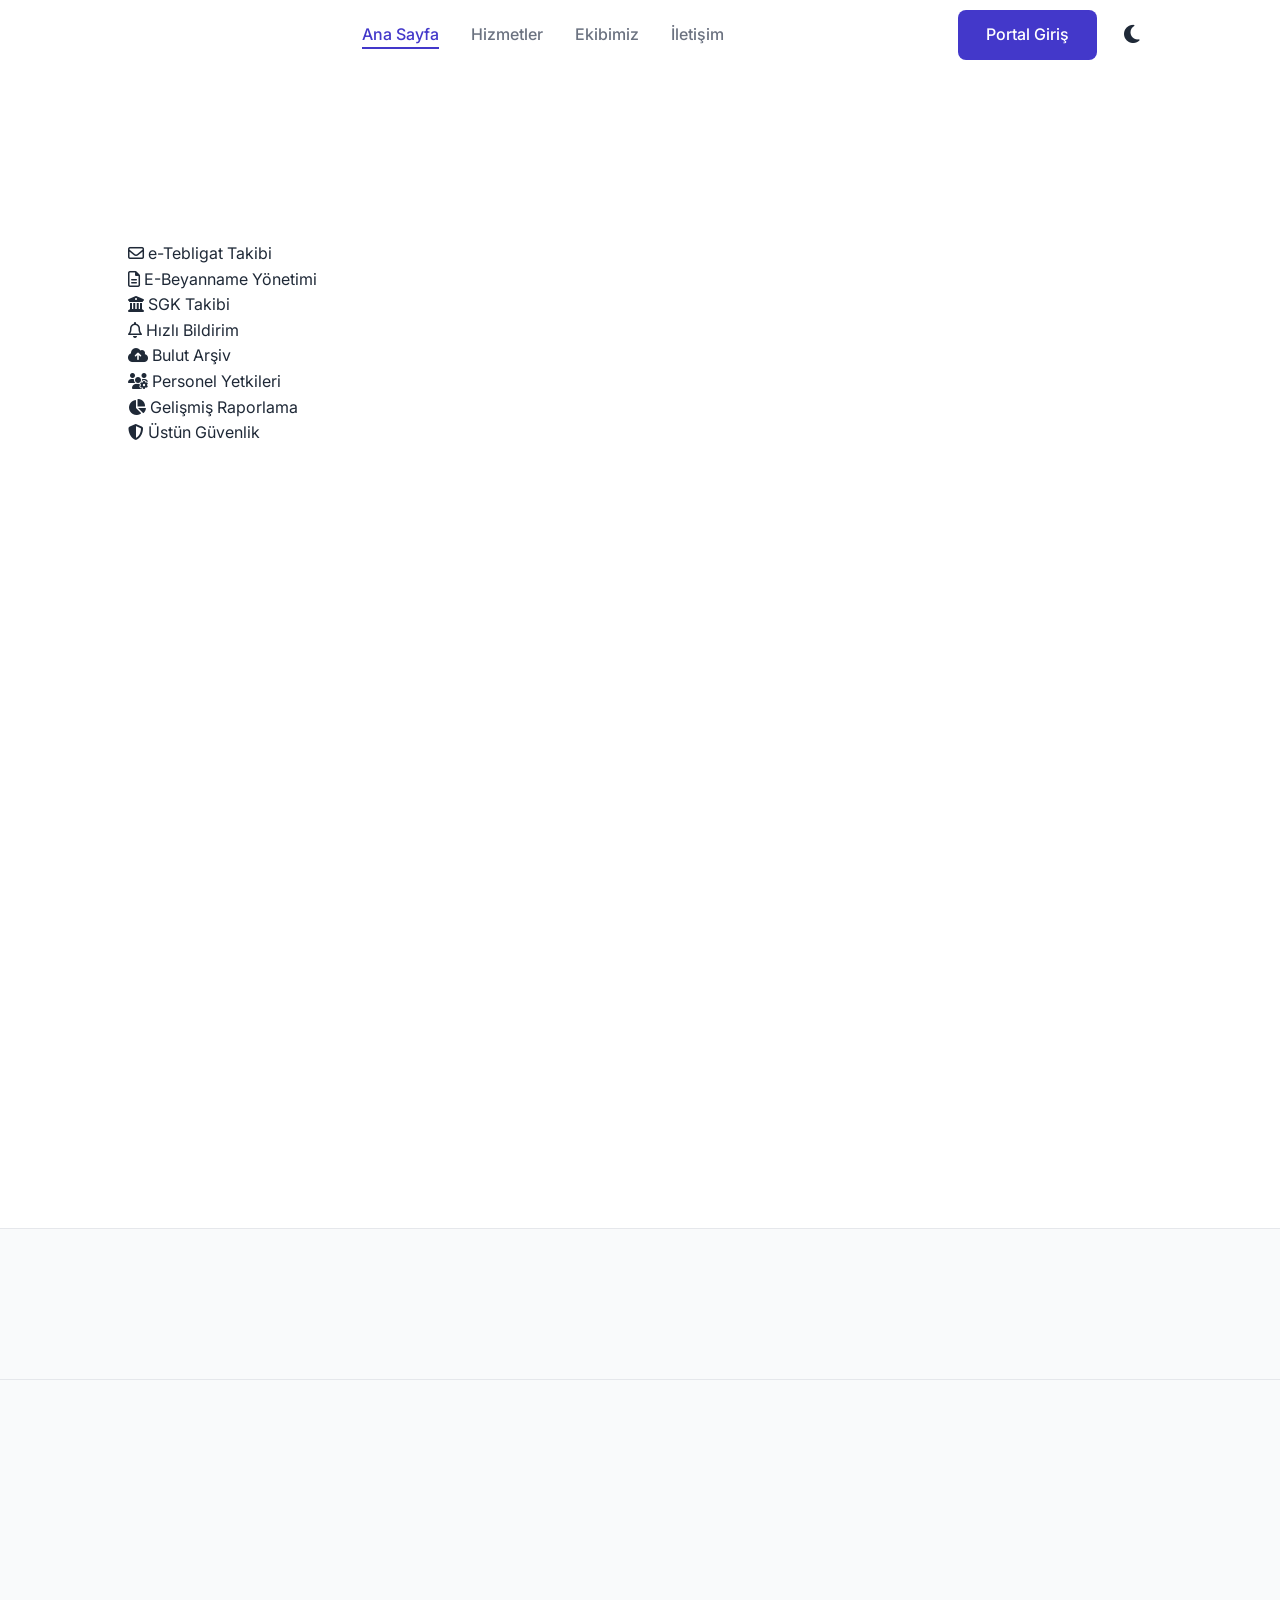
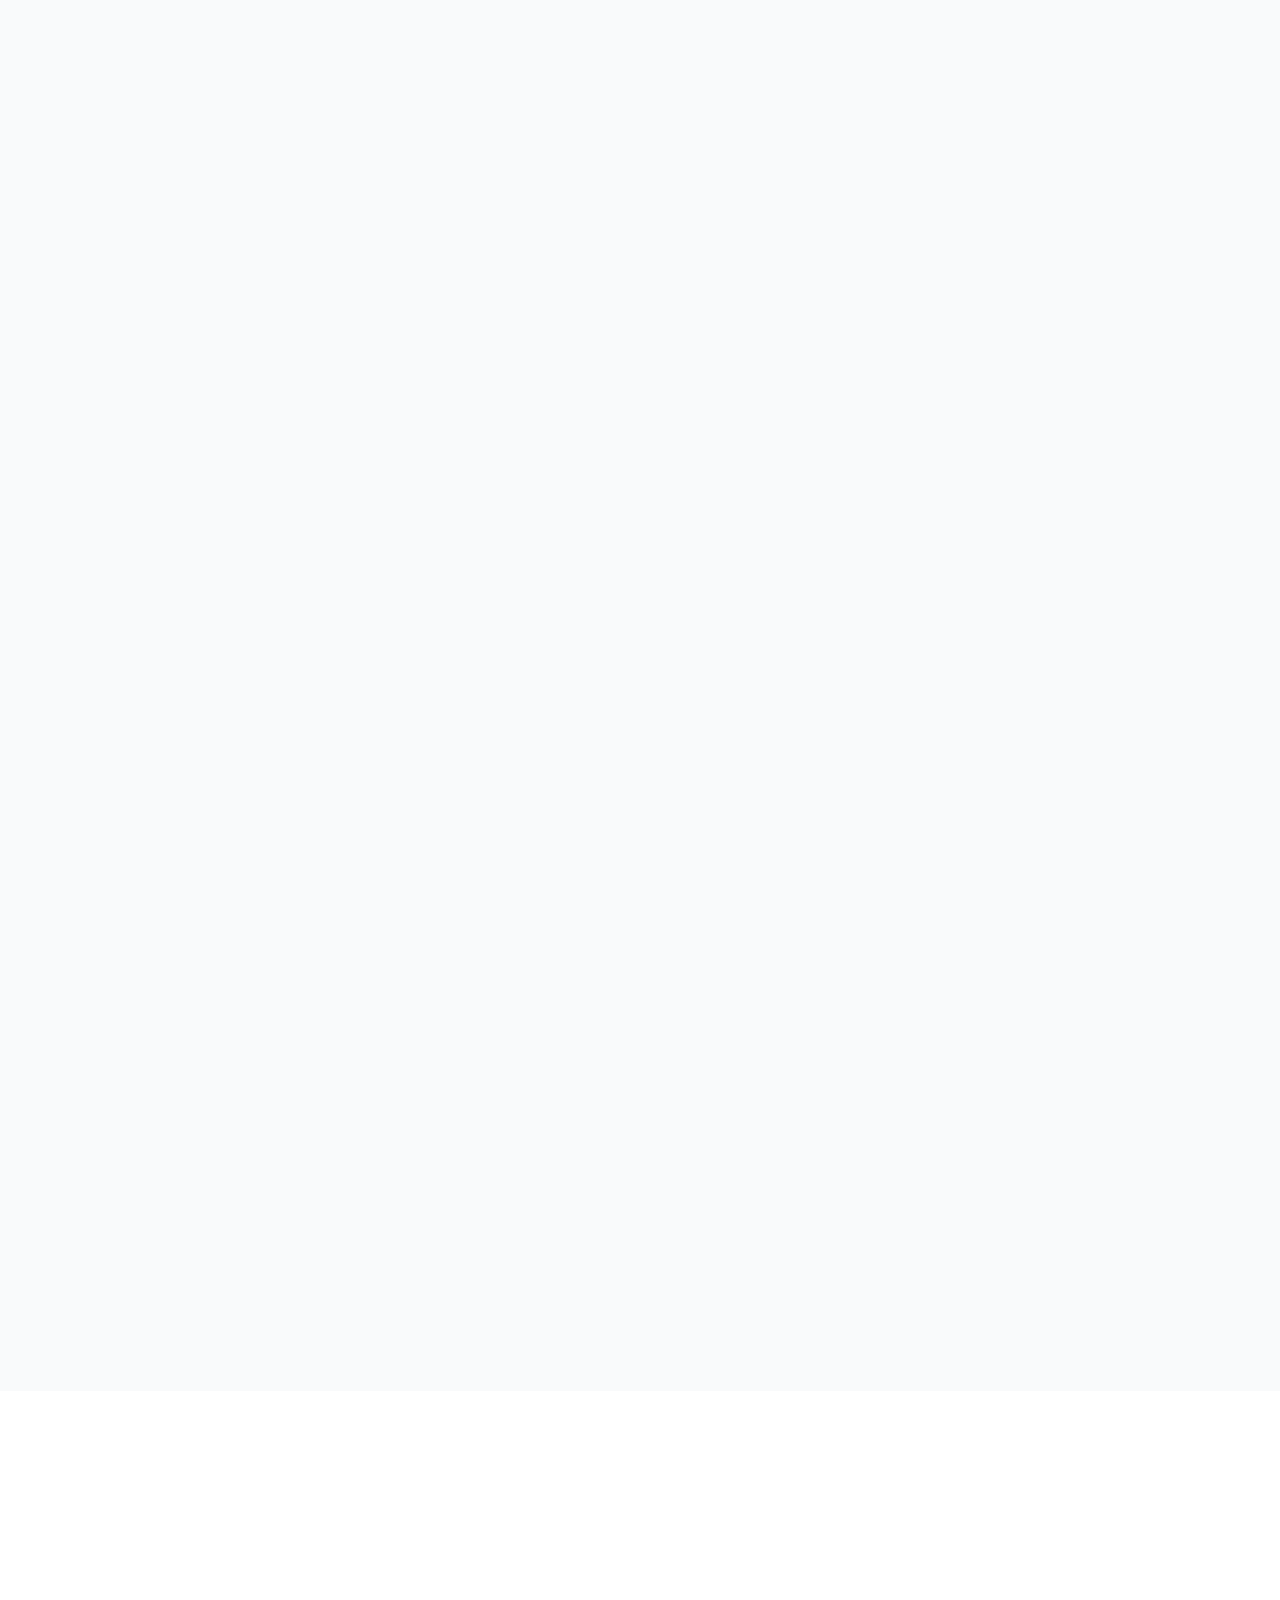
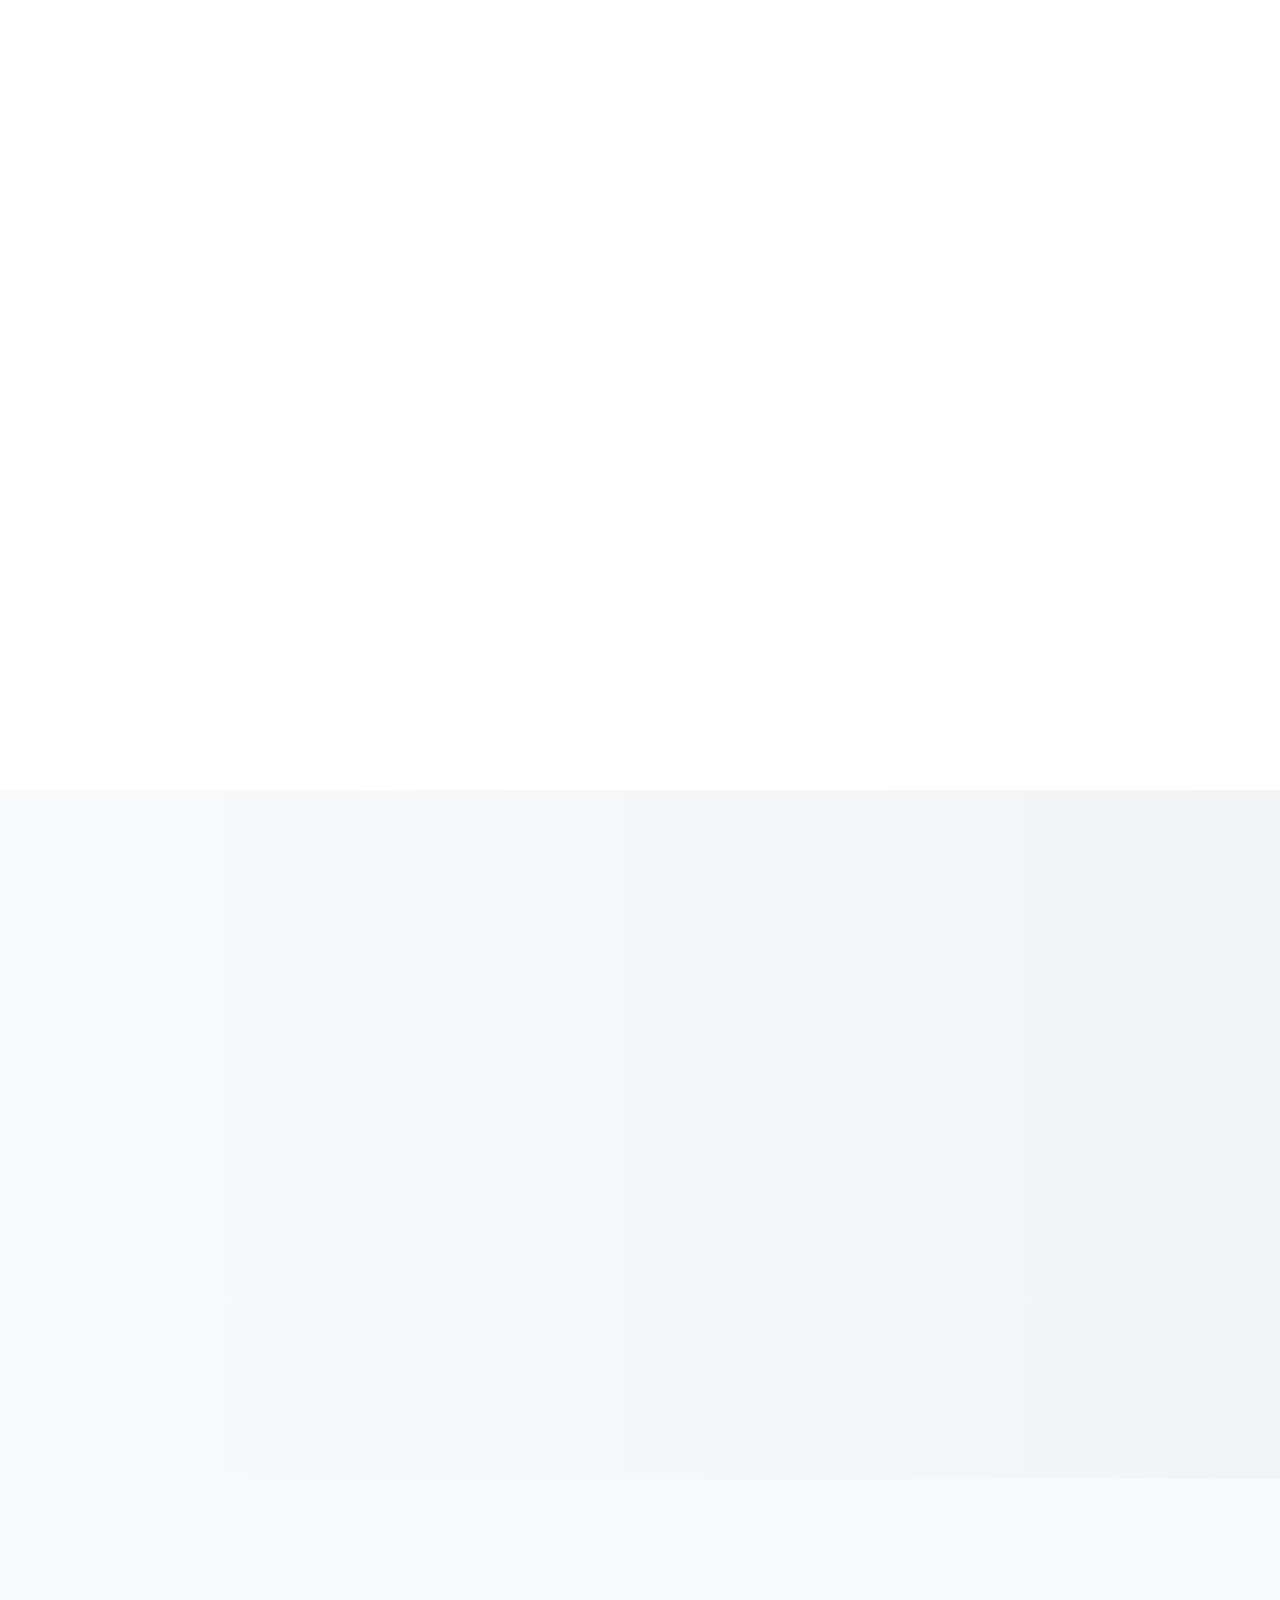
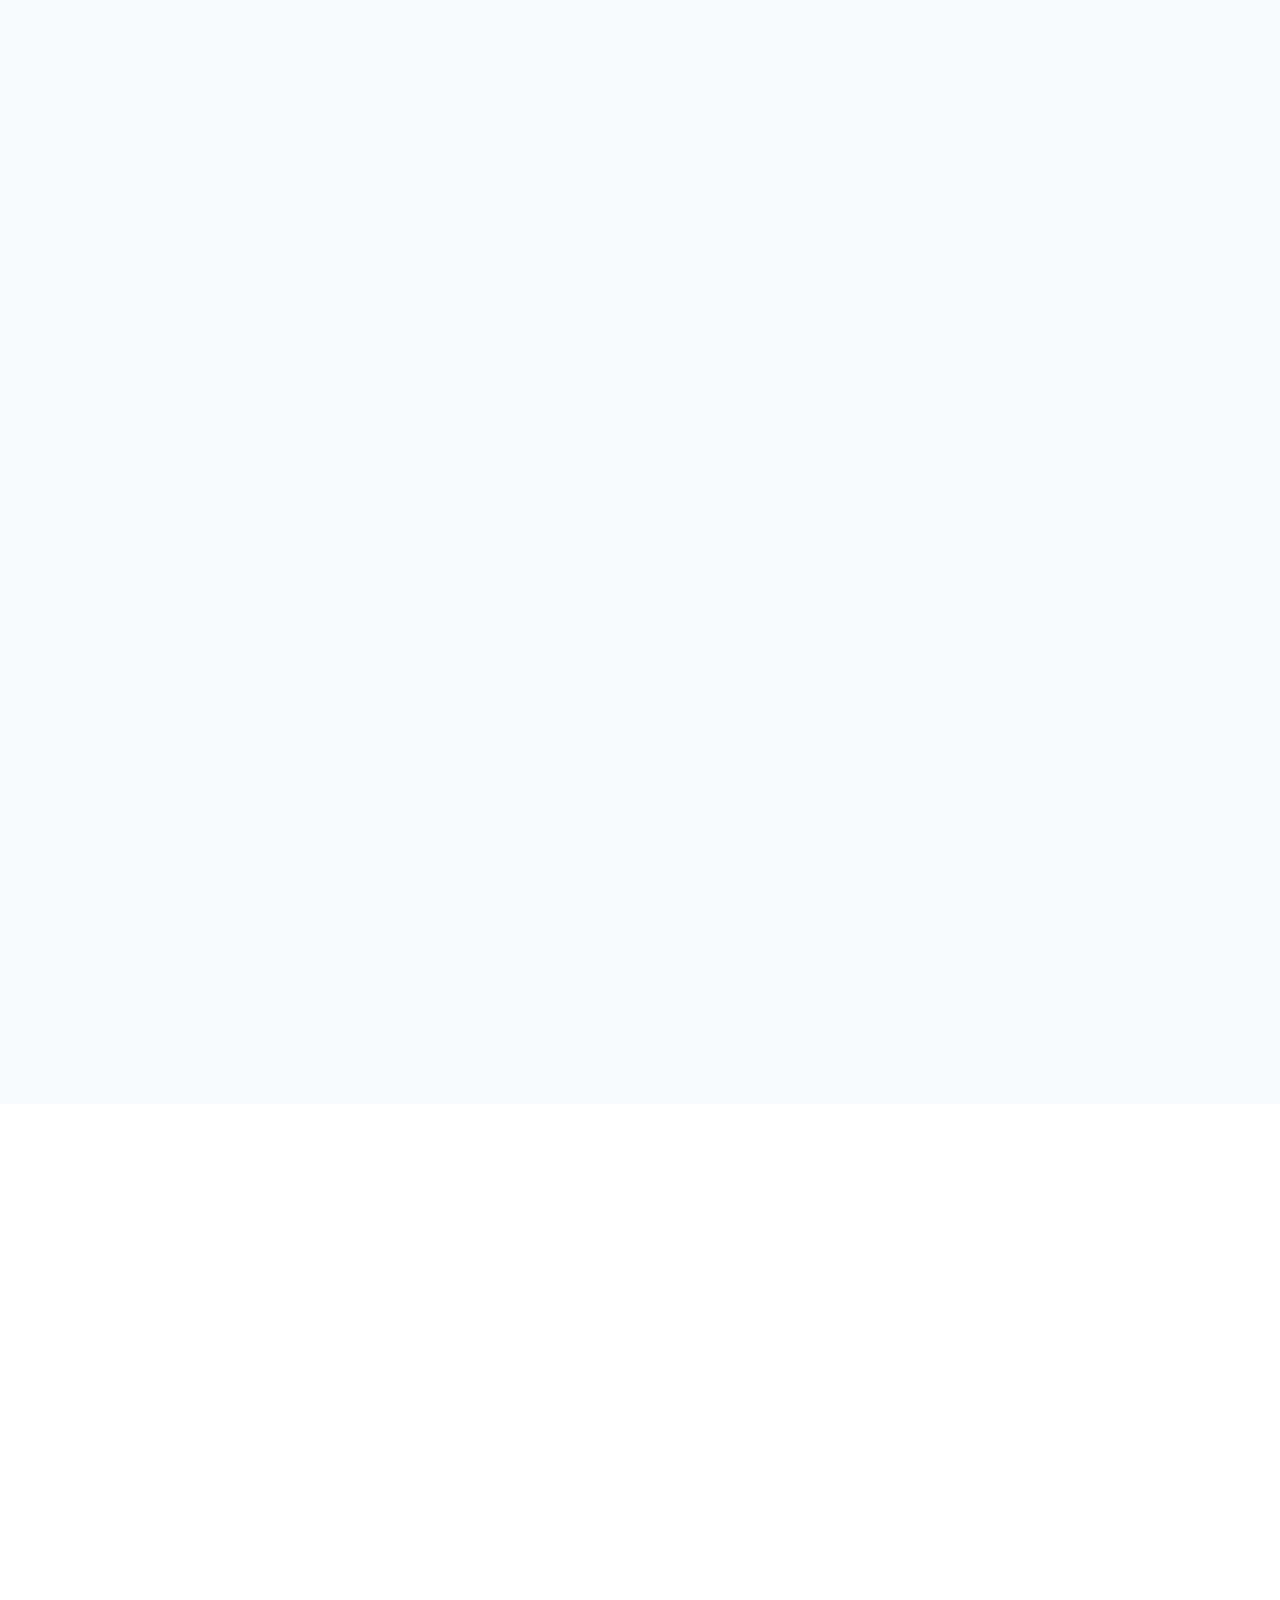
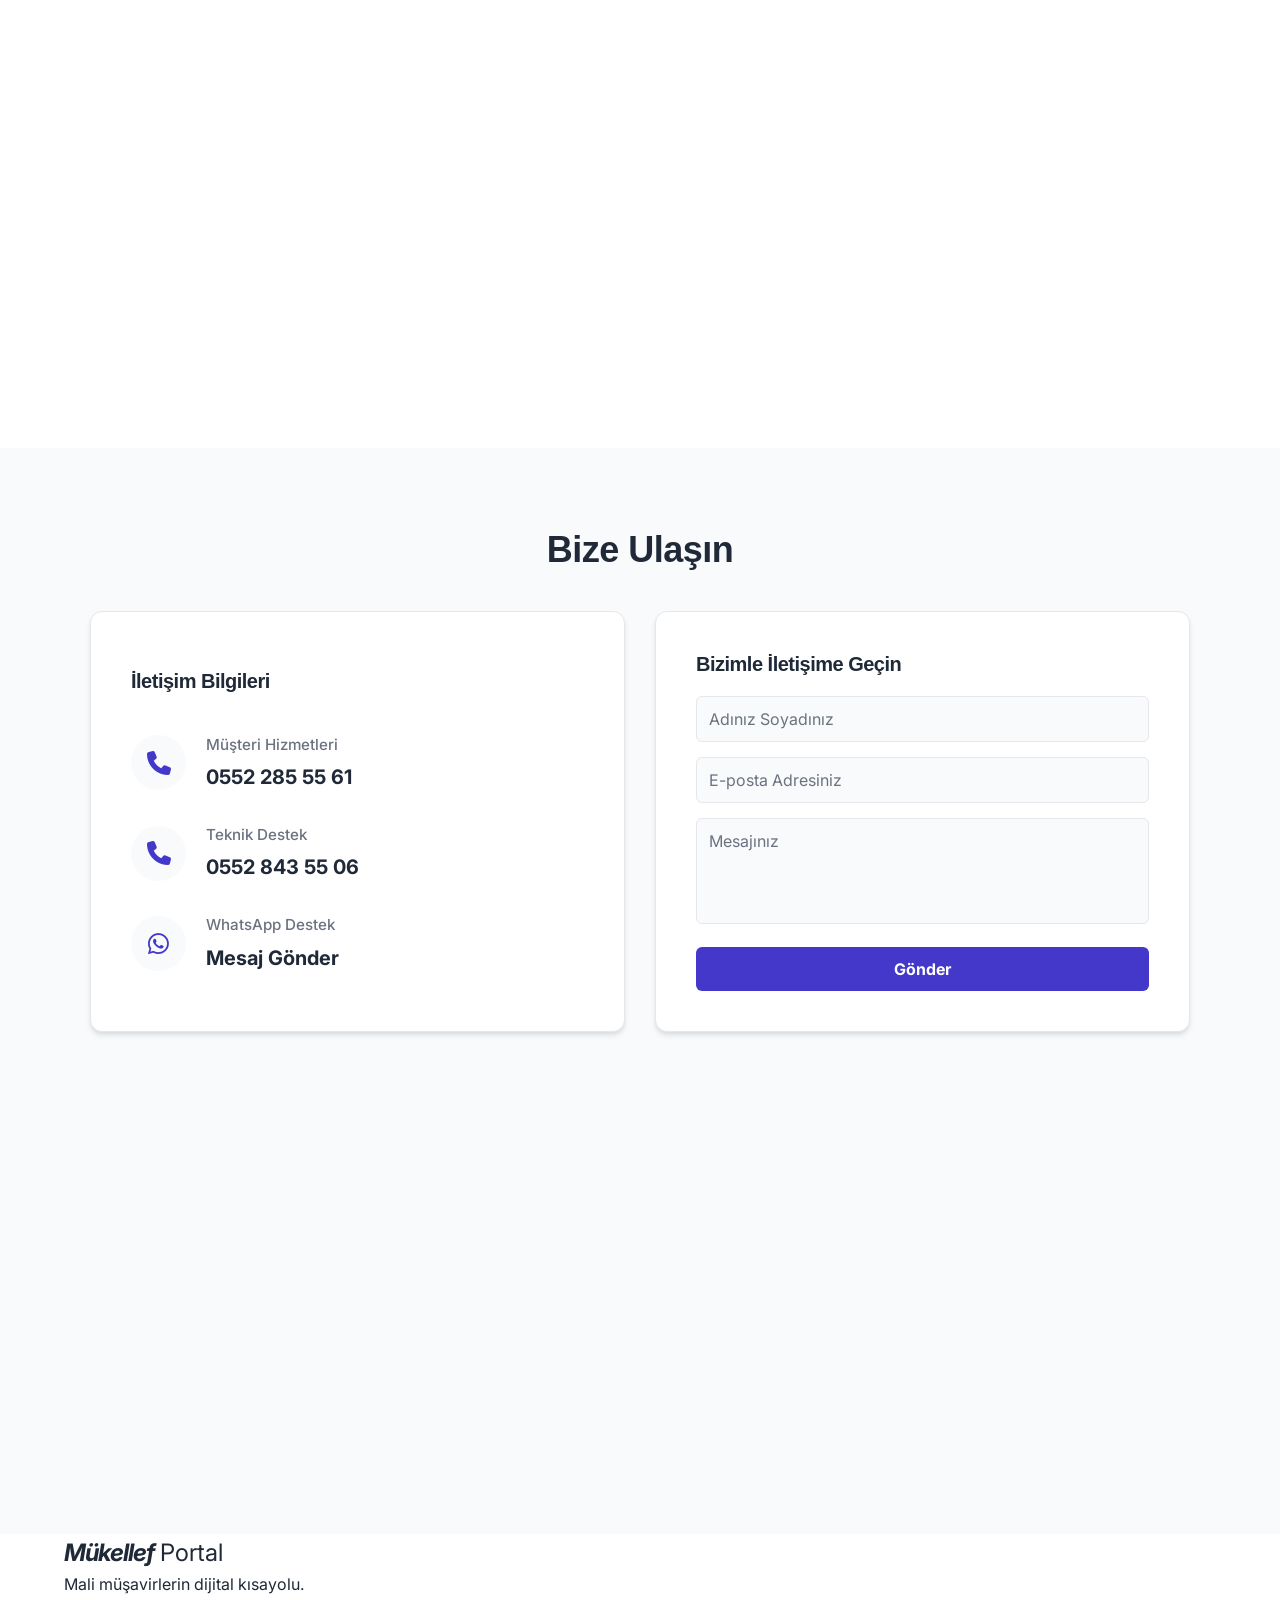
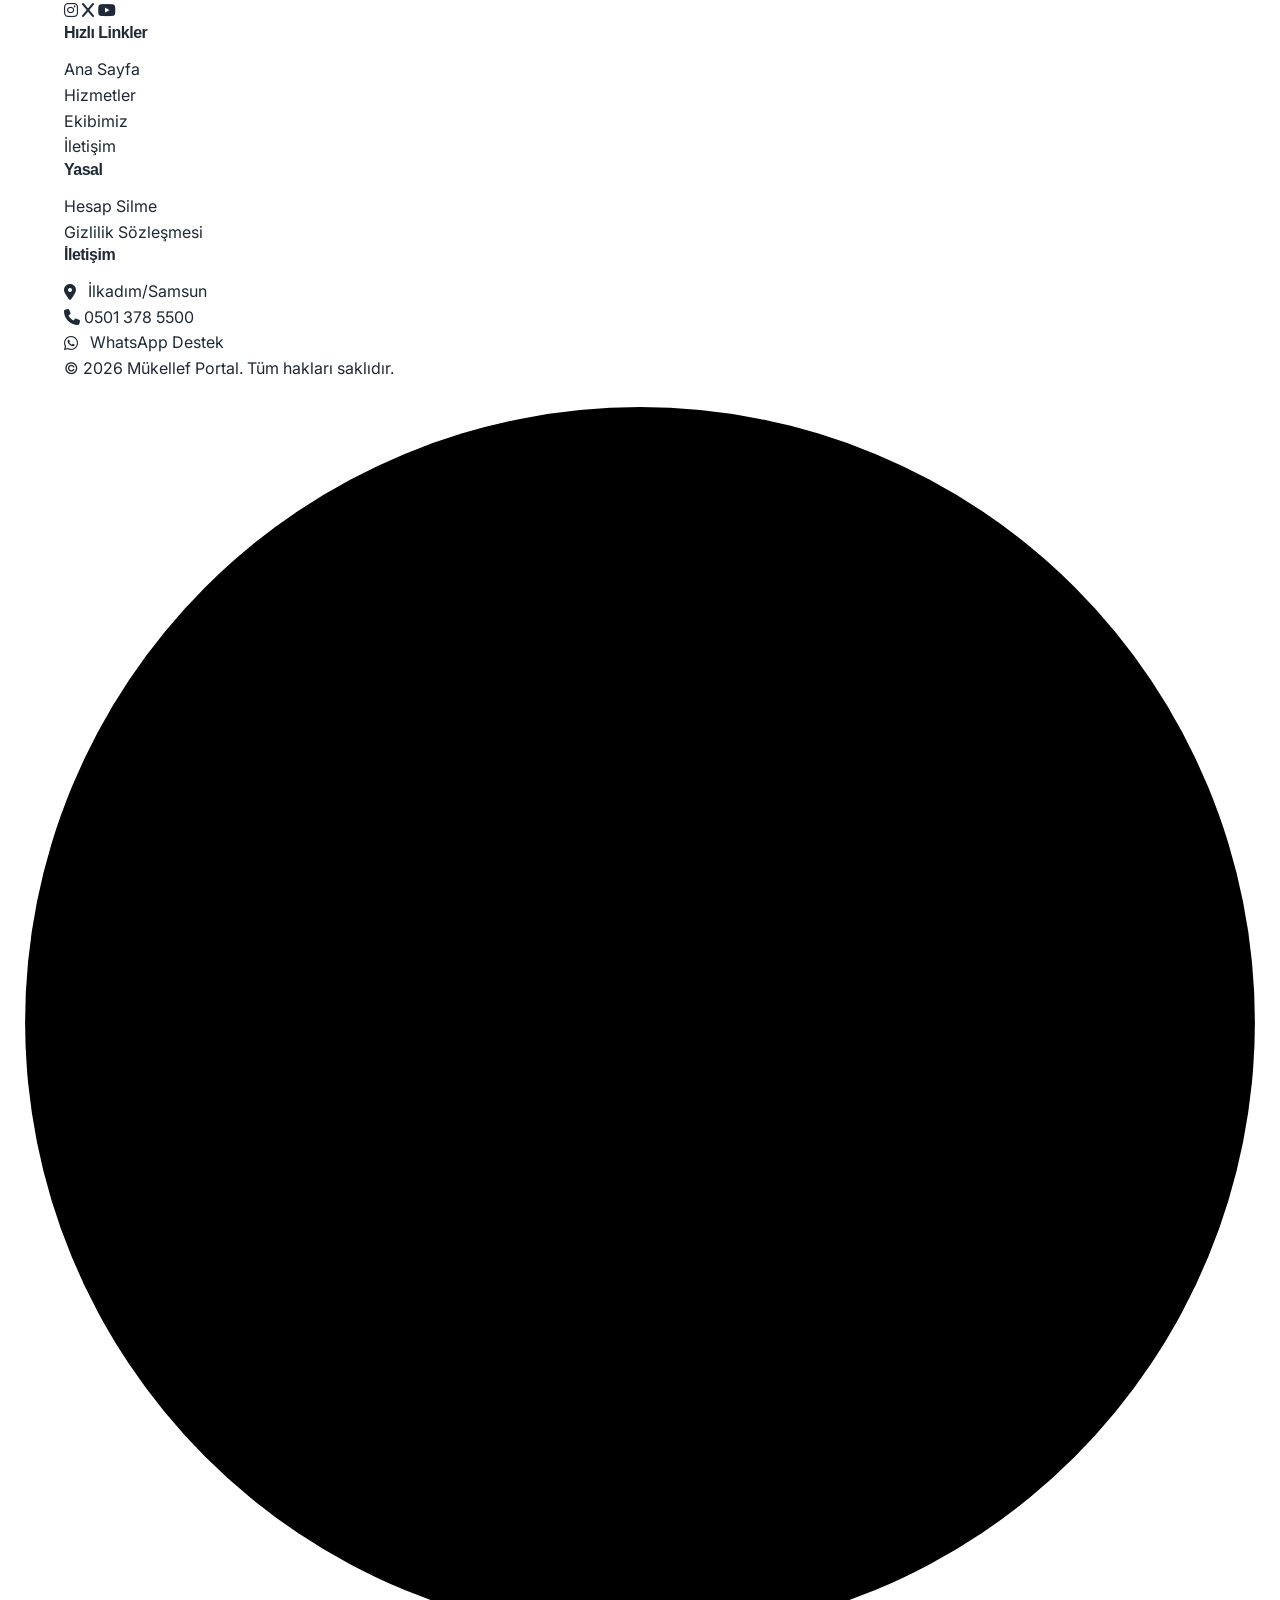
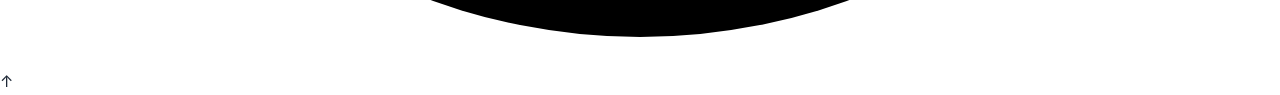
==== public/index.html @ 20e7d299 "main.css base.css olarak ayrıldı önemli kodlar base.css kısmına eklendi" ====
<!DOCTYPE html>
<html lang="tr">

<head>
    <meta charset="UTF-8">
    <meta name="viewport" content="width=device-width, initial-scale=1.0">
    <title>Mükellef Portal</title>
    <!-- Google Fonts -->
    <link href="https://fonts.googleapis.com/css2?family=Inter:wght@400;500;600;700&display=swap" rel="stylesheet">
    <!-- FontAwesome -->
    <link rel="stylesheet" href="https://cdnjs.cloudflare.com/ajax/libs/font-awesome/6.4.0/css/all.min.css">
    <!-- Google Fonts (300 İnce kalınlığı eklendi) -->
<link href="https://fonts.googleapis.com/css2?family=Inter:wght@300;400;500;600;700&display=swap" rel="stylesheet">
    <!-- CSS -->
     <link rel="stylesheet" href="css/base.css">
     <link rel="stylesheet" href="css/hero.css">
    <link rel="stylesheet" href="css/main.css">
    <link rel="stylesheet" href="css/short-cut.css">
    <link rel="stylesheet" href="css/footer.css">
    <link rel="stylesheet" href="css/yorumlar.css">
    <link rel="stylesheet" href="css/okumasatiri.css">
    <link rel="stylesheet" href="css/buyukEkran.css">


</head>

<body>
    <!-- Header -->
    <header class="header" id="header">
        <div class="container-fluid nav-container">
            <div class="logo">
                <a href="#ana-sayfa-alani" id="navbarLogo"><img src="images/logolar/mukellef-portal-logo.png"
                        alt=""></a>
            </div>
            <nav class="navbar" id="navbar">
                <ul>
                    <li><a href="#ana-sayfa-alani" class="nav-link active">Ana Sayfa</a></li>
                    <li><a href="#hizmetler-alani" class="nav-link">Hizmetler</a></li>
                    <li> <a href="#ekibimiz-alani" class="nav-link">Ekibimiz</a></li>
                    <li><a href="#iletisim-alani" class="nav-link">İletişim</a></li>

                </ul>
            </nav>
            <div class="header-right">
                <a href="https://app.mukellefportal.com/auth/login" class="btn btn-primary login-btn">Portal Giriş</a>

                <!-- Karanlık Tema Geçiş Butonu -->
                <button class="theme-toggle-btn" id="themeToggle" aria-label="Temayı Değiştir">
                    <i class="fa-solid fa-moon"></i>
                </button>

                <button class="mobile-menu-btn" id="mobileMenuBtn">
                    <i class="fa-solid fa-bars"></i>
                </button>
            </div>
        </div>
    </header>

    <!-- Hero Section -->
    <section class="hero" id="ana-sayfa-alani">
        <div class="container-fluid hero-container">
            <div class="hero-content animate-on-scroll">
                <h1>Mali Müşavirlerin Dijital Ofisi<br><span>Tüm Süreçleriniz Tek Ekranda</span></h1>
                <p>Muhasebe ve mali müşavirlik süreçlerini dijital dünyaya taşıyan yenilikçi yazılım platformu ile iş
                    yükünüzü hafifletin, zaman kazanın.</p>
                <div class="hero-buttons">
                    <a href="https://app.mukellefportal.com/auth/login" class="btn btn-primary">Hemen Başlayın</a>
                    <a href="#hizmetler-alani" class="btn btn-outline">Hizmetleri İncele</a>
                </div>
            </div>
            <div class="hero-visual">
                <!-- Mevcut 4 Kart -->
                <div class="floating-card card-1 float-anim">
                    <i class="fa-regular fa-envelope"></i> e-Tebligat Takibi
                </div>
                <div class="floating-card card-2 float-anim delay-1">
                    <i class="fa-regular fa-file-lines"></i> E-Beyanname Yönetimi
                </div>
                <div class="floating-card card-3 float-anim delay-2">
                    <i class="fa-solid fa-building-columns"></i> SGK Takibi
                </div>
                <div class="floating-card card-4 float-anim delay-3">
                    <i class="fa-regular fa-bell"></i> Hızlı Bildirim
                </div>

                <!-- 2K EKRANLAR İÇİN EKLENEN YENİ KARTLAR (Gizli Başlar) -->
                <div class="floating-card card-5 float-anim delay-2 extra-card-2k">
                    <i class="fa-solid fa-cloud-arrow-up"></i> Bulut Arşiv
                </div>
                <div class="floating-card card-6 float-anim delay-1 extra-card-2k">
                    <i class="fa-solid fa-users-gear"></i> Personel Yetkileri
                </div>

                <!-- 4K EKRANLAR İÇİN EKLENEN YENİ KARTLAR (Gizli Başlar) -->
                <div class="floating-card card-7 float-anim delay-3 extra-card-4k">
                    <i class="fa-solid fa-chart-pie"></i> Gelişmiş Raporlama
                </div>
                <div class="floating-card card-8 float-anim extra-card-4k">
                    <i class="fa-solid fa-shield-halved"></i> Üstün Güvenlik
                </div>
            </div>
        </div>
    </section>
    <!-- Hizmetler Özel Karşılama (Hero) Alanı -->
    <section class="services-intro bg-white" id="hizmetler-alani">
        <div class="container-fluid intro-container">
            <!-- Sol Taraf: Metin ve Butonlar -->
            <div class="intro-content animate-on-scroll">
                <span class="badge-soft">🚀 ŞEFFAF VE AVANTAJLI FİYATLANDIRMA</span>

                <h2 class="intro-title">Tüm dijital süreçleriniz, <br>mükellef başına yılda <span
                        class="text-accent">sadece 100 TL.</span></h2>

                <p class="intro-desc">
                    Sürpriz faturalara son! Mükellef Portal ile tüm işlemlerinizi tek bir ekrandan yönetirken, işletme
                    maliyetlerinizi minimuma indirin. Üstelik bizimle çalışanlara özel eşsiz fırsatlarla:
                </p>

                <ul class="intro-benefits" style="list-style: none; padding: 0; margin-bottom: 30px;">
                    <li
                        style="margin-bottom: 10px; display: flex; align-items: center; gap: 10px; font-weight: 500; color: var(--text-dark);">
                        <i class="fa-solid fa-circle-check" style="color: #10b981; font-size: 1.2rem;"></i>
                        e-Defter mükellefiyseniz kullanım <strong
                            style="color: var(--accent-color); margin-left: 5px;">BEDAVA</strong>
                    </li>
                    <li
                        style="margin-bottom: 10px; display: flex; align-items: center; gap: 10px; font-weight: 500; color: var(--text-dark);">
                        <i class="fa-solid fa-circle-check" style="color: #10b981; font-size: 1.2rem;"></i>
                        e-Fatura mükellefiyseniz kullanım <strong
                            style="color: var(--accent-color); margin-left: 5px;">BEDAVA</strong>
                    </li>
                </ul>

                <div class="intro-buttons">
                    <a href="https://app.mukellefportal.com/auth/login" class="btn btn-primary">Hemen Kayıt Olun <i
                            class="fa-solid fa-arrow-right"></i></a>
                    <a href="#iletisim-alani" class="btn btn-outline">Detaylı Bilgi Alın</a>
                </div>
            </div>

            <!-- Sağ Taraf: Uygulama/Panel Görseli -->
            <div class="intro-visual animate-on-scroll delay-1">
                <div class="mockup-box float-anim">
                    <img src="images/mukellef_portal-1.jpeg" alt="Mükellef Portal Arayüzü" class="panel-img">
                </div>
            </div>
        </div>
    </section>

    <!-- İstatistik / Güven Çubuğu -->
    <div class="stats-bar border-y bg-light">
        <div class="container-fluid stats-container animate-on-scroll">
            <div class="stat-item">
                <span class="stat-number">56+</span>
                <span class="stat-text">Aktif Modül</span>
            </div>
            <div class="stat-item">
                <span class="stat-number">Sınırsız</span>
                <span class="stat-text">Mükellef Ekleme</span>
            </div>
            <div class="stat-item">
                <span class="stat-number">%100</span>
                <span class="stat-text">Bulut Mimari</span>
            </div>
            <div class="stat-item">
                <span class="stat-number">7/24</span>
                <span class="stat-text">Teknik Destek</span>
            </div>
        </div>
    </div>

    <!-- Sunduğumuz Hizmetler (Alt Kartlar) -->
    <section class="services-grid-section bg-light">
        <div class="container-fluid">
            <div class="section-title animate-on-scroll">
                <h2>Bütünleşik Dijital Ofisiniz</h2>
                <p>Ekranlar arasında kaybolmaya son! Tüm süreçlerinizi ve alt modüllerinizi tek ekrandan hatasız
                    yönetin.</p>
            </div>

            <div class="services-grid">
                <div class="service-card animate-on-scroll">
                    <div class="icon-box"><i class="fa-solid fa-building"></i></div>
                    <h3>Firmalarım</h3>
                    <ul class="feature-list">
                        <li><i class="fa-solid fa-check"></i> Tüm mükelleflerin listesi ve durumları</li>
                        <li><i class="fa-solid fa-check"></i> Şirket, Şahıs ve Basit Usul ayrımı</li>
                        <li><i class="fa-solid fa-check"></i> Aktif/Pasif mükellef kontrolü</li>
                        <li><i class="fa-solid fa-check"></i> Lisans ve kota takibi</li>
                    </ul>
                </div>

                <div class="service-card animate-on-scroll delay-1">
                    <div class="icon-box"><i class="fa-solid fa-file-invoice"></i></div>
                    <h3>e-Beyanname</h3>
                    <ul class="feature-list">
                        <li><i class="fa-solid fa-check"></i> e-Beyanname Görüntüleme</li>
                        <li><i class="fa-solid fa-check"></i> e-Beyanname Kontrol Listesi</li>
                        <li><i class="fa-solid fa-check"></i> Kişi ve tür bazlı toplu beyan takibi</li>
                    </ul>
                </div>

                <div class="service-card animate-on-scroll delay-2">
                    <div class="icon-box"><i class="fa-solid fa-envelope-open-text"></i></div>
                    <h3>e-Tebligat</h3>
                    <ul class="feature-list">
                        <li><i class="fa-solid fa-check"></i> Anlık gelen tebligat bildirimleri</li>
                        <li><i class="fa-solid fa-check"></i> Günlük, haftalık ve aylık özetler</li>
                        <li><i class="fa-solid fa-check"></i> Yıllık toplam tebligat arşivi</li>
                    </ul>
                </div>

                <div class="service-card animate-on-scroll">
                    <div class="icon-box"><i class="fa-solid fa-building-columns"></i></div>
                    <h3>SGK İşlemleri</h3>
                    <ul class="feature-list">
                        <li><i class="fa-solid fa-check"></i> SGK Kontrol Listesi</li>
                        <li><i class="fa-solid fa-check"></i> SGK E-Rapor (Onaylı/Onaysız)</li>
                        <li><i class="fa-solid fa-check"></i> E-Bildirge (Belge/Çalışan)</li>
                        <li><i class="fa-solid fa-check"></i> İşe Giriş Çıkış Bildirgeleri</li>
                        <li><i class="fa-solid fa-check"></i> İş Kazası Tutanakları</li>
                    </ul>
                </div>

                <div class="service-card animate-on-scroll delay-1">
                    <div class="icon-box"><i class="fa-solid fa-user-tie"></i></div>
                    <h3>Personel Yönetimi</h3>
                    <ul class="feature-list">
                        <li><i class="fa-solid fa-check"></i> Personel Takibi</li>
                        <li><i class="fa-solid fa-check"></i> Personel Mesai Çizelgesi</li>
                        <li><i class="fa-solid fa-check"></i> Personel Etkinlikleri ve Yetkilendirme</li>
                    </ul>
                </div>

                <div class="service-card animate-on-scroll delay-2">
                    <div class="icon-box"><i class="fa-solid fa-credit-card"></i></div>
                    <h3>Ödeme İşlemleri</h3>
                    <ul class="feature-list">
                        <li><i class="fa-solid fa-check"></i> Aylık Ödeme Listesi</li>
                        <li><i class="fa-solid fa-check"></i> Cari Kasa Takibi</li>
                        <li><i class="fa-solid fa-check"></i> Güncel Vergi & SGK Borçları</li>
                        <li><i class="fa-solid fa-check"></i> Online Ödeme ve Ücret Yönetimi</li>
                        <li><i class="fa-solid fa-check"></i> Finansal İstatistikler</li>
                    </ul>
                </div>

                <div class="service-card animate-on-scroll delay-1">
                    <div class="icon-box"><i class="fa-solid fa-chart-pie"></i></div>
                    <h3>Raporlar & Kullanıcılar</h3>
                    <ul class="feature-list">
                        <li><i class="fa-solid fa-check"></i> POS + TODEB Raporları</li>
                        <li><i class="fa-solid fa-check"></i> Genel Sistem Raporları</li>
                        <li><i class="fa-solid fa-check"></i> Ofis Kullanıcıları Tanımlama</li>
                        <li><i class="fa-solid fa-check"></i> Kullanıcı Yetki Seviyeleri</li>
                    </ul>
                </div>

                <div class="service-card animate-on-scroll delay-2">
                    <div class="icon-box"><i class="fa-solid fa-headset"></i></div>
                    <h3>Destek & Yardımcı Araçlar</h3>
                    <ul class="feature-list">
                        <li><i class="fa-solid fa-check"></i> SMS, WhatsApp ve Mail yoluyla hızlı yardım</li>
                        <li><i class="fa-solid fa-check"></i> Uzmana Sor (Destek Talepleri)</li>
                        <li><i class="fa-solid fa-check"></i> Sıkça Sorulan Sorular Kütüphanesi</li>
                        <li><i class="fa-solid fa-check"></i> Dilekçeler Modülü</li>
                    </ul>
                </div>

                <div class="service-card animate-on-scroll">
                    <div class="icon-box"><i class="fa-solid fa-book"></i></div>
                    <h3>e-Defter Merkezi</h3>
                    <ul class="feature-list">
                        <li><i class="fa-solid fa-check"></i> Otomatik e-Defter Berat gönderimi</li>
                        <li><i class="fa-solid fa-check"></i> Dijital ortamda güvenli arşivleme</li>
                    </ul>
                    <div
                        style="margin-top: 15px; padding: 10px; background-color: rgba(67, 56, 202, 0.05); border-left: 3px solid var(--accent-color, #4338ca); border-radius: 4px; font-size: 0.9rem;">
                        <strong>🎉 Kampanya:</strong> Bizimle çalışan e-Fatura ve e-Defter mükellefleri için bu modül
                        tamamen <strong>ücretsizdir!</strong>
                    </div>
                </div>

            </div>
        </div>
    </section>

    <!--YORUMLAR KISMI -->

    <section class="testimonials-section bg-white" id="kullanici-yorumlari">
        <div class="container-fluid">
            <div class="testimonials-header animate-on-scroll">
                <h2>Müşterilerimiz Neler Söylüyor?</h2>
                <p>Mükellef Portal ile iş yükünü hafifleten yüzlerce uzmandan bazılarının yorumları.</p>
            </div>

            <div class="testimonial-slider-wrap animate-on-scroll delay-1">
                <!-- Geri Butonu -->
                <button class="slider-btn prev-btn" id="t-prev" aria-label="Önceki Yorum"><i
                        class="fa-solid fa-chevron-left"></i></button>

                <div class="testimonial-track-container">
                    <div class="testimonial-track" id="testimonialTrack">

                        <!-- Yorum 1 -->
                        <div class="testimonial-card">
                            <div>
                                <div class="testimonial-stars">
                                    <i class="fa-solid fa-star"></i><i class="fa-solid fa-star"></i><i
                                        class="fa-solid fa-star"></i><i class="fa-solid fa-star"></i><i
                                        class="fa-solid fa-star"></i>
                                </div>
                                <p class="testimonial-comment">"Mükellef Portal sayesinde e-Tebligat takibi çok
                                    kolaylaştı. Farklı ekranlarda boğulmaktan kurtulduk. Kesinlikle her ofiste olması
                                    gereken bir yazılım."</p>
                            </div>
                            <div class="testimonial-author">
                                <h4>Ahmet Y.</h4>
                                <span>Mali Müşavir</span>
                            </div>
                        </div>

                        <!-- Yorum 2 -->
                        <div class="testimonial-card">
                            <div>
                                <div class="testimonial-stars">
                                    <i class="fa-solid fa-star"></i><i class="fa-solid fa-star"></i><i
                                        class="fa-solid fa-star"></i><i class="fa-solid fa-star"></i><i
                                        class="fa-solid fa-star-half-stroke"></i>
                                </div>
                                <p class="testimonial-comment">"SGK işlemlerini tek ekrandan yönetmek ofisteki iş
                                    yükümüzü ciddi anlamda azalttı. Raporlama sistemi oldukça başarılı ve sade."</p>
                            </div>
                            <div class="testimonial-author">
                                <h4>Ayşe K.</h4>
                                <span>SMMM</span>
                            </div>
                        </div>

                        <!-- Yorum 3 -->
                        <div class="testimonial-card">
                            <div>
                                <div class="testimonial-stars">
                                    <i class="fa-solid fa-star"></i><i class="fa-solid fa-star"></i><i
                                        class="fa-solid fa-star"></i><i class="fa-solid fa-star"></i><i
                                        class="fa-solid fa-star"></i>
                                </div>
                                <p class="testimonial-comment">"Eskiden mükellefler arası geçiş yaparken sürekli vakit
                                    kaybediyorduk. Şimdi tüm firmalarım elimin altında. Destek ekibine teşekkürler."</p>
                            </div>
                            <div class="testimonial-author">
                                <h4>Mehmet T.</h4>
                                <span>Muhasebe Müdürü</span>
                            </div>
                        </div>

                        <!-- Yorum 4 -->
                        <div class="testimonial-card">
                            <div>
                                <div class="testimonial-stars">
                                    <i class="fa-solid fa-star"></i><i class="fa-solid fa-star"></i><i
                                        class="fa-solid fa-star"></i><i class="fa-solid fa-star"></i><i
                                        class="fa-solid fa-star"></i>
                                </div>
                                <p class="testimonial-comment">"Fiyat performans olarak piyasadaki en iyi çözüm.
                                    Özellikle e-Defter mükelleflerine sağladıkları avantajlar bizi çok memnun etti."</p>
                            </div>
                            <div class="testimonial-author">
                                <h4>Fatma S.</h4>
                                <span>Serbest Muhasebeci</span>
                            </div>
                        </div>

                        <!-- Yorum 5 -->
                        <div class="testimonial-card">
                            <div>
                                <div class="testimonial-stars">
                                    <i class="fa-solid fa-star"></i><i class="fa-solid fa-star"></i><i
                                        class="fa-solid fa-star"></i><i class="fa-solid fa-star"></i><i
                                        class="fa-regular fa-star"></i>
                                </div>
                                <p class="testimonial-comment">"Destek ekibi çok ilgili, WhatsApp üzerinden anında yanıt
                                    bulabiliyoruz. Arayüzün karanlık tema desteği olması gece çalışmalarında gözümüzü
                                    yormuyor."</p>
                            </div>
                            <div class="testimonial-author">
                                <h4>Kemal E.</h4>
                                <span>SMMM</span>
                            </div>
                        </div>

                        <!-- Yorum 6 -->
                        <div class="testimonial-card">
                            <div>
                                <div class="testimonial-stars">
                                    <i class="fa-solid fa-star"></i><i class="fa-solid fa-star"></i><i
                                        class="fa-solid fa-star"></i><i class="fa-solid fa-star"></i><i
                                        class="fa-solid fa-star"></i>
                                </div>
                                <p class="testimonial-comment">"Beyanname kontrol listeleri sayesinde beyan atlama ve
                                    hata yapma riskimiz tamamen sıfıra indi. Toplu indirme özelliği harika çalışıyor."
                                </p>
                            </div>
                            <div class="testimonial-author">
                                <h4>Zeynep B.</h4>
                                <span>Muhasebe Uzmanı</span>
                            </div>
                        </div>

                        <!-- Yorum 7 -->
                        <div class="testimonial-card">
                            <div>
                                <div class="testimonial-stars">
                                    <i class="fa-solid fa-star"></i><i class="fa-solid fa-star"></i><i
                                        class="fa-solid fa-star"></i><i class="fa-solid fa-star"></i><i
                                        class="fa-solid fa-star"></i>
                                </div>
                                <p class="testimonial-comment">"Kullanıcı yetkilendirmesi sayesinde ofisteki personelin
                                    sadece kendi sorumlu olduğu mükellefleri görmesini sağladık. Veri güvenliğimiz
                                    arttı."</p>
                            </div>
                            <div class="testimonial-author">
                                <h4>Hasan D.</h4>
                                <span>Mali Müşavir</span>
                            </div>
                        </div>

                        <!-- Yorum 8 -->
                        <div class="testimonial-card">
                            <div>
                                <div class="testimonial-stars">
                                    <i class="fa-solid fa-star"></i><i class="fa-solid fa-star"></i><i
                                        class="fa-solid fa-star"></i><i class="fa-solid fa-star"></i><i
                                        class="fa-solid fa-star-half-stroke"></i>
                                </div>
                                <p class="testimonial-comment">"İlk kurulumdan itibaren sistem o kadar akıcı çalışıyor
                                    ki, adaptasyon sürecimiz hiç olmadı diyebilirim. Jetkolay entegrasyonu muazzam."</p>
                            </div>
                            <div class="testimonial-author">
                                <h4>Burcu Ç.</h4>
                                <span>SMMM</span>
                            </div>
                        </div>

                        <!-- Yorum 9 -->
                        <div class="testimonial-card">
                            <div>
                                <div class="testimonial-stars">
                                    <i class="fa-solid fa-star"></i><i class="fa-solid fa-star"></i><i
                                        class="fa-solid fa-star"></i><i class="fa-solid fa-star"></i><i
                                        class="fa-solid fa-star"></i>
                                </div>
                                <p class="testimonial-comment">"Personel yönetimi ve cari kasa takip modülü
                                    beklentilerimin çok üstünde. Artık ofisin tüm işlerini tek yerden yönetebiliyorum."
                                </p>
                            </div>
                            <div class="testimonial-author">
                                <h4>Mustafa A.</h4>
                                <span>Mali Müşavir</span>
                            </div>
                        </div>

                        <!-- Yorum 10 -->
                        <div class="testimonial-card">
                            <div>
                                <div class="testimonial-stars">
                                    <i class="fa-solid fa-star"></i><i class="fa-solid fa-star"></i><i
                                        class="fa-solid fa-star"></i><i class="fa-solid fa-star"></i><i
                                        class="fa-solid fa-star"></i>
                                </div>
                                <p class="testimonial-comment">"Bulut mimarisi gerçekten hayat kurtarıyor. Hafta sonu
                                    ofise gitmeden acil bir beyannameyi evden saniyeler içinde kontrol edebildim."</p>
                            </div>
                            <div class="testimonial-author">
                                <h4>Elif N.</h4>
                                <span>SMMM</span>
                            </div>
                        </div>

                        <!-- Yorum 11 -->
                        <div class="testimonial-card">
                            <div>
                                <div class="testimonial-stars">
                                    <i class="fa-solid fa-star"></i><i class="fa-solid fa-star"></i><i
                                        class="fa-solid fa-star"></i><i class="fa-solid fa-star"></i><i
                                        class="fa-regular fa-star"></i>
                                </div>
                                <p class="testimonial-comment">"Sıkça sorulan sorular arşivi ve dilekçeler modülü
                                    sürekli başvurduğumuz bir rehber oldu. Yazılım çok kullanışlı, ancak birkaç modül
                                    daha eklenebilir."</p>
                            </div>
                            <div class="testimonial-author">
                                <h4>Caner V.</h4>
                                <span>Muhasebe Müdürü</span>
                            </div>
                        </div>

                        <!-- Yorum 12 -->
                        <div class="testimonial-card">
                            <div>
                                <div class="testimonial-stars">
                                    <i class="fa-solid fa-star"></i><i class="fa-solid fa-star"></i><i
                                        class="fa-solid fa-star"></i><i class="fa-solid fa-star"></i><i
                                        class="fa-solid fa-star"></i>
                                </div>
                                <p class="testimonial-comment">"İlk günden beri kullanıyoruz, kısa sürede ofisimizin
                                    vazgeçilmezi oldu. Mali müşavirlik mesleğini modernize eden ekibe teşekkürler."</p>
                            </div>
                            <div class="testimonial-author">
                                <h4>Serkan M.</h4>
                                <span>Mali Müşavir</span>
                            </div>
                        </div>

                    </div>
                </div>

                <!-- İleri Butonu -->
                <button class="slider-btn next-btn" id="t-next" aria-label="Sonraki Yorum"><i
                        class="fa-solid fa-chevron-right"></i></button>
            </div>
        </div>
    </section>



    <!-- Info Section -->
    <section class="info-section">
        <div class="container-fluid info-container">
            <div class="info-content animate-on-scroll">
                <h2>Mükellefleriniz arasındaki <br><span>evrak karmaşasına son</span></h2>
                <p class="subtitle">Mükellef Portal, serbest muhasebeci mali uzmanların (SMMM) iş yükünü hafifletmek
                    ve resmi işlemleri hızlandırmak için tasarlandı.</p>

                <ul class="features-list">
                    <li>
                        <div class="feature-icon"><i class="fa-solid fa-headset"></i></div>
                        <div>
                            <h4>7/24 Çağrı Desteği</h4>
                            <p>Kesintisiz teknik destek ile her zaman yanınızdayız.</p>
                        </div>
                    </li>
                    <li>
                        <div class="feature-icon"><i class="fa-solid fa-bolt"></i></div>
                        <div>
                            <h4>Hızlı Çözüm</h4>
                            <p>İşlemlerinizi tek tıkla saniyeler içinde tamamlayın.</p>
                        </div>
                    </li>
                    <li>
                        <div class="feature-icon"><i class="fa-solid fa-shield-halved"></i></div>
                        <div>
                            <h4>Tecrübeli Çalışma Kadrosu</h4>
                            <p>Sektör dinamiklerine hakim uzman ekip.</p>
                        </div>
                    </li>
                </ul>
            </div>
            <div class="info-visual animate-on-scroll delay-1">
                <div class="experience-card float-anim">
                    <i class="fa-solid fa-award"></i>
                    <h3>80+</h3>
                    <p>YILLIK TOPLAM SEKTÖR TECRÜBESİ</p>
                    <span class="quote-italic">"Güvenilir altyapı, kesintisiz hizmet."</span>
                </div>
            </div>
        </div>
    </section>


    <section class="team-section bg-light" id="ekibimiz-alani">
        <div class="container-fluid">
            <div class="section-title animate-on-scroll">
                <h2>Ekibimiz</h2>
                <p>Başarımızın arkasındaki uzman ve dinamik kadromuzla tanışın.</p>
            </div>
            <div class="team-grid">
                <!-- Kişi 1 -->
                <div class="team-card animate-on-scroll">
                    <div class="team-img-box">
                        <img src="images/team/abdulkadir-erdogan.jpg" alt="ABDULKADİR ERDOĞAN"
                            onerror="this.style.display='none'; this.nextElementSibling.style.display='flex';">
                        <i class="fa-regular fa-user placeholder-icon" style="display: none;"></i>
                    </div>
                    <div class="team-info">
                        <div class="member-details">
                            <h4>AbdulKadir Erdoğan</h4>
                            <p>Kurucu & CEO</p>
                        </div>
                        <div class="member-social">
                            <a href="https://www.linkedin.com/in/abdulkadir-erdo%C4%9Fan-a652311ab/" target="_blank"
                                rel="noopener noreferrer" class="linkedin-btn"><i class="fa-brands fa-linkedin"></i>
                                LinkedIn</a>
                        </div>
                    </div>
                </div>

                <div class="team-card animate-on-scroll delay-1">
                    <div class="team-img-box">
                        <img src="images/team/yasin-sahin.jpeg" alt="YASİN ŞAHİN"
                            onerror="this.style.display='none'; this.nextElementSibling.style.display='flex';">
                    </div>
                    <div class="team-info">
                        <div class="member-details">
                            <h4>Yasin Şahin</h4>
                            <p>Yazılım Geliştirici</p>
                        </div>
                        <div class="member-social">
                            <a href="https://www.linkedin.com/in/yasinsahin55/" target="_blank"
                                rel="noopener noreferrer" class="linkedin-btn"><i class="fa-brands fa-linkedin"></i>
                                LinkedIn</a>
                        </div>
                    </div>
                </div>

                <div class="team-card animate-on-scroll delay-2">
                    <div class="team-img-box">

                        <img src="images/team/umit-sonar.jpeg" alt="UMİT SONAR"
                            onerror="this.style.display='none'; this.nextElementSibling.style.display='flex';">
                        <i class="fa-regular fa-user placeholder-icon" style="display: none;"></i>
                    </div>
                    <div class="team-info">
                        <div class="member-details">
                            <h4>Ümit Sonar</h4>
                            <p>Yazılım Geliştirici</p>
                        </div>
                        <div class="member-social">
                            <a href="https://www.linkedin.com/in/%C3%BCmitsonar/" target="_blank"
                                rel="noopener noreferrer" class="linkedin-btn"><i class="fa-brands fa-linkedin"></i>
                                LinkedIn</a>
                        </div>
                    </div>
                </div>
                <div class="team-card animate-on-scroll delay-3">
                    <div class="team-img-box">
                        <img src="images/team/bedirhan-parlak.jpeg" alt="BEDİRHAN PARLAK"
                            onerror="this.style.display='none'; this.nextElementSibling.style.display='flex';">
                        <i class="fa-regular fa-user placeholder-icon" style="display: none;"></i>
                    </div>
                    <div class="team-info">
                        <div class="member-details">
                            <h4>Zihni Bedirhan Parlak</h4>
                            <p>Yazılım Geliştirici</p>
                        </div>
                        <div class="member-social">
                            <a href="https://www.linkedin.com/in/bedirhan-parlak-8a42033bb/" target="_blank"
                                rel="noopener noreferrer" class="linkedin-btn"><i class="fa-brands fa-linkedin"></i>
                                LinkedIn</a>
                        </div>
                    </div>
                </div>

                <!-- Kişi 5 (Alt Satır Sağ) -->
                <div class="team-card animate-on-scroll delay-1">
                    <div class="team-img-box">
                        <i class="fa-regular fa-user placeholder-icon"></i>
                    </div>
                    <div class="team-info">
                        <div class="member-details">
                            <h4>İbrahim Güneş</h4>
                            <p>Mobil Geliştirici</p>
                        </div>
                        <div class="member-social">
                            <a href="https://www.linkedin.com/in/ibrahim-g%C3%BCne%C5%9F/" target="_blank"
                                rel="noopener noreferrer" class="linkedin-btn"><i class="fa-brands fa-linkedin"></i>
                                LinkedIn</a>
                        </div>
                    </div>
                </div>
            </div>
        </div>
    </section>

    <section class="partners-section">
        <div class="container-fluid">
            <!-- 1. KISIM: MEVCUT ÇÖZÜM ORTAKLARI -->
            <div class="section-title animate-on-scroll">
                <h2>Güçlü Çözüm Ortaklarımız</h2>
                <p>Altyapımızda kullandığımız ve entegre çalıştığımız öncü markalar.</p>
            </div>

            <div class="partners-grid animate-on-scroll delay-1">
                <!-- Kart 1: Jetkolay -->
                <div class="partner-card">
                    <a href="https://www.jetkolay.com" target="_blank" title="Jetkolay'a Git"
                        style="display: flex; justify-content: center; align-items: center; width: 100%; height: 100%;">
                        <img src="images/logolar/jet-kolay-logo.png" alt="Jetkolay"
                            style="max-width: 90%; max-height: 80px; object-fit: contain; transform: scale(1.2);">
                    </a>
                </div>

                <!-- Kart 2: Mysoft -->
                <div class="partner-card">
                    <a href="https://www.mysoft.com.tr" target="_blank" title="Mysoft'a Git"
                        style="display: flex; justify-content: center; align-items: center; width: 100%; height: 100%;">
                        <img src="images/logolar/mysoft-logo.png" alt="mysoft"
                            style="max-width: 90%; max-height: 80px; object-fit: contain;">
                    </a>
                </div>

                <!-- Kart 3: Arksotek -->
                <div class="partner-card">
                    <a href="https://aksotek.com.tr/" target="_blank" title="Arksotek'e Git"
                        style="display: flex; justify-content: center; align-items: center; width: 100%; height: 100%;">
                        <img src="images/logolar/aksoket-logo.png" alt="arksotek"
                            style="max-width: 90%; max-height: 80px; object-fit: contain;">
                    </a>
                </div>

                <!-- Kart 4: ArkSigner -->
                <div class="partner-card">
                    <a href="https://www.arksigner.com" target="_blank" title="ArkSigner'a Git"
                        style="display: flex; justify-content: center; align-items: center; width: 100%; height: 100%;">
                        <img src="images/logolar/arksigner.png" alt="arksigner"
                            style="max-width: 90%; max-height: 80px; object-fit: contain;">
                    </a>
                </div>
            </div>

            <!-- 2. KISIM: ARAYA EKLENEN YAZI VE DEVLET ENTEGRASYONLARI -->
            <div class="section-title animate-on-scroll" style="margin-top: 80px; margin-bottom: 40px;">
                <h3 style="font-size: 1.8rem; color: var(--text-dark); margin-bottom: 10px;">Resmi Kurum Entegrasyonları
                </h3>
                <p style="color: var(--text-gray); font-size: 1.05rem; max-width: 700px; margin: 0 auto;">
                    İş süreçlerinizi hızlandırmak ve hata payını sıfıra indirmek için e-Devlet ve ilgili bakanlıkların
                    altyapılarıyla %100 uyumlu ve entegre çalışıyoruz.
                </p>
            </div>

            <!-- grid-template-columns ile 7 logonun daha estetik dizilmesi sağlandı -->
            <div class="partners-grid animate-on-scroll delay-2"
                style="grid-template-columns: repeat(auto-fit, minmax(130px, 1fr));">

                <!-- Devlet Logosu 1 (Tıklanamaz, sadece hover renk efekti çalışır) -->
                <div class="partner-card" style="cursor: default;">
                    <!-- Görsel linkini (src) kendi logo adınıza göre güncelleyin -->
                    <img src="images/logolar/Devlet_logolari/dvdLogo.png" alt="Dijital vergi dairesi"
                        style="max-width: 90%; max-height: 70px; object-fit: contain;">
                </div>

                <!-- Devlet Logosu 2 -->
                <div class="partner-card" style="cursor: default;">
                    <img src="images/logolar/Devlet_logolari/ivdlogo.png" alt="interaktif vergi dairesis"
                        style="max-width: 90%; max-height: 70px; object-fit: contain;">
                </div>

                <!-- Devlet Logosu 3 -->
                <div class="partner-card" style="cursor: default;">
                    <img src="images/logolar/Devlet_logolari/ebeyanlogo.png" alt="e-beyan"
                        style="max-width: 90%; max-height: 70px; object-fit: contain;">
                </div>

                <!-- Devlet Logosu 4 -->
                <div class="partner-card" style="cursor: default;">
                    <img src="images/logolar/Devlet_logolari/edefterlogo.png" alt="e-defter"
                        style="max-width: 90%; max-height: 70px; object-fit: contain;">
                </div>

                <!-- Devlet Logosu 5 -->
                <div class="partner-card" style="cursor: default;">
                    <img src="images/logolar/Devlet_logolari/Edevlet.png" alt="e-devlet"
                        style="max-width: 90%; max-height: 70px; object-fit: contain;">
                </div>

                <!-- Devlet Logosu 6 -->
                <div class="partner-card" style="cursor: default;">
                    <img src="images/logolar/Devlet_logolari/gib_logo.png" alt="vergi dairesi"
                        style="max-width: 90%; max-height: 70px; object-fit: contain;">
                </div>

                <!-- Devlet Logosu 7 -->
                <div class="partner-card" style="cursor: default;">
                    <img src="images/logolar/Devlet_logolari/tobblogo.png" alt="türkiye odalar ve borsalar birliği"
                        style="max-width: 90%; max-height: 70px; object-fit: contain;">
                </div>

            </div>
        </div>
    </section>


    <section id="iletisim-alani" class="contact-section">
        <div class="contact-wrap">

            <h1 class="contact-title">Bize Ulaşın</h1>

            <!-- ÜST KISIM: Sol (İletişim) ve Sağ (Form) Kutuları -->
            <div class="contact-cards">
                
                <!-- SOL KUTU: İletişim Bilgileri -->
                <div class="contact-phone-card">
                    <h3>İletişim Bilgileri</h3>
                    
                    <div class="contact-item">
                        <a href="tel:+905522855561" class="contact-icon">
                            <i class="fa-solid fa-phone"></i>
                        </a>
                        <div class="contact-text">
                            <span class="contact-label">Müşteri Hizmetleri</span>
                            <a href="tel:+905522855561">0552 285 55 61</a>
                        </div>
                    </div>

                    <div class="contact-item">
                        <a href="tel:+905528435506" class="contact-icon">
                            <i class="fa-solid fa-phone"></i>
                        </a>
                        <div class="contact-text">
                            <span class="contact-label">Teknik Destek</span>
                            <a href="tel:+905528435506">0552 843 55 06</a>
                        </div>
                    </div>

                    <div class="contact-item">
                        <a href="https://wa.me/905522855561?text=Merhaba,%20Mükellef%20Portal%20hakkında%20bilgi%20almak%20istiyorum." target="_blank" class="contact-icon whatsapp-icon">
                            <i class="fa-brands fa-whatsapp"></i>
                        </a>
                        <div class="contact-text">
                            <span class="contact-label">WhatsApp Destek</span>
                            <a href="https://wa.me/905522855561?text=Merhaba,%20Mükellef%20Portal%20hakkında%20bilgi%20almak%20istiyorum." target="_blank">Mesaj Gönder</a>
                        </div>
                    </div>
                </div>

                <!-- SAĞ KUTU: İletişim Formu (PHP İsimleri ve ID'ler KORUNDU) -->
                <div class="contact-form-card">
                    <h3>Bizimle İletişime Geçin</h3>
                    <form id="mukellef-iletisim-formu">
                        <input type="text" name="customer_name" placeholder="Adınız Soyadınız" required>
                        <input type="email" name="customer_email" placeholder="E-posta Adresiniz" required>
                        <textarea name="customer_message" placeholder="Mesajınız" rows="4" required></textarea>
                        <button type="submit" id="form-submit-btn" class="contact-submit-btn">Gönder</button>
                    </form>
                </div>

            </div> <!-- Buraları yan yana tutan div kapandı -->

            <!-- ALT KISIM: Uzunca Boydan Boya Harita -->
            <div class="contact-map-container animate-on-scroll delay-1">
                <iframe 
                    src="https://maps.google.com/maps?q=41.297399,36.332208&t=&z=16&ie=UTF8&iwloc=&output=embed" 
                    width="100%" 
                    height="350" 
                    style="border:0;" 
                    allowfullscreen="" 
                    loading="lazy" 
                    referrerpolicy="no-referrer-when-downgrade">
                </iframe>
            </div>
            
        </div>
    </section>

    <!-- Footer -->
    <footer class="footer">
        <div class="container footer-grid">
            <div class="footer-col brand-col">
                <div class="logo">
                    <strong>Mükellef</strong> Portal
                </div>
                <p>Mali müşavirlerin dijital kısayolu.</p>

                <!-- Sosyal Medya İkonlarından WhatsApp Çıkarıldı -->
                <div class="social-links">
                    <a href="https://www.instagram.com/mukellefportal/?hl=tr" target="_blank" aria-label="Instagram"><i
                            class="fa-brands fa-instagram"></i></a>
                    <a href="https://x.com/jetkolaybilisim" target="_blank" aria-label="Twitter"><i
                            class="fab fa-x"></i></a>
                    <a href="https://www.youtube.com/@JETKOLAYB%C4%B0L%C4%B0%C5%9E%C4%B0M" target="_blank"
                        aria-label="YouTube"><i class="fa-brands fa-youtube"></i></a>
                </div>
            </div>
            <div class="footer-col">
                <h4>Hızlı Linkler</h4>
                <ul>
                    <li><a href="#ana-sayfa-alani">Ana Sayfa</a></li>
                    <li><a href="#hizmetler-alani">Hizmetler</a></li>
                    <li><a href="#ekibimiz-alani">Ekibimiz</a></li>
                    <li><a href="#iletisim-alani">İletişim</a></li>
                </ul>
            </div>
            <div class="footer-col">
                <h4>Yasal</h4>
                <ul>
                    <li><a href="https://mukellefportal.com/hesap-silme">Hesap Silme</a></li>
                    <li><a href="https://mukellefportal.com/gizlilik-sozlesmesi">Gizlilik Sözleşmesi</a></li>
                </ul>
            </div>
            <div class="footer-col">
                <h4>İletişim</h4>
                <ul class="contact-info">
                    <li>
                        <a href="https://www.google.com/maps?ll=41.297399,36.332208&z=17&t=m&hl=tr&gl=TR&mapclient=embed&cid=4014054536983940385"
                            target="_blank" rel="noopener noreferrer"
                            style="display: flex; align-items: center; gap: 12px;">
                            <i class="fa-solid fa-location-dot"></i> İlkadım/Samsun
                        </a>
                    </li>
                    <li><i class="fa-solid fa-phone"></i> 0501 378 5500</li>
                    <!-- WhatsApp Buraya Eklendi -->
                    <li>
                        <a href="https://wa.me/905522855561" target="_blank"
                            style="display: flex; align-items: center; gap: 12px;">
                            <i class="fa-brands fa-whatsapp"></i> WhatsApp Destek
                        </a>
                    </li>
                </ul>
            </div>
        </div>
        <div class="container footer-bottom">
            <p>© 2026 Mükellef Portal. Tüm hakları saklıdır.</p>
        </div>
    </footer>

    <!-- HTML Yapısı (Daire ve Ok) -->
    <div id="progress-scroll-btn">
        <svg class="progress-circle" width="100%" height="100%" viewBox="-1 -1 102 102">
            <path d="M50,1 a49,49 0 0,1 0,98 a49,49 0 0,1 0,-98" />
        </svg>
        <span class="arrow-icon">↑</span>
    </div>
    <script src="js/script.js"></script>
</body>

</html>
---- public/css/base.css ----
html {
        scroll-behavior: smooth;
    }

 
 /* --- Light Theme (Varsayılan) --- */
    :root {
        --primary-color: #312e81;
        --primary-light: #3730a3;
        --accent-color: #4338ca;
        --text-dark: #1f2937;
        --text-gray: #6b7280;
        --bg-white: #ffffff;
        --bg-light: #f9fafb;
        --bg-section: #f3f4f6;
        --border-color: #e5e7eb;
        --shadow-sm: 0 1px 2px 0 rgba(0, 0, 0, 0.05);
        --shadow-md: 0 4px 6px -1px rgba(0, 0, 0, 0.1), 0 2px 4px -1px rgba(0, 0, 0, 0.06);
        --shadow-lg: 0 10px 15px -3px rgba(0, 0, 0, 0.1), 0 4px 6px -2px rgba(0, 0, 0, 0.05);
        --radius-md: 8px;
        --radius-lg: 16px;
        --transition: all 0.3s ease;

        --gradient-hero: linear-gradient(135deg, rgba(249, 250, 251, 1) 0%, rgba(243, 244, 246, 1) 100%);
        --gradient-info: linear-gradient(90deg, rgba(249, 250, 251, 1) 0%, rgba(243, 244, 246, 1) 100%);
    }


     /* --- Dark Theme --- */
    [data-theme="dark"] {
        --primary-color: #6366f1;
        --primary-light: #818cf8;
        --accent-color: #6366f1;
        --text-dark: #f9fafb;
        --text-gray: #9ca3af;
        --bg-white: #111827;
        --bg-light: #1f2937;
        --bg-section: #374151;
        --border-color: #374151;
        --shadow-sm: 0 1px 2px 0 rgba(0, 0, 0, 0.5);
        --shadow-md: 0 4px 6px -1px rgba(0, 0, 0, 0.6);
        --shadow-lg: 0 10px 15px -3px rgba(0, 0, 0, 0.7);

        --gradient-hero: linear-gradient(135deg, #111827 0%, #1f2937 100%);
        --gradient-info: linear-gradient(90deg, #111827 0%, #1f2937 100%);
    }

     /* =========================================
    2. RESET & BASE
    ========================================= */
    * {
        margin: 0;
        padding: 0;
        box-sizing: border-box;
    }

       html {
        scroll-behavior: smooth;
    }

    body {
        font-family: 'Inter', sans-serif;
        color: var(--text-dark);
        line-height: 1.6;
        background-color: var(--bg-white);
        overflow-x: hidden;
        transition: background-color 0.4s ease, color 0.4s ease;
    }

    a {
        text-decoration: none;
        color: inherit;
    }

    ul {
        list-style: none;
    }

    img {
        max-width: 100%;
        height: auto;
    }
---- public/css/main.css ----
.logo img {
        width: 150px;
        height: auto;
        max-height: 70px;
    }

    html {
        scroll-behavior: smooth;
    }

    body {
        font-family: 'Inter', sans-serif;
        color: var(--text-dark);
        line-height: 1.6;
        background-color: var(--bg-white);
        overflow-x: hidden;
        transition: background-color 0.4s ease, color 0.4s ease;
    }

    a {
        text-decoration: none;
        color: inherit;
    }

    ul {
        list-style: none;
    }

    img {
        max-width: 100%;
        height: auto;
    }

    .container {
        width: 100%;
        max-width: 1200px;
        margin: 0 auto;
        padding: 0 24px;
    }

    .container-fluid {
        width: 100%;
        padding: 0 10%;
    }

    .bg-light {
        background-color: var(--bg-light);
    }

    .bg-white {
        background-color: var(--bg-white);
    }

    .border-y {
        border-top: 1px solid var(--border-color);
        border-bottom: 1px solid var(--border-color);
    }


    /* =========================================
    3. TİPOGRAFİ
    ========================================= */
    /* Sadece başlıklar için yeni font (Örnek: Poppins) */
    h1, h2, h3, h4, 
    .intro-title, 
    .contact-title {
        font-family: 'Poppins', sans-serif; /* Montserrat seçilirse burası değişir */
        font-weight: 700;
        line-height: 1.2;
        margin-bottom: 15px;
        letter-spacing: -0.5px; /* Başlıklara modern bir sıkılık katar */
    }


    /* =========================================
    HERO BAŞLIK - TEMA DUYARLI RENK AYARI
    ========================================= */
    .hero-content h1 {
        font-size: 3.8rem;
        font-weight: 300;       
        /* Artık sabit renk yerine sitenizin tema değişkenini kullanıyoruz */
        color: var(--text-dark); 
        line-height: 1.1;
        letter-spacing: -1px;
        margin-bottom: 25px;
        background: none !important;
        padding: 0 !important;
    }

    .hero-content h1 span {
        font-weight: 800;
        /* Alt kısım vurgulu ve kalın (bunu mor veya vurgu renginizde tutabilirsiniz) */
        color: var(--accent-color); 
        display: block;
        margin-top: 5px;
        background: none !important;
        padding: 0 !important;
    }

    h2 {
        font-size: 2.2rem;
        color: var(--text-dark);
    }

    .section-title {
        text-align: center;
        margin-bottom: 60px;
    }

    .section-title p {
        color: var(--text-gray);
        font-size: 1.1rem;
    }

    .text-accent {
        color: var(--accent-color);
    }

    header .nav-links a {
        font-family: 'Inter', sans-serif; /* Gövde fontu ile aynı kalmalı */
        font-weight: 500; /* Biraz daha belirgin (Medium) */
        letter-spacing: 0.3px;
        text-transform: uppercase; /* Veya sadece ilk harf büyük kalsın, bu daha modern durur */
        font-size: 0.9rem;
    }

    /* =========================================
    4. BUTONLAR
    ========================================= */
    .btn {
        display: inline-flex;
        align-items: center;
        justify-content: center;
        padding: 12px 28px;
        border-radius: var(--radius-md);
        font-weight: 500;
        transition: var(--transition);
        cursor: pointer;
        gap: 8px;
        border: none;
        font-size: 1rem;
        text-align: center;
        white-space: nowrap;
    }

    .btn-primary {
        background-color: var(--accent-color);
        color: white;
    }

    .btn-primary:hover {
        background-color: var(--primary-light);
        transform: translateY(-2px);
        box-shadow: var(--shadow-md);
    }

    .btn-outline {
        background-color: transparent;
        border: 1px solid var(--border-color);
        color: var(--text-dark);
    }

    .btn-outline:hover {
        border-color: var(--text-gray);
        background-color: var(--bg-light);
        transform: translateY(-2px);
    }

    .btn-white {
        background-color: var(--bg-white);
        color: var(--text-dark);
        border: 1px solid var(--border-color);
    }

    .btn-white:hover {
        box-shadow: var(--shadow-md);
        transform: translateY(-2px);
    }

    .theme-toggle-btn {
        background: transparent;
        border: none;
        color: var(--text-dark);
        font-size: 1.3rem;
        cursor: pointer;
        width: 40px;
        height: 40px;
        border-radius: 50%;
        display: flex;
        align-items: center;
        justify-content: center;
        transition: var(--transition);
    }

    .theme-toggle-btn:hover {
        background-color: var(--bg-light);
        color: var(--accent-color);
    }

    /* =========================================
    5. HEADER & NAVIGATION
    ========================================= */
    .header {
        padding: 10px 0;
        position: fixed;
        width: 100%;
        top: 0;
        z-index: 1000;
        background: var(--bg-white);
        border-bottom: 1px solid transparent;
        transition: var(--transition);
    }

    @supports (backdrop-filter: blur(10px)) {
        .header {
            background: transparent;
        }

        .header.scrolled {
            padding: 5px 0;
            background: rgba(255, 255, 255, 0.9);
            backdrop-filter: blur(10px);
        }
    }

    [data-theme="dark"] .header.scrolled {
        background: rgba(17, 24, 39, 0.9);
    }

    [data-theme="light"] .header.scrolled {
        background: rgba(255, 255, 255, 0.9);
    }

    .header.scrolled {
        padding: 15px 0;
        border-bottom: 1px solid var(--border-color);
        box-shadow: var(--shadow-sm);
    }

    .nav-container {
        display: flex;
        justify-content: space-between;
        align-items: center;
    }

    .logo {
        font-size: 1.5rem;
        font-weight: 400;
        z-index: 1001;
        color: var(--text-dark);
    }

    .logo strong {
        font-weight: 700;
        font-style: italic;
        letter-spacing: -1px;
    }


    /*----NAVBAR KISMI---*/
    .navbar ul {
        display: flex;
        gap: 32px;
        align-items: center;
    }

    .navbar a {
        color: var(--text-gray);
        font-weight: 500;
        position: relative;
        padding-bottom: 5px;
        transition: color 0.3s ease;
    }

    .navbar a::after {
        content: '';
        position: absolute;
        left: 0;
        bottom: 0;
        width: 0%;
        height: 2px;
        background-color: var(--accent-color);
        transition: width 0.3s ease-in-out;
    }

    .navbar a:hover,
    .navbar a.active {
        color: var(--accent-color);
    }

    .navbar a:hover::after,
    .navbar a.active::after {
        width: 100%;
    }

    .header-right {
        display: flex;
        align-items: center;
        gap: 15px;
    }

    .mobile-menu-btn {
        display: none;
        background: none;
        border: none;
        font-size: 1.5rem;
        color: var(--text-dark);
        cursor: pointer;
        z-index: 1001;
    }

    /* =========================================
    6. ANASAYFA BÖLÜMLERİ
    ========================================= */



    /* --- Hizmetler Karşılama (Intro) --- */
    .services-intro {
        padding: 120px 0 80px;
    }

    .intro-container {
        display: flex;
        align-items: center;
        justify-content: space-between;
        gap: 50px;
    }

    .intro-content {
        flex: 1;
        max-width: 600px;
    }

    .badge-soft {
        display: inline-block;
        padding: 8px 16px;
        background-color: rgba(67, 56, 202, 0.1);
        color: var(--accent-color);
        border-radius: 20px;
        font-size: 0.85rem;
        font-weight: 700;
        letter-spacing: 0.5px;
        margin-bottom: 25px;
    }

    [data-theme="dark"] .badge-soft {
        background-color: rgba(99, 102, 241, 0.15);
    }

    .intro-title {
        font-size: 2.8rem;
        line-height: 1.2;
        margin-bottom: 25px;
        color: var(--text-dark);
    }

    .intro-desc {
        font-size: 1.15rem;
        color: var(--text-gray);
        line-height: 1.7;
        margin-bottom: 35px;
    }

    .intro-buttons {
        display: flex;
        gap: 15px;
        margin-bottom: 30px;
    }

    .social-proof {
        display: flex;
        align-items: center;
        gap: 15px;
    }

    .social-proof .stars {
        color: #facc15;
        font-size: 1rem;
    }

    .social-proof span {
        font-size: 0.9rem;
        color: var(--text-gray);
        font-style: italic;
    }

    .intro-visual {
        flex: 1;
        display: flex;
        justify-content: flex-end;
    }

    .mockup-box {
        border-radius: var(--radius-lg);
        box-shadow: var(--shadow-lg);
        border: 4px solid var(--border-color);
        overflow: hidden;
        background-color: var(--bg-light);
    }

    .panel-img {
        display: block;
        width: 100%;
        max-width: 350px;
        height: auto;
    }

    /* --- İstatistik Çubuğu --- */
    .stats-bar {
        padding: 40px 0;
    }

    .stats-container {
        display: flex;
        justify-content: space-around;
        align-items: center;
        flex-wrap: wrap;
        gap: 20px;
    }

    .stat-item {
        text-align: center;
        display: flex;
        flex-direction: column;
        gap: 5px;
    }

    .stat-number {
        font-size: 2.5rem;
        font-weight: 700;
        color: var(--text-dark);
        line-height: 1;
    }

    .stat-text {
        font-size: 1rem;
        color: var(--text-gray);
        font-weight: 500;
    }

    /* --- Hizmet Kartları Ağı (Services Grid) --- */
    .services-grid-section {
        padding: 80px 0 100px;
    }

    .services-grid {
        display: grid;
        grid-template-columns: repeat(auto-fit, minmax(280px, 1fr));
        /* 320px yerine 280px yapıldı */
        justify-content: center;
        gap: 30px;
    }

    .service-card {
        max-width: 400px;
        width: 100%; /* Kutu genişliğini maksimum alana yayar */
        margin: 0 auto; /* Sağdan ve soldan boşlukları eşitleyerek ortalar */
        background: var(--bg-white);
        padding: 40px;
        border-radius: var(--radius-lg);
        box-shadow: var(--shadow-sm);
        border: 1px solid var(--border-color);
        transition: var(--transition);
        display: flex;
        flex-direction: column;
    }

    .service-card:hover {
        transform: translateY(-8px);
        box-shadow: var(--shadow-lg);
        border-color: var(--accent-color);
    }

    .service-card .icon-box {
        width: 55px;
        height: 55px;
        background-color: var(--bg-light);
        color: var(--accent-color);
        display: flex;
        align-items: center;
        justify-content: center;
        border-radius: var(--radius-md);
        font-size: 1.5rem;
        margin-bottom: 24px;
    }

    .service-card h3 {
        font-size: 1.3rem;
        margin-bottom: 15px;
        color: var(--text-dark);
    }

    .service-card p {
        color: var(--text-gray);
        margin-bottom: 24px;
        font-size: 1rem;
        flex-grow: 1;
    }

    /* Kart içi liste tasarımları için ufak dokunuşlar */
    .service-card ul.feature-list {
        list-style: none;
        padding-left: 0;
        margin-top: 15px;
        text-align: left;
    }

    .service-card ul.feature-list li {
        margin-bottom: 10px;
        font-size: 0.95rem;
        color: var(--text-gray);
        display: flex;
        align-items: flex-start;
        line-height: 1.4;
    }

    .service-card ul.feature-list li i {
        color: var(--accent-color, #4338ca);
        /* Sitenin ana rengini alır */
        margin-top: 4px;
        margin-right: 10px;
        font-size: 0.85rem;
    }

    .link-btn {
        color: var(--accent-color);
        font-weight: 500;
        font-size: 0.95rem;
        display: inline-flex;
        align-items: center;
        gap: 8px;
        margin-top: auto;
    }

    .link-btn:hover {
        gap: 12px;
    }

    /* --- Testimonials --- */
    .testimonials {
        padding: 100px 0;
        background-color: var(--bg-white);
    }

    .slider-wrapper {
        position: relative;
        display: flex;
        align-items: center;
        gap: 20px;
    }

    .slider-container {
        overflow: hidden;
        width: 100%;
        padding: 20px 0;
    }

    .slider-track {
        display: flex;
        gap: 30px;
        transition: transform 0.5s cubic-bezier(0.25, 1, 0.5, 1);
    }

    .testimonial-card {
        min-width: calc(25% - 22.5px);
        background: var(--bg-white);
        border: 1px solid var(--border-color);
        padding: 35px;
        border-radius: var(--radius-md);
        box-shadow: var(--shadow-sm);
    }

    .stars {
        color: #facc15;
        margin-bottom: 15px;
        font-size: 1rem;
    }

    .quote {
        font-style: italic;
        color: var(--text-gray);
        margin-bottom: 25px;
        font-size: 1rem;
        line-height: 1.7;
    }

    .author strong {
        display: block;
        font-size: 1rem;
        color: var(--text-dark);
    }

    .author span {
        color: var(--text-gray);
        font-size: 0.85rem;
    }

    .slider-btn {
        background: var(--bg-white);
        border: 1px solid var(--border-color);
        width: 45px;
        height: 45px;
        border-radius: 50%;
        cursor: pointer;
        display: flex;
        align-items: center;
        justify-content: center;
        color: var(--text-gray);
        transition: var(--transition);
        flex-shrink: 0;
        box-shadow: var(--shadow-sm);
    }

    .slider-btn:hover {
        background: var(--accent-color);
        color: white;
        border-color: var(--accent-color);
    }

    .slider-dots {
        display: flex;
        justify-content: center;
        flex-wrap: wrap;
        gap: 10px;
        margin-top: 40px;
    }

    .dot {
        width: 10px;
        height: 10px;
        border-radius: 50%;
        background-color: var(--border-color);
        cursor: pointer;
        transition: var(--transition);
    }

    .dot.active {
        background-color: var(--accent-color);
        width: 24px;
        border-radius: 5px;
    }

    /* --- Info Section --- */
    .info-section {
        padding: 100px 0;
        background: var(--gradient-info);
        transition: background 0.4s ease;
    }

    .info-container {
        display: flex;
        align-items: center;
        gap: 60px;
    }

    .info-content {
        flex: 1;
    }

    .info-content h2 {
        font-size: 2.5rem;
        color: var(--text-dark);
    }

    .info-content h2 span {
        color: var(--accent-color);
    }

    .info-content .subtitle {
        color: var(--text-gray);
        margin-bottom: 40px;
        font-size: 1.15rem;
    }

    .features-list li {
        display: flex;
        gap: 20px;
        margin-bottom: 30px;
    }

    .feature-icon {
        width: 45px;
        height: 45px;
        border-radius: 50%;
        background-color: var(--accent-color);
        color: white;
        display: flex;
        align-items: center;
        justify-content: center;
        flex-shrink: 0;
        font-size: 1.1rem;
    }

    .features-list h4 {
        margin-bottom: 8px;
        font-size: 1.1rem;
        color: var(--text-dark);
    }

    .features-list p {
        color: var(--text-gray);
        font-size: 0.95rem;
    }

    .info-visual {
        flex: 1;
        display: flex;
        justify-content: center;
    }

    .experience-card {
        background: var(--bg-white);
        padding: 60px 50px;
        border-radius: var(--radius-lg);
        text-align: center;
        box-shadow: var(--shadow-lg);
        width: 100%;
        max-width: 400px;
        border-top: 5px solid var(--accent-color);
        border: 1px solid var(--border-color);
    }

    .experience-card i {
        font-size: 3rem;
        color: var(--accent-color);
        margin-bottom: 20px;
    }

    .experience-card h3 {
        font-size: 3.5rem;
        margin-bottom: 5px;
        color: var(--text-dark);
    }

    .experience-card p {
        font-size: 1rem;
        color: var(--text-gray);
        letter-spacing: 1px;
        margin-bottom: 30px;
    }

    .quote-italic {
        font-style: italic;
        color: var(--text-gray);
        font-size: 0.95rem;
    }

    /* --- CTA Section --- */
    .cta {
        padding: 100px 0;
        background-color: var(--bg-light);
        border-top: 1px solid var(--border-color);
        border-bottom: 1px solid var(--border-color);
    }

    .cta-icon {
        font-size: 2.5rem;
        color: var(--accent-color);
        margin-bottom: 20px;
    }

    .cta-subtitle {
        color: var(--accent-color);
        font-weight: 700;
        font-size: 0.9rem;
        letter-spacing: 1.5px;
        margin-bottom: 15px;
        text-transform: uppercase;
    }

    .cta h2 {
        margin-bottom: 40px;
        font-size: 2.2rem;
        color: var(--text-dark);
    }

    .cta-buttons {
        display: flex;
        justify-content: center;
        gap: 20px;
        flex-wrap: wrap;
    }

    /* =========================================
    7. HAKKIMIZDA & EKİP SAYFASI
    ========================================= */

    /* --- Page Intro (Ön Konuşma) --- */
    .page-intro {
        padding: 180px 0 100px;
        background: var(--gradient-hero);
        transition: background 0.4s ease;
        border-bottom: 1px solid var(--border-color);
    }

    .page-intro .text-center {
        text-align: center;
    }

    .page-intro h1 {
        font-size: 3rem;
        margin-bottom: 25px;
    }

    .intro-text {
        max-width: 800px;
        margin: 0 auto;
        font-size: 1.15rem;
        color: var(--text-gray);
        line-height: 1.8;
    }


    /* --- Team Section (Ekibimiz) --- */
    .team-section {
        padding: 100px 0;
    }

    .team-grid {
        display: flex;
        flex-wrap: wrap;
        justify-content: center;
        /* 5. kartın alta geçip ortalanmasını sağlar */
        gap: 30px;
    }

    .team-card {
        /* 3'lü sığması için hesaplama (30px boşlukları tolere eder) */
        width: calc(33.333% - 20px);
        max-width: 380px;
        background: var(--bg-white);
        border: 1px solid var(--border-color);
        border-radius: var(--radius-lg);
        overflow: hidden;
        box-shadow: var(--shadow-sm);
        transition: var(--transition);
        text-align: center;
    }

    .team-card:hover {
        box-shadow: var(--shadow-lg);
        border-color: var(--accent-color);
    }

    .team-img-box {
        width: 100%;
        aspect-ratio: 1/1;
        /* height: 280px;*/
        background-color: var(--bg-light);
        display: flex;
        align-items: center;
        justify-content: center;
        overflow: hidden;
    }

    .team-img-box img {
        width: 100%;
        height: 100%;
        object-fit: cover;
        object-position: top center;
        transition: transform 0.5s ease;
    }

    .team-card:hover .team-img-box img {
        transform: scale(1.05);
    }

    .placeholder-icon {
        font-size: 4rem;
        color: var(--text-gray);
        opacity: 0.3;
    }

    /* Ekip Kartları Animasyonlu İçerik */
    .team-info {
        padding: 25px 20px;
        position: relative;
    }

    .member-details {
        transition: transform 0.4s ease;
    }

    .team-card:hover .member-details {
        transform: translateY(-12px);
    }

    .member-details h4 {
        font-size: 1.25rem;
        color: var(--text-dark);
        margin-bottom: 5px;
    }

    .member-details p {
        color: var(--accent-color);
        font-size: 0.95rem;
        font-weight: 500;
    }

    .member-social {
        position: absolute;
        bottom: 8px;
        left: 0;
        width: 100%;
        opacity: 0;
        visibility: hidden;
        transform: translateY(15px);
        transition: all 0.4s ease;
        text-align: center;
    }

    .team-card:hover .member-social {
        opacity: 1;
        visibility: visible;
        transform: translateY(0);
    }

    .linkedin-btn {
        display: inline-flex;
        align-items: center;
        gap: 6px;
        color: #0a66c2;
        font-weight: 600;
        font-size: 0.95rem;
        transition: var(--transition);
    }

    .linkedin-btn i {
        font-size: 1.1rem;
    }

    .linkedin-btn:hover {
        color: var(--primary-color);
        text-decoration: underline;
    }

    [data-theme="dark"] .linkedin-btn {
        color: #38bdf8;
    }

    [data-theme="dark"] .linkedin-btn:hover {
        color: var(--primary-light);
    }

    /* --- Partners Section (Çözüm Ortakları) --- */
    .partners-section {
        padding: 100px 0;
        background-color: var(--bg-white);
    }

    .partners-grid {
        display: grid;
        grid-template-columns: repeat(auto-fit, minmax(150px, 1fr));
        gap: 20px;
        align-items: center;
    }

    .partner-card {
        height: 100px;
        background-color: var(--bg-light);
        border: 1px solid var(--border-color);
        border-radius: var(--radius-md);
        display: flex;
        align-items: center;
        justify-content: center;
        transition: var(--transition);
        color: var(--text-gray);
        font-weight: 600;
        overflow: hidden;
        padding: 15px;
    }

    .partner-card:hover {
        background-color: var(--bg-white);
        box-shadow: var(--shadow-md);
        border-color: var(--accent-color);
    }

    .partner-card img {
        max-width: 100%;
        max-height: 100%;
        object-fit: contain;
        filter: grayscale(100%);
        opacity: 0.7;
        transition: var(--transition);
    }

    .partner-card:hover img {
        filter: grayscale(0%);
        opacity: 1;
    }


    /* =========================================
    7.5 İLETİŞİM / BİZE ULAŞIN (TEMA UYUMLU)
    ========================================= */
    .contact-section {
        padding: 80px 20px;
        background-color: var(--bg-light);
        margin-top: 60px;
        transition: background-color 0.4s ease;
    }

    .contact-wrap {
        max-width: 1100px;
        margin: 0 auto;
        text-align: center;
    }

    .contact-title {
        color: var(--text-dark);
        font-size: 36px;
        margin-bottom: 40px;
        font-weight: 700;
    }

    .contact-cards {
        display: flex;
        flex-wrap: wrap;
        gap: 30px;
        justify-content: center;
        text-align: left;
    }

    /* --- İletişim Bilgileri Kartı (Sol Kısım) --- */
    .contact-phone-card {
        flex: 1;
        min-width: 280px;
        background-color: var(--bg-white); /* Sağdaki form ile aynı arkaplan */
        padding: 40px;
        border-radius: 12px;
        box-shadow: var(--shadow-md); /* Form ile aynı gölge */
        border: 1px solid var(--border-color); /* Temaya uygun çerçeve */
        transition: background-color 0.4s ease;
        display: flex;
        flex-direction: column;
        justify-content: center;
        gap: 30px;
    }

    .contact-phone-card h3 {
        color: var(--text-dark);
        font-size: 20px;
        margin-bottom: 10px;
        text-align: left;
    }

    /* İkon ve Metin Taşıyıcıları */
    .contact-item {
        display: flex;
        align-items: center;
        gap: 20px;
    }

    .contact-icon {
        width: 55px;
        height: 55px;
        background-color: var(--bg-light); /* Temanın açık gri tonu */
        border-radius: 50%;
        display: flex;
        align-items: center;
        justify-content: center;
        font-size: 1.5rem;
        color: var(--accent-color); /* Sitenizin mor vurgu rengi */
        transition: var(--transition);
        flex-shrink: 0;
    }

    /* Kutu üzerine gelince (Hover) ikon animasyonu */
    .contact-item:hover .contact-icon {
        background-color: var(--accent-color);
        color: white;
        transform: scale(1.1);
    }

    /* WhatsApp ikonunun varsayılan yeşil olmasını isterseniz aşağıdaki yorum satırlarını kaldırın:
    .whatsapp-icon { color: #25D366; }
    .contact-item:hover .whatsapp-icon { background-color: #25D366; color: white; } 
    */

    .contact-text {
        display: flex;
        flex-direction: column;
        text-align: left;
    }

    .contact-text .contact-label {
        color: var(--text-gray);
        font-size: 0.95rem;
        margin-bottom: 4px;
        font-weight: 500;
    }

    .contact-text a {
        color: var(--text-dark);
        text-decoration: none;
        font-size: 1.25rem;
        font-weight: 700;
        transition: color 0.3s ease;
    }

    .contact-text a:hover {
        color: var(--accent-color);
    }

    /* Form kartı */
    .contact-form-card {
        flex: 1;
        min-width: 280px;
        background-color: var(--bg-white);
        padding: 40px;
        border-radius: 12px;
        box-shadow: var(--shadow-md);
        border: 1px solid var(--border-color);
        transition: background-color 0.4s ease;
    }

    .contact-form-card h3 {
        color: var(--text-dark);
        margin-bottom: 20px;
        font-size: 20px;
    }

    .contact-form-card input,
    .contact-form-card textarea {
        width: 100%;
        padding: 12px;
        margin-bottom: 15px;
        border: 1px solid var(--border-color);
        border-radius: 6px;
        box-sizing: border-box;
        background-color: var(--bg-light);
        color: var(--text-dark);
        font-family: inherit;
        font-size: 1rem;
        transition: border-color 0.3s ease, background-color 0.4s ease;
    }

    .contact-form-card textarea {
        resize: none;
    }

    .contact-form-card input::placeholder,
    .contact-form-card textarea::placeholder {
        color: var(--text-gray);
        opacity: 1;
    }

    .contact-form-card input:focus,
    .contact-form-card textarea:focus {
        outline: none;
        border-color: var(--accent-color);
    }

    .contact-submit-btn {
        width: 100%;
        padding: 12px;
        background-color: var(--accent-color);
        color: #ffffff;
        border: none;
        border-radius: 6px;
        font-weight: 700;
        font-size: 1rem;
        font-family: inherit;
        cursor: pointer;
        transition: var(--transition);
    }

    .contact-submit-btn:hover {
        background-color: var(--primary-light);
    }

    /* =========================================
    8. ANİMASYONLAR (KEYFRAMES & CLASSES)
    ========================================= */
    .animate-on-scroll {
        opacity: 0;
        transform: translateY(40px);
        transition: opacity 0.8s ease-out, transform 0.8s ease-out;
    }

    .animate-on-scroll.is-visible {
        opacity: 1;
        transform: translateY(0);
    }

    .delay-1 {
        transition-delay: 0.2s;
    }

    .delay-2 {
        transition-delay: 0.4s;
    }

    .delay-3 {
        transition-delay: 0.6s;
    }

    @keyframes float {
        0% {
            transform: translateY(0px);
        }

        50% {
            transform: translateY(-15px);
        }

        100% {
            transform: translateY(0px);
        }
    }

    .float-anim {
        animation: float 4s ease-in-out infinite;
    }

    .float-anim.delay-1 {
        animation-delay: 1s;
    }

    .float-anim.delay-2 {
        animation-delay: 2s;
    }

    .float-anim.delay-3 {
        animation-delay: 3s;
    }


    /* =========================================
    9. RESPONSIVE TASARIM (MEDYA SORGULARI)
    ========================================= */

    /* Tablet ve Küçük Masaüstü (992px altı) */
    @media (max-width: 992px) {

        /* Eski grid-template-columns kodunu silip bunu ekleyin */
        .team-card {
            width: calc(50% - 15px);
            /* Yan yana 2 kart */
            max-width: none;
        }
    }

    /* Mobil Cihazlar (768px altı) */
    @media (max-width: 768px) {

        body.menu-open .header {
        background-color: var(--bg-white) !important;
        backdrop-filter: none !important;
    }

        /* --- 1. KAYBOLAN 3 ÇİZGİ MENÜSÜNÜ GERİ GETİRME --- */
        .mobile-menu-btn {
            display: block;
            /* Butonu görünür yapar */
        }

        .login-btn {
            display: none;
            /* Masaüstündeki Portal Giriş butonunu mobilde gizler */
        }

        /* --- 2. MOBİL AÇILIR MENÜ (SIDEBAR) AYARLARI --- */
        .navbar {
            position: fixed;
            top: 70px;
            /* Menünün sağdan gelmesi için left iptal edilip right kullanıldı */
            left: auto;
            right: -100%;
            width: 100%;
            height: calc(100vh - 70px);
            background: var(--bg-white);
            flex-direction: column;
            align-items: center;
            padding-top: 40px;
            transition: 0.4s ease-in-out;
            box-shadow: var(--shadow-md);
            overflow-y: auto;
        }

        .navbar.active {
            /* Açıldığında sağa hizalanır */
            right: 0;
        }

        .navbar ul {
            flex-direction: column;
            text-align: center;
            gap: 15px;
            width: 100%;
        }

        .navbar ul li {
            width: 100%;
            display: flex;
            flex-direction: column;
            align-items: center;
        }

        .navbar a {
            display: inline-block;
            padding: 15px;
            font-size: 1.2rem;
            width: auto;
        }

        /* --- 3. ANA SAYFA VE İÇERİKLERİN SIKIŞMASINI ÖNLEME --- */
        .hero-container,
        .intro-container,
        .info-container {
            flex-direction: column;
            text-align: center;
        }

        .hero-visual {
            width: 100%;
            height: auto;
            display: flex;
            flex-wrap: wrap;
            gap: 15px;
            padding: 20px 0;
        }

        /* --- 4. ÖNCEKİ DÜZELTMELER --- */
        .container-fluid {
            padding: 0 5%;
        }

        .team-card {
            width: 100%;
            max-width: none;
        }
    }


    /* =========================================
    KESİN MOBİL DÜZELTME KODLARI (768px Altı)
    ========================================= */
    @media (max-width: 768px) {

        /* 1. Header Sıkışmasını Önleme (3 Çizgiyi Geri Getirme) */
        .login-btn {
            display: none !important;
            /* Portal Giriş butonunu KESİN GİZLER */
        }

        .mobile-menu-btn {
            display: block !important;
            /* 3 çizgi menüsünü KESİN GÖSTERİR */
        }

        .header-right {
            gap: 10px !important;
        }

        .logo img {
            max-width: 100px !important;
            /* Logoyu dar ekrana sığdırır */
        }

        /* 2. Uzun Kelimelerin Ekranı Patlatmasını Engelleme */
        h1,
        h2,
        h3,
        h4,
        p {
            word-break: break-word !important;
            overflow-wrap: break-word !important;
        }

        h1 {
            font-size: 1.9rem !important;
            /* Yazı boyutunu mobilde dengeler */
            line-height: 1.3 !important;
        }

        /* 3. Uçuşan Kartların Ekran Dışına Çıkmasını Engelleme */
        .floating-card {
            position: relative !important;
            /* Kartları serbest bırakır */
            top: auto !important;
            right: auto !important;
            bottom: auto !important;
            left: auto !important;
            width: 100% !important;
            /* Tam genişlik yapar */
            margin-bottom: 15px !important;
            white-space: normal !important;
            justify-content: flex-start !important;
        }

        .hero-visual {
            display: flex !important;
            flex-direction: column !important;
            height: auto !important;
            padding-top: 30px !important;
        }

        .hero-visual::before {
            display: none !important;
            /* Arkaplandaki yuvarlağı mobilde iptal eder */
        }

        /* 4. Sayfanın Sağa-Sola Sallanmasını (Horizontal Scroll) Kesin Kapatma */
        html,
        body {
            overflow-x: hidden !important;
            width: 100% !important;
            max-width: 100vw !important;
        }

        /* 5. Konteyner Boşlukları */
        .container-fluid {
            padding: 0 5% !important;
            /* Sağdan soldan %10 yerine %5 boşluk bırakır */
        }
    }

    /* =========================================
    10. EK RESPONSIVE DÜZELTMELER
    ========================================= */

    /* Tablet (992px altı): Footer 2 sütuna düşer */
    @media (max-width: 992px) {
        .footer-grid {
            grid-template-columns: 1fr 1fr;
        }

        .intro-title {
            font-size: 2.2rem;
        }
    }

    /* Mobil (768px altı) */
    @media (max-width: 768px) {

        /* Butonlar dar ekranda sarmalanabilsin, taşma yapmasın */
        .intro-buttons,
        .hero-buttons {
            flex-wrap: wrap;
            justify-content: center;
        }

        .btn {
            white-space: normal;
        }

        /* Ortalanan bölümlerde liste içerikleri düzgün hizalansın */
        .intro-benefits li,
        .features-list li {
            justify-content: center;
            text-align: left;
        }

        .intro-title {
            font-size: 1.9rem;
        }

        .intro-visual {
            justify-content: center;
        }

        h2 {
            font-size: 1.8rem;
        }

        .section-title {
            margin-bottom: 40px;
        }

        .services-intro {
            padding: 110px 0 60px;
        }

        .info-section,
        .team-section,
        .partners-section {
            padding: 60px 0;
        }


        .navbar {
            position: fixed;
            top: 70px;
            
            /* ÖNEMLİ: left değerini tamamen devreden çıkarın */
            left: unset !important; 
            right: -100%;
            
            width: 100%;
            height: calc(100vh - 70px);
            background: var(--bg-white);
            flex-direction: column;
            align-items: center;
            padding-top: 40px;
            transition: 0.4s ease-in-out;
            box-shadow: var(--shadow-md);
            overflow-y: auto;
        }

        .navbar.active {
            /* right: 0 değerini de güçlendirin */
            right: 0 !important;
        }
    }

    /* Küçük telefonlar (480px altı: 320px, 375px, 390px, 414px) */
    @media (max-width: 480px) {
        .contact-section {
            padding: 60px 16px;
            margin-top: 40px;
        }

        .contact-title {
            font-size: 28px;
        }

        .contact-phone-card,
        .contact-form-card {
            padding: 28px 20px;
            min-width: 0;
            width: 100%;
            flex-basis: 100%;
        }

        .contact-phone-card a {
            font-size: 20px;
        }

        .stat-number {
            font-size: 2rem;
        }

        .stats-container {
            justify-content: center;
            gap: 25px 40px;
        }

        .footer-grid {
            grid-template-columns: 1fr;
            gap: 32px;
        }

        .experience-card {
            padding: 40px 24px;
        }

        .service-card {
            padding: 30px 22px;
        }

        .testimonial-card {
            padding: 25px 20px;
        }

        #progress-scroll-btn {
            bottom: 20px;
            right: 15px;
        }
    }

    /* =========================================
    HARİTA ALANI (İletişim Bölümü)
    ========================================= */
    .contact-map-container {
        width: 100%;
        margin-top: 40px; /* Form ve telefon kutuları ile arasına boşluk bırakır */
        background-color: var(--bg-white); /* Tema arkaplanı */
        padding: 15px; /* Haritanın etrafında şık bir çerçeve boşluğu bırakır */
        border-radius: 12px;
        box-shadow: var(--shadow-md);
        border: 1px solid var(--border-color);
        transition: background-color 0.4s ease, border-color 0.4s ease;
    }

    .contact-map-container iframe {
        display: block;
        width: 100%;
        border-radius: 8px; /* Haritanın keskin köşelerini yumuşatır */
        background-color: var(--bg-light); /* Harita yüklenmeden önce görünen renk */
    }

    /* Mobil Görünüm İçin Harita Yüksekliğini Optimize Etme */
    @media (max-width: 768px) {
        .contact-map-container {
            padding: 10px;
            margin-top: 30px;
        }
        
        .contact-map-container iframe {
            height: 300px; /* Mobilde ekranda çok yer kaplamaması için boyu biraz kısaltılır */
        }
    }


    .service-card {
        border: 1px solid transparent;
        transition: transform 0.3s ease, border-color 0.3s ease;
    }

    .service-card:hover {
        border-color: var(--accent-color); /* Kenar çizgisi mor olur */
        transform: scale(1.03); /* Kart çok hafif büyür */
    }

    .contact-submit-btn, .hero-content .btn-primary {
        transition: all 0.3s ease;
        transform: translateY(0);
    }

    .contact-submit-btn:hover, .hero-content .btn-primary:hover {
        transform: translateY(-5px); /* Buton yukarı kalkar */
        box-shadow: 0 10px 20px rgba(67, 56, 202, 0.3); /* Yumuşak bir gölge ekler */
    }
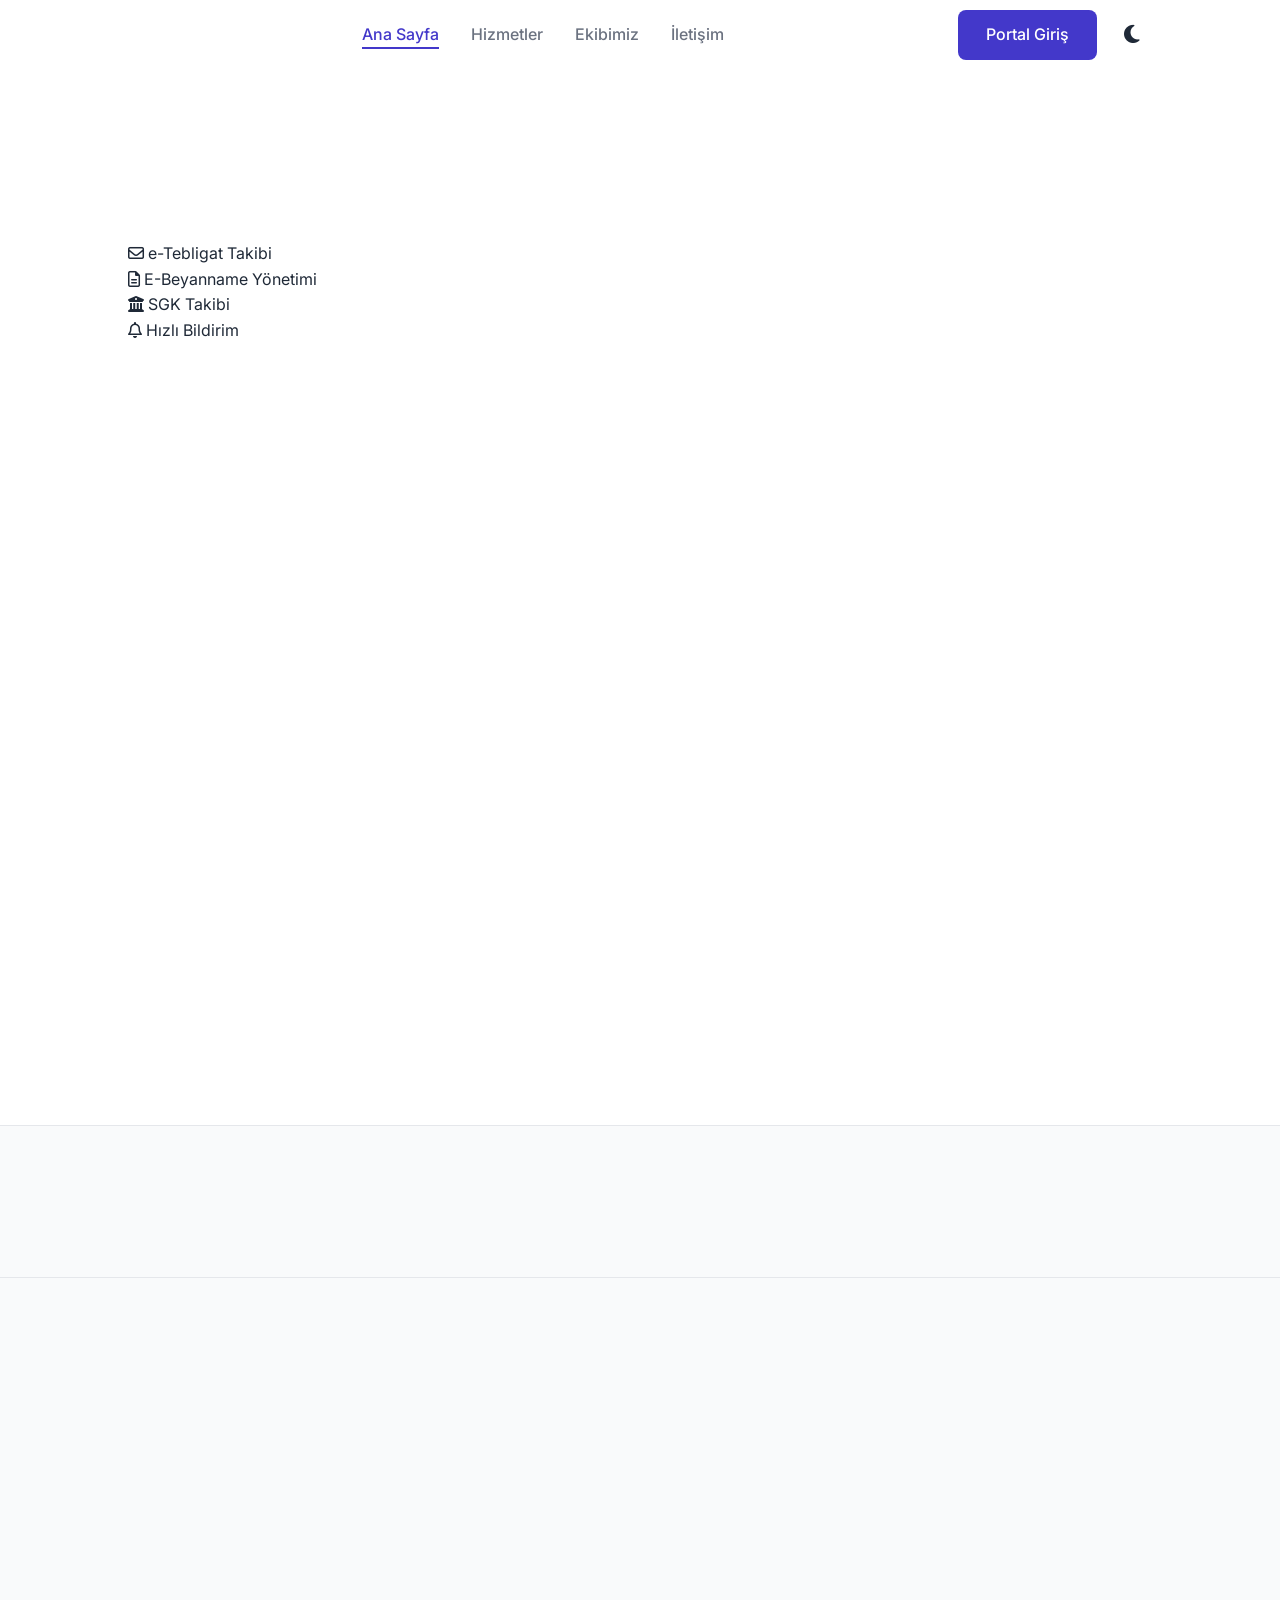
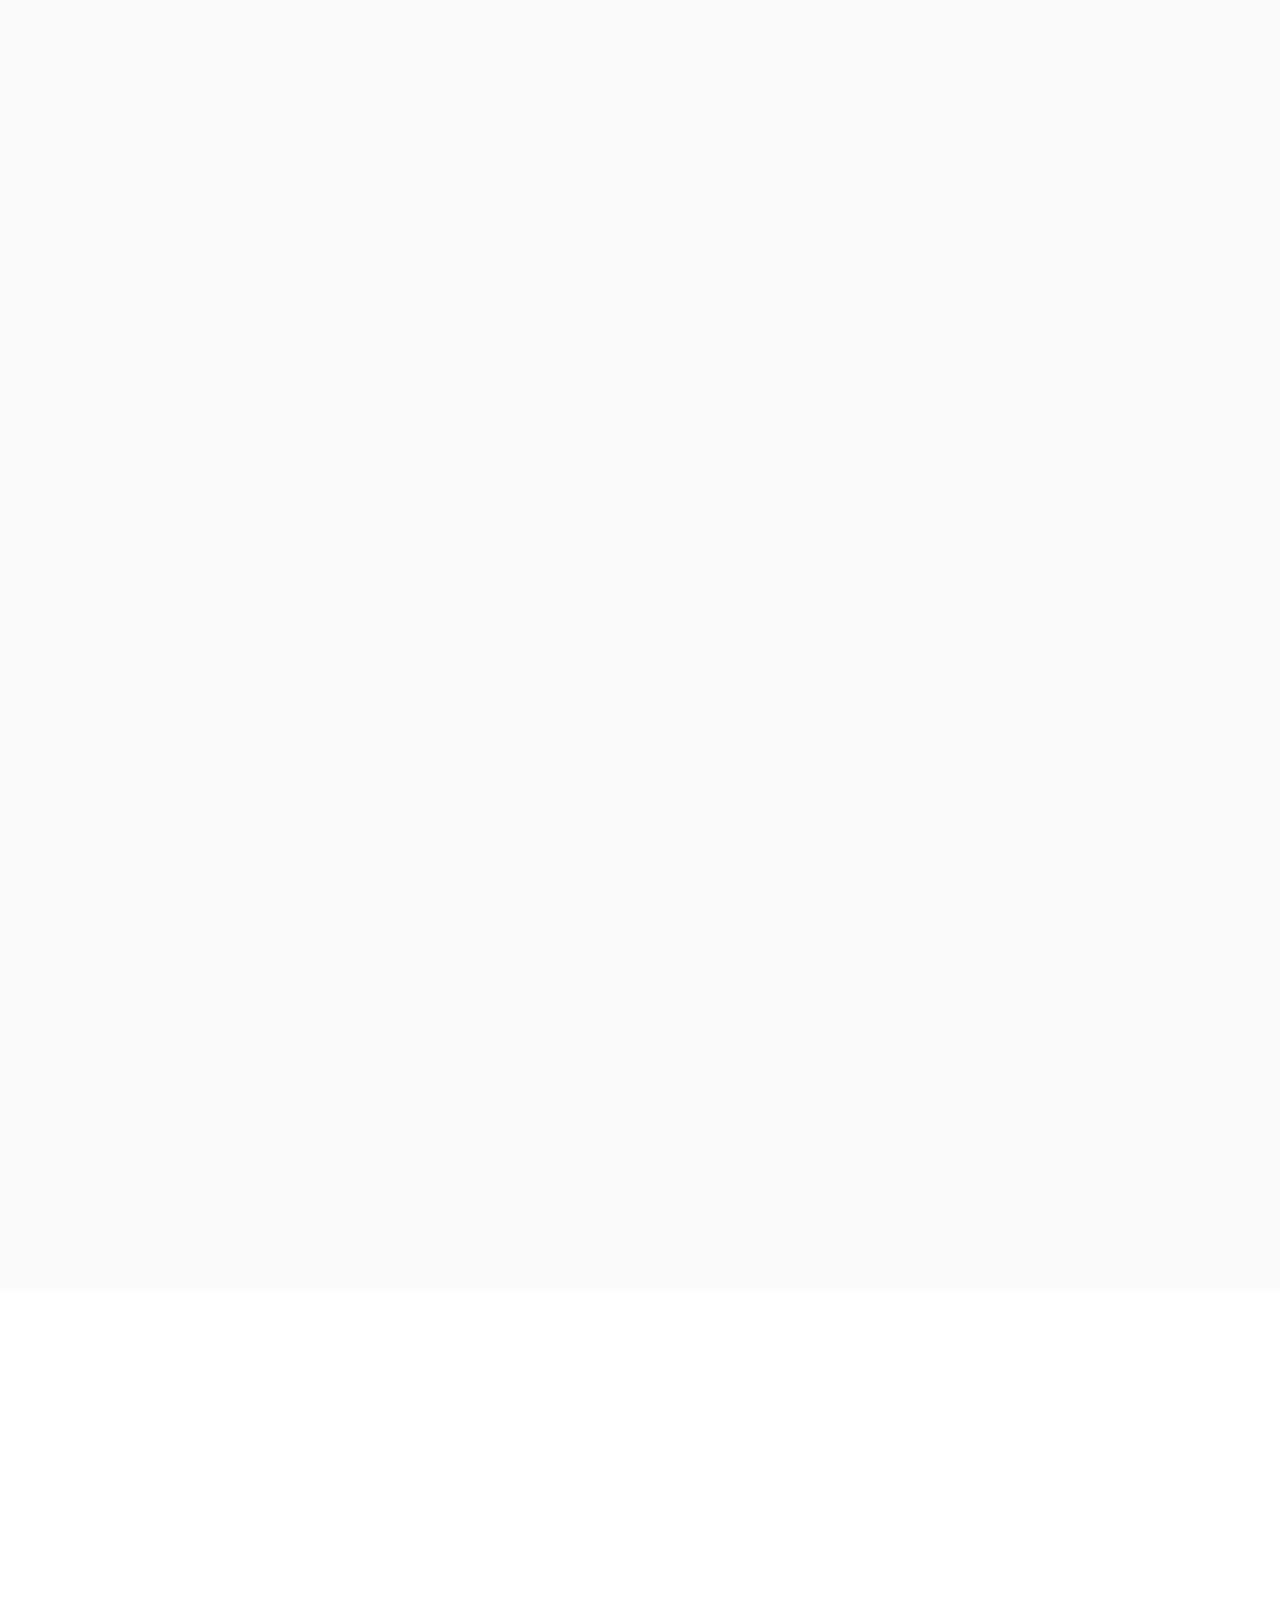
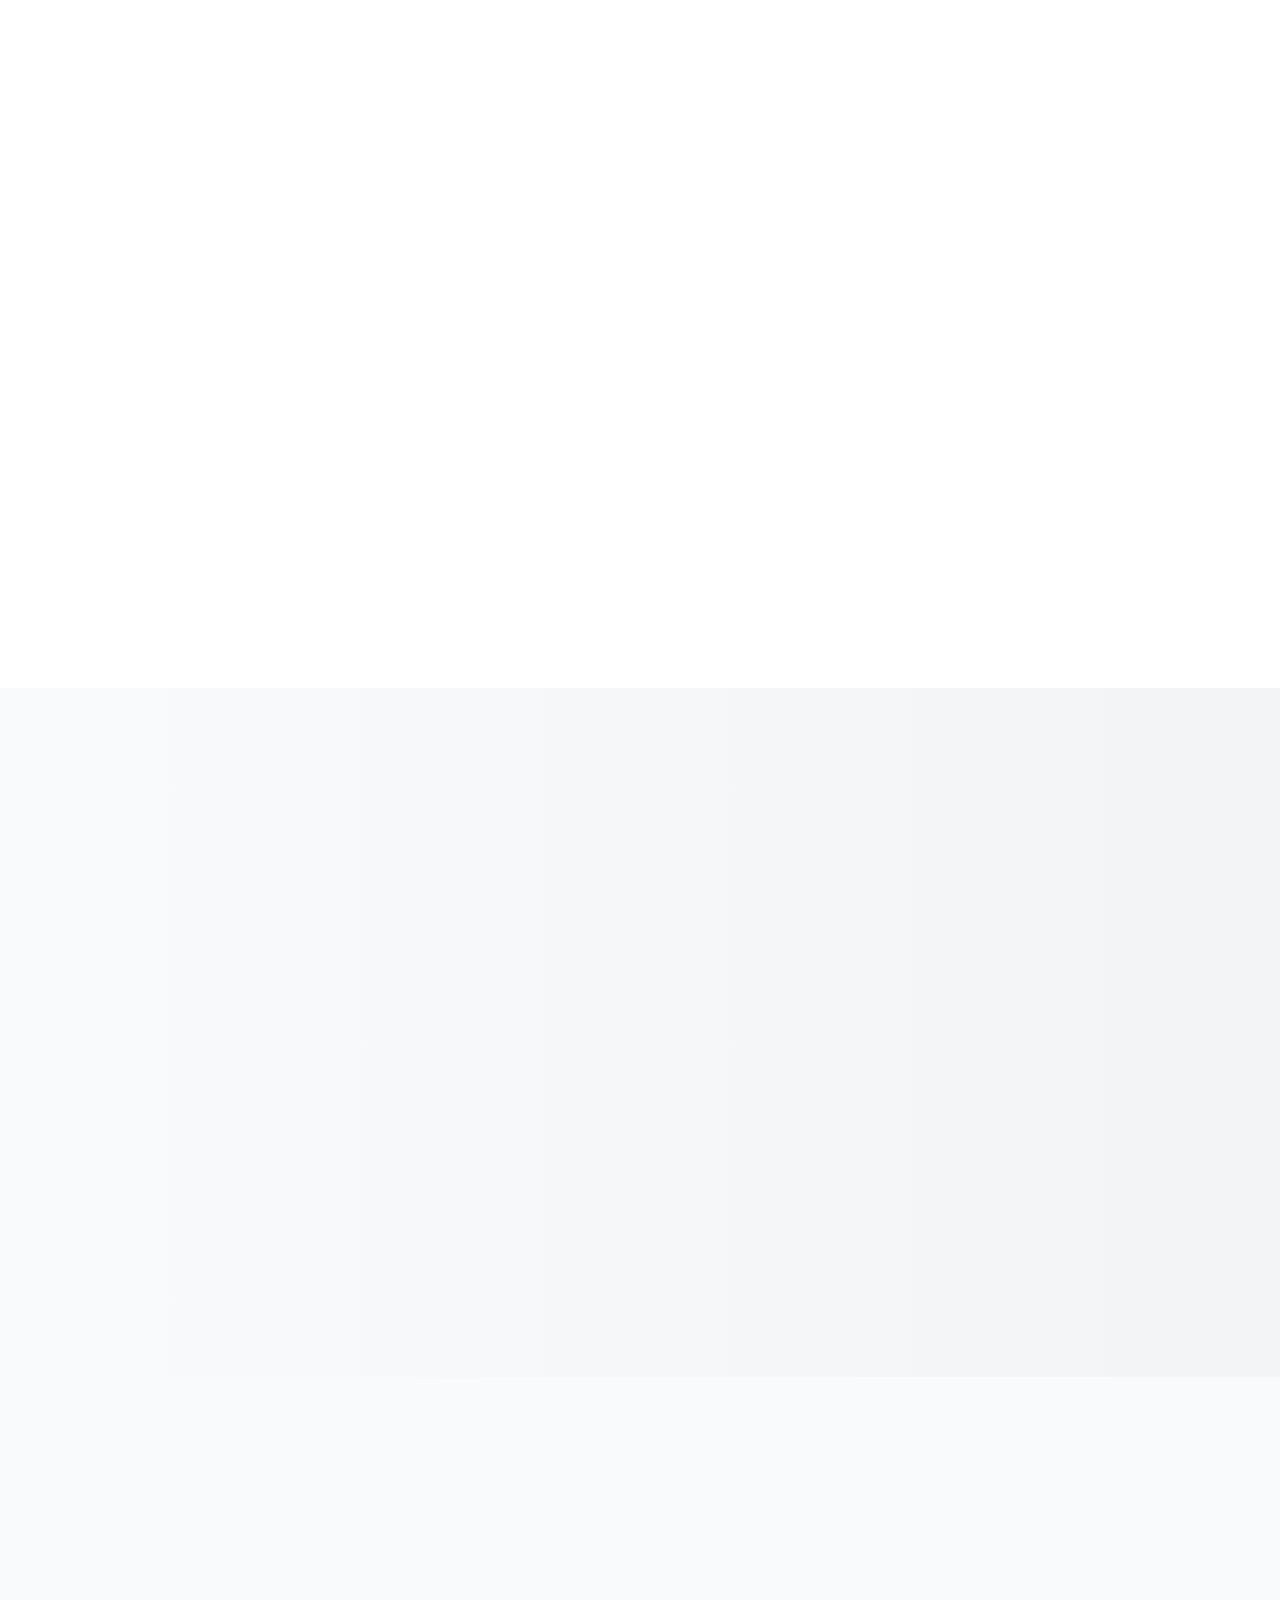
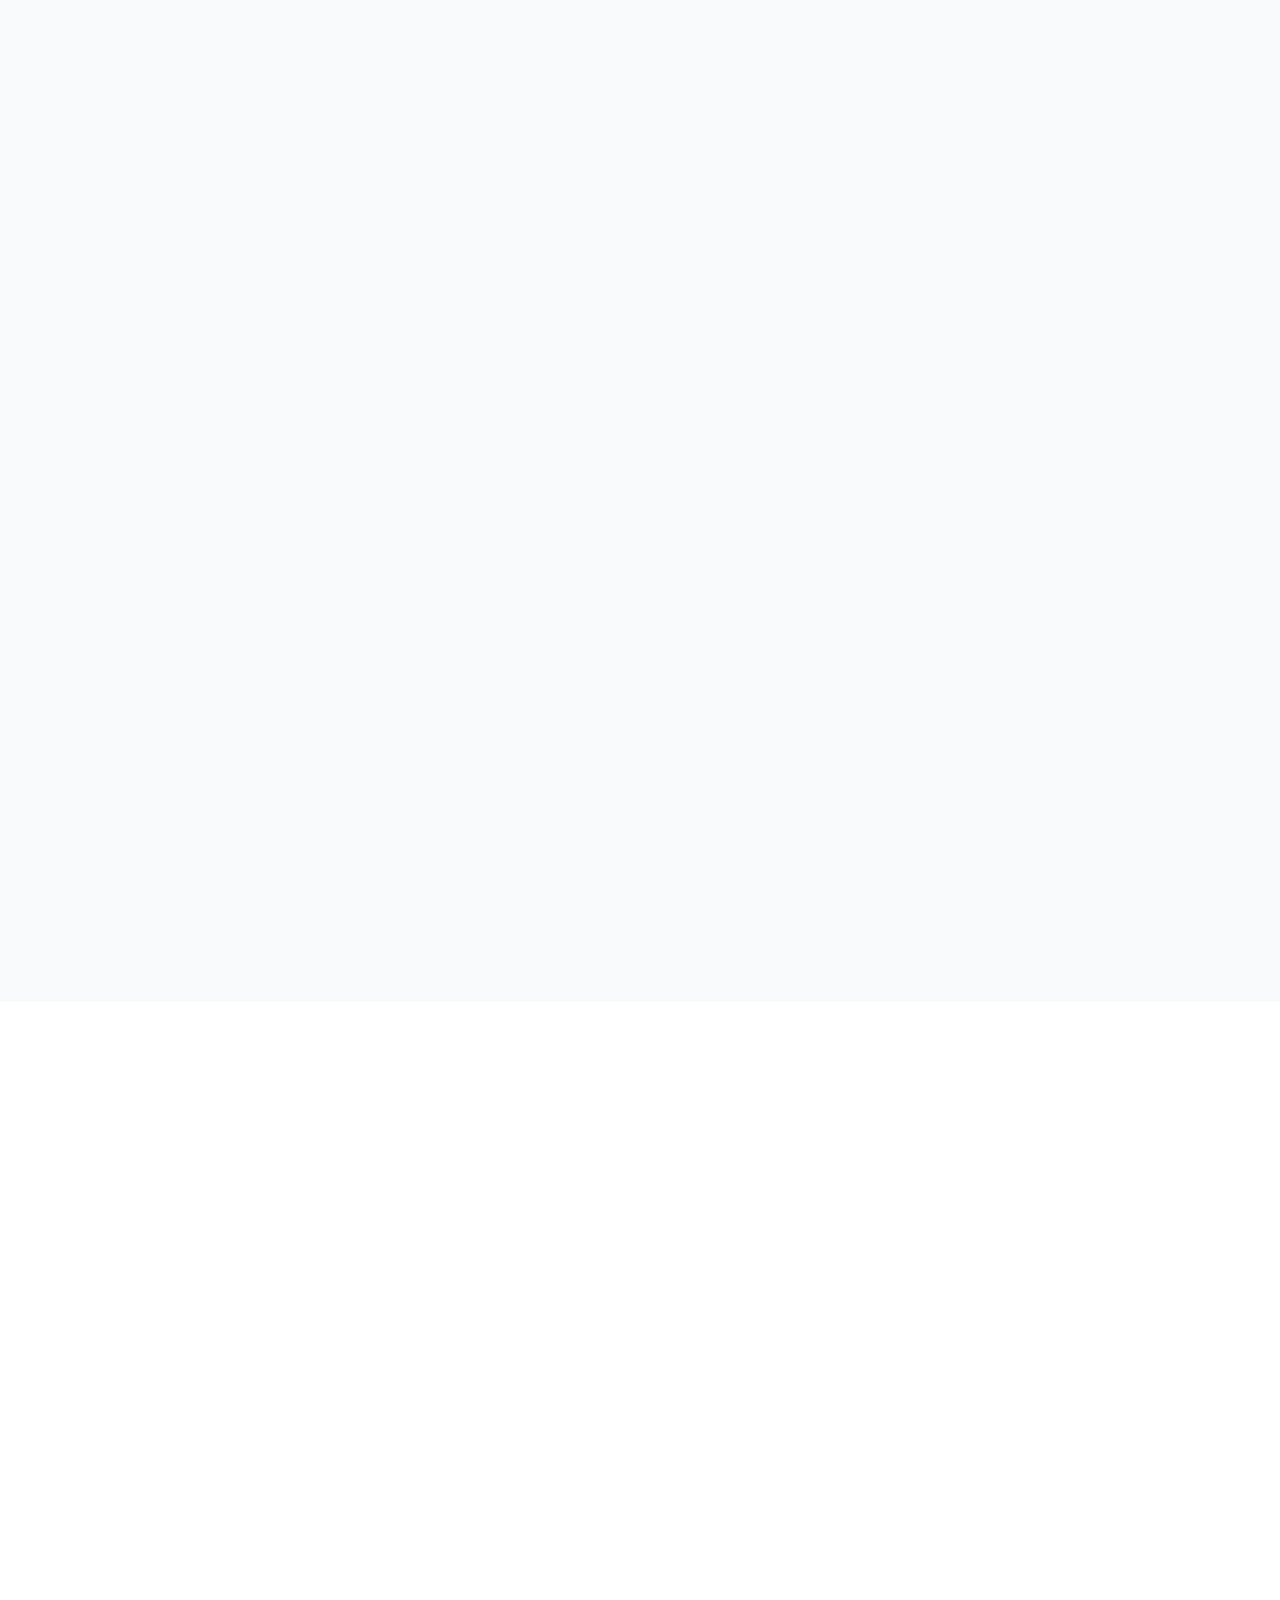
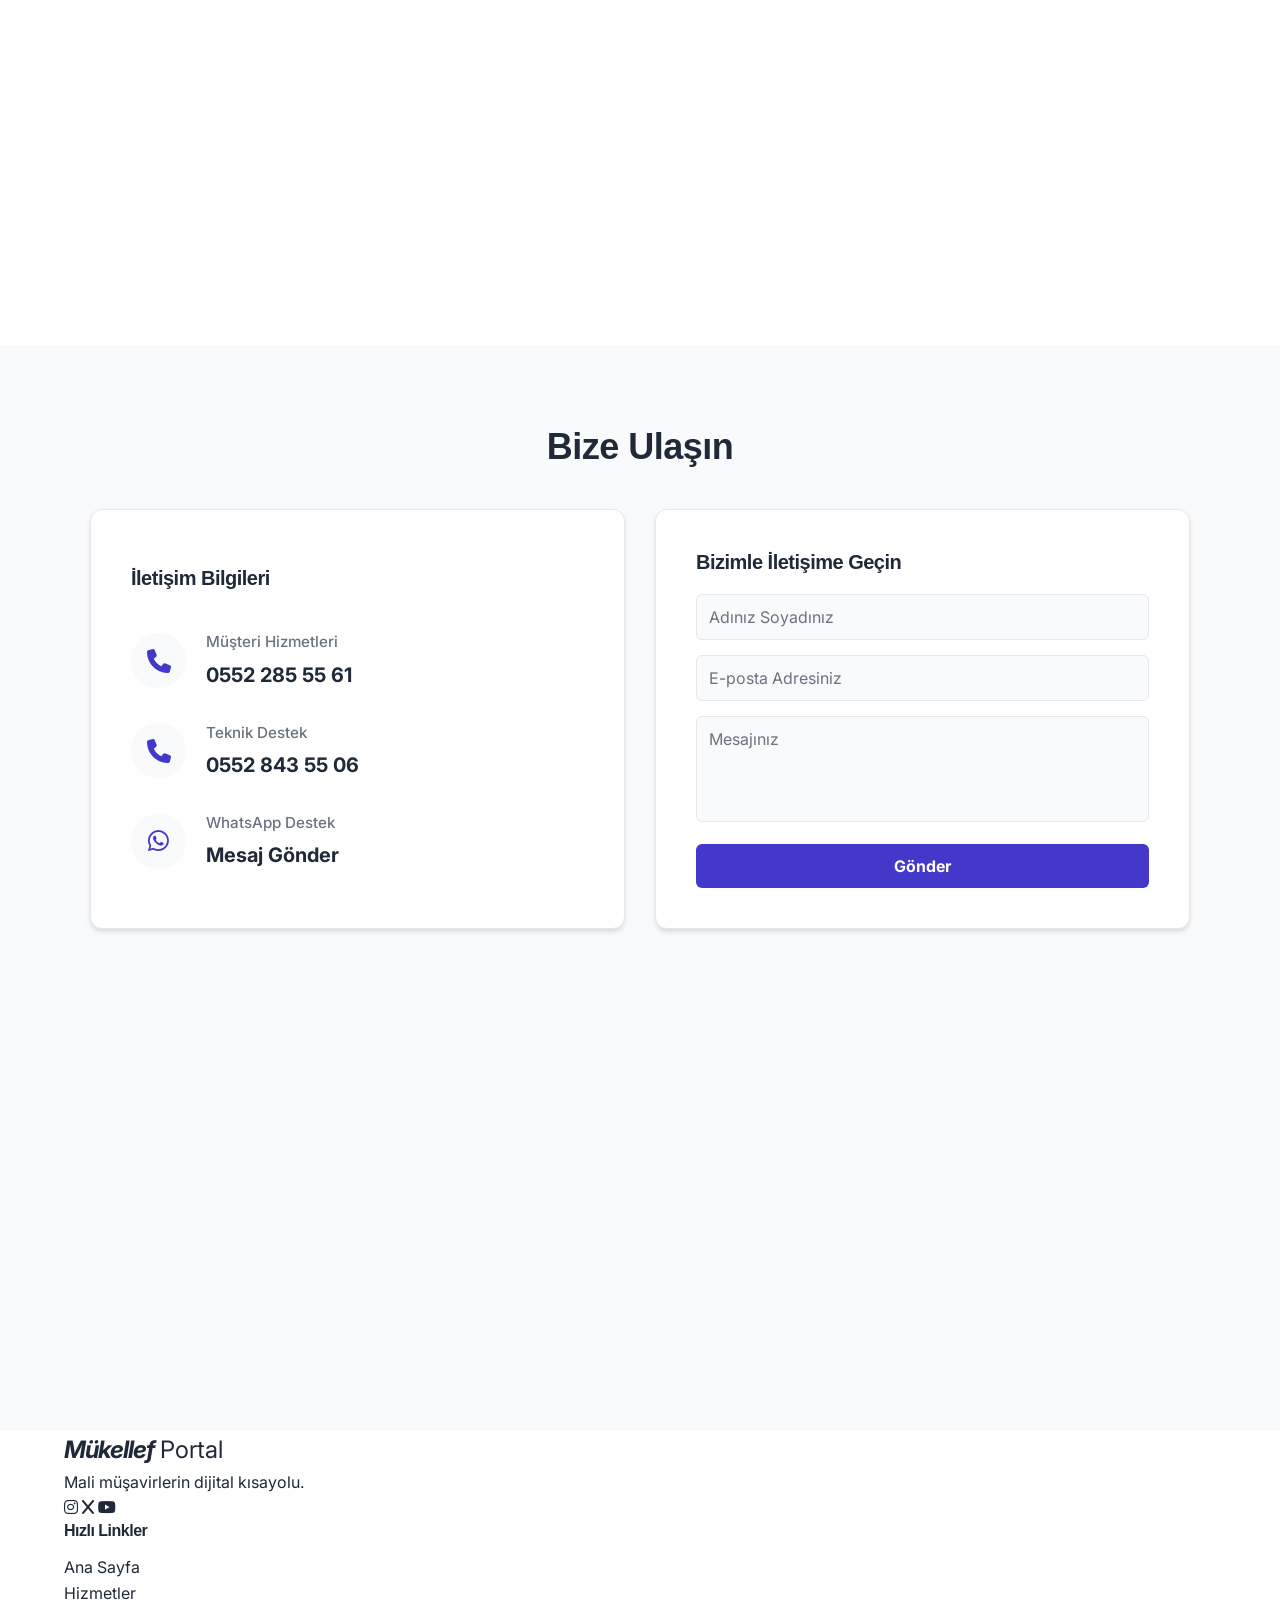
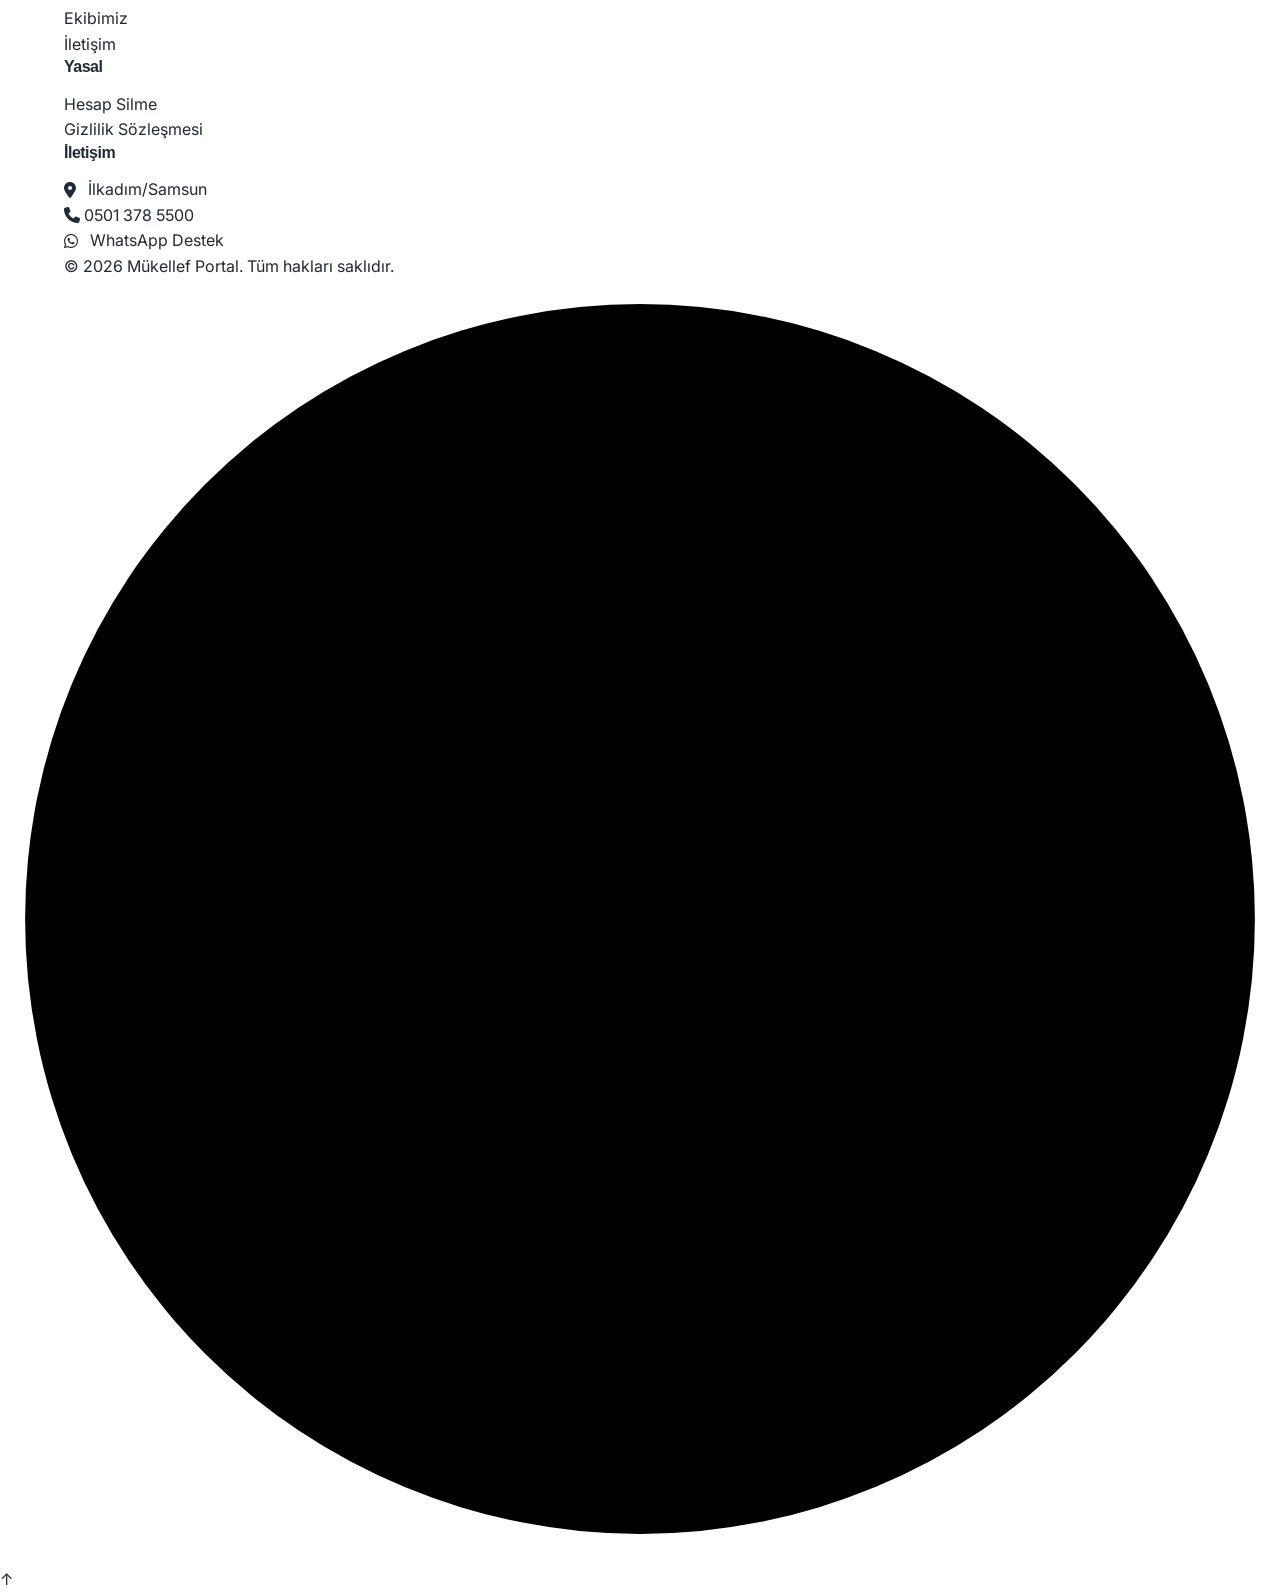
==== commit 4717ebcc: "css kısımları düzeltildi" ====
--- a/public/index.html
+++ b/public/index.html
@@ -19,7 +19,7 @@
     <link rel="stylesheet" href="css/footer.css">
     <link rel="stylesheet" href="css/yorumlar.css">
     <link rel="stylesheet" href="css/okumasatiri.css">
-    <link rel="stylesheet" href="css/buyukEkran.css">
+    <link rel="stylesheet" href="css/responsive.css">
 
 
 </head>
@@ -81,22 +81,6 @@
                 </div>
                 <div class="floating-card card-4 float-anim delay-3">
                     <i class="fa-regular fa-bell"></i> Hızlı Bildirim
-                </div>
-
-                <!-- 2K EKRANLAR İÇİN EKLENEN YENİ KARTLAR (Gizli Başlar) -->
-                <div class="floating-card card-5 float-anim delay-2 extra-card-2k">
-                    <i class="fa-solid fa-cloud-arrow-up"></i> Bulut Arşiv
-                </div>
-                <div class="floating-card card-6 float-anim delay-1 extra-card-2k">
-                    <i class="fa-solid fa-users-gear"></i> Personel Yetkileri
-                </div>
-
-                <!-- 4K EKRANLAR İÇİN EKLENEN YENİ KARTLAR (Gizli Başlar) -->
-                <div class="floating-card card-7 float-anim delay-3 extra-card-4k">
-                    <i class="fa-solid fa-chart-pie"></i> Gelişmiş Raporlama
-                </div>
-                <div class="floating-card card-8 float-anim extra-card-4k">
-                    <i class="fa-solid fa-shield-halved"></i> Üstün Güvenlik
                 </div>
             </div>
         </div>
--- a/public/css/main.css
+++ b/public/css/main.css
@@ -1,1618 +1,1195 @@
-
-    .logo img {
-        width: 150px;
-        height: auto;
-        max-height: 70px;
+/* =========================================
+   1. GENEL AYARLAR (BASE & RESET)
+   ========================================= */
+html {
+    scroll-behavior: smooth;
+}
+
+body {
+    font-family: 'Inter', sans-serif;
+    color: var(--text-dark);
+    line-height: 1.6;
+    background-color: var(--bg-white);
+    overflow-x: hidden;
+    transition: background-color 0.4s ease, color 0.4s ease;
+}
+
+a {
+    text-decoration: none;
+    color: inherit;
+}
+
+ul {
+    list-style: none;
+    padding: 0;
+    margin: 0;
+}
+
+img {
+    max-width: 100%;
+    height: auto;
+}
+
+/* --- Konteyner ve Düzen --- */
+.container {
+    width: 100%;
+    max-width: 1200px;
+    margin: 0 auto;
+    padding: 0 24px;
+}
+
+.container-fluid {
+    width: 100%;
+    padding: 0 10%;
+}
+
+.bg-light {
+    background-color: var(--bg-light);
+}
+
+.bg-white {
+    background-color: var(--bg-white);
+}
+
+.border-y {
+    border-top: 1px solid var(--border-color);
+    border-bottom: 1px solid var(--border-color);
+}
+
+/* =========================================
+   2. TİPOGRAFİ
+   ========================================= */
+h1, h2, h3, h4, 
+.intro-title, 
+.contact-title {
+    font-family: 'Poppins', sans-serif;
+    font-weight: 700;
+    line-height: 1.2;
+    margin-bottom: 15px;
+    letter-spacing: -0.5px;
+}
+
+h2 {
+    font-size: 2.2rem;
+    color: var(--text-dark);
+}
+
+.section-title {
+    text-align: center;
+    margin-bottom: 60px;
+}
+
+.section-title p {
+    color: var(--text-gray);
+    font-size: 1.1rem;
+}
+
+.text-accent {
+    color: var(--accent-color);
+}
+
+/* --- Hero Başlık --- */
+.hero-content h1 {
+    font-size: 3.8rem;
+    font-weight: 300;       
+    color: var(--text-dark); 
+    line-height: 1.1;
+    letter-spacing: -1px;
+    margin-bottom: 25px;
+    background: none !important;
+    padding: 0 !important;
+}
+
+.hero-content h1 span {
+    font-weight: 800;
+    color: var(--accent-color); 
+    display: block;
+    margin-top: 5px;
+    background: none !important;
+    padding: 0 !important;
+}
+
+/* =========================================
+   3. BUTONLAR
+   ========================================= */
+.btn {
+    display: inline-flex;
+    align-items: center;
+    justify-content: center;
+    padding: 12px 28px;
+    border-radius: var(--radius-md);
+    font-weight: 500;
+    transition: var(--transition);
+    cursor: pointer;
+    gap: 8px;
+    border: none;
+    font-size: 1rem;
+    text-align: center;
+    white-space: nowrap;
+}
+
+.btn-primary {
+    background-color: var(--accent-color);
+    color: white;
+    transition: all 0.3s ease;
+}
+
+.btn-primary:hover, 
+.hero-content .btn-primary:hover,
+.contact-submit-btn:hover {
+    background-color: var(--primary-light);
+    transform: translateY(-5px);
+    box-shadow: 0 10px 20px rgba(67, 56, 202, 0.3);
+}
+
+.btn-outline {
+    background-color: transparent;
+    border: 1px solid var(--border-color);
+    color: var(--text-dark);
+}
+
+.btn-outline:hover {
+    border-color: var(--text-gray);
+    background-color: var(--bg-light);
+    transform: translateY(-2px);
+}
+
+.btn-white {
+    background-color: var(--bg-white);
+    color: var(--text-dark);
+    border: 1px solid var(--border-color);
+}
+
+.btn-white:hover {
+    box-shadow: var(--shadow-md);
+    transform: translateY(-2px);
+}
+
+.link-btn {
+    color: var(--accent-color);
+    font-weight: 500;
+    font-size: 0.95rem;
+    display: inline-flex;
+    align-items: center;
+    gap: 8px;
+    margin-top: auto;
+}
+
+.link-btn:hover {
+    gap: 12px;
+}
+
+.theme-toggle-btn {
+    background: transparent;
+    border: none;
+    color: var(--text-dark);
+    font-size: 1.3rem;
+    cursor: pointer;
+    width: 40px;
+    height: 40px;
+    border-radius: 50%;
+    display: flex;
+    align-items: center;
+    justify-content: center;
+    transition: var(--transition);
+}
+
+.theme-toggle-btn:hover {
+    background-color: var(--bg-light);
+    color: var(--accent-color);
+}
+
+/* =========================================
+   4. HEADER & NAVİGASYON
+   ========================================= */
+.header {
+    padding: 10px 0;
+    position: fixed;
+    width: 100%;
+    top: 0;
+    z-index: 1000;
+    background: var(--bg-white);
+    border-bottom: 1px solid transparent;
+    transition: var(--transition);
+}
+
+@supports (backdrop-filter: blur(10px)) {
+    .header {
+        background: transparent;
     }
-
-    html {
-        scroll-behavior: smooth;
+    .header.scrolled {
+        padding: 5px 0;
+        background: rgba(255, 255, 255, 0.9);
+        backdrop-filter: blur(10px);
     }
-
-    body {
-        font-family: 'Inter', sans-serif;
-        color: var(--text-dark);
-        line-height: 1.6;
-        background-color: var(--bg-white);
-        overflow-x: hidden;
-        transition: background-color 0.4s ease, color 0.4s ease;
-    }
-
-    a {
-        text-decoration: none;
-        color: inherit;
-    }
-
-    ul {
-        list-style: none;
-    }
-
-    img {
-        max-width: 100%;
-        height: auto;
-    }
-
-    .container {
-        width: 100%;
-        max-width: 1200px;
-        margin: 0 auto;
-        padding: 0 24px;
-    }
-
-    .container-fluid {
-        width: 100%;
-        padding: 0 10%;
-    }
-
-    .bg-light {
-        background-color: var(--bg-light);
-    }
-
-    .bg-white {
-        background-color: var(--bg-white);
-    }
-
-    .border-y {
-        border-top: 1px solid var(--border-color);
-        border-bottom: 1px solid var(--border-color);
-    }
-
-
-    /* =========================================
-    3. TİPOGRAFİ
-    ========================================= */
-    /* Sadece başlıklar için yeni font (Örnek: Poppins) */
-    h1, h2, h3, h4, 
-    .intro-title, 
-    .contact-title {
-        font-family: 'Poppins', sans-serif; /* Montserrat seçilirse burası değişir */
-        font-weight: 700;
-        line-height: 1.2;
-        margin-bottom: 15px;
-        letter-spacing: -0.5px; /* Başlıklara modern bir sıkılık katar */
-    }
-
-
-    /* =========================================
-    HERO BAŞLIK - TEMA DUYARLI RENK AYARI
-    ========================================= */
-    .hero-content h1 {
-        font-size: 3.8rem;
-        font-weight: 300;       
-        /* Artık sabit renk yerine sitenizin tema değişkenini kullanıyoruz */
-        color: var(--text-dark); 
-        line-height: 1.1;
-        letter-spacing: -1px;
-        margin-bottom: 25px;
-        background: none !important;
-        padding: 0 !important;
-    }
-
-    .hero-content h1 span {
-        font-weight: 800;
-        /* Alt kısım vurgulu ve kalın (bunu mor veya vurgu renginizde tutabilirsiniz) */
-        color: var(--accent-color); 
-        display: block;
-        margin-top: 5px;
-        background: none !important;
-        padding: 0 !important;
-    }
-
-    h2 {
-        font-size: 2.2rem;
-        color: var(--text-dark);
-    }
-
-    .section-title {
-        text-align: center;
-        margin-bottom: 60px;
-    }
-
-    .section-title p {
-        color: var(--text-gray);
-        font-size: 1.1rem;
-    }
-
-    .text-accent {
-        color: var(--accent-color);
-    }
-
-    header .nav-links a {
-        font-family: 'Inter', sans-serif; /* Gövde fontu ile aynı kalmalı */
-        font-weight: 500; /* Biraz daha belirgin (Medium) */
-        letter-spacing: 0.3px;
-        text-transform: uppercase; /* Veya sadece ilk harf büyük kalsın, bu daha modern durur */
-        font-size: 0.9rem;
-    }
-
-    /* =========================================
-    4. BUTONLAR
-    ========================================= */
-    .btn {
-        display: inline-flex;
-        align-items: center;
-        justify-content: center;
-        padding: 12px 28px;
-        border-radius: var(--radius-md);
-        font-weight: 500;
-        transition: var(--transition);
-        cursor: pointer;
-        gap: 8px;
-        border: none;
-        font-size: 1rem;
-        text-align: center;
-        white-space: nowrap;
-    }
-
-    .btn-primary {
-        background-color: var(--accent-color);
-        color: white;
-    }
-
-    .btn-primary:hover {
-        background-color: var(--primary-light);
-        transform: translateY(-2px);
-        box-shadow: var(--shadow-md);
-    }
-
-    .btn-outline {
-        background-color: transparent;
-        border: 1px solid var(--border-color);
-        color: var(--text-dark);
-    }
-
-    .btn-outline:hover {
-        border-color: var(--text-gray);
-        background-color: var(--bg-light);
-        transform: translateY(-2px);
-    }
-
-    .btn-white {
-        background-color: var(--bg-white);
-        color: var(--text-dark);
-        border: 1px solid var(--border-color);
-    }
-
-    .btn-white:hover {
-        box-shadow: var(--shadow-md);
-        transform: translateY(-2px);
-    }
-
-    .theme-toggle-btn {
-        background: transparent;
-        border: none;
-        color: var(--text-dark);
-        font-size: 1.3rem;
-        cursor: pointer;
-        width: 40px;
-        height: 40px;
-        border-radius: 50%;
-        display: flex;
-        align-items: center;
-        justify-content: center;
-        transition: var(--transition);
-    }
-
-    .theme-toggle-btn:hover {
-        background-color: var(--bg-light);
-        color: var(--accent-color);
-    }
-
-    /* =========================================
-    5. HEADER & NAVIGATION
-    ========================================= */
-    .header {
-        padding: 10px 0;
-        position: fixed;
-        width: 100%;
-        top: 0;
-        z-index: 1000;
-        background: var(--bg-white);
-        border-bottom: 1px solid transparent;
-        transition: var(--transition);
-    }
-
-    @supports (backdrop-filter: blur(10px)) {
-        .header {
-            background: transparent;
-        }
-
-        .header.scrolled {
-            padding: 5px 0;
-            background: rgba(255, 255, 255, 0.9);
-            backdrop-filter: blur(10px);
-        }
-    }
-
-    [data-theme="dark"] .header.scrolled {
-        background: rgba(17, 24, 39, 0.9);
-    }
-
-    [data-theme="light"] .header.scrolled {
-        background: rgba(255, 255, 255, 0.9);
-    }
-
-    .header.scrolled {
-        padding: 15px 0;
-        border-bottom: 1px solid var(--border-color);
-        box-shadow: var(--shadow-sm);
-    }
-
-    .nav-container {
-        display: flex;
-        justify-content: space-between;
-        align-items: center;
-    }
-
-    .logo {
-        font-size: 1.5rem;
-        font-weight: 400;
-        z-index: 1001;
-        color: var(--text-dark);
-    }
-
-    .logo strong {
-        font-weight: 700;
-        font-style: italic;
-        letter-spacing: -1px;
-    }
-
-
-    /*----NAVBAR KISMI---*/
-    .navbar ul {
-        display: flex;
-        gap: 32px;
-        align-items: center;
-    }
-
-    .navbar a {
-        color: var(--text-gray);
-        font-weight: 500;
-        position: relative;
-        padding-bottom: 5px;
-        transition: color 0.3s ease;
-    }
-
-    .navbar a::after {
-        content: '';
-        position: absolute;
-        left: 0;
-        bottom: 0;
-        width: 0%;
-        height: 2px;
-        background-color: var(--accent-color);
-        transition: width 0.3s ease-in-out;
-    }
-
-    .navbar a:hover,
-    .navbar a.active {
-        color: var(--accent-color);
-    }
-
-    .navbar a:hover::after,
-    .navbar a.active::after {
-        width: 100%;
-    }
-
-    .header-right {
-        display: flex;
-        align-items: center;
-        gap: 15px;
-    }
-
-    .mobile-menu-btn {
-        display: none;
-        background: none;
-        border: none;
-        font-size: 1.5rem;
-        color: var(--text-dark);
-        cursor: pointer;
-        z-index: 1001;
-    }
-
-    /* =========================================
-    6. ANASAYFA BÖLÜMLERİ
-    ========================================= */
-
-
-
-    /* --- Hizmetler Karşılama (Intro) --- */
-    .services-intro {
-        padding: 120px 0 80px;
-    }
-
-    .intro-container {
-        display: flex;
-        align-items: center;
-        justify-content: space-between;
-        gap: 50px;
-    }
-
-    .intro-content {
-        flex: 1;
-        max-width: 600px;
-    }
-
-    .badge-soft {
-        display: inline-block;
-        padding: 8px 16px;
-        background-color: rgba(67, 56, 202, 0.1);
-        color: var(--accent-color);
-        border-radius: 20px;
-        font-size: 0.85rem;
-        font-weight: 700;
-        letter-spacing: 0.5px;
-        margin-bottom: 25px;
-    }
-
-    [data-theme="dark"] .badge-soft {
-        background-color: rgba(99, 102, 241, 0.15);
-    }
-
-    .intro-title {
-        font-size: 2.8rem;
-        line-height: 1.2;
-        margin-bottom: 25px;
-        color: var(--text-dark);
-    }
-
-    .intro-desc {
-        font-size: 1.15rem;
-        color: var(--text-gray);
-        line-height: 1.7;
-        margin-bottom: 35px;
-    }
-
-    .intro-buttons {
-        display: flex;
-        gap: 15px;
-        margin-bottom: 30px;
-    }
-
-    .social-proof {
-        display: flex;
-        align-items: center;
-        gap: 15px;
-    }
-
-    .social-proof .stars {
-        color: #facc15;
-        font-size: 1rem;
-    }
-
-    .social-proof span {
-        font-size: 0.9rem;
-        color: var(--text-gray);
-        font-style: italic;
-    }
-
-    .intro-visual {
-        flex: 1;
-        display: flex;
-        justify-content: flex-end;
-    }
-
-    .mockup-box {
-        border-radius: var(--radius-lg);
-        box-shadow: var(--shadow-lg);
-        border: 4px solid var(--border-color);
-        overflow: hidden;
-        background-color: var(--bg-light);
-    }
-
-    .panel-img {
-        display: block;
-        width: 100%;
-        max-width: 350px;
-        height: auto;
-    }
-
-    /* --- İstatistik Çubuğu --- */
-    .stats-bar {
-        padding: 40px 0;
-    }
-
-    .stats-container {
-        display: flex;
-        justify-content: space-around;
-        align-items: center;
-        flex-wrap: wrap;
-        gap: 20px;
-    }
-
-    .stat-item {
-        text-align: center;
-        display: flex;
-        flex-direction: column;
-        gap: 5px;
-    }
-
-    .stat-number {
-        font-size: 2.5rem;
-        font-weight: 700;
-        color: var(--text-dark);
-        line-height: 1;
-    }
-
-    .stat-text {
-        font-size: 1rem;
-        color: var(--text-gray);
-        font-weight: 500;
-    }
-
-    /* --- Hizmet Kartları Ağı (Services Grid) --- */
-    .services-grid-section {
-        padding: 80px 0 100px;
-    }
-
-    .services-grid {
-        display: grid;
-        grid-template-columns: repeat(auto-fit, minmax(280px, 1fr));
-        /* 320px yerine 280px yapıldı */
-        justify-content: center;
-        gap: 30px;
-    }
-
-    .service-card {
-        max-width: 400px;
-        width: 100%; /* Kutu genişliğini maksimum alana yayar */
-        margin: 0 auto; /* Sağdan ve soldan boşlukları eşitleyerek ortalar */
-        background: var(--bg-white);
-        padding: 40px;
-        border-radius: var(--radius-lg);
-        box-shadow: var(--shadow-sm);
-        border: 1px solid var(--border-color);
-        transition: var(--transition);
-        display: flex;
-        flex-direction: column;
-    }
-
-    .service-card:hover {
-        transform: translateY(-8px);
-        box-shadow: var(--shadow-lg);
-        border-color: var(--accent-color);
-    }
-
-    .service-card .icon-box {
-        width: 55px;
-        height: 55px;
-        background-color: var(--bg-light);
-        color: var(--accent-color);
-        display: flex;
-        align-items: center;
-        justify-content: center;
-        border-radius: var(--radius-md);
-        font-size: 1.5rem;
-        margin-bottom: 24px;
-    }
-
-    .service-card h3 {
-        font-size: 1.3rem;
-        margin-bottom: 15px;
-        color: var(--text-dark);
-    }
-
-    .service-card p {
-        color: var(--text-gray);
-        margin-bottom: 24px;
-        font-size: 1rem;
-        flex-grow: 1;
-    }
-
-    /* Kart içi liste tasarımları için ufak dokunuşlar */
-    .service-card ul.feature-list {
-        list-style: none;
-        padding-left: 0;
-        margin-top: 15px;
-        text-align: left;
-    }
-
-    .service-card ul.feature-list li {
-        margin-bottom: 10px;
-        font-size: 0.95rem;
-        color: var(--text-gray);
-        display: flex;
-        align-items: flex-start;
-        line-height: 1.4;
-    }
-
-    .service-card ul.feature-list li i {
-        color: var(--accent-color, #4338ca);
-        /* Sitenin ana rengini alır */
-        margin-top: 4px;
-        margin-right: 10px;
-        font-size: 0.85rem;
-    }
-
-    .link-btn {
-        color: var(--accent-color);
-        font-weight: 500;
-        font-size: 0.95rem;
-        display: inline-flex;
-        align-items: center;
-        gap: 8px;
-        margin-top: auto;
-    }
-
-    .link-btn:hover {
-        gap: 12px;
-    }
-
-    /* --- Testimonials --- */
-    .testimonials {
-        padding: 100px 0;
-        background-color: var(--bg-white);
-    }
-
-    .slider-wrapper {
-        position: relative;
-        display: flex;
-        align-items: center;
-        gap: 20px;
-    }
-
-    .slider-container {
-        overflow: hidden;
-        width: 100%;
-        padding: 20px 0;
-    }
-
-    .slider-track {
-        display: flex;
-        gap: 30px;
-        transition: transform 0.5s cubic-bezier(0.25, 1, 0.5, 1);
-    }
-
-    .testimonial-card {
-        min-width: calc(25% - 22.5px);
-        background: var(--bg-white);
-        border: 1px solid var(--border-color);
-        padding: 35px;
-        border-radius: var(--radius-md);
-        box-shadow: var(--shadow-sm);
-    }
-
-    .stars {
-        color: #facc15;
-        margin-bottom: 15px;
-        font-size: 1rem;
-    }
-
-    .quote {
-        font-style: italic;
-        color: var(--text-gray);
-        margin-bottom: 25px;
-        font-size: 1rem;
-        line-height: 1.7;
-    }
-
-    .author strong {
-        display: block;
-        font-size: 1rem;
-        color: var(--text-dark);
-    }
-
-    .author span {
-        color: var(--text-gray);
-        font-size: 0.85rem;
-    }
-
-    .slider-btn {
-        background: var(--bg-white);
-        border: 1px solid var(--border-color);
-        width: 45px;
-        height: 45px;
-        border-radius: 50%;
-        cursor: pointer;
-        display: flex;
-        align-items: center;
-        justify-content: center;
-        color: var(--text-gray);
-        transition: var(--transition);
-        flex-shrink: 0;
-        box-shadow: var(--shadow-sm);
-    }
-
-    .slider-btn:hover {
-        background: var(--accent-color);
-        color: white;
-        border-color: var(--accent-color);
-    }
-
-    .slider-dots {
-        display: flex;
-        justify-content: center;
-        flex-wrap: wrap;
-        gap: 10px;
-        margin-top: 40px;
-    }
-
-    .dot {
-        width: 10px;
-        height: 10px;
-        border-radius: 50%;
-        background-color: var(--border-color);
-        cursor: pointer;
-        transition: var(--transition);
-    }
-
-    .dot.active {
-        background-color: var(--accent-color);
-        width: 24px;
-        border-radius: 5px;
-    }
-
-    /* --- Info Section --- */
-    .info-section {
-        padding: 100px 0;
-        background: var(--gradient-info);
-        transition: background 0.4s ease;
-    }
-
-    .info-container {
-        display: flex;
-        align-items: center;
-        gap: 60px;
-    }
-
-    .info-content {
-        flex: 1;
-    }
-
-    .info-content h2 {
-        font-size: 2.5rem;
-        color: var(--text-dark);
-    }
-
-    .info-content h2 span {
-        color: var(--accent-color);
-    }
-
-    .info-content .subtitle {
-        color: var(--text-gray);
-        margin-bottom: 40px;
-        font-size: 1.15rem;
-    }
-
-    .features-list li {
-        display: flex;
-        gap: 20px;
-        margin-bottom: 30px;
-    }
-
-    .feature-icon {
-        width: 45px;
-        height: 45px;
-        border-radius: 50%;
-        background-color: var(--accent-color);
-        color: white;
-        display: flex;
-        align-items: center;
-        justify-content: center;
-        flex-shrink: 0;
-        font-size: 1.1rem;
-    }
-
-    .features-list h4 {
-        margin-bottom: 8px;
-        font-size: 1.1rem;
-        color: var(--text-dark);
-    }
-
-    .features-list p {
-        color: var(--text-gray);
-        font-size: 0.95rem;
-    }
-
-    .info-visual {
-        flex: 1;
-        display: flex;
-        justify-content: center;
-    }
-
-    .experience-card {
-        background: var(--bg-white);
-        padding: 60px 50px;
-        border-radius: var(--radius-lg);
-        text-align: center;
-        box-shadow: var(--shadow-lg);
-        width: 100%;
-        max-width: 400px;
-        border-top: 5px solid var(--accent-color);
-        border: 1px solid var(--border-color);
-    }
-
-    .experience-card i {
-        font-size: 3rem;
-        color: var(--accent-color);
-        margin-bottom: 20px;
-    }
-
-    .experience-card h3 {
-        font-size: 3.5rem;
-        margin-bottom: 5px;
-        color: var(--text-dark);
-    }
-
-    .experience-card p {
-        font-size: 1rem;
-        color: var(--text-gray);
-        letter-spacing: 1px;
-        margin-bottom: 30px;
-    }
-
-    .quote-italic {
-        font-style: italic;
-        color: var(--text-gray);
-        font-size: 0.95rem;
-    }
-
-    /* --- CTA Section --- */
-    .cta {
-        padding: 100px 0;
-        background-color: var(--bg-light);
-        border-top: 1px solid var(--border-color);
-        border-bottom: 1px solid var(--border-color);
-    }
-
-    .cta-icon {
-        font-size: 2.5rem;
-        color: var(--accent-color);
-        margin-bottom: 20px;
-    }
-
-    .cta-subtitle {
-        color: var(--accent-color);
-        font-weight: 700;
-        font-size: 0.9rem;
-        letter-spacing: 1.5px;
-        margin-bottom: 15px;
-        text-transform: uppercase;
-    }
-
-    .cta h2 {
-        margin-bottom: 40px;
-        font-size: 2.2rem;
-        color: var(--text-dark);
-    }
-
-    .cta-buttons {
-        display: flex;
-        justify-content: center;
-        gap: 20px;
-        flex-wrap: wrap;
-    }
-
-    /* =========================================
-    7. HAKKIMIZDA & EKİP SAYFASI
-    ========================================= */
-
-    /* --- Page Intro (Ön Konuşma) --- */
-    .page-intro {
-        padding: 180px 0 100px;
-        background: var(--gradient-hero);
-        transition: background 0.4s ease;
-        border-bottom: 1px solid var(--border-color);
-    }
-
-    .page-intro .text-center {
-        text-align: center;
-    }
-
-    .page-intro h1 {
-        font-size: 3rem;
-        margin-bottom: 25px;
-    }
-
-    .intro-text {
-        max-width: 800px;
-        margin: 0 auto;
-        font-size: 1.15rem;
-        color: var(--text-gray);
-        line-height: 1.8;
-    }
-
-
-    /* --- Team Section (Ekibimiz) --- */
-    .team-section {
-        padding: 100px 0;
-    }
-
-    .team-grid {
-        display: flex;
-        flex-wrap: wrap;
-        justify-content: center;
-        /* 5. kartın alta geçip ortalanmasını sağlar */
-        gap: 30px;
-    }
-
-    .team-card {
-        /* 3'lü sığması için hesaplama (30px boşlukları tolere eder) */
-        width: calc(33.333% - 20px);
-        max-width: 380px;
-        background: var(--bg-white);
-        border: 1px solid var(--border-color);
-        border-radius: var(--radius-lg);
-        overflow: hidden;
-        box-shadow: var(--shadow-sm);
-        transition: var(--transition);
-        text-align: center;
-    }
-
-    .team-card:hover {
-        box-shadow: var(--shadow-lg);
-        border-color: var(--accent-color);
-    }
-
-    .team-img-box {
-        width: 100%;
-        aspect-ratio: 1/1;
-        /* height: 280px;*/
-        background-color: var(--bg-light);
-        display: flex;
-        align-items: center;
-        justify-content: center;
-        overflow: hidden;
-    }
-
-    .team-img-box img {
-        width: 100%;
-        height: 100%;
-        object-fit: cover;
-        object-position: top center;
-        transition: transform 0.5s ease;
-    }
-
-    .team-card:hover .team-img-box img {
-        transform: scale(1.05);
-    }
-
-    .placeholder-icon {
-        font-size: 4rem;
-        color: var(--text-gray);
-        opacity: 0.3;
-    }
-
-    /* Ekip Kartları Animasyonlu İçerik */
-    .team-info {
-        padding: 25px 20px;
-        position: relative;
-    }
-
-    .member-details {
-        transition: transform 0.4s ease;
-    }
-
-    .team-card:hover .member-details {
-        transform: translateY(-12px);
-    }
-
-    .member-details h4 {
-        font-size: 1.25rem;
-        color: var(--text-dark);
-        margin-bottom: 5px;
-    }
-
-    .member-details p {
-        color: var(--accent-color);
-        font-size: 0.95rem;
-        font-weight: 500;
-    }
-
-    .member-social {
-        position: absolute;
-        bottom: 8px;
-        left: 0;
-        width: 100%;
-        opacity: 0;
-        visibility: hidden;
-        transform: translateY(15px);
-        transition: all 0.4s ease;
-        text-align: center;
-    }
-
-    .team-card:hover .member-social {
-        opacity: 1;
-        visibility: visible;
-        transform: translateY(0);
-    }
-
-    .linkedin-btn {
-        display: inline-flex;
-        align-items: center;
-        gap: 6px;
-        color: #0a66c2;
-        font-weight: 600;
-        font-size: 0.95rem;
-        transition: var(--transition);
-    }
-
-    .linkedin-btn i {
-        font-size: 1.1rem;
-    }
-
-    .linkedin-btn:hover {
-        color: var(--primary-color);
-        text-decoration: underline;
-    }
-
-    [data-theme="dark"] .linkedin-btn {
-        color: #38bdf8;
-    }
-
-    [data-theme="dark"] .linkedin-btn:hover {
-        color: var(--primary-light);
-    }
-
-    /* --- Partners Section (Çözüm Ortakları) --- */
-    .partners-section {
-        padding: 100px 0;
-        background-color: var(--bg-white);
-    }
-
-    .partners-grid {
-        display: grid;
-        grid-template-columns: repeat(auto-fit, minmax(150px, 1fr));
-        gap: 20px;
-        align-items: center;
-    }
-
-    .partner-card {
-        height: 100px;
-        background-color: var(--bg-light);
-        border: 1px solid var(--border-color);
-        border-radius: var(--radius-md);
-        display: flex;
-        align-items: center;
-        justify-content: center;
-        transition: var(--transition);
-        color: var(--text-gray);
-        font-weight: 600;
-        overflow: hidden;
-        padding: 15px;
-    }
-
-    .partner-card:hover {
-        background-color: var(--bg-white);
-        box-shadow: var(--shadow-md);
-        border-color: var(--accent-color);
-    }
-
-    .partner-card img {
-        max-width: 100%;
-        max-height: 100%;
-        object-fit: contain;
-        filter: grayscale(100%);
-        opacity: 0.7;
-        transition: var(--transition);
-    }
-
-    .partner-card:hover img {
-        filter: grayscale(0%);
-        opacity: 1;
-    }
-
-
-    /* =========================================
-    7.5 İLETİŞİM / BİZE ULAŞIN (TEMA UYUMLU)
-    ========================================= */
-    .contact-section {
-        padding: 80px 20px;
-        background-color: var(--bg-light);
-        margin-top: 60px;
-        transition: background-color 0.4s ease;
-    }
-
-    .contact-wrap {
-        max-width: 1100px;
-        margin: 0 auto;
-        text-align: center;
-    }
-
-    .contact-title {
-        color: var(--text-dark);
-        font-size: 36px;
-        margin-bottom: 40px;
-        font-weight: 700;
-    }
-
-    .contact-cards {
-        display: flex;
-        flex-wrap: wrap;
-        gap: 30px;
-        justify-content: center;
-        text-align: left;
-    }
-
-    /* --- İletişim Bilgileri Kartı (Sol Kısım) --- */
-    .contact-phone-card {
-        flex: 1;
-        min-width: 280px;
-        background-color: var(--bg-white); /* Sağdaki form ile aynı arkaplan */
-        padding: 40px;
-        border-radius: 12px;
-        box-shadow: var(--shadow-md); /* Form ile aynı gölge */
-        border: 1px solid var(--border-color); /* Temaya uygun çerçeve */
-        transition: background-color 0.4s ease;
-        display: flex;
-        flex-direction: column;
-        justify-content: center;
-        gap: 30px;
-    }
-
-    .contact-phone-card h3 {
-        color: var(--text-dark);
-        font-size: 20px;
-        margin-bottom: 10px;
-        text-align: left;
-    }
-
-    /* İkon ve Metin Taşıyıcıları */
-    .contact-item {
-        display: flex;
-        align-items: center;
-        gap: 20px;
-    }
-
-    .contact-icon {
-        width: 55px;
-        height: 55px;
-        background-color: var(--bg-light); /* Temanın açık gri tonu */
-        border-radius: 50%;
-        display: flex;
-        align-items: center;
-        justify-content: center;
-        font-size: 1.5rem;
-        color: var(--accent-color); /* Sitenizin mor vurgu rengi */
-        transition: var(--transition);
-        flex-shrink: 0;
-    }
-
-    /* Kutu üzerine gelince (Hover) ikon animasyonu */
-    .contact-item:hover .contact-icon {
-        background-color: var(--accent-color);
-        color: white;
-        transform: scale(1.1);
-    }
-
-    /* WhatsApp ikonunun varsayılan yeşil olmasını isterseniz aşağıdaki yorum satırlarını kaldırın:
-    .whatsapp-icon { color: #25D366; }
-    .contact-item:hover .whatsapp-icon { background-color: #25D366; color: white; } 
-    */
-
-    .contact-text {
-        display: flex;
-        flex-direction: column;
-        text-align: left;
-    }
-
-    .contact-text .contact-label {
-        color: var(--text-gray);
-        font-size: 0.95rem;
-        margin-bottom: 4px;
-        font-weight: 500;
-    }
-
-    .contact-text a {
-        color: var(--text-dark);
-        text-decoration: none;
-        font-size: 1.25rem;
-        font-weight: 700;
-        transition: color 0.3s ease;
-    }
-
-    .contact-text a:hover {
-        color: var(--accent-color);
-    }
-
-    /* Form kartı */
-    .contact-form-card {
-        flex: 1;
-        min-width: 280px;
-        background-color: var(--bg-white);
-        padding: 40px;
-        border-radius: 12px;
-        box-shadow: var(--shadow-md);
-        border: 1px solid var(--border-color);
-        transition: background-color 0.4s ease;
-    }
-
-    .contact-form-card h3 {
-        color: var(--text-dark);
-        margin-bottom: 20px;
-        font-size: 20px;
-    }
-
-    .contact-form-card input,
-    .contact-form-card textarea {
-        width: 100%;
-        padding: 12px;
-        margin-bottom: 15px;
-        border: 1px solid var(--border-color);
-        border-radius: 6px;
-        box-sizing: border-box;
-        background-color: var(--bg-light);
-        color: var(--text-dark);
-        font-family: inherit;
-        font-size: 1rem;
-        transition: border-color 0.3s ease, background-color 0.4s ease;
-    }
-
-    .contact-form-card textarea {
-        resize: none;
-    }
-
-    .contact-form-card input::placeholder,
-    .contact-form-card textarea::placeholder {
-        color: var(--text-gray);
-        opacity: 1;
-    }
-
-    .contact-form-card input:focus,
-    .contact-form-card textarea:focus {
-        outline: none;
-        border-color: var(--accent-color);
-    }
-
-    .contact-submit-btn {
-        width: 100%;
-        padding: 12px;
-        background-color: var(--accent-color);
-        color: #ffffff;
-        border: none;
-        border-radius: 6px;
-        font-weight: 700;
-        font-size: 1rem;
-        font-family: inherit;
-        cursor: pointer;
-        transition: var(--transition);
-    }
-
-    .contact-submit-btn:hover {
-        background-color: var(--primary-light);
-    }
-
-    /* =========================================
-    8. ANİMASYONLAR (KEYFRAMES & CLASSES)
-    ========================================= */
-    .animate-on-scroll {
-        opacity: 0;
-        transform: translateY(40px);
-        transition: opacity 0.8s ease-out, transform 0.8s ease-out;
-    }
-
-    .animate-on-scroll.is-visible {
-        opacity: 1;
-        transform: translateY(0);
-    }
-
-    .delay-1 {
-        transition-delay: 0.2s;
-    }
-
-    .delay-2 {
-        transition-delay: 0.4s;
-    }
-
-    .delay-3 {
-        transition-delay: 0.6s;
-    }
-
-    @keyframes float {
-        0% {
-            transform: translateY(0px);
-        }
-
-        50% {
-            transform: translateY(-15px);
-        }
-
-        100% {
-            transform: translateY(0px);
-        }
-    }
-
-    .float-anim {
-        animation: float 4s ease-in-out infinite;
-    }
-
-    .float-anim.delay-1 {
-        animation-delay: 1s;
-    }
-
-    .float-anim.delay-2 {
-        animation-delay: 2s;
-    }
-
-    .float-anim.delay-3 {
-        animation-delay: 3s;
-    }
-
-
-    /* =========================================
-    9. RESPONSIVE TASARIM (MEDYA SORGULARI)
-    ========================================= */
-
-    /* Tablet ve Küçük Masaüstü (992px altı) */
-    @media (max-width: 992px) {
-
-        /* Eski grid-template-columns kodunu silip bunu ekleyin */
-        .team-card {
-            width: calc(50% - 15px);
-            /* Yan yana 2 kart */
-            max-width: none;
-        }
-    }
-
-    /* Mobil Cihazlar (768px altı) */
-    @media (max-width: 768px) {
-
-        body.menu-open .header {
-        background-color: var(--bg-white) !important;
-        backdrop-filter: none !important;
-    }
-
-        /* --- 1. KAYBOLAN 3 ÇİZGİ MENÜSÜNÜ GERİ GETİRME --- */
-        .mobile-menu-btn {
-            display: block;
-            /* Butonu görünür yapar */
-        }
-
-        .login-btn {
-            display: none;
-            /* Masaüstündeki Portal Giriş butonunu mobilde gizler */
-        }
-
-        /* --- 2. MOBİL AÇILIR MENÜ (SIDEBAR) AYARLARI --- */
-        .navbar {
-            position: fixed;
-            top: 70px;
-            /* Menünün sağdan gelmesi için left iptal edilip right kullanıldı */
-            left: auto;
-            right: -100%;
-            width: 100%;
-            height: calc(100vh - 70px);
-            background: var(--bg-white);
-            flex-direction: column;
-            align-items: center;
-            padding-top: 40px;
-            transition: 0.4s ease-in-out;
-            box-shadow: var(--shadow-md);
-            overflow-y: auto;
-        }
-
-        .navbar.active {
-            /* Açıldığında sağa hizalanır */
-            right: 0;
-        }
-
-        .navbar ul {
-            flex-direction: column;
-            text-align: center;
-            gap: 15px;
-            width: 100%;
-        }
-
-        .navbar ul li {
-            width: 100%;
-            display: flex;
-            flex-direction: column;
-            align-items: center;
-        }
-
-        .navbar a {
-            display: inline-block;
-            padding: 15px;
-            font-size: 1.2rem;
-            width: auto;
-        }
-
-        /* --- 3. ANA SAYFA VE İÇERİKLERİN SIKIŞMASINI ÖNLEME --- */
-        .hero-container,
-        .intro-container,
-        .info-container {
-            flex-direction: column;
-            text-align: center;
-        }
-
-        .hero-visual {
-            width: 100%;
-            height: auto;
-            display: flex;
-            flex-wrap: wrap;
-            gap: 15px;
-            padding: 20px 0;
-        }
-
-        /* --- 4. ÖNCEKİ DÜZELTMELER --- */
-        .container-fluid {
-            padding: 0 5%;
-        }
-
-        .team-card {
-            width: 100%;
-            max-width: none;
-        }
-    }
-
-
-    /* =========================================
-    KESİN MOBİL DÜZELTME KODLARI (768px Altı)
-    ========================================= */
-    @media (max-width: 768px) {
-
-        /* 1. Header Sıkışmasını Önleme (3 Çizgiyi Geri Getirme) */
-        .login-btn {
-            display: none !important;
-            /* Portal Giriş butonunu KESİN GİZLER */
-        }
-
-        .mobile-menu-btn {
-            display: block !important;
-            /* 3 çizgi menüsünü KESİN GÖSTERİR */
-        }
-
-        .header-right {
-            gap: 10px !important;
-        }
-
-        .logo img {
-            max-width: 100px !important;
-            /* Logoyu dar ekrana sığdırır */
-        }
-
-        /* 2. Uzun Kelimelerin Ekranı Patlatmasını Engelleme */
-        h1,
-        h2,
-        h3,
-        h4,
-        p {
-            word-break: break-word !important;
-            overflow-wrap: break-word !important;
-        }
-
-        h1 {
-            font-size: 1.9rem !important;
-            /* Yazı boyutunu mobilde dengeler */
-            line-height: 1.3 !important;
-        }
-
-        /* 3. Uçuşan Kartların Ekran Dışına Çıkmasını Engelleme */
-        .floating-card {
-            position: relative !important;
-            /* Kartları serbest bırakır */
-            top: auto !important;
-            right: auto !important;
-            bottom: auto !important;
-            left: auto !important;
-            width: 100% !important;
-            /* Tam genişlik yapar */
-            margin-bottom: 15px !important;
-            white-space: normal !important;
-            justify-content: flex-start !important;
-        }
-
-        .hero-visual {
-            display: flex !important;
-            flex-direction: column !important;
-            height: auto !important;
-            padding-top: 30px !important;
-        }
-
-        .hero-visual::before {
-            display: none !important;
-            /* Arkaplandaki yuvarlağı mobilde iptal eder */
-        }
-
-        /* 4. Sayfanın Sağa-Sola Sallanmasını (Horizontal Scroll) Kesin Kapatma */
-        html,
-        body {
-            overflow-x: hidden !important;
-            width: 100% !important;
-            max-width: 100vw !important;
-        }
-
-        /* 5. Konteyner Boşlukları */
-        .container-fluid {
-            padding: 0 5% !important;
-            /* Sağdan soldan %10 yerine %5 boşluk bırakır */
-        }
-    }
-
-    /* =========================================
-    10. EK RESPONSIVE DÜZELTMELER
-    ========================================= */
-
-    /* Tablet (992px altı): Footer 2 sütuna düşer */
-    @media (max-width: 992px) {
-        .footer-grid {
-            grid-template-columns: 1fr 1fr;
-        }
-
-        .intro-title {
-            font-size: 2.2rem;
-        }
-    }
-
-    /* Mobil (768px altı) */
-    @media (max-width: 768px) {
-
-        /* Butonlar dar ekranda sarmalanabilsin, taşma yapmasın */
-        .intro-buttons,
-        .hero-buttons {
-            flex-wrap: wrap;
-            justify-content: center;
-        }
-
-        .btn {
-            white-space: normal;
-        }
-
-        /* Ortalanan bölümlerde liste içerikleri düzgün hizalansın */
-        .intro-benefits li,
-        .features-list li {
-            justify-content: center;
-            text-align: left;
-        }
-
-        .intro-title {
-            font-size: 1.9rem;
-        }
-
-        .intro-visual {
-            justify-content: center;
-        }
-
-        h2 {
-            font-size: 1.8rem;
-        }
-
-        .section-title {
-            margin-bottom: 40px;
-        }
-
-        .services-intro {
-            padding: 110px 0 60px;
-        }
-
-        .info-section,
-        .team-section,
-        .partners-section {
-            padding: 60px 0;
-        }
-
-
-        .navbar {
-            position: fixed;
-            top: 70px;
-            
-            /* ÖNEMLİ: left değerini tamamen devreden çıkarın */
-            left: unset !important; 
-            right: -100%;
-            
-            width: 100%;
-            height: calc(100vh - 70px);
-            background: var(--bg-white);
-            flex-direction: column;
-            align-items: center;
-            padding-top: 40px;
-            transition: 0.4s ease-in-out;
-            box-shadow: var(--shadow-md);
-            overflow-y: auto;
-        }
-
-        .navbar.active {
-            /* right: 0 değerini de güçlendirin */
-            right: 0 !important;
-        }
-    }
-
-    /* Küçük telefonlar (480px altı: 320px, 375px, 390px, 414px) */
-    @media (max-width: 480px) {
-        .contact-section {
-            padding: 60px 16px;
-            margin-top: 40px;
-        }
-
-        .contact-title {
-            font-size: 28px;
-        }
-
-        .contact-phone-card,
-        .contact-form-card {
-            padding: 28px 20px;
-            min-width: 0;
-            width: 100%;
-            flex-basis: 100%;
-        }
-
-        .contact-phone-card a {
-            font-size: 20px;
-        }
-
-        .stat-number {
-            font-size: 2rem;
-        }
-
-        .stats-container {
-            justify-content: center;
-            gap: 25px 40px;
-        }
-
-        .footer-grid {
-            grid-template-columns: 1fr;
-            gap: 32px;
-        }
-
-        .experience-card {
-            padding: 40px 24px;
-        }
-
-        .service-card {
-            padding: 30px 22px;
-        }
-
-        .testimonial-card {
-            padding: 25px 20px;
-        }
-
-        #progress-scroll-btn {
-            bottom: 20px;
-            right: 15px;
-        }
-    }
-
-    /* =========================================
-    HARİTA ALANI (İletişim Bölümü)
-    ========================================= */
-    .contact-map-container {
-        width: 100%;
-        margin-top: 40px; /* Form ve telefon kutuları ile arasına boşluk bırakır */
-        background-color: var(--bg-white); /* Tema arkaplanı */
-        padding: 15px; /* Haritanın etrafında şık bir çerçeve boşluğu bırakır */
-        border-radius: 12px;
-        box-shadow: var(--shadow-md);
-        border: 1px solid var(--border-color);
-        transition: background-color 0.4s ease, border-color 0.4s ease;
-    }
-
-    .contact-map-container iframe {
-        display: block;
-        width: 100%;
-        border-radius: 8px; /* Haritanın keskin köşelerini yumuşatır */
-        background-color: var(--bg-light); /* Harita yüklenmeden önce görünen renk */
-    }
-
-    /* Mobil Görünüm İçin Harita Yüksekliğini Optimize Etme */
-    @media (max-width: 768px) {
-        .contact-map-container {
-            padding: 10px;
-            margin-top: 30px;
-        }
-        
-        .contact-map-container iframe {
-            height: 300px; /* Mobilde ekranda çok yer kaplamaması için boyu biraz kısaltılır */
-        }
-    }
-
-
-    .service-card {
-        border: 1px solid transparent;
-        transition: transform 0.3s ease, border-color 0.3s ease;
-    }
-
-    .service-card:hover {
-        border-color: var(--accent-color); /* Kenar çizgisi mor olur */
-        transform: scale(1.03); /* Kart çok hafif büyür */
-    }
-
-    .contact-submit-btn, .hero-content .btn-primary {
-        transition: all 0.3s ease;
-        transform: translateY(0);
-    }
-
-    .contact-submit-btn:hover, .hero-content .btn-primary:hover {
-        transform: translateY(-5px); /* Buton yukarı kalkar */
-        box-shadow: 0 10px 20px rgba(67, 56, 202, 0.3); /* Yumuşak bir gölge ekler */
-    }
-
+}
+
+[data-theme="dark"] .header.scrolled {
+    background: rgba(17, 24, 39, 0.9);
+}
+
+[data-theme="light"] .header.scrolled {
+    background: rgba(255, 255, 255, 0.9);
+}
+
+.header.scrolled {
+    padding: 15px 0;
+    border-bottom: 1px solid var(--border-color);
+    box-shadow: var(--shadow-sm);
+}
+
+.nav-container {
+    display: flex;
+    justify-content: space-between;
+    align-items: center;
+}
+
+.logo {
+    font-size: 1.5rem;
+    font-weight: 400;
+    z-index: 1001;
+    color: var(--text-dark);
+}
+
+.logo strong {
+    font-weight: 700;
+    font-style: italic;
+    letter-spacing: -1px;
+}
+
+.logo img {
+    width: 150px;
+    height: auto;
+    max-height: 70px;
+}
+
+.navbar ul {
+    display: flex;
+    gap: 32px;
+    align-items: center;
+}
+
+.navbar a {
+    color: var(--text-gray);
+    font-weight: 500;
+    position: relative;
+    padding-bottom: 5px;
+    transition: color 0.3s ease;
+}
+
+.navbar a::after {
+    content: '';
+    position: absolute;
+    left: 0;
+    bottom: 0;
+    width: 0%;
+    height: 2px;
+    background-color: var(--accent-color);
+    transition: width 0.3s ease-in-out;
+}
+
+.navbar a:hover,
+.navbar a.active {
+    color: var(--accent-color);
+}
+
+.navbar a:hover::after,
+.navbar a.active::after {
+    width: 100%;
+}
+
+header .nav-links a {
+    font-family: 'Inter', sans-serif;
+    font-weight: 500;
+    letter-spacing: 0.3px;
+    text-transform: uppercase;
+    font-size: 0.9rem;
+}
+
+.header-right {
+    display: flex;
+    align-items: center;
+    gap: 15px;
+}
+
+.mobile-menu-btn {
+    display: none;
+    background: none;
+    border: none;
+    font-size: 1.5rem;
+    color: var(--text-dark);
+    cursor: pointer;
+    z-index: 1001;
+}
+
+/* =========================================
+   5. BÖLÜMLER VE BİLEŞENLER
+   ========================================= */
+
+/* --- Hizmetler Karşılama (Intro) --- */
+.services-intro {
+    padding: 120px 0 80px;
+}
+
+.intro-container {
+    display: flex;
+    align-items: center;
+    justify-content: space-between;
+    gap: 50px;
+}
+
+.intro-content {
+    flex: 1;
+    max-width: 600px;
+}
+
+.badge-soft {
+    display: inline-block;
+    padding: 8px 16px;
+    background-color: rgba(67, 56, 202, 0.1);
+    color: var(--accent-color);
+    border-radius: 20px;
+    font-size: 0.85rem;
+    font-weight: 700;
+    letter-spacing: 0.5px;
+    margin-bottom: 25px;
+}
+
+[data-theme="dark"] .badge-soft {
+    background-color: rgba(99, 102, 241, 0.15);
+}
+
+.intro-title {
+    font-size: 2.8rem;
+    line-height: 1.2;
+    margin-bottom: 25px;
+    color: var(--text-dark);
+}
+
+.intro-desc {
+    font-size: 1.15rem;
+    color: var(--text-gray);
+    line-height: 1.7;
+    margin-bottom: 35px;
+}
+
+.intro-buttons {
+    display: flex;
+    gap: 15px;
+    margin-bottom: 30px;
+}
+
+.social-proof {
+    display: flex;
+    align-items: center;
+    gap: 15px;
+}
+
+.social-proof .stars {
+    color: #facc15;
+    font-size: 1rem;
+}
+
+.social-proof span {
+    font-size: 0.9rem;
+    color: var(--text-gray);
+    font-style: italic;
+}
+
+.intro-visual {
+    flex: 1;
+    display: flex;
+    justify-content: flex-end;
+}
+
+.mockup-box {
+    border-radius: var(--radius-lg);
+    box-shadow: var(--shadow-lg);
+    border: 4px solid var(--border-color);
+    overflow: hidden;
+    background-color: var(--bg-light);
+}
+
+.panel-img {
+    display: block;
+    width: 100%;
+    max-width: 350px;
+    height: auto;
+}
+
+/* --- İstatistik Çubuğu --- */
+.stats-bar {
+    padding: 40px 0;
+}
+
+.stats-container {
+    display: flex;
+    justify-content: space-around;
+    align-items: center;
+    flex-wrap: wrap;
+    gap: 20px;
+}
+
+.stat-item {
+    text-align: center;
+    display: flex;
+    flex-direction: column;
+    gap: 5px;
+}
+
+.stat-number {
+    font-size: 2.5rem;
+    font-weight: 700;
+    color: var(--text-dark);
+    line-height: 1;
+}
+
+.stat-text {
+    font-size: 1rem;
+    color: var(--text-gray);
+    font-weight: 500;
+}
+
+/* --- Hizmet Kartları (Services Grid) --- */
+.services-grid-section {
+    padding: 80px 0 100px;
+}
+
+.services-grid {
+    display: grid;
+    grid-template-columns: repeat(auto-fit, minmax(280px, 1fr));
+    justify-content: center;
+    gap: 30px;
+}
+
+.service-card {
+    max-width: 400px;
+    width: 100%;
+    margin: 0 auto;
+    background: var(--bg-white);
+    padding: 40px;
+    border-radius: var(--radius-lg);
+    box-shadow: var(--shadow-sm);
+    border: 1px solid var(--border-color);
+    transition: transform 0.3s ease, border-color 0.3s ease, box-shadow 0.3s ease;
+    display: flex;
+    flex-direction: column;
+}
+
+.service-card:hover {
+    transform: translateY(-8px) scale(1.03);
+    box-shadow: var(--shadow-lg);
+    border-color: var(--accent-color);
+}
+
+.service-card .icon-box {
+    width: 55px;
+    height: 55px;
+    background-color: var(--bg-light);
+    color: var(--accent-color);
+    display: flex;
+    align-items: center;
+    justify-content: center;
+    border-radius: var(--radius-md);
+    font-size: 1.5rem;
+    margin-bottom: 24px;
+}
+
+.service-card h3 {
+    font-size: 1.3rem;
+    margin-bottom: 15px;
+    color: var(--text-dark);
+}
+
+.service-card p {
+    color: var(--text-gray);
+    margin-bottom: 24px;
+    font-size: 1rem;
+    flex-grow: 1;
+}
+
+.service-card ul.feature-list {
+    margin-top: 15px;
+    text-align: left;
+}
+
+.service-card ul.feature-list li {
+    margin-bottom: 10px;
+    font-size: 0.95rem;
+    color: var(--text-gray);
+    display: flex;
+    align-items: flex-start;
+    line-height: 1.4;
+}
+
+.service-card ul.feature-list li i {
+    color: var(--accent-color);
+    margin-top: 4px;
+    margin-right: 10px;
+    font-size: 0.85rem;
+}
+
+/* --- Yorumlar (Testimonials) --- */
+.testimonials {
+    padding: 100px 0;
+    background-color: var(--bg-white);
+}
+
+.slider-wrapper {
+    position: relative;
+    display: flex;
+    align-items: center;
+    gap: 20px;
+}
+
+.slider-container {
+    overflow: hidden;
+    width: 100%;
+    padding: 20px 0;
+}
+
+.slider-track {
+    display: flex;
+    gap: 30px;
+    transition: transform 0.5s cubic-bezier(0.25, 1, 0.5, 1);
+}
+
+.testimonial-card {
+    min-width: calc(25% - 22.5px);
+    background: var(--bg-white);
+    border: 1px solid var(--border-color);
+    padding: 35px;
+    border-radius: var(--radius-md);
+    box-shadow: var(--shadow-sm);
+}
+
+.stars {
+    color: #facc15;
+    margin-bottom: 15px;
+    font-size: 1rem;
+}
+
+.quote {
+    font-style: italic;
+    color: var(--text-gray);
+    margin-bottom: 25px;
+    font-size: 1rem;
+    line-height: 1.7;
+}
+
+.author strong {
+    display: block;
+    font-size: 1rem;
+    color: var(--text-dark);
+}
+
+.author span {
+    color: var(--text-gray);
+    font-size: 0.85rem;
+}
+
+.slider-btn {
+    background: var(--bg-white);
+    border: 1px solid var(--border-color);
+    width: 45px;
+    height: 45px;
+    border-radius: 50%;
+    cursor: pointer;
+    display: flex;
+    align-items: center;
+    justify-content: center;
+    color: var(--text-gray);
+    transition: var(--transition);
+    flex-shrink: 0;
+    box-shadow: var(--shadow-sm);
+}
+
+.slider-btn:hover {
+    background: var(--accent-color);
+    color: white;
+    border-color: var(--accent-color);
+}
+
+.slider-dots {
+    display: flex;
+    justify-content: center;
+    flex-wrap: wrap;
+    gap: 10px;
+    margin-top: 40px;
+}
+
+.dot {
+    width: 10px;
+    height: 10px;
+    border-radius: 50%;
+    background-color: var(--border-color);
+    cursor: pointer;
+    transition: var(--transition);
+}
+
+.dot.active {
+    background-color: var(--accent-color);
+    width: 24px;
+    border-radius: 5px;
+}
+
+/* --- Bilgi Bölümü (Info Section) --- */
+.info-section {
+    padding: 100px 0;
+    background: var(--gradient-info);
+    transition: background 0.4s ease;
+}
+
+.info-container {
+    display: flex;
+    align-items: center;
+    gap: 60px;
+}
+
+.info-content {
+    flex: 1;
+}
+
+.info-content h2 {
+    font-size: 2.5rem;
+    color: var(--text-dark);
+}
+
+.info-content h2 span {
+    color: var(--accent-color);
+}
+
+.info-content .subtitle {
+    color: var(--text-gray);
+    margin-bottom: 40px;
+    font-size: 1.15rem;
+}
+
+.features-list li {
+    display: flex;
+    gap: 20px;
+    margin-bottom: 30px;
+}
+
+.feature-icon {
+    width: 45px;
+    height: 45px;
+    border-radius: 50%;
+    background-color: var(--accent-color);
+    color: white;
+    display: flex;
+    align-items: center;
+    justify-content: center;
+    flex-shrink: 0;
+    font-size: 1.1rem;
+}
+
+.features-list h4 {
+    margin-bottom: 8px;
+    font-size: 1.1rem;
+    color: var(--text-dark);
+}
+
+.features-list p {
+    color: var(--text-gray);
+    font-size: 0.95rem;
+}
+
+.info-visual {
+    flex: 1;
+    display: flex;
+    justify-content: center;
+}
+
+.experience-card {
+    background: var(--bg-white);
+    padding: 60px 50px;
+    border-radius: var(--radius-lg);
+    text-align: center;
+    box-shadow: var(--shadow-lg);
+    width: 100%;
+    max-width: 400px;
+    border-top: 5px solid var(--accent-color);
+    border: 1px solid var(--border-color);
+}
+
+.experience-card i {
+    font-size: 3rem;
+    color: var(--accent-color);
+    margin-bottom: 20px;
+}
+
+.experience-card h3 {
+    font-size: 3.5rem;
+    margin-bottom: 5px;
+    color: var(--text-dark);
+}
+
+.experience-card p {
+    font-size: 1rem;
+    color: var(--text-gray);
+    letter-spacing: 1px;
+    margin-bottom: 30px;
+}
+
+.quote-italic {
+    font-style: italic;
+    color: var(--text-gray);
+    font-size: 0.95rem;
+}
+
+/* --- CTA Bölümü --- */
+.cta {
+    padding: 100px 0;
+    background-color: var(--bg-light);
+    border-top: 1px solid var(--border-color);
+    border-bottom: 1px solid var(--border-color);
+}
+
+.cta-icon {
+    font-size: 2.5rem;
+    color: var(--accent-color);
+    margin-bottom: 20px;
+}
+
+.cta-subtitle {
+    color: var(--accent-color);
+    font-weight: 700;
+    font-size: 0.9rem;
+    letter-spacing: 1.5px;
+    margin-bottom: 15px;
+    text-transform: uppercase;
+}
+
+.cta h2 {
+    margin-bottom: 40px;
+    font-size: 2.2rem;
+    color: var(--text-dark);
+}
+
+.cta-buttons {
+    display: flex;
+    justify-content: center;
+    gap: 20px;
+    flex-wrap: wrap;
+}
+
+/* --- Sayfa Girişi (Page Intro) --- */
+.page-intro {
+    padding: 180px 0 100px;
+    background: var(--gradient-hero);
+    transition: background 0.4s ease;
+    border-bottom: 1px solid var(--border-color);
+}
+
+.page-intro .text-center {
+    text-align: center;
+}
+
+.page-intro h1 {
+    font-size: 3rem;
+    margin-bottom: 25px;
+}
+
+.intro-text {
+    max-width: 800px;
+    margin: 0 auto;
+    font-size: 1.15rem;
+    color: var(--text-gray);
+    line-height: 1.8;
+}
+
+/* --- Ekip (Team Section) --- */
+.team-section {
+    padding: 100px 0;
+}
+
+.team-grid {
+    display: flex;
+    flex-wrap: wrap;
+    justify-content: center;
+    gap: 30px;
+}
+
+.team-card {
+    width: calc(33.333% - 20px);
+    max-width: 380px;
+    background: var(--bg-white);
+    border: 1px solid var(--border-color);
+    border-radius: var(--radius-lg);
+    overflow: hidden;
+    box-shadow: var(--shadow-sm);
+    transition: var(--transition);
+    text-align: center;
+}
+
+.team-card:hover {
+    box-shadow: var(--shadow-lg);
+    border-color: var(--accent-color);
+}
+
+.team-img-box {
+    width: 100%;
+    aspect-ratio: 1/1;
+    background-color: var(--bg-light);
+    display: flex;
+    align-items: center;
+    justify-content: center;
+    overflow: hidden;
+}
+
+.team-img-box img {
+    width: 100%;
+    height: 100%;
+    object-fit: cover;
+    object-position: top center;
+    transition: transform 0.5s ease;
+}
+
+.team-card:hover .team-img-box img {
+    transform: scale(1.05);
+}
+
+.placeholder-icon {
+    font-size: 4rem;
+    color: var(--text-gray);
+    opacity: 0.3;
+}
+
+.team-info {
+    padding: 25px 20px;
+    position: relative;
+}
+
+.member-details {
+    transition: transform 0.4s ease;
+}
+
+.team-card:hover .member-details {
+    transform: translateY(-12px);
+}
+
+.member-details h4 {
+    font-size: 1.25rem;
+    color: var(--text-dark);
+    margin-bottom: 5px;
+}
+
+.member-details p {
+    color: var(--accent-color);
+    font-size: 0.95rem;
+    font-weight: 500;
+}
+
+.member-social {
+    position: absolute;
+    bottom: 8px;
+    left: 0;
+    width: 100%;
+    opacity: 0;
+    visibility: hidden;
+    transform: translateY(15px);
+    transition: all 0.4s ease;
+    text-align: center;
+}
+
+.team-card:hover .member-social {
+    opacity: 1;
+    visibility: visible;
+    transform: translateY(0);
+}
+
+.linkedin-btn {
+    display: inline-flex;
+    align-items: center;
+    gap: 6px;
+    color: #0a66c2;
+    font-weight: 600;
+    font-size: 0.95rem;
+    transition: var(--transition);
+}
+
+.linkedin-btn i {
+    font-size: 1.1rem;
+}
+
+.linkedin-btn:hover {
+    color: var(--primary-color);
+    text-decoration: underline;
+}
+
+[data-theme="dark"] .linkedin-btn {
+    color: #38bdf8;
+}
+
+[data-theme="dark"] .linkedin-btn:hover {
+    color: var(--primary-light);
+}
+
+/* --- Çözüm Ortakları (Partners) --- */
+.partners-section {
+    padding: 100px 0;
+    background-color: var(--bg-white);
+}
+
+.partners-grid {
+    display: grid;
+    grid-template-columns: repeat(auto-fit, minmax(150px, 1fr));
+    gap: 20px;
+    align-items: center;
+}
+
+.partner-card {
+    height: 100px;
+    background-color: var(--bg-light);
+    border: 1px solid var(--border-color);
+    border-radius: var(--radius-md);
+    display: flex;
+    align-items: center;
+    justify-content: center;
+    transition: var(--transition);
+    color: var(--text-gray);
+    font-weight: 600;
+    overflow: hidden;
+    padding: 15px;
+}
+
+.partner-card:hover {
+    background-color: var(--bg-white);
+    box-shadow: var(--shadow-md);
+    border-color: var(--accent-color);
+}
+
+.partner-card img {
+    max-width: 100%;
+    max-height: 100%;
+    object-fit: contain;
+    filter: grayscale(100%);
+    opacity: 0.7;
+    transition: var(--transition);
+}
+
+.partner-card:hover img {
+    filter: grayscale(0%);
+    opacity: 1;
+}
+
+/* =========================================
+   6. İLETİŞİM VE HARİTA
+   ========================================= */
+.contact-section {
+    padding: 80px 20px;
+    background-color: var(--bg-light);
+    margin-top: 60px;
+    transition: background-color 0.4s ease;
+}
+
+.contact-wrap {
+    max-width: 1100px;
+    margin: 0 auto;
+    text-align: center;
+}
+
+.contact-title {
+    color: var(--text-dark);
+    font-size: 36px;
+    margin-bottom: 40px;
+    font-weight: 700;
+}
+
+.contact-cards {
+    display: flex;
+    flex-wrap: wrap;
+    gap: 30px;
+    justify-content: center;
+    text-align: left;
+}
+
+/* --- İletişim Bilgileri (Sol Kısım) --- */
+.contact-phone-card {
+    flex: 1;
+    min-width: 280px;
+    background-color: var(--bg-white);
+    padding: 40px;
+    border-radius: 12px;
+    box-shadow: var(--shadow-md);
+    border: 1px solid var(--border-color);
+    transition: background-color 0.4s ease;
+    display: flex;
+    flex-direction: column;
+    justify-content: center;
+    gap: 30px;
+}
+
+.contact-phone-card h3 {
+    color: var(--text-dark);
+    font-size: 20px;
+    margin-bottom: 10px;
+    text-align: left;
+}
+
+.contact-item {
+    display: flex;
+    align-items: center;
+    gap: 20px;
+}
+
+.contact-icon {
+    width: 55px;
+    height: 55px;
+    background-color: var(--bg-light);
+    border-radius: 50%;
+    display: flex;
+    align-items: center;
+    justify-content: center;
+    font-size: 1.5rem;
+    color: var(--accent-color);
+    transition: var(--transition);
+    flex-shrink: 0;
+}
+
+.contact-item:hover .contact-icon {
+    background-color: var(--accent-color);
+    color: white;
+    transform: scale(1.1);
+}
+
+.contact-text {
+    display: flex;
+    flex-direction: column;
+    text-align: left;
+}
+
+.contact-text .contact-label {
+    color: var(--text-gray);
+    font-size: 0.95rem;
+    margin-bottom: 4px;
+    font-weight: 500;
+}
+
+.contact-text a {
+    color: var(--text-dark);
+    text-decoration: none;
+    font-size: 1.25rem;
+    font-weight: 700;
+    transition: color 0.3s ease;
+}
+
+.contact-text a:hover {
+    color: var(--accent-color);
+}
+
+/* --- İletişim Formu (Sağ Kısım) --- */
+.contact-form-card {
+    flex: 1;
+    min-width: 280px;
+    background-color: var(--bg-white);
+    padding: 40px;
+    border-radius: 12px;
+    box-shadow: var(--shadow-md);
+    border: 1px solid var(--border-color);
+    transition: background-color 0.4s ease;
+}
+
+.contact-form-card h3 {
+    color: var(--text-dark);
+    margin-bottom: 20px;
+    font-size: 20px;
+}
+
+.contact-form-card input,
+.contact-form-card textarea {
+    width: 100%;
+    padding: 12px;
+    margin-bottom: 15px;
+    border: 1px solid var(--border-color);
+    border-radius: 6px;
+    box-sizing: border-box;
+    background-color: var(--bg-light);
+    color: var(--text-dark);
+    font-family: inherit;
+    font-size: 1rem;
+    transition: border-color 0.3s ease, background-color 0.4s ease;
+}
+
+.contact-form-card textarea {
+    resize: none;
+}
+
+.contact-form-card input::placeholder,
+.contact-form-card textarea::placeholder {
+    color: var(--text-gray);
+    opacity: 1;
+}
+
+.contact-form-card input:focus,
+.contact-form-card textarea:focus {
+    outline: none;
+    border-color: var(--accent-color);
+}
+
+.contact-submit-btn {
+    width: 100%;
+    padding: 12px;
+    background-color: var(--accent-color);
+    color: #ffffff;
+    border: none;
+    border-radius: 6px;
+    font-weight: 700;
+    font-size: 1rem;
+    font-family: inherit;
+    cursor: pointer;
+}
+
+/* --- Harita Alanı --- */
+.contact-map-container {
+    width: 100%;
+    margin-top: 40px;
+    background-color: var(--bg-white);
+    padding: 15px;
+    border-radius: 12px;
+    box-shadow: var(--shadow-md);
+    border: 1px solid var(--border-color);
+    transition: background-color 0.4s ease, border-color 0.4s ease;
+}
+
+.contact-map-container iframe {
+    display: block;
+    width: 100%;
+    border-radius: 8px;
+    background-color: var(--bg-light);
+}
+
+/* =========================================
+   7. ANİMASYONLAR (KEYFRAMES & CLASSES)
+   ========================================= */
+.animate-on-scroll {
+    opacity: 0;
+    transform: translateY(40px);
+    transition: opacity 0.8s ease-out, transform 0.8s ease-out;
+}
+
+.animate-on-scroll.is-visible {
+    opacity: 1;
+    transform: translateY(0);
+}
+
+.delay-1 { transition-delay: 0.2s; }
+.delay-2 { transition-delay: 0.4s; }
+.delay-3 { transition-delay: 0.6s; }
+
+@keyframes float {
+    0% { transform: translateY(0px); }
+    50% { transform: translateY(-15px); }
+    100% { transform: translateY(0px); }
+}
+
+.float-anim {
+    animation: float 4s ease-in-out infinite;
+}
+
+.float-anim.delay-1 { animation-delay: 1s; }
+.float-anim.delay-2 { animation-delay: 2s; }
+.float-anim.delay-3 { animation-delay: 3s; }
+
+
--- a/public/css/responsive.css
+++ b/public/css/responsive.css
@@ -0,0 +1,298 @@
+/* =========================================
+   RESPONSIVE TASARIM (MEDYA SORGULARI)
+========================================= */
+
+/* =========================================
+   1. TABLET VE KÜÇÜK MASAÜSTÜ
+========================================= */
+
+/* --- 992px Altı --- */
+@media (max-width: 992px) {
+    .team-card {
+        width: calc(50% - 15px);
+        max-width: none;
+    }
+    
+    .footer-grid {
+        grid-template-columns: 1fr 1fr;
+    }
+
+    .intro-title {
+        font-size: 2.2rem;
+    }
+}
+
+
+/* =========================================
+   2. MOBİL CİHAZLAR
+========================================= */
+
+/* --- 768px Altı --- */
+@media (max-width: 768px) {
+    /* Genel Görünüm ve Taşma Engelleme */
+    html, body {
+        overflow-x: hidden !important;
+        width: 100% !important;
+        max-width: 100vw !important;
+    }
+
+    .container-fluid {
+        padding: 0 5% !important;
+    }
+    
+    h1, h2, h3, h4, p {
+        word-break: break-word !important;
+        overflow-wrap: break-word !important;
+    }
+
+    h1 {
+        font-size: 1.9rem !important;
+        line-height: 1.3 !important;
+    }
+    
+    h2 {
+        font-size: 1.8rem;
+    }
+
+    .section-title {
+        margin-bottom: 40px;
+    }
+
+    /* Header & Navigasyon */
+    body.menu-open .header {
+        background-color: var(--bg-white) !important;
+        backdrop-filter: none !important;
+    }
+
+    .login-btn {
+        display: none !important;
+    }
+
+    .mobile-menu-btn {
+        display: block !important;
+    }
+
+    .header-right {
+        gap: 10px !important;
+    }
+
+    .logo img {
+        max-width: 100px !important;
+    }
+
+    .navbar {
+        position: fixed;
+        top: 70px;
+        left: unset !important; 
+        right: -100%;
+        width: 100%;
+        height: calc(100vh - 70px);
+        background: var(--bg-white);
+        flex-direction: column;
+        align-items: center;
+        padding-top: 40px;
+        transition: 0.4s ease-in-out;
+        box-shadow: var(--shadow-md);
+        overflow-y: auto;
+    }
+
+    .navbar.active {
+        right: 0 !important;
+    }
+
+    .navbar ul {
+        flex-direction: column;
+        text-align: center;
+        gap: 15px;
+        width: 100%;
+    }
+
+    .navbar ul li {
+        width: 100%;
+        display: flex;
+        flex-direction: column;
+        align-items: center;
+    }
+
+    .navbar a {
+        display: inline-block;
+        padding: 15px;
+        font-size: 1.2rem;
+        width: auto;
+    }
+
+    /* Hizalama ve İçerik Düzeni */
+    .hero-container,
+    .intro-container,
+    .info-container {
+        flex-direction: column;
+        text-align: center;
+    }
+
+    .intro-buttons,
+    .hero-buttons {
+        flex-wrap: wrap;
+        justify-content: center;
+    }
+    
+    .btn {
+        white-space: normal;
+    }
+
+    .intro-benefits li,
+    .features-list li {
+        justify-content: center;
+        text-align: left;
+    }
+
+    .intro-title {
+        font-size: 1.9rem;
+    }
+
+    .intro-visual {
+        justify-content: center;
+    }
+
+    .services-intro {
+        padding: 110px 0 60px;
+    }
+
+    .info-section,
+    .team-section,
+    .partners-section {
+        padding: 60px 0;
+    }
+
+    /* Bileşenler */
+    .floating-card {
+        position: relative !important;
+        top: auto !important;
+        right: auto !important;
+        bottom: auto !important;
+        left: auto !important;
+        width: 100% !important;
+        margin-bottom: 15px !important;
+        white-space: normal !important;
+        justify-content: flex-start !important;
+    }
+
+    .hero-visual {
+        width: 100%;
+        height: auto !important;
+        display: flex !important;
+        flex-direction: column !important;
+        flex-wrap: wrap;
+        gap: 15px;
+        padding: 30px 0 20px 0 !important;
+    }
+
+    .hero-visual::before {
+        display: none !important;
+    }
+
+    .team-card {
+        width: 100%;
+        max-width: none;
+    }
+
+    /* Harita */
+    .contact-map-container {
+        padding: 10px;
+        margin-top: 30px;
+    }
+    
+    .contact-map-container iframe {
+        height: 300px; 
+    }
+}
+
+
+/* =========================================
+   3. KÜÇÜK TELEFONLAR
+========================================= */
+
+/* --- 480px Altı --- */
+@media (max-width: 480px) {
+    .contact-section {
+        padding: 60px 16px;
+        margin-top: 40px;
+    }
+
+    .contact-title {
+        font-size: 28px;
+    }
+
+    .contact-phone-card,
+    .contact-form-card {
+        padding: 28px 20px;
+        min-width: 0;
+        width: 100%;
+        flex-basis: 100%;
+    }
+
+    .contact-phone-card a {
+        font-size: 20px;
+    }
+
+    .stat-number {
+        font-size: 2rem;
+    }
+
+    .stats-container {
+        justify-content: center;
+        gap: 25px 40px;
+    }
+
+    .footer-grid {
+        grid-template-columns: 1fr;
+        gap: 32px;
+    }
+
+    .experience-card {
+        padding: 40px 24px;
+    }
+
+    .service-card {
+        padding: 30px 22px;
+    }
+
+    .testimonial-card {
+        padding: 25px 20px;
+    }
+
+    #progress-scroll-btn {
+        bottom: 20px;
+        right: 15px;
+    }
+}
+
+/* =========================================
+   BÜYÜK EKRANLAR İÇİN ZOOM SİSTEMİ
+   (Dosyanın EN ALTINDA kalmaya devam etmeli)
+========================================= */
+
+/* --- Gerçek 2K Monitörler (2560px ve üzeri) --- */
+@media (min-width: 2560px) {
+    body {
+        zoom: 1.333 !important;
+    }
+    
+    .hero {
+        min-height: auto !important;
+        padding-top: 180px !important;
+        padding-bottom: 150px !important;
+    }
+}
+
+/* --- Gerçek 4K Monitörler (3840px ve üzeri) --- */
+@media (min-width: 3840px) {
+    body {
+        zoom: 2 !important;
+    }
+    
+    .hero {
+        min-height: auto !important;
+        padding-top: 150px !important; 
+        padding-bottom: 120px !important;
+    }
+}
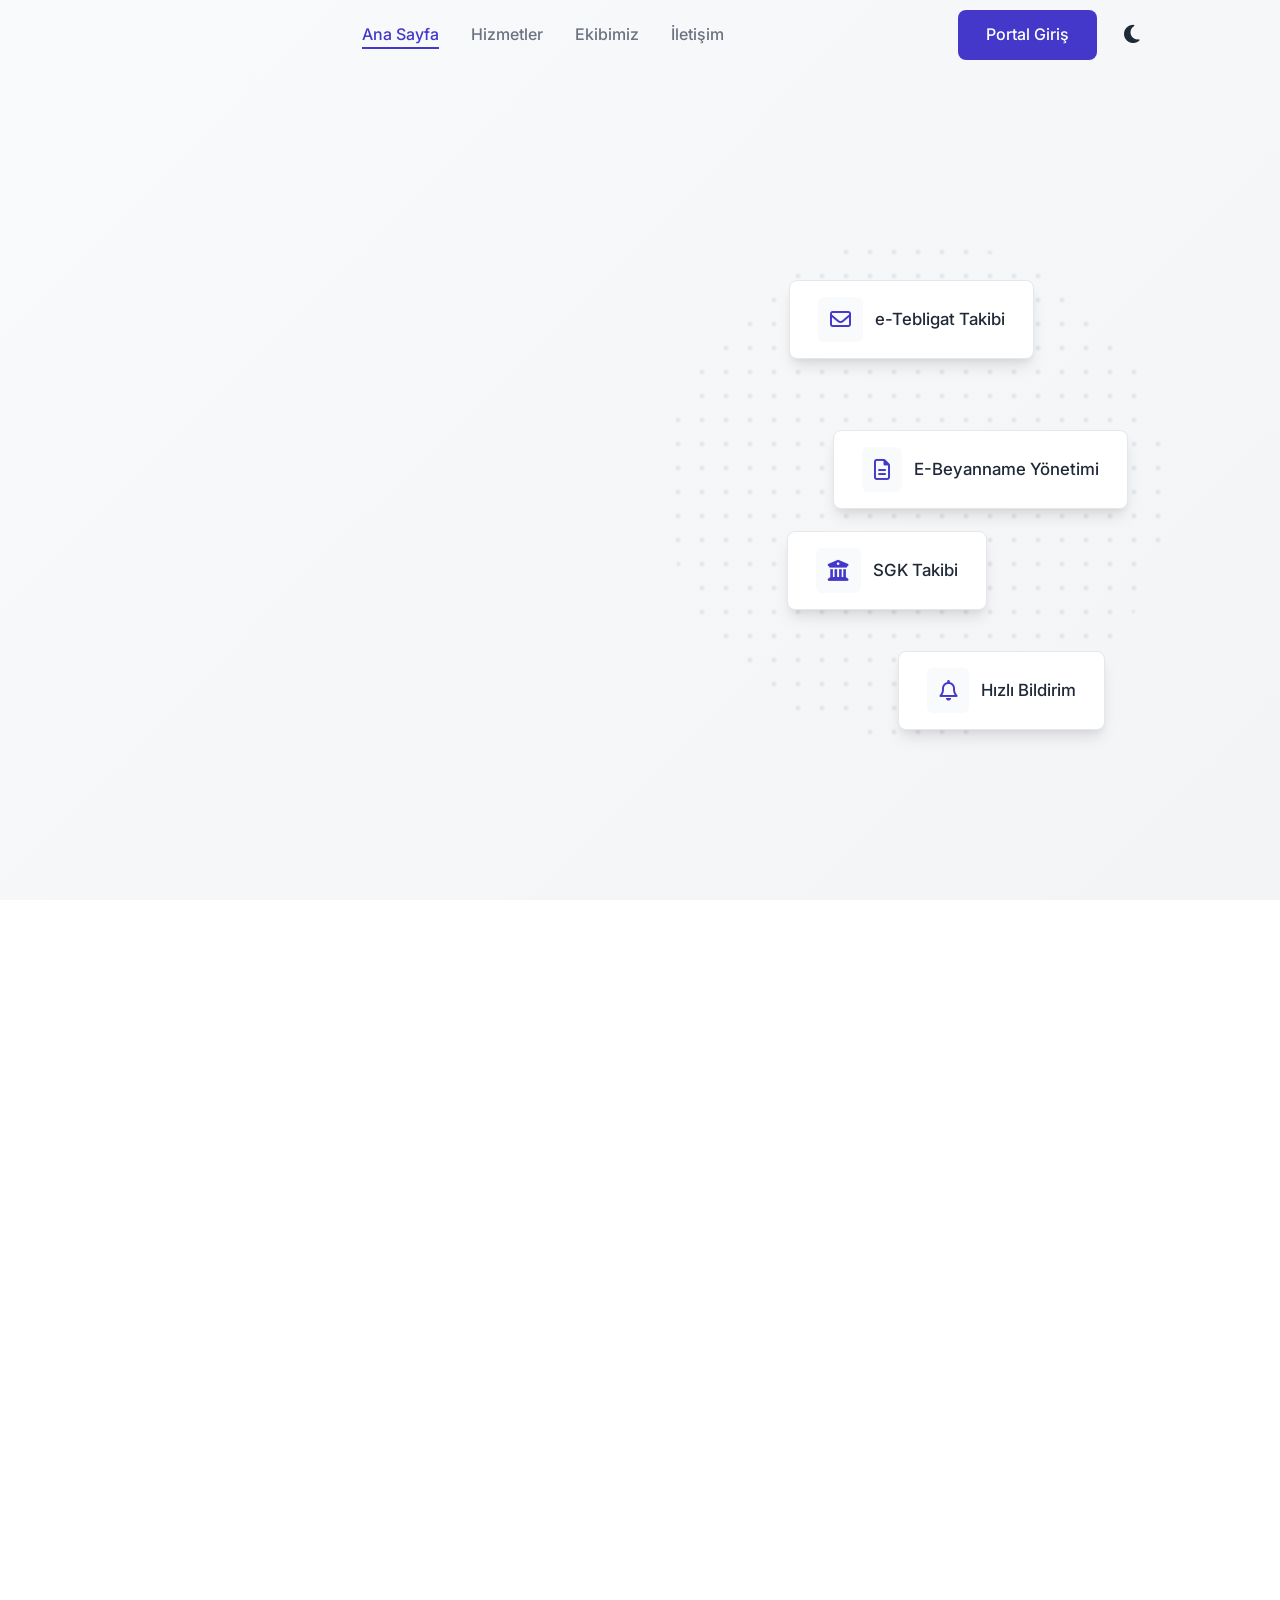
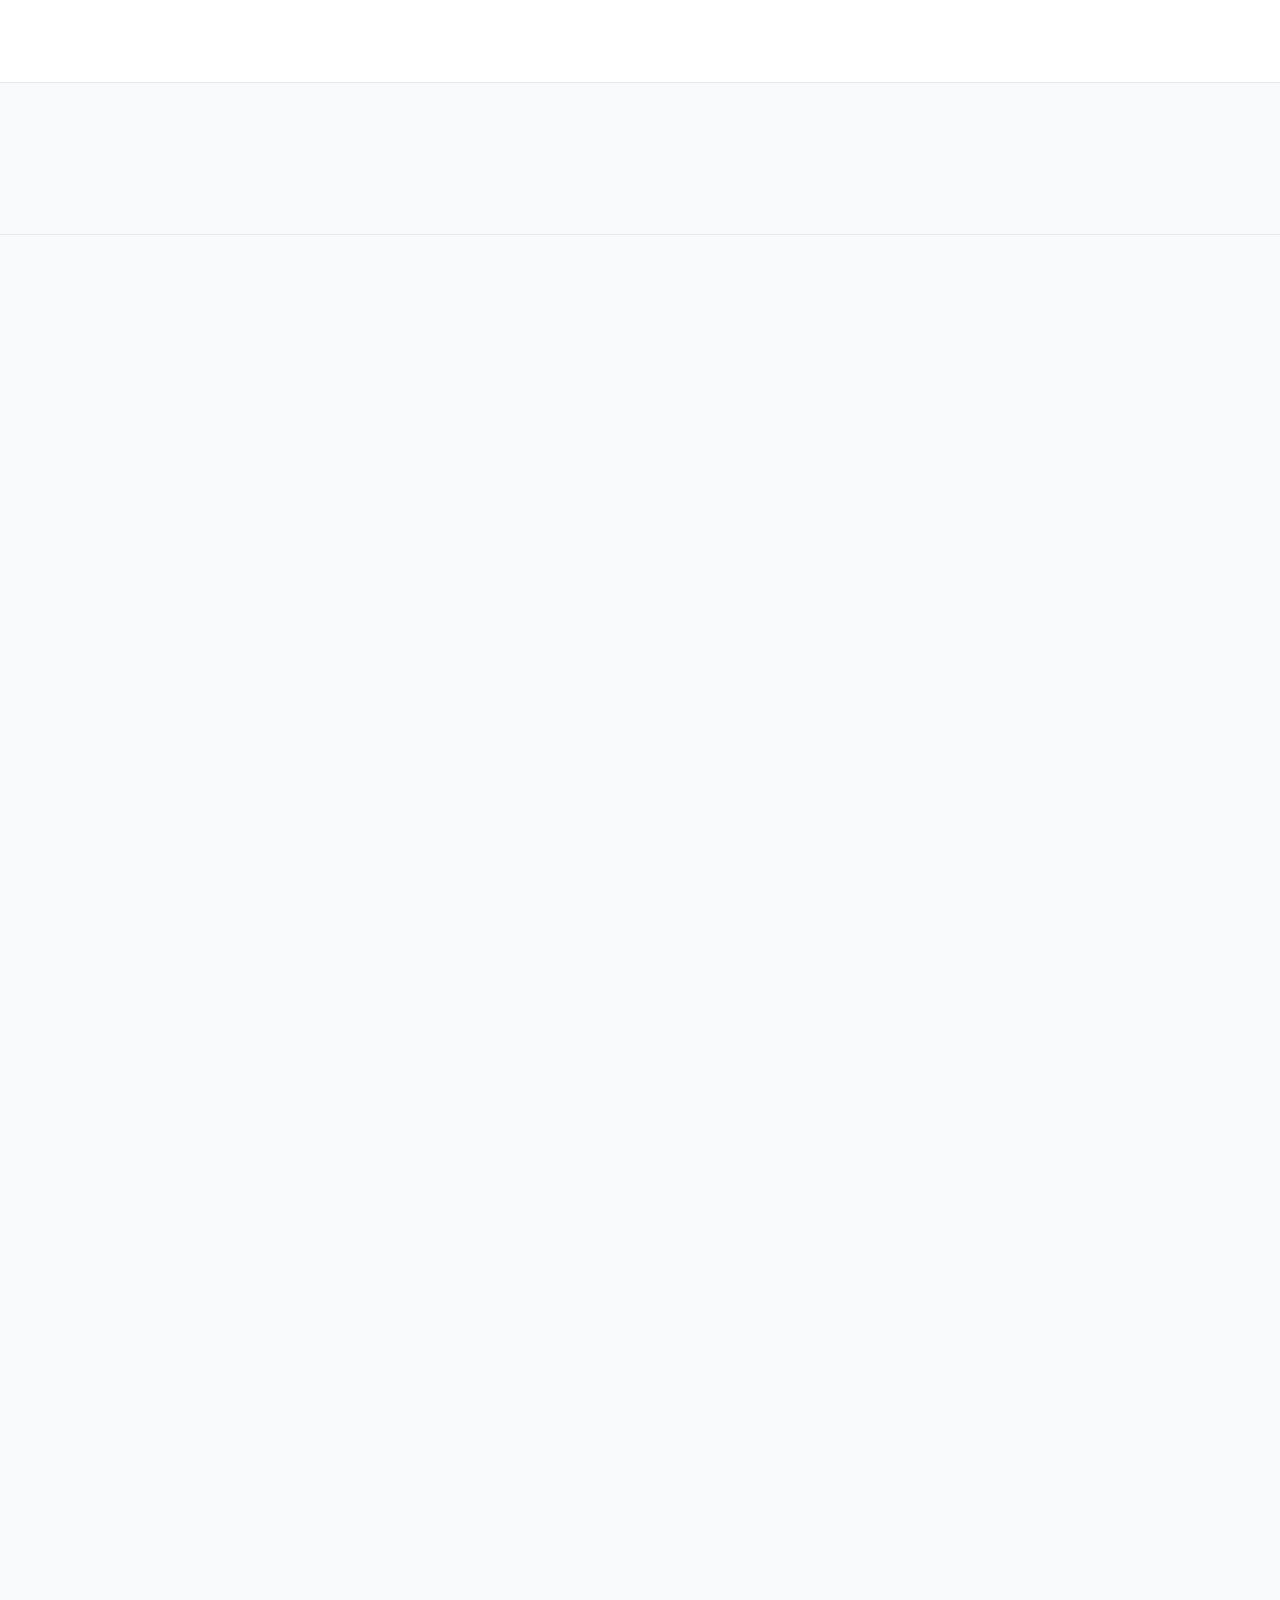
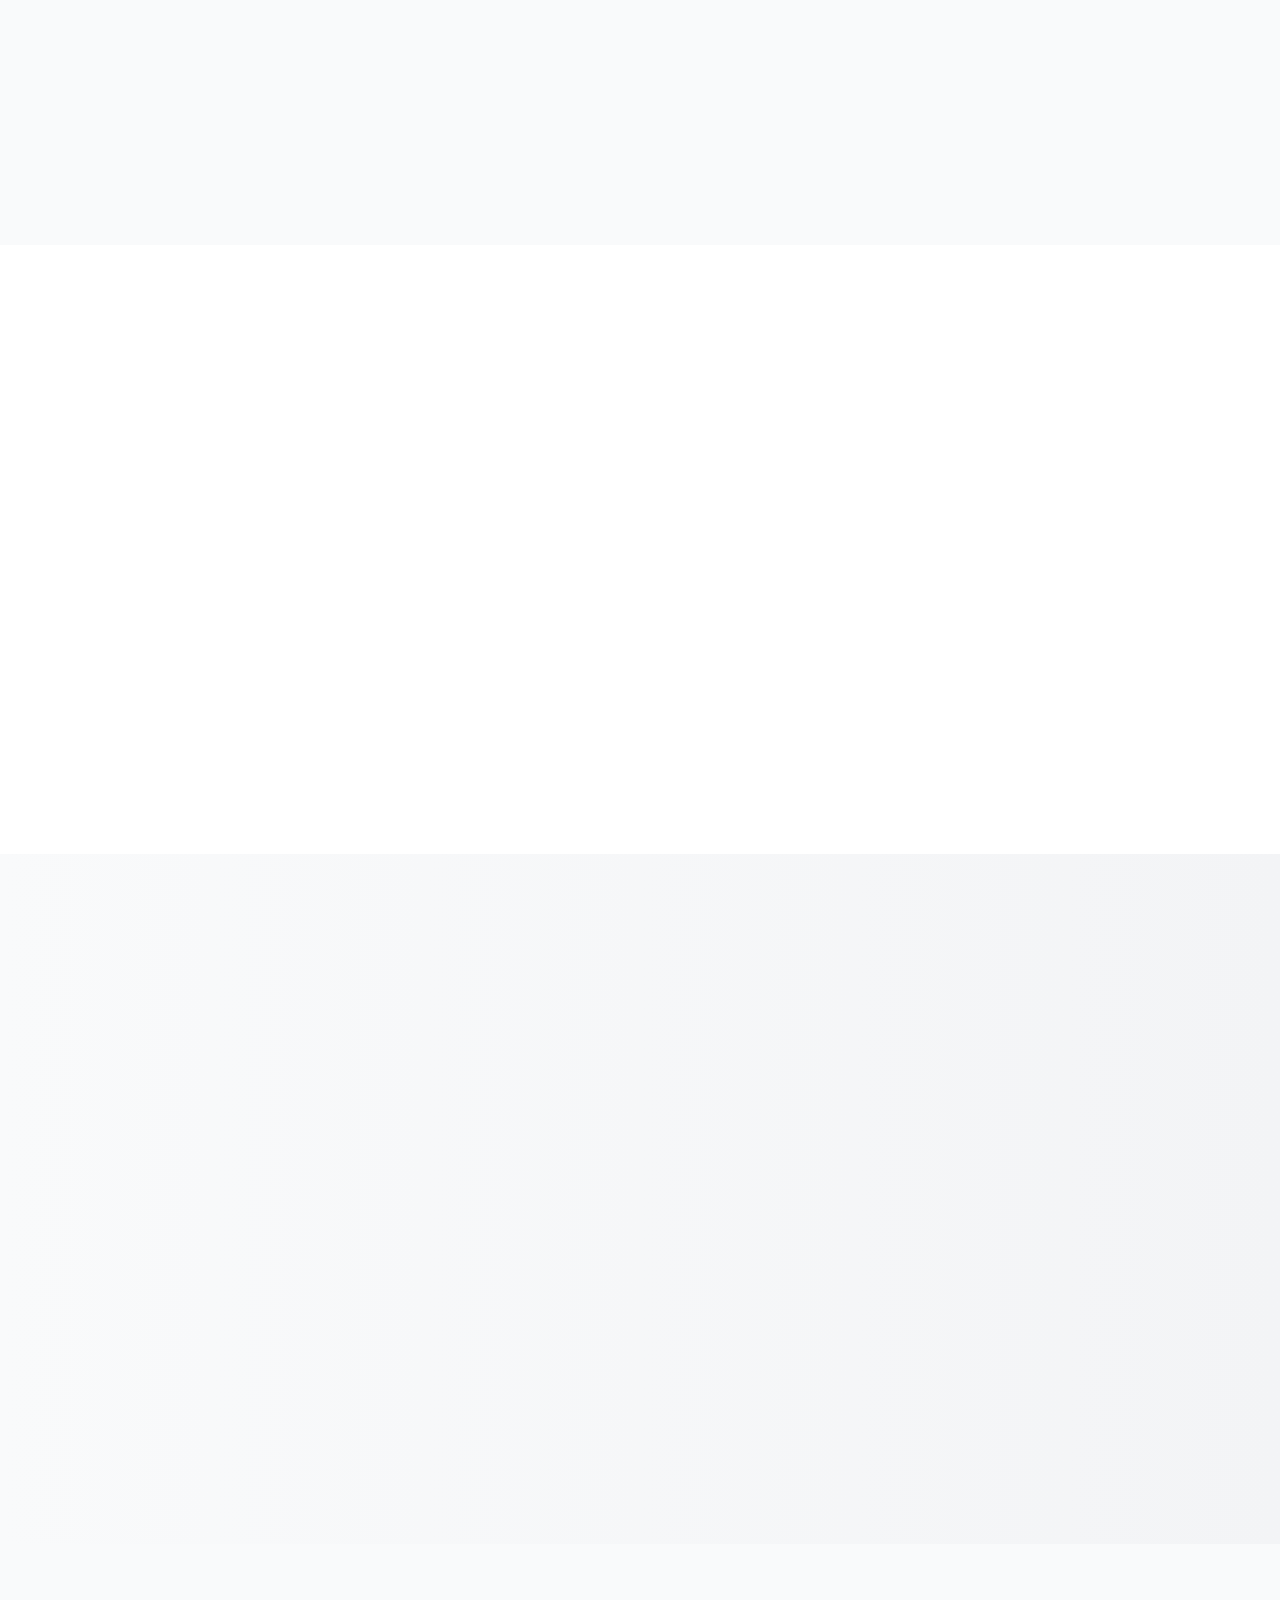
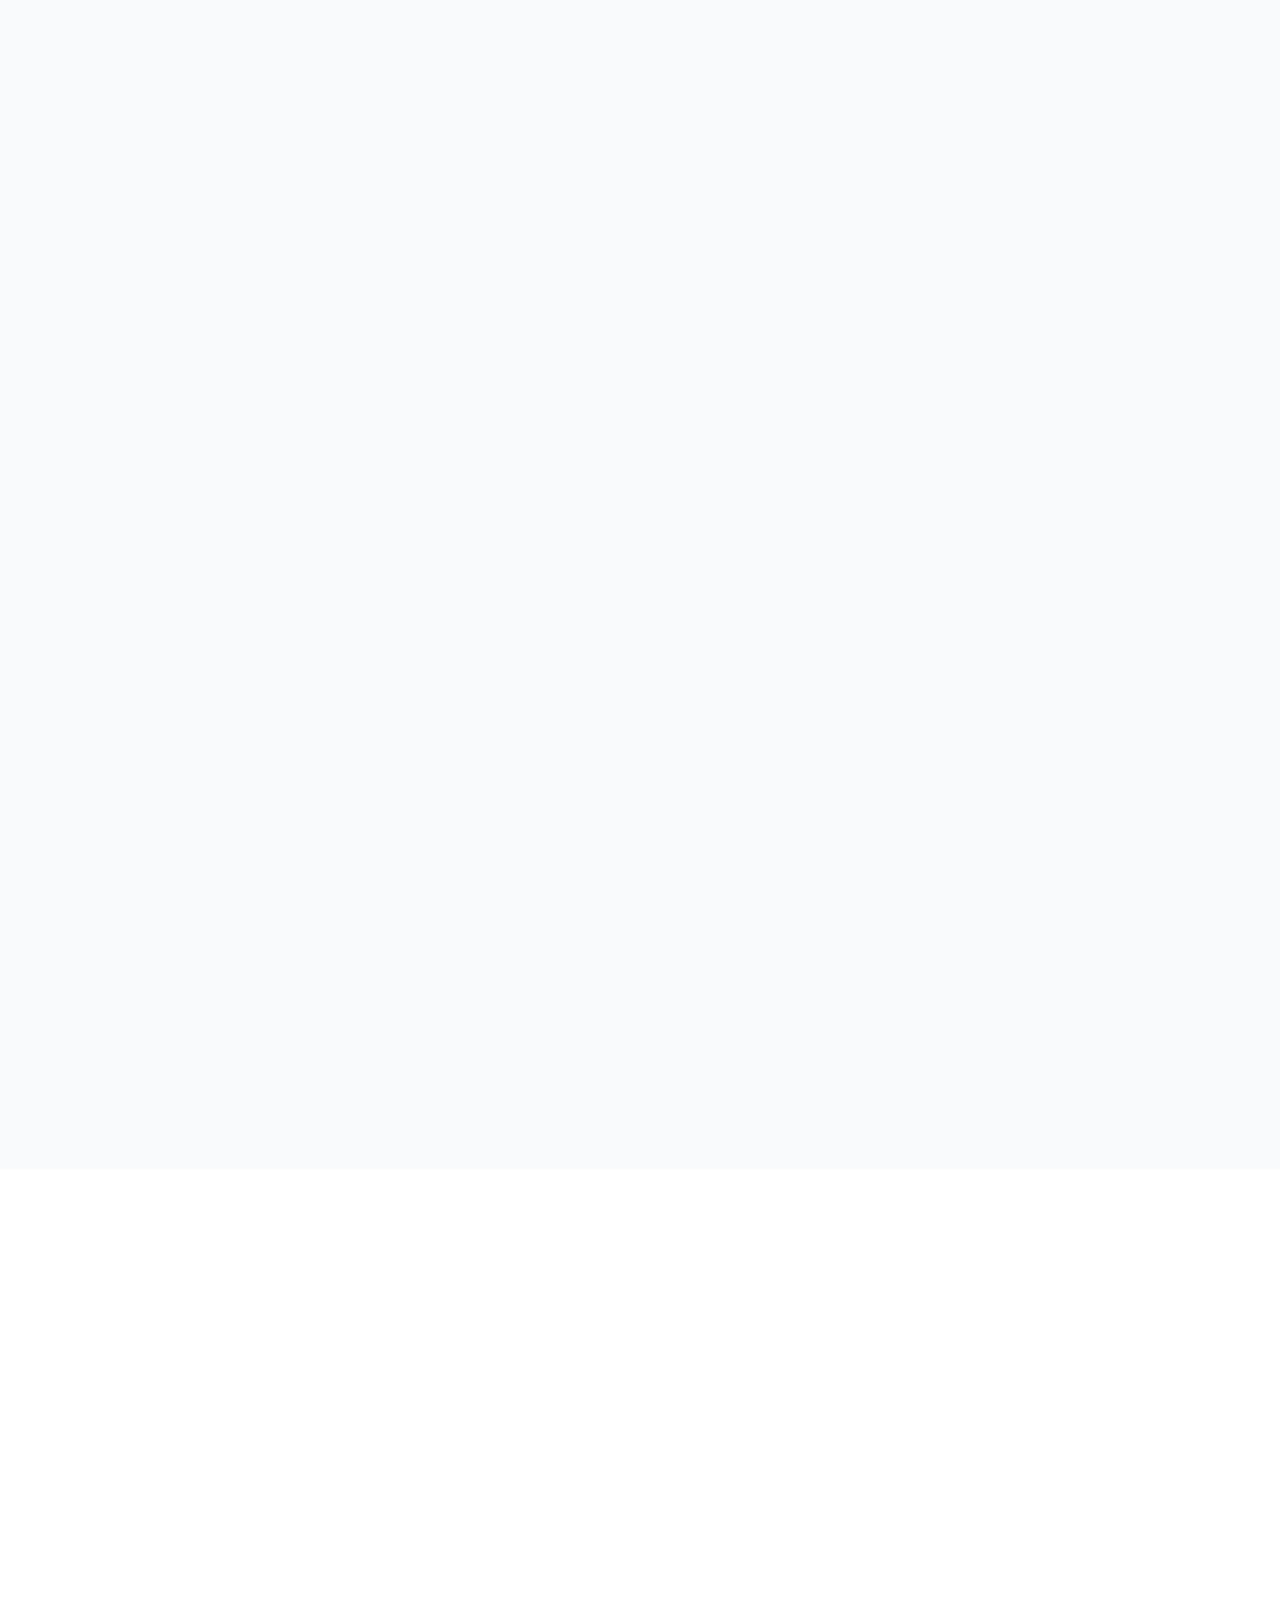
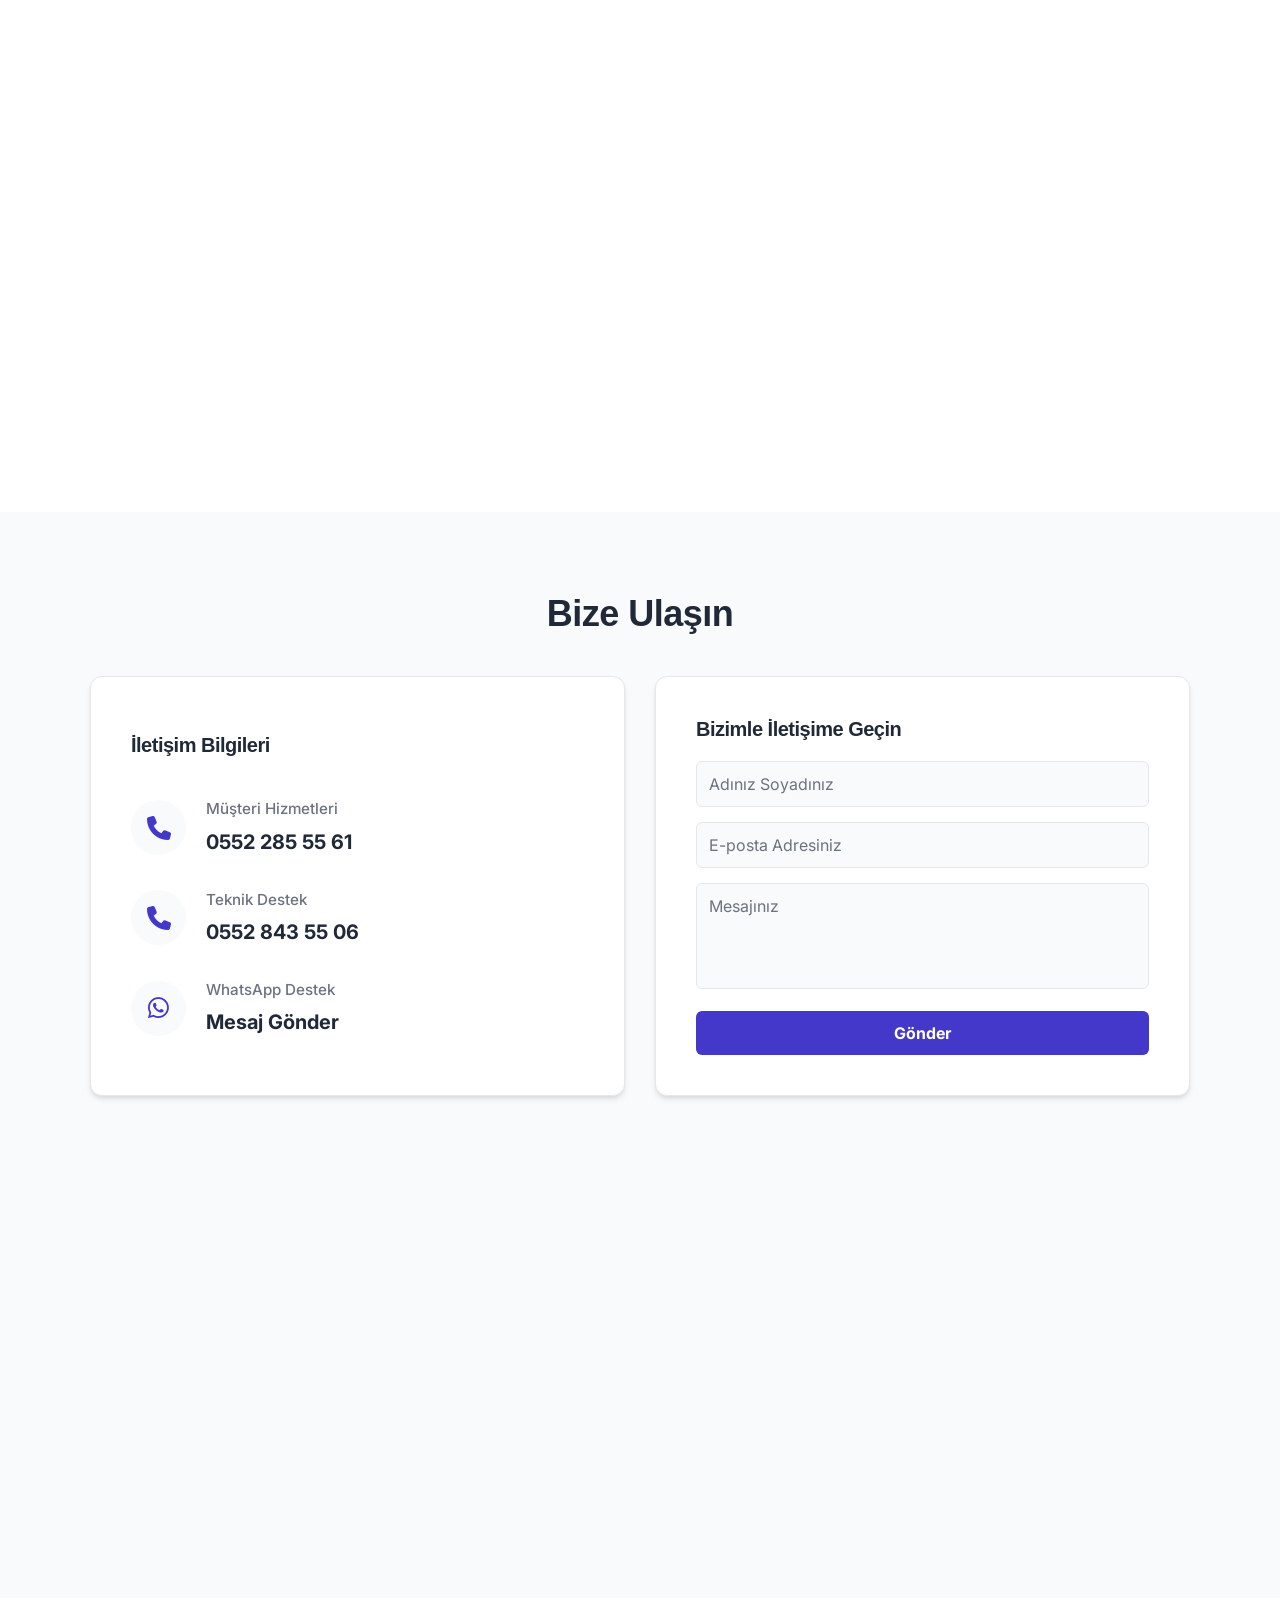
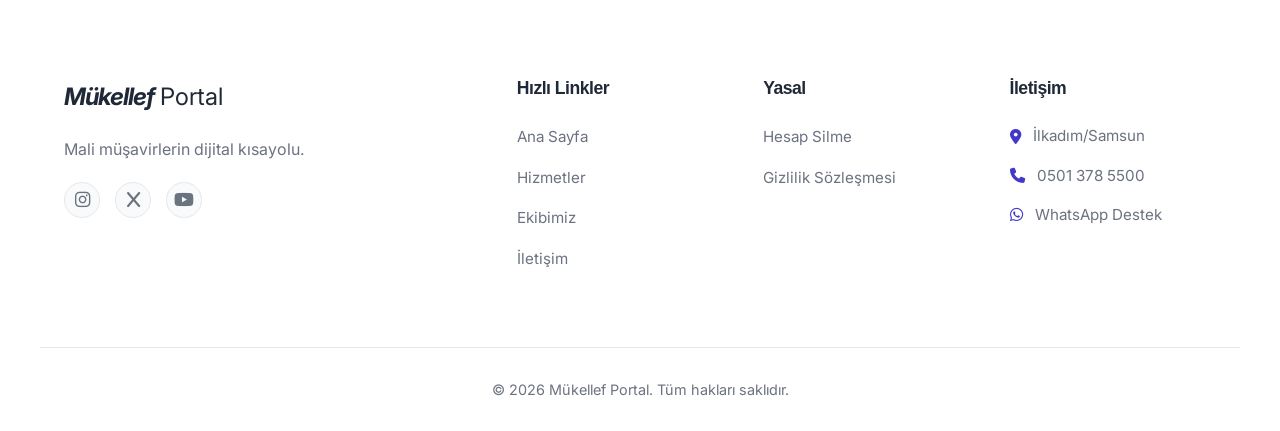
==== commit 7464c68c: "css dosyaları düzeltildi" ====
--- a/public/index.html
+++ b/public/index.html
@@ -12,16 +12,23 @@
     <!-- Google Fonts (300 İnce kalınlığı eklendi) -->
 <link href="https://fonts.googleapis.com/css2?family=Inter:wght@300;400;500;600;700&display=swap" rel="stylesheet">
     <!-- CSS -->
-     <link rel="stylesheet" href="css/base.css">
-     <link rel="stylesheet" href="css/hero.css">
-    <link rel="stylesheet" href="css/main.css">
-    <link rel="stylesheet" href="css/short-cut.css">
-    <link rel="stylesheet" href="css/footer.css">
-    <link rel="stylesheet" href="css/yorumlar.css">
-    <link rel="stylesheet" href="css/okumasatiri.css">
+   
+    <!-- Meta etiketleri, başlık, font ve ikon linkleriniz burada durmaya devam etsin -->
+    
+    <!-- 1. Temel Ayarlar ve Değişkenler -->
+    <link rel="stylesheet" href="css/base.css">
+
+    <!-- 2. Sabit Şablon Elemanları (Header, Footer, Scroll Butonu) -->
+    <link rel="stylesheet" href="css/layout.css">
+
+    <!-- 3. Sayfa İçi Büyük Bölümler (Hero, İçerik, Ekip, İletişim vb.) -->
+    <link rel="stylesheet" href="css/sections.css">
+
+    <!-- 4. Özel Bileşenler ve Animasyonlar (Yorumlar vb.) -->
+    <link rel="stylesheet" href="css/components.css">
+
+    <!-- 5. EN SON: Responsive (Büyük Ekran, Tablet ve Mobil Sorguları) -->
     <link rel="stylesheet" href="css/responsive.css">
-
-
 </head>
 
 <body>
--- a/public/css/base.css
+++ b/public/css/base.css
@@ -1,82 +1,220 @@
-  html {
-        scroll-behavior: smooth;
-    }
-
- 
- /* --- Light Theme (Varsayılan) --- */
-    :root {
-        --primary-color: #312e81;
-        --primary-light: #3730a3;
-        --accent-color: #4338ca;
-        --text-dark: #1f2937;
-        --text-gray: #6b7280;
-        --bg-white: #ffffff;
-        --bg-light: #f9fafb;
-        --bg-section: #f3f4f6;
-        --border-color: #e5e7eb;
-        --shadow-sm: 0 1px 2px 0 rgba(0, 0, 0, 0.05);
-        --shadow-md: 0 4px 6px -1px rgba(0, 0, 0, 0.1), 0 2px 4px -1px rgba(0, 0, 0, 0.06);
-        --shadow-lg: 0 10px 15px -3px rgba(0, 0, 0, 0.1), 0 4px 6px -2px rgba(0, 0, 0, 0.05);
-        --radius-md: 8px;
-        --radius-lg: 16px;
-        --transition: all 0.3s ease;
-
-        --gradient-hero: linear-gradient(135deg, rgba(249, 250, 251, 1) 0%, rgba(243, 244, 246, 1) 100%);
-        --gradient-info: linear-gradient(90deg, rgba(249, 250, 251, 1) 0%, rgba(243, 244, 246, 1) 100%);
-    }
-
-
-     /* --- Dark Theme --- */
-    [data-theme="dark"] {
-        --primary-color: #6366f1;
-        --primary-light: #818cf8;
-        --accent-color: #6366f1;
-        --text-dark: #f9fafb;
-        --text-gray: #9ca3af;
-        --bg-white: #111827;
-        --bg-light: #1f2937;
-        --bg-section: #374151;
-        --border-color: #374151;
-        --shadow-sm: 0 1px 2px 0 rgba(0, 0, 0, 0.5);
-        --shadow-md: 0 4px 6px -1px rgba(0, 0, 0, 0.6);
-        --shadow-lg: 0 10px 15px -3px rgba(0, 0, 0, 0.7);
-
-        --gradient-hero: linear-gradient(135deg, #111827 0%, #1f2937 100%);
-        --gradient-info: linear-gradient(90deg, #111827 0%, #1f2937 100%);
-    }
-
-     /* =========================================
-    2. RESET & BASE
-    ========================================= */
-    * {
-        margin: 0;
-        padding: 0;
-        box-sizing: border-box;
-    }
-
-       html {
-        scroll-behavior: smooth;
-    }
-
-    body {
-        font-family: 'Inter', sans-serif;
-        color: var(--text-dark);
-        line-height: 1.6;
-        background-color: var(--bg-white);
-        overflow-x: hidden;
-        transition: background-color 0.4s ease, color 0.4s ease;
-    }
-
-    a {
-        text-decoration: none;
-        color: inherit;
-    }
-
-    ul {
-        list-style: none;
-    }
-
-    img {
-        max-width: 100%;
-        height: auto;
-    }+/* --- Tema Değişkenleri (Light & Dark) --- */
+:root {
+    --primary-color: #312e81;
+    --primary-light: #3730a3;
+    --accent-color: #4338ca;
+    --text-dark: #1f2937;
+    --text-gray: #6b7280;
+    --bg-white: #ffffff;
+    --bg-light: #f9fafb;
+    --bg-section: #f3f4f6;
+    --border-color: #e5e7eb;
+    --shadow-sm: 0 1px 2px 0 rgba(0, 0, 0, 0.05);
+    --shadow-md: 0 4px 6px -1px rgba(0, 0, 0, 0.1), 0 2px 4px -1px rgba(0, 0, 0, 0.06);
+    --shadow-lg: 0 10px 15px -3px rgba(0, 0, 0, 0.1), 0 4px 6px -2px rgba(0, 0, 0, 0.05);
+    --radius-md: 8px;
+    --radius-lg: 16px;
+    --transition: all 0.3s ease;
+    --gradient-hero: linear-gradient(135deg, rgba(249, 250, 251, 1) 0%, rgba(243, 244, 246, 1) 100%);
+    --gradient-info: linear-gradient(90deg, rgba(249, 250, 251, 1) 0%, rgba(243, 244, 246, 1) 100%);
+}
+
+[data-theme="dark"] {
+    --primary-color: #6366f1;
+    --primary-light: #818cf8;
+    --accent-color: #6366f1;
+    --text-dark: #f9fafb;
+    --text-gray: #9ca3af;
+    --bg-white: #111827;
+    --bg-light: #1f2937;
+    --bg-section: #374151;
+    --border-color: #374151;
+    --shadow-sm: 0 1px 2px 0 rgba(0, 0, 0, 0.5);
+    --shadow-md: 0 4px 6px -1px rgba(0, 0, 0, 0.6);
+    --shadow-lg: 0 10px 15px -3px rgba(0, 0, 0, 0.7);
+    --gradient-hero: linear-gradient(135deg, #111827 0%, #1f2937 100%);
+    --gradient-info: linear-gradient(90deg, #111827 0%, #1f2937 100%);
+}
+
+/* --- Reset & Base --- */
+* {
+    margin: 0;
+    padding: 0;
+    box-sizing: border-box;
+}
+
+html {
+    scroll-behavior: smooth;
+}
+
+body {
+    font-family: 'Inter', sans-serif;
+    color: var(--text-dark);
+    line-height: 1.6;
+    background-color: var(--bg-white);
+    overflow-x: hidden;
+    transition: background-color 0.4s ease, color 0.4s ease;
+}
+
+a {
+    text-decoration: none;
+    color: inherit;
+}
+
+ul {
+    list-style: none;
+    padding: 0;
+    margin: 0;
+}
+
+img {
+    max-width: 100%;
+    height: auto;
+}
+
+/* --- Düzen Sınıfları --- */
+.container {
+    width: 100%;
+    max-width: 1200px;
+    margin: 0 auto;
+    padding: 0 24px;
+}
+
+.container-fluid {
+    width: 100%;
+    padding: 0 10%;
+}
+
+.bg-light {
+    background-color: var(--bg-light);
+}
+
+.bg-white {
+    background-color: var(--bg-white);
+}
+
+.border-y {
+    border-top: 1px solid var(--border-color);
+    border-bottom: 1px solid var(--border-color);
+}
+
+/* --- Tipografi --- */
+h1,
+h2,
+h3,
+h4,
+.intro-title,
+.contact-title {
+    font-family: 'Poppins', sans-serif;
+    font-weight: 700;
+    line-height: 1.2;
+    margin-bottom: 15px;
+    letter-spacing: -0.5px;
+}
+
+h2 {
+    font-size: 2.2rem;
+    color: var(--text-dark);
+}
+
+.section-title {
+    text-align: center;
+    margin-bottom: 60px;
+}
+
+.section-title p {
+    color: var(--text-gray);
+    font-size: 1.1rem;
+}
+
+.text-accent {
+    color: var(--accent-color);
+}
+
+/* --- Butonlar --- */
+.btn {
+    display: inline-flex;
+    align-items: center;
+    justify-content: center;
+    padding: 12px 28px;
+    border-radius: var(--radius-md);
+    font-weight: 500;
+    transition: var(--transition);
+    cursor: pointer;
+    gap: 8px;
+    border: none;
+    font-size: 1rem;
+    text-align: center;
+    white-space: nowrap;
+}
+
+.btn-primary {
+    background-color: var(--accent-color);
+    color: white;
+    transition: all 0.3s ease;
+}
+
+.btn-primary:hover,
+.hero-content .btn-primary:hover,
+.contact-submit-btn:hover {
+    background-color: var(--primary-light);
+    transform: translateY(-5px);
+    box-shadow: 0 10px 20px rgba(67, 56, 202, 0.3);
+}
+
+.btn-outline {
+    background-color: transparent;
+    border: 1px solid var(--border-color);
+    color: var(--text-dark);
+}
+
+.btn-outline:hover {
+    border-color: var(--text-gray);
+    background-color: var(--bg-light);
+    transform: translateY(-2px);
+}
+
+.btn-white {
+    background-color: var(--bg-white);
+    color: var(--text-dark);
+    border: 1px solid var(--border-color);
+}
+
+.btn-white:hover {
+    box-shadow: var(--shadow-md);
+    transform: translateY(-2px);
+}
+
+.link-btn {
+    color: var(--accent-color);
+    font-weight: 500;
+    font-size: 0.95rem;
+    display: inline-flex;
+    align-items: center;
+    gap: 8px;
+    margin-top: auto;
+}
+
+.link-btn:hover {
+    gap: 12px;
+}
+
+.theme-toggle-btn {
+    background: transparent;
+    border: none;
+    color: var(--text-dark);
+    font-size: 1.3rem;
+    cursor: pointer;
+    width: 40px;
+    height: 40px;
+    border-radius: 50%;
+    display: flex;
+    align-items: center;
+    justify-content: center;
+    transition: var(--transition);
+}
+
+.theme-toggle-btn:hover {
+    background-color: var(--bg-light);
+    color: var(--accent-color);
+}
--- a/public/css/layout.css
+++ b/public/css/layout.css
@@ -0,0 +1,279 @@
+/* --- HEADER & NAVIGATION --- */
+.header {
+    padding: 10px 0;
+    position: fixed;
+    width: 100%;
+    top: 0;
+    z-index: 1000;
+    background: var(--bg-white);
+    border-bottom: 1px solid transparent;
+    transition: var(--transition);
+}
+
+@supports (backdrop-filter: blur(10px)) {
+    .header {
+        background: transparent;
+    }
+
+    .header.scrolled {
+        padding: 5px 0;
+        background: rgba(255, 255, 255, 0.9);
+        backdrop-filter: blur(10px);
+    }
+}
+
+[data-theme="dark"] .header.scrolled {
+    background: rgba(17, 24, 39, 0.9);
+}
+
+[data-theme="light"] .header.scrolled {
+    background: rgba(255, 255, 255, 0.9);
+}
+
+.header.scrolled {
+    padding: 15px 0;
+    border-bottom: 1px solid var(--border-color);
+    box-shadow: var(--shadow-sm);
+}
+
+.nav-container {
+    display: flex;
+    justify-content: space-between;
+    align-items: center;
+}
+
+.logo {
+    font-size: 1.5rem;
+    font-weight: 400;
+    z-index: 1001;
+    color: var(--text-dark);
+}
+
+.logo strong {
+    font-weight: 700;
+    font-style: italic;
+    letter-spacing: -1px;
+}
+
+.logo img {
+    width: 150px;
+    height: auto;
+    max-height: 70px;
+}
+
+.navbar ul {
+    display: flex;
+    gap: 32px;
+    align-items: center;
+}
+
+.navbar a {
+    color: var(--text-gray);
+    font-weight: 500;
+    position: relative;
+    padding-bottom: 5px;
+    transition: color 0.3s ease;
+}
+
+.navbar a::after {
+    content: '';
+    position: absolute;
+    left: 0;
+    bottom: 0;
+    width: 0%;
+    height: 2px;
+    background-color: var(--accent-color);
+    transition: width 0.3s ease-in-out;
+}
+
+.navbar a:hover,
+.navbar a.active {
+    color: var(--accent-color);
+}
+
+.navbar a:hover::after,
+.navbar a.active::after {
+    width: 100%;
+}
+
+header .nav-links a {
+    font-family: 'Inter', sans-serif;
+    font-weight: 500;
+    letter-spacing: 0.3px;
+    text-transform: uppercase;
+    font-size: 0.9rem;
+}
+
+.header-right {
+    display: flex;
+    align-items: center;
+    gap: 15px;
+}
+
+.mobile-menu-btn {
+    display: none;
+    background: none;
+    border: none;
+    font-size: 1.5rem;
+    color: var(--text-dark);
+    cursor: pointer;
+    z-index: 1001;
+}
+
+body.menu-open {
+    position: fixed;
+    left: 0;
+    right: 0;
+    width: 100%;
+    overflow: hidden;
+}
+
+/* --- FOOTER --- */
+.footer {
+    padding: 80px 0 30px;
+    background-color: var(--bg-white);
+}
+
+.footer-grid {
+    display: grid;
+    grid-template-columns: 2fr 1fr 1fr 1fr;
+    gap: 40px;
+    margin-bottom: 60px;
+}
+
+.brand-col p {
+    color: var(--text-gray);
+    margin-top: 20px;
+    font-size: 1rem;
+}
+
+.footer-col h4 {
+    font-size: 1.1rem;
+    margin-bottom: 25px;
+    color: var(--text-dark);
+}
+
+.footer-col ul li {
+    margin-bottom: 15px;
+}
+
+.footer-col ul a {
+    color: var(--text-gray);
+    font-size: 0.95rem;
+    transition: var(--transition);
+}
+
+.footer-col ul a:hover {
+    color: var(--accent-color);
+    padding-left: 5px;
+}
+
+.contact-info li {
+    color: var(--text-gray);
+    font-size: 0.95rem;
+    display: flex;
+    align-items: center;
+    gap: 12px;
+}
+
+.contact-info i {
+    color: var(--accent-color);
+}
+
+.footer-bottom {
+    border-top: 1px solid var(--border-color);
+    padding-top: 30px;
+    text-align: center;
+}
+
+.footer-bottom p {
+    color: var(--text-gray);
+    font-size: 0.9rem;
+}
+
+.social-links {
+    display: flex;
+    gap: 15px;
+    margin-top: 20px;
+}
+
+.social-links a {
+    display: inline-flex;
+    align-items: center;
+    justify-content: center;
+    width: 36px;
+    height: 36px;
+    border-radius: 50%;
+    background-color: var(--bg-light);
+    color: var(--text-gray);
+    font-size: 1.1rem;
+    transition: var(--transition);
+    border: 1px solid var(--border-color);
+}
+
+.social-links a:hover {
+    background-color: var(--accent-color);
+    color: white;
+    border-color: var(--accent-color);
+    transform: translateY(-3px);
+}
+
+/* --- PROGRESS SCROLL BUTTON --- */
+#progress-scroll-btn {
+    position: fixed;
+    bottom: 30px;
+    right: 30px;
+    width: 50px;
+    height: 50px;
+    background-color: transparent;
+    border-radius: 50%;
+    box-shadow: none;
+    cursor: pointer;
+    opacity: 0;
+    visibility: hidden;
+    transition: all 0.3s ease;
+    z-index: 10000;
+    display: flex;
+    align-items: center;
+    justify-content: center;
+}
+
+#progress-scroll-btn.active {
+    opacity: 1;
+    visibility: visible;
+}
+
+.arrow-icon {
+    font-size: 20px;
+    color: rgba(51, 51, 51, 0.75);
+    transition: transform 0.3s ease, color 0.3s ease;
+}
+
+#progress-scroll-btn:hover .arrow-icon {
+    transform: translateY(-3px);
+    color: rgba(88, 66, 227, 1);
+}
+
+.progress-circle {
+    position: absolute;
+    top: 0;
+    left: 0;
+    width: 100%;
+    height: 100%;
+}
+
+.progress-circle path {
+    fill: none;
+    stroke: rgba(88, 66, 227, 0.7);
+    stroke-width: 4.5;
+    box-sizing: border-box;
+    transition: stroke-dashoffset 0.1s linear, stroke 0.3s ease;
+}
+
+#progress-scroll-btn:hover {
+    background-color: rgba(255, 255, 255, 0.1);
+}
+
+#progress-scroll-btn:hover .progress-circle path {
+    stroke: rgba(88, 66, 227, 1);
+}
--- a/public/css/sections.css
+++ b/public/css/sections.css
@@ -0,0 +1,845 @@
+/* --- HERO SECTION --- */
+.hero {
+    min-height: 100vh;
+    display: flex;
+    align-items: center;
+    padding-top: 80px;
+    background: var(--gradient-hero);
+    position: relative;
+    overflow: hidden;
+    transition: background 0.4s ease;
+}
+
+.hero-container {
+    display: flex;
+    align-items: center;
+    justify-content: space-between;
+    gap: 60px;
+}
+
+.hero-content {
+    flex: 1;
+    max-width: 800px;
+    padding-left: 2%;
+}
+
+.hero-content h1 {
+    font-size: 4rem;
+    font-weight: 800;
+    line-height: 1.1;
+    letter-spacing: -1.5px;
+    margin-bottom: 25px;
+    color: var(--text-dark);
+    background: none !important;
+    padding: 0 !important;
+}
+
+.hero-content h1 span {
+    color: var(--accent-color);
+    display: block;
+    margin-top: 8px;
+    font-weight: 800;
+    background: none !important;
+    padding: 0 !important;
+}
+
+.hero-content p {
+    color: var(--text-gray);
+    margin-bottom: 35px;
+    font-size: 1.15rem;
+}
+
+.hero-buttons {
+    display: flex;
+    gap: 15px;
+    flex-wrap: wrap;
+}
+
+.hero-visual {
+    flex: 1;
+    position: relative;
+    height: 600px;
+    display: flex;
+    justify-content: center;
+    align-items: center;
+}
+
+.hero-visual::before {
+    content: '';
+    position: absolute;
+    width: 500px;
+    height: 500px;
+    background-image: radial-gradient(var(--text-gray) 2px, transparent 2px);
+    background-size: 24px 24px;
+    opacity: 0.2;
+    border-radius: 50%;
+    filter: blur(1px);
+}
+
+.floating-card {
+    background: var(--bg-white);
+    padding: 16px 28px;
+    border-radius: var(--radius-md);
+    box-shadow: var(--shadow-lg);
+    display: flex;
+    align-items: center;
+    gap: 12px;
+    font-weight: 500;
+    font-size: 1.05rem;
+    position: absolute;
+    color: var(--text-dark);
+    white-space: nowrap;
+    z-index: 2;
+    border: 1px solid var(--border-color);
+}
+
+.floating-card i {
+    color: var(--accent-color);
+    font-size: 1.3rem;
+    background: var(--bg-light);
+    padding: 12px;
+    border-radius: 6px;
+}
+
+.card-1 {
+    top: 15%;
+    right: 25%;
+}
+
+.card-2 {
+    top: 40%;
+    right: 5%;
+}
+
+.card-3 {
+    bottom: 30%;
+    right: 35%;
+}
+
+.card-4 {
+    bottom: 10%;
+    right: 10%;
+}
+
+.extra-card-2k,
+.extra-card-4k {
+    display: none !important;
+}
+
+/* --- İÇERİK BÖLÜMLERİ --- */
+.services-intro {
+    padding: 120px 0 80px;
+}
+
+.intro-container {
+    display: flex;
+    align-items: center;
+    justify-content: space-between;
+    gap: 50px;
+}
+
+.intro-content {
+    flex: 1;
+    max-width: 600px;
+}
+
+.badge-soft {
+    display: inline-block;
+    padding: 8px 16px;
+    background-color: rgba(67, 56, 202, 0.1);
+    color: var(--accent-color);
+    border-radius: 20px;
+    font-size: 0.85rem;
+    font-weight: 700;
+    letter-spacing: 0.5px;
+    margin-bottom: 25px;
+}
+
+[data-theme="dark"] .badge-soft {
+    background-color: rgba(99, 102, 241, 0.15);
+}
+
+.intro-title {
+    font-size: 2.8rem;
+    line-height: 1.2;
+    margin-bottom: 25px;
+    color: var(--text-dark);
+}
+
+.intro-desc {
+    font-size: 1.15rem;
+    color: var(--text-gray);
+    line-height: 1.7;
+    margin-bottom: 35px;
+}
+
+.intro-buttons {
+    display: flex;
+    gap: 15px;
+    margin-bottom: 30px;
+}
+
+.social-proof {
+    display: flex;
+    align-items: center;
+    gap: 15px;
+}
+
+.social-proof .stars {
+    color: #facc15;
+    font-size: 1rem;
+}
+
+.social-proof span {
+    font-size: 0.9rem;
+    color: var(--text-gray);
+    font-style: italic;
+}
+
+.intro-visual {
+    flex: 1;
+    display: flex;
+    justify-content: flex-end;
+}
+
+.mockup-box {
+    border-radius: var(--radius-lg);
+    box-shadow: var(--shadow-lg);
+    border: 4px solid var(--border-color);
+    overflow: hidden;
+    background-color: var(--bg-light);
+}
+
+.panel-img {
+    display: block;
+    width: 100%;
+    max-width: 350px;
+    height: auto;
+}
+
+.stats-bar {
+    padding: 40px 0;
+}
+
+.stats-container {
+    display: flex;
+    justify-content: space-around;
+    align-items: center;
+    flex-wrap: wrap;
+    gap: 20px;
+}
+
+.stat-item {
+    text-align: center;
+    display: flex;
+    flex-direction: column;
+    gap: 5px;
+}
+
+.stat-number {
+    font-size: 2.5rem;
+    font-weight: 700;
+    color: var(--text-dark);
+    line-height: 1;
+}
+
+.stat-text {
+    font-size: 1rem;
+    color: var(--text-gray);
+    font-weight: 500;
+}
+
+.services-grid-section {
+    padding: 80px 0 100px;
+}
+
+.services-grid {
+    display: grid;
+    grid-template-columns: repeat(auto-fit, minmax(280px, 1fr));
+    justify-content: center;
+    gap: 30px;
+}
+
+.service-card {
+    max-width: 400px;
+    width: 100%;
+    margin: 0 auto;
+    background: var(--bg-white);
+    padding: 40px;
+    border-radius: var(--radius-lg);
+    box-shadow: var(--shadow-sm);
+    border: 1px solid var(--border-color);
+    transition: transform 0.3s ease, border-color 0.3s ease, box-shadow 0.3s ease;
+    display: flex;
+    flex-direction: column;
+}
+
+.service-card:hover {
+    transform: translateY(-8px) scale(1.03);
+    box-shadow: var(--shadow-lg);
+    border-color: var(--accent-color);
+}
+
+.service-card .icon-box {
+    width: 55px;
+    height: 55px;
+    background-color: var(--bg-light);
+    color: var(--accent-color);
+    display: flex;
+    align-items: center;
+    justify-content: center;
+    border-radius: var(--radius-md);
+    font-size: 1.5rem;
+    margin-bottom: 24px;
+}
+
+.service-card h3 {
+    font-size: 1.3rem;
+    margin-bottom: 15px;
+    color: var(--text-dark);
+}
+
+.service-card p {
+    color: var(--text-gray);
+    margin-bottom: 24px;
+    font-size: 1rem;
+    flex-grow: 1;
+}
+
+.service-card ul.feature-list {
+    margin-top: 15px;
+    text-align: left;
+}
+
+.service-card ul.feature-list li {
+    margin-bottom: 10px;
+    font-size: 0.95rem;
+    color: var(--text-gray);
+    display: flex;
+    align-items: flex-start;
+    line-height: 1.4;
+}
+
+.service-card ul.feature-list li i {
+    color: var(--accent-color);
+    margin-top: 4px;
+    margin-right: 10px;
+    font-size: 0.85rem;
+}
+
+.info-section {
+    padding: 100px 0;
+    background: var(--gradient-info);
+    transition: background 0.4s ease;
+}
+
+.info-container {
+    display: flex;
+    align-items: center;
+    gap: 60px;
+}
+
+.info-content {
+    flex: 1;
+}
+
+.info-content h2 {
+    font-size: 2.5rem;
+    color: var(--text-dark);
+}
+
+.info-content h2 span {
+    color: var(--accent-color);
+}
+
+.info-content .subtitle {
+    color: var(--text-gray);
+    margin-bottom: 40px;
+    font-size: 1.15rem;
+}
+
+.features-list li {
+    display: flex;
+    gap: 20px;
+    margin-bottom: 30px;
+}
+
+.feature-icon {
+    width: 45px;
+    height: 45px;
+    border-radius: 50%;
+    background-color: var(--accent-color);
+    color: white;
+    display: flex;
+    align-items: center;
+    justify-content: center;
+    flex-shrink: 0;
+    font-size: 1.1rem;
+}
+
+.features-list h4 {
+    margin-bottom: 8px;
+    font-size: 1.1rem;
+    color: var(--text-dark);
+}
+
+.features-list p {
+    color: var(--text-gray);
+    font-size: 0.95rem;
+}
+
+.info-visual {
+    flex: 1;
+    display: flex;
+    justify-content: center;
+}
+
+.experience-card {
+    background: var(--bg-white);
+    padding: 60px 50px;
+    border-radius: var(--radius-lg);
+    text-align: center;
+    box-shadow: var(--shadow-lg);
+    width: 100%;
+    max-width: 400px;
+    border-top: 5px solid var(--accent-color);
+    border: 1px solid var(--border-color);
+}
+
+.experience-card i {
+    font-size: 3rem;
+    color: var(--accent-color);
+    margin-bottom: 20px;
+}
+
+.experience-card h3 {
+    font-size: 3.5rem;
+    margin-bottom: 5px;
+    color: var(--text-dark);
+}
+
+.experience-card p {
+    font-size: 1rem;
+    color: var(--text-gray);
+    letter-spacing: 1px;
+    margin-bottom: 30px;
+}
+
+.quote-italic {
+    font-style: italic;
+    color: var(--text-gray);
+    font-size: 0.95rem;
+}
+
+.cta {
+    padding: 100px 0;
+    background-color: var(--bg-light);
+    border-top: 1px solid var(--border-color);
+    border-bottom: 1px solid var(--border-color);
+}
+
+.cta-icon {
+    font-size: 2.5rem;
+    color: var(--accent-color);
+    margin-bottom: 20px;
+}
+
+.cta-subtitle {
+    color: var(--accent-color);
+    font-weight: 700;
+    font-size: 0.9rem;
+    letter-spacing: 1.5px;
+    margin-bottom: 15px;
+    text-transform: uppercase;
+}
+
+.cta h2 {
+    margin-bottom: 40px;
+    font-size: 2.2rem;
+    color: var(--text-dark);
+}
+
+.cta-buttons {
+    display: flex;
+    justify-content: center;
+    gap: 20px;
+    flex-wrap: wrap;
+}
+
+.page-intro {
+    padding: 180px 0 100px;
+    background: var(--gradient-hero);
+    transition: background 0.4s ease;
+    border-bottom: 1px solid var(--border-color);
+}
+
+.page-intro .text-center {
+    text-align: center;
+}
+
+.page-intro h1 {
+    font-size: 3rem;
+    margin-bottom: 25px;
+}
+
+.intro-text {
+    max-width: 800px;
+    margin: 0 auto;
+    font-size: 1.15rem;
+    color: var(--text-gray);
+    line-height: 1.8;
+}
+
+.team-section {
+    padding: 100px 0;
+}
+
+.team-grid {
+    display: flex;
+    flex-wrap: wrap;
+    justify-content: center;
+    gap: 30px;
+}
+
+.team-card {
+    width: calc(33.333% - 20px);
+    max-width: 380px;
+    background: var(--bg-white);
+    border: 1px solid var(--border-color);
+    border-radius: var(--radius-lg);
+    overflow: hidden;
+    box-shadow: var(--shadow-sm);
+    transition: var(--transition);
+    text-align: center;
+}
+
+.team-card:hover {
+    box-shadow: var(--shadow-lg);
+    border-color: var(--accent-color);
+}
+
+.team-img-box {
+    width: 100%;
+    aspect-ratio: 1/1;
+    background-color: var(--bg-light);
+    display: flex;
+    align-items: center;
+    justify-content: center;
+    overflow: hidden;
+}
+
+.team-img-box img {
+    width: 100%;
+    height: 100%;
+    object-fit: cover;
+    object-position: top center;
+    transition: transform 0.5s ease;
+}
+
+.team-card:hover .team-img-box img {
+    transform: scale(1.05);
+}
+
+.placeholder-icon {
+    font-size: 4rem;
+    color: var(--text-gray);
+    opacity: 0.3;
+}
+
+.team-info {
+    padding: 25px 20px;
+    position: relative;
+}
+
+.member-details {
+    transition: transform 0.4s ease;
+}
+
+.team-card:hover .member-details {
+    transform: translateY(-12px);
+}
+
+.member-details h4 {
+    font-size: 1.25rem;
+    color: var(--text-dark);
+    margin-bottom: 5px;
+}
+
+.member-details p {
+    color: var(--accent-color);
+    font-size: 0.95rem;
+    font-weight: 500;
+}
+
+.member-social {
+    position: absolute;
+    bottom: 8px;
+    left: 0;
+    width: 100%;
+    opacity: 0;
+    visibility: hidden;
+    transform: translateY(15px);
+    transition: all 0.4s ease;
+    text-align: center;
+}
+
+.team-card:hover .member-social {
+    opacity: 1;
+    visibility: visible;
+    transform: translateY(0);
+}
+
+.linkedin-btn {
+    display: inline-flex;
+    align-items: center;
+    gap: 6px;
+    color: #0a66c2;
+    font-weight: 600;
+    font-size: 0.95rem;
+    transition: var(--transition);
+}
+
+.linkedin-btn i {
+    font-size: 1.1rem;
+}
+
+.linkedin-btn:hover {
+    color: var(--primary-color);
+    text-decoration: underline;
+}
+
+[data-theme="dark"] .linkedin-btn {
+    color: #38bdf8;
+}
+
+[data-theme="dark"] .linkedin-btn:hover {
+    color: var(--primary-light);
+}
+
+.partners-section {
+    padding: 100px 0;
+    background-color: var(--bg-white);
+}
+
+.partners-grid {
+    display: grid;
+    grid-template-columns: repeat(auto-fit, minmax(150px, 1fr));
+    gap: 20px;
+    align-items: center;
+}
+
+.partner-card {
+    height: 100px;
+    background-color: var(--bg-light);
+    border: 1px solid var(--border-color);
+    border-radius: var(--radius-md);
+    display: flex;
+    align-items: center;
+    justify-content: center;
+    transition: var(--transition);
+    color: var(--text-gray);
+    font-weight: 600;
+    overflow: hidden;
+    padding: 15px;
+}
+
+.partner-card:hover {
+    background-color: var(--bg-white);
+    box-shadow: var(--shadow-md);
+    border-color: var(--accent-color);
+}
+
+.partner-card img {
+    max-width: 100%;
+    max-height: 100%;
+    object-fit: contain;
+    filter: grayscale(100%);
+    opacity: 0.7;
+    transition: var(--transition);
+}
+
+.partner-card:hover img {
+    filter: grayscale(0%);
+    opacity: 1;
+}
+
+/* --- İLETİŞİM --- */
+.contact-section {
+    padding: 80px 20px;
+    background-color: var(--bg-light);
+    margin-top: 60px;
+    transition: background-color 0.4s ease;
+}
+
+.contact-wrap {
+    max-width: 1100px;
+    margin: 0 auto;
+    text-align: center;
+}
+
+.contact-title {
+    color: var(--text-dark);
+    font-size: 36px;
+    margin-bottom: 40px;
+    font-weight: 700;
+}
+
+.contact-cards {
+    display: flex;
+    flex-wrap: wrap;
+    gap: 30px;
+    justify-content: center;
+    text-align: left;
+}
+
+.contact-phone-card {
+    flex: 1;
+    min-width: 280px;
+    background-color: var(--bg-white);
+    padding: 40px;
+    border-radius: 12px;
+    box-shadow: var(--shadow-md);
+    border: 1px solid var(--border-color);
+    transition: background-color 0.4s ease;
+    display: flex;
+    flex-direction: column;
+    justify-content: center;
+    gap: 30px;
+}
+
+.contact-phone-card h3 {
+    color: var(--text-dark);
+    font-size: 20px;
+    margin-bottom: 10px;
+    text-align: left;
+}
+
+.contact-item {
+    display: flex;
+    align-items: center;
+    gap: 20px;
+}
+
+.contact-icon {
+    width: 55px;
+    height: 55px;
+    background-color: var(--bg-light);
+    border-radius: 50%;
+    display: flex;
+    align-items: center;
+    justify-content: center;
+    font-size: 1.5rem;
+    color: var(--accent-color);
+    transition: var(--transition);
+    flex-shrink: 0;
+}
+
+.contact-item:hover .contact-icon {
+    background-color: var(--accent-color);
+    color: white;
+    transform: scale(1.1);
+}
+
+.contact-text {
+    display: flex;
+    flex-direction: column;
+    text-align: left;
+}
+
+.contact-text .contact-label {
+    color: var(--text-gray);
+    font-size: 0.95rem;
+    margin-bottom: 4px;
+    font-weight: 500;
+}
+
+.contact-text a {
+    color: var(--text-dark);
+    text-decoration: none;
+    font-size: 1.25rem;
+    font-weight: 700;
+    transition: color 0.3s ease;
+}
+
+.contact-text a:hover {
+    color: var(--accent-color);
+}
+
+.contact-form-card {
+    flex: 1;
+    min-width: 280px;
+    background-color: var(--bg-white);
+    padding: 40px;
+    border-radius: 12px;
+    box-shadow: var(--shadow-md);
+    border: 1px solid var(--border-color);
+    transition: background-color 0.4s ease;
+}
+
+.contact-form-card h3 {
+    color: var(--text-dark);
+    margin-bottom: 20px;
+    font-size: 20px;
+}
+
+.contact-form-card input,
+.contact-form-card textarea {
+    width: 100%;
+    padding: 12px;
+    margin-bottom: 15px;
+    border: 1px solid var(--border-color);
+    border-radius: 6px;
+    box-sizing: border-box;
+    background-color: var(--bg-light);
+    color: var(--text-dark);
+    font-family: inherit;
+    font-size: 1rem;
+    transition: border-color 0.3s ease, background-color 0.4s ease;
+}
+
+.contact-form-card textarea {
+    resize: none;
+}
+
+.contact-form-card input::placeholder,
+.contact-form-card textarea::placeholder {
+    color: var(--text-gray);
+    opacity: 1;
+}
+
+.contact-form-card input:focus,
+.contact-form-card textarea:focus {
+    outline: none;
+    border-color: var(--accent-color);
+}
+
+.contact-submit-btn {
+    width: 100%;
+    padding: 12px;
+    background-color: var(--accent-color);
+    color: #ffffff;
+    border: none;
+    border-radius: 6px;
+    font-weight: 700;
+    font-size: 1rem;
+    font-family: inherit;
+    cursor: pointer;
+}
+
+.contact-map-container {
+    width: 100%;
+    margin-top: 40px;
+    background-color: var(--bg-white);
+    padding: 15px;
+    border-radius: 12px;
+    box-shadow: var(--shadow-md);
+    border: 1px solid var(--border-color);
+    transition: background-color 0.4s ease, border-color 0.4s ease;
+}
+
+.contact-map-container iframe {
+    display: block;
+    width: 100%;
+    border-radius: 8px;
+    background-color: var(--bg-light);
+}
--- a/public/css/components.css
+++ b/public/css/components.css
@@ -0,0 +1,186 @@
+/* --- YORUMLAR (Testimonials) --- */
+.testimonials-section {
+    padding: 80px 20px;
+    background-color: var(--bg-white);
+    overflow: hidden;
+}
+
+.testimonials-header {
+    text-align: center;
+    margin-bottom: 40px;
+}
+
+.testimonials-header h2 {
+    font-size: 2rem;
+    color: var(--text-dark);
+    margin-bottom: 10px;
+}
+
+.testimonials-header p {
+    color: var(--text-gray);
+}
+
+.testimonial-slider-wrap {
+    position: relative;
+    width: 100%;
+    display: flex;
+    align-items: center;
+    gap: 15px;
+}
+
+.testimonial-track-container {
+    overflow: hidden;
+    width: 100%;
+    padding: 10px 0;
+    cursor: grab;
+    user-select: none;
+}
+
+.testimonial-track-container:active {
+    cursor: grabbing;
+}
+
+.testimonial-track {
+    display: flex;
+    transition: transform 0.4s ease-in-out;
+    gap: 20px;
+}
+
+.testimonial-card {
+    flex: 0 0 calc(33.333% - 13.33px);
+    background: var(--bg-light);
+    padding: 30px 25px;
+    border-radius: var(--radius-md);
+    border: 1px solid var(--border-color);
+    box-shadow: var(--shadow-sm);
+    text-align: left;
+    box-sizing: border-box;
+    display: flex;
+    flex-direction: column;
+    justify-content: space-between;
+    pointer-events: none;
+}
+
+.testimonial-stars {
+    color: #fbbf24;
+    margin-bottom: 15px;
+    font-size: 14px;
+}
+
+.testimonial-comment {
+    color: var(--text-dark);
+    font-size: 0.95rem;
+    line-height: 1.6;
+    margin-bottom: 20px;
+    font-style: italic;
+}
+
+.testimonial-author h4 {
+    color: var(--text-dark);
+    font-size: 1rem;
+    margin: 0 0 5px 0;
+    font-weight: 600;
+}
+
+.testimonial-author span {
+    color: var(--text-gray);
+    font-size: 0.85rem;
+}
+
+.slider-btn {
+    background-color: var(--bg-white);
+    border: 1px solid var(--border-color);
+    color: var(--text-dark);
+    width: 45px;
+    height: 45px;
+    border-radius: 50%;
+    display: flex;
+    align-items: center;
+    justify-content: center;
+    cursor: pointer;
+    box-shadow: 0 2px 5px rgba(0, 0, 0, 0.1);
+    transition: var(--transition);
+    flex-shrink: 0;
+    z-index: 2;
+}
+
+.slider-btn:hover {
+    background-color: var(--accent-color);
+    color: #fff;
+    border-color: var(--accent-color);
+}
+
+@media (max-width: 992px) {
+    .testimonial-card {
+        flex: 0 0 calc(50% - 10px);
+    }
+}
+
+@media (max-width: 768px) {
+    .testimonial-slider-wrap {
+        gap: 5px;
+    }
+
+    .testimonial-card {
+        flex: 0 0 100%;
+    }
+
+    .slider-btn {
+        width: 35px;
+        height: 35px;
+    }
+}
+
+/* --- ANİMASYONLAR --- */
+.animate-on-scroll {
+    opacity: 0;
+    transform: translateY(40px);
+    transition: opacity 0.8s ease-out, transform 0.8s ease-out;
+}
+
+.animate-on-scroll.is-visible {
+    opacity: 1;
+    transform: translateY(0);
+}
+
+.delay-1 {
+    transition-delay: 0.2s;
+}
+
+.delay-2 {
+    transition-delay: 0.4s;
+}
+
+.delay-3 {
+    transition-delay: 0.6s;
+}
+
+@keyframes float {
+    0% {
+        transform: translateY(0px);
+    }
+
+    50% {
+        transform: translateY(-15px);
+    }
+
+    100% {
+        transform: translateY(0px);
+    }
+}
+
+.float-anim {
+    animation: float 4s ease-in-out infinite;
+}
+
+.float-anim.delay-1 {
+    animation-delay: 1s;
+}
+
+.float-anim.delay-2 {
+    animation-delay: 2s;
+}
+
+.float-anim.delay-3 {
+    animation-delay: 3s;
+}
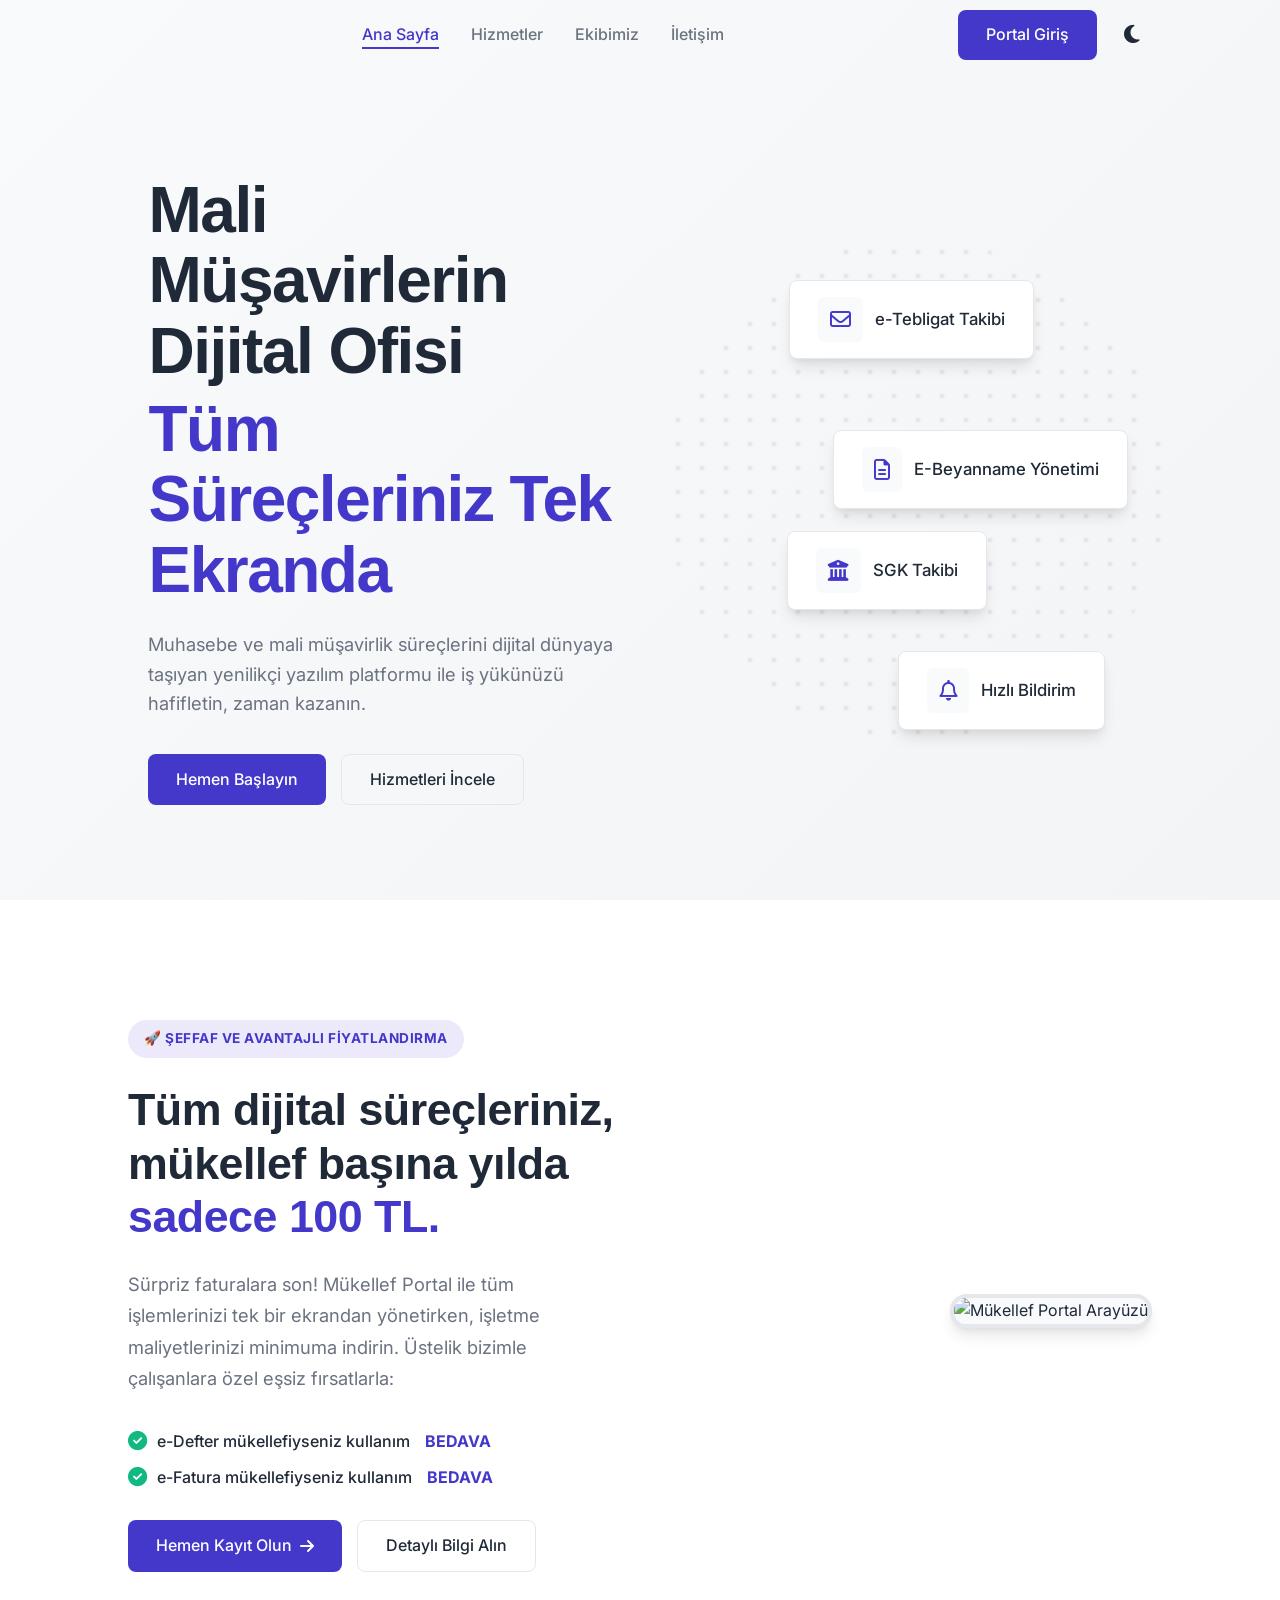
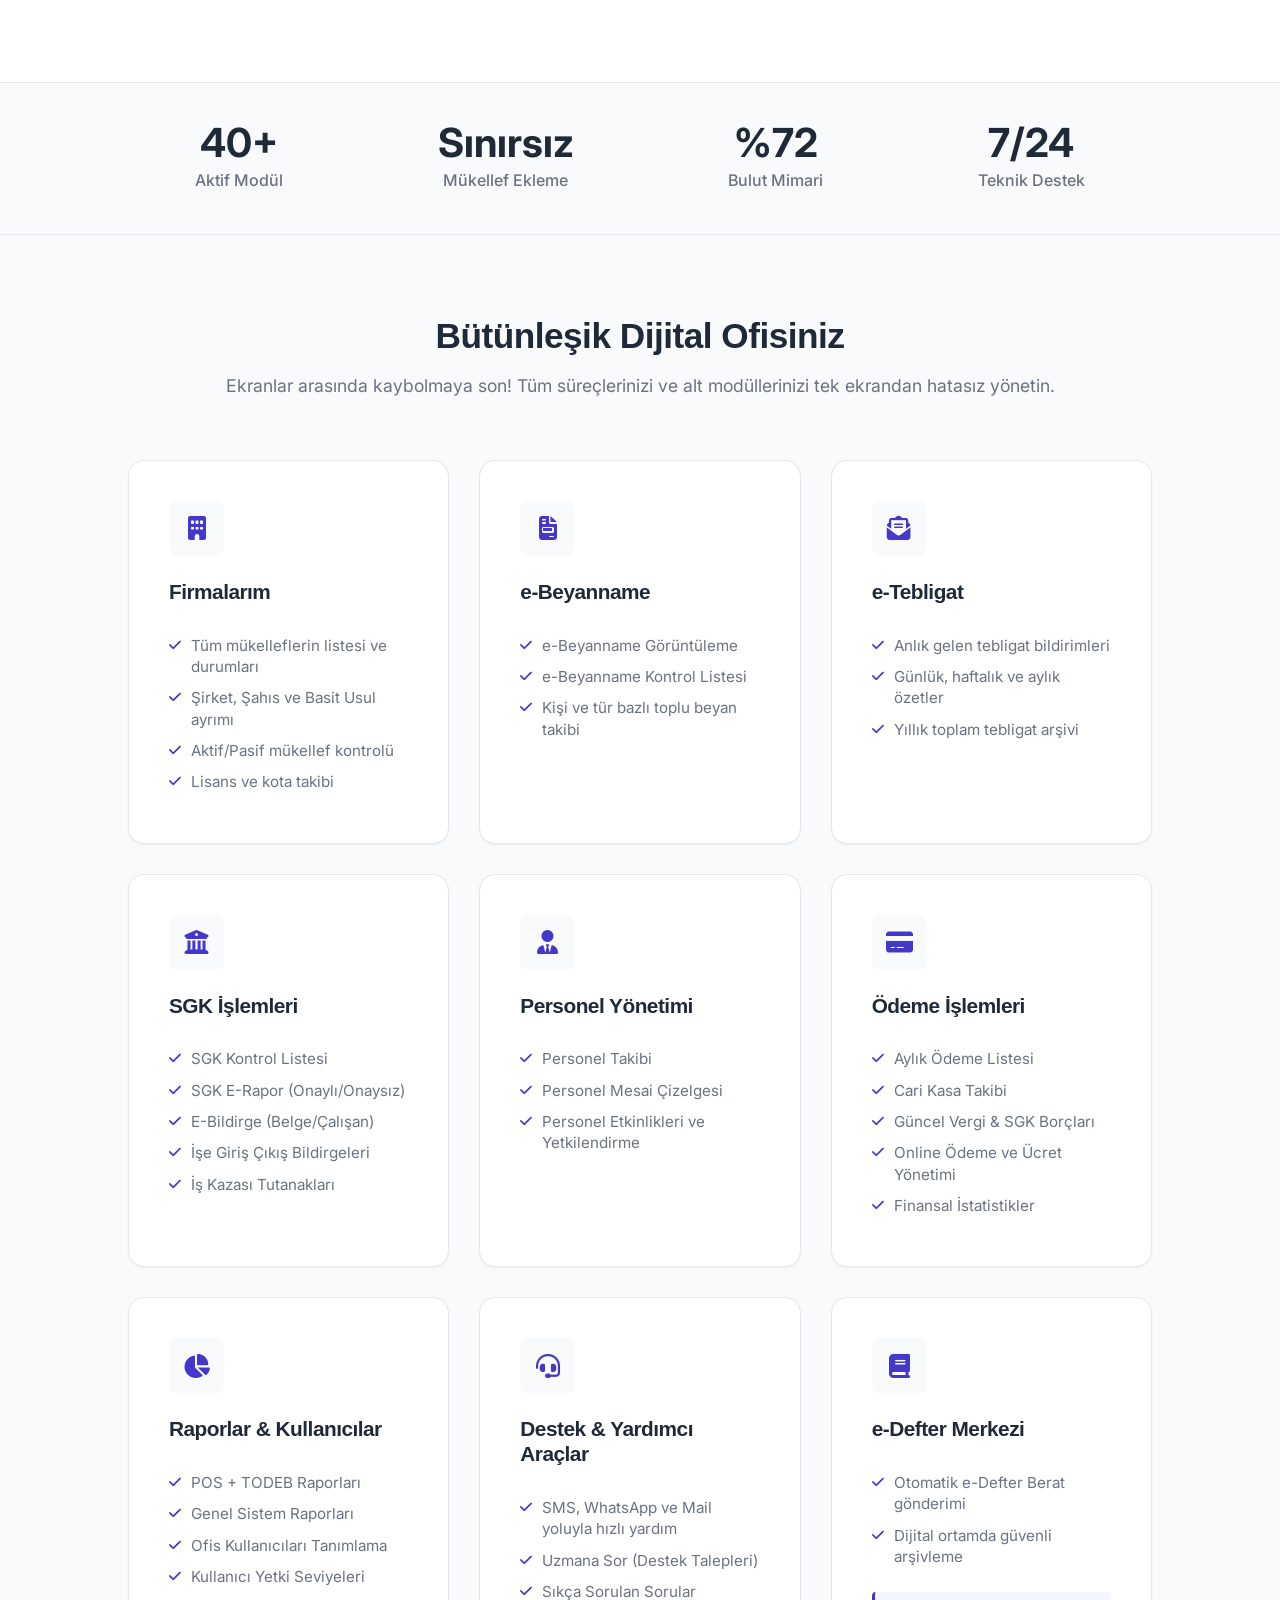
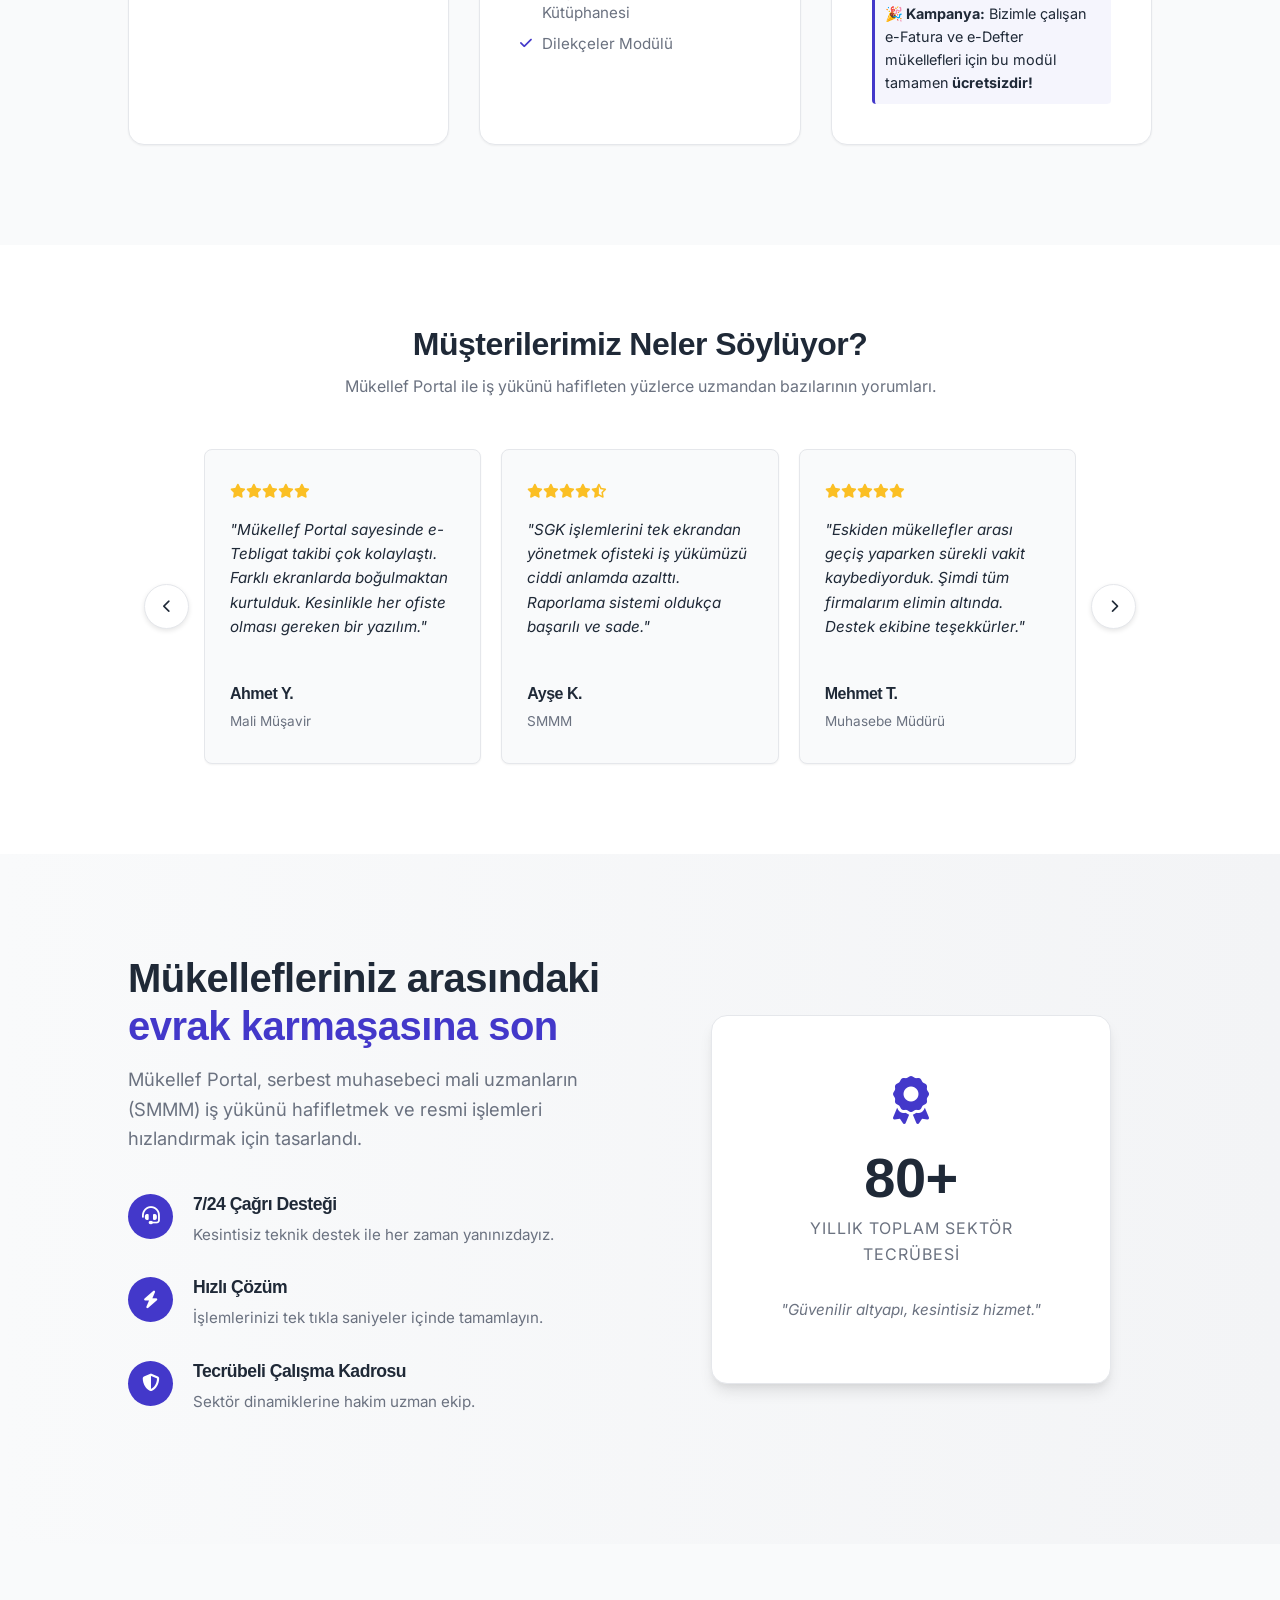
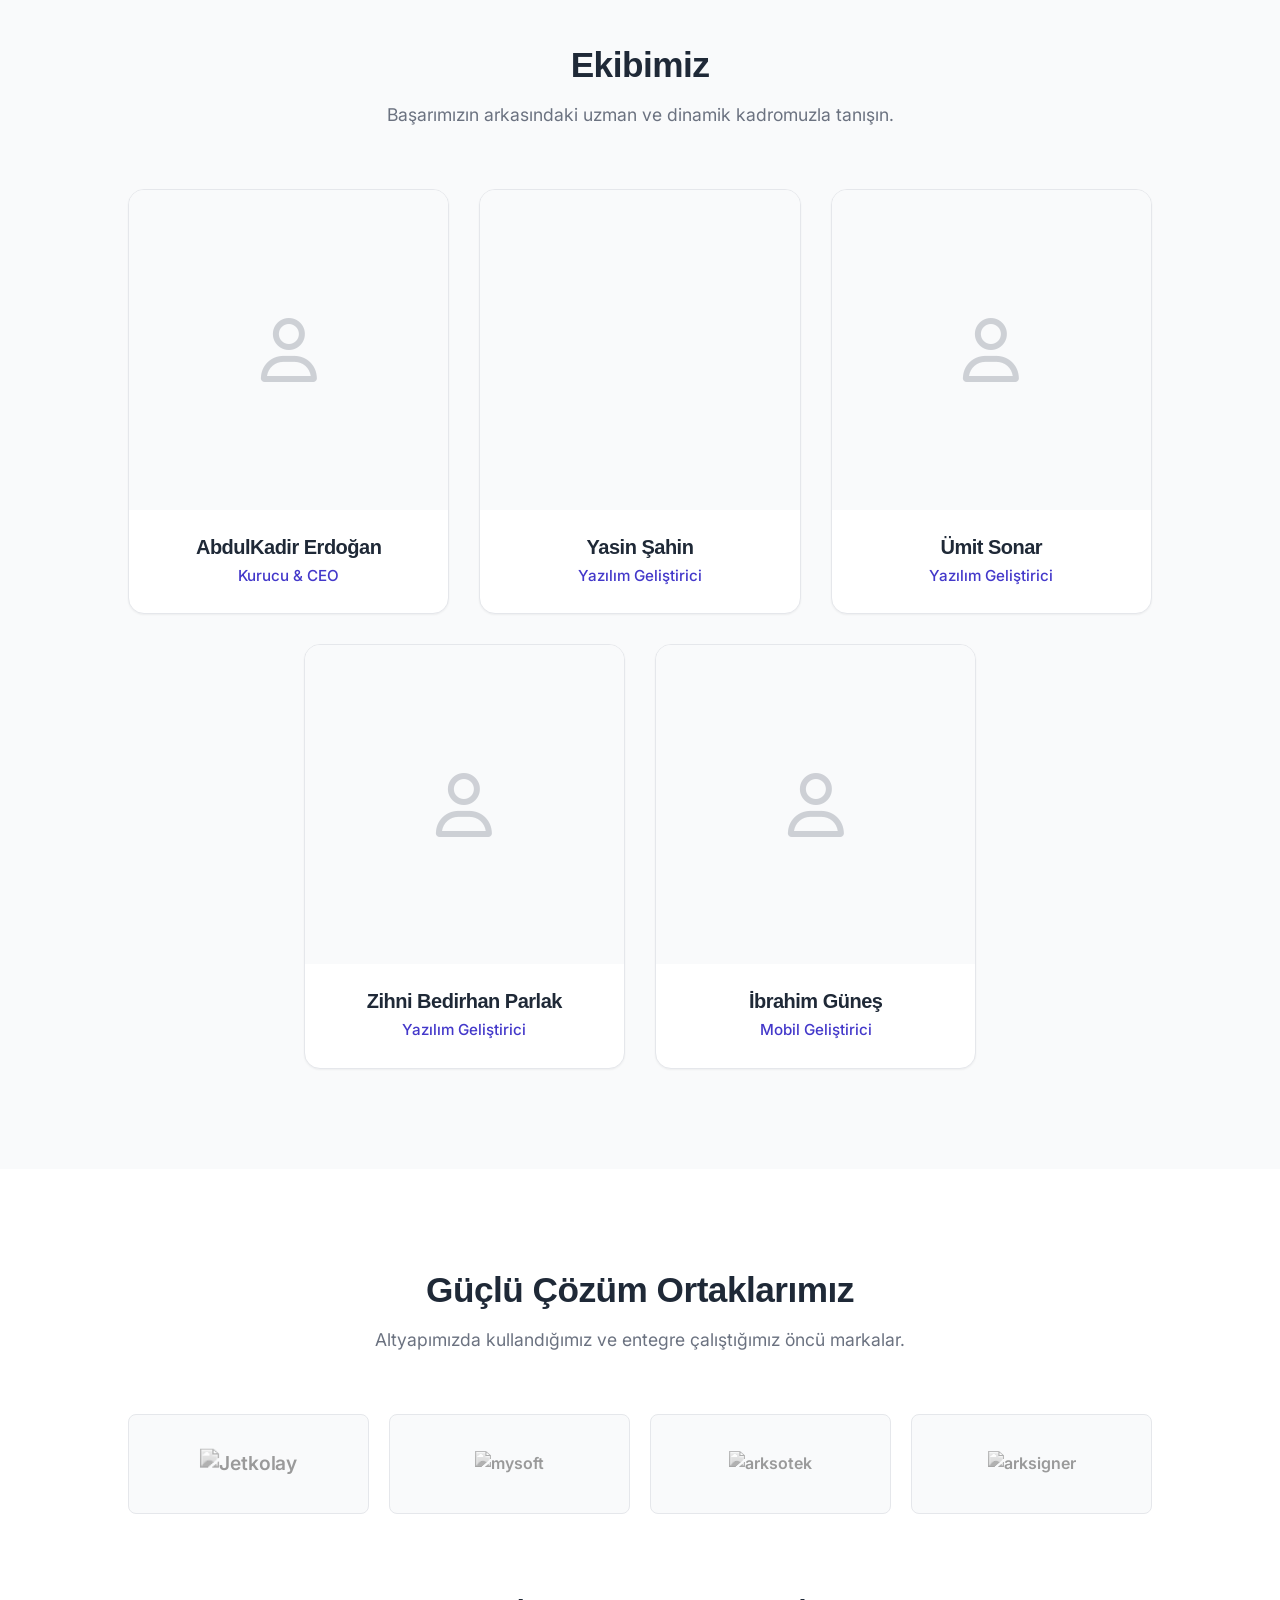
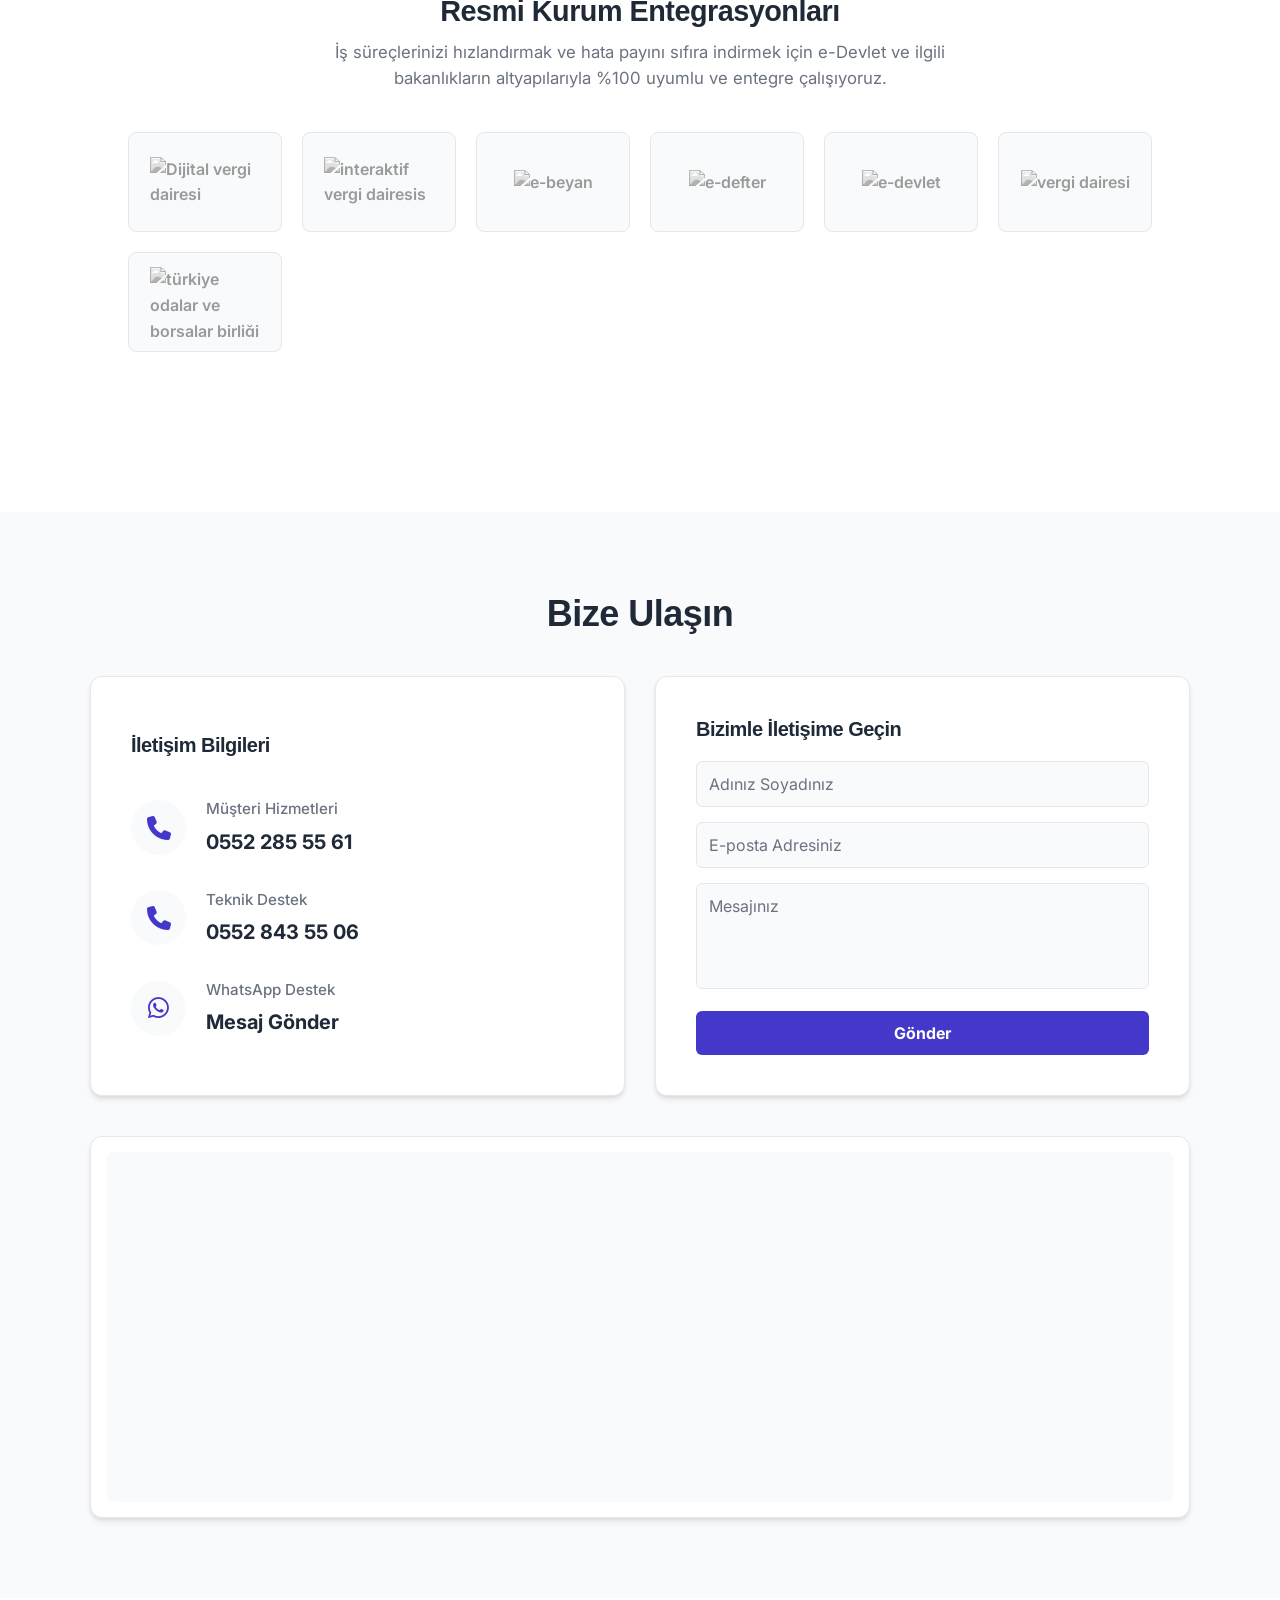
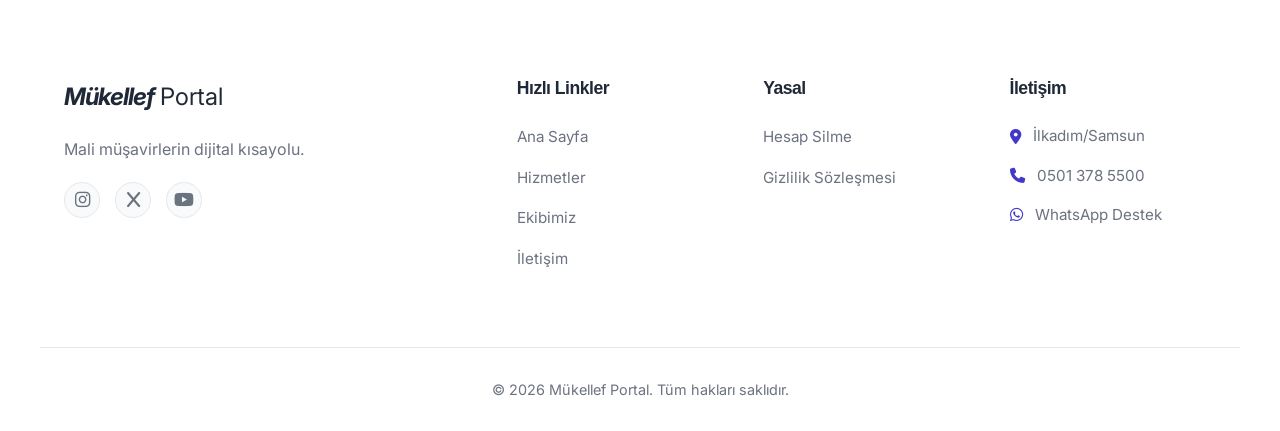
==== commit 5d81b4f2: "telefon kısmının altındai modul kısmındaki sayılar artık animasyonlu" ====
--- a/public/index.html
+++ b/public/index.html
@@ -5,16 +5,21 @@
     <meta charset="UTF-8">
     <meta name="viewport" content="width=device-width, initial-scale=1.0">
     <title>Mükellef Portal</title>
-    <!-- Google Fonts -->
+    <!-- Google Fonts: Plus Jakarta Sans (Başlıklar) ve Inter (Gövde) -->
+    <!-- Google Fonts: Outfit (Başlıklar) ve Inter (Gövde) -->
+    <link rel="preconnect" href="https://fonts.googleapis.com">
+    <link rel="preconnect" href="https://fonts.gstatic.com" crossorigin>
+    <link href="https://fonts.googleapis.com/css2?family=Inter:wght@400;500;600&family=Outfit:wght@300;800&display=swap"
+        rel="stylesheet">
+    <link
+        href="https://fonts.googleapis.com/css2?family=Inter:wght@300;400;500;600&family=Plus+Jakarta+Sans:wght@500;700;800&display=swap"
+        rel="stylesheet">
+    <link rel="preconnect" href="https://fonts.googleapis.com">
+    <link rel="preconnect" href="https://fonts.gstatic.com" crossorigin>
+
     <link href="https://fonts.googleapis.com/css2?family=Inter:wght@400;500;600;700&display=swap" rel="stylesheet">
-    <!-- FontAwesome -->
+    <link href="https://fonts.googleapis.com/css2?family=Inter:wght@300;400;500;600;700&display=swap" rel="stylesheet">
     <link rel="stylesheet" href="https://cdnjs.cloudflare.com/ajax/libs/font-awesome/6.4.0/css/all.min.css">
-    <!-- Google Fonts (300 İnce kalınlığı eklendi) -->
-<link href="https://fonts.googleapis.com/css2?family=Inter:wght@300;400;500;600;700&display=swap" rel="stylesheet">
-    <!-- CSS -->
-   
-    <!-- Meta etiketleri, başlık, font ve ikon linkleriniz burada durmaya devam etsin -->
-    
     <!-- 1. Temel Ayarlar ve Değişkenler -->
     <link rel="stylesheet" href="css/base.css">
 
@@ -139,26 +144,28 @@
     </section>
 
     <!-- İstatistik / Güven Çubuğu -->
-    <div class="stats-bar border-y bg-light">
-        <div class="container-fluid stats-container animate-on-scroll">
-            <div class="stat-item">
-                <span class="stat-number">56+</span>
-                <span class="stat-text">Aktif Modül</span>
-            </div>
-            <div class="stat-item">
-                <span class="stat-number">Sınırsız</span>
-                <span class="stat-text">Mükellef Ekleme</span>
-            </div>
-            <div class="stat-item">
-                <span class="stat-number">%100</span>
-                <span class="stat-text">Bulut Mimari</span>
-            </div>
-            <div class="stat-item">
-                <span class="stat-number">7/24</span>
-                <span class="stat-text">Teknik Destek</span>
-            </div>
+<div class="stats-bar border-y bg-light">
+    <div class="container-fluid stats-container animate-on-scroll">
+        <div class="stat-item">
+            <!-- 56'ya kadar sayacak ve sonuna + ekleyecek -->
+            <span class="stat-number counter" data-target="56" data-suffix="+">0</span>
+            <span class="stat-text">Aktif Modül</span>
+        </div>
+        <div class="stat-item">
+            <span class="stat-number">Sınırsız</span>
+            <span class="stat-text">Mükellef Ekleme</span>
+        </div>
+        <div class="stat-item">
+            <!-- 100'e kadar sayacak ve başına % ekleyecek -->
+            <span class="stat-number counter" data-target="100" data-prefix="%">0</span>
+            <span class="stat-text">Bulut Mimari</span>
+        </div>
+        <div class="stat-item">
+            <span class="stat-number">7/24</span>
+            <span class="stat-text">Teknik Destek</span>
         </div>
     </div>
+</div>
 
     <!-- Sunduğumuz Hizmetler (Alt Kartlar) -->
     <section class="services-grid-section bg-light">
@@ -777,11 +784,11 @@
 
             <!-- ÜST KISIM: Sol (İletişim) ve Sağ (Form) Kutuları -->
             <div class="contact-cards">
-                
+
                 <!-- SOL KUTU: İletişim Bilgileri -->
                 <div class="contact-phone-card">
                     <h3>İletişim Bilgileri</h3>
-                    
+
                     <div class="contact-item">
                         <a href="tel:+905522855561" class="contact-icon">
                             <i class="fa-solid fa-phone"></i>
@@ -803,12 +810,14 @@
                     </div>
 
                     <div class="contact-item">
-                        <a href="https://wa.me/905522855561?text=Merhaba,%20Mükellef%20Portal%20hakkında%20bilgi%20almak%20istiyorum." target="_blank" class="contact-icon whatsapp-icon">
+                        <a href="https://wa.me/905522855561?text=Merhaba,%20Mükellef%20Portal%20hakkında%20bilgi%20almak%20istiyorum."
+                            target="_blank" class="contact-icon whatsapp-icon">
                             <i class="fa-brands fa-whatsapp"></i>
                         </a>
                         <div class="contact-text">
                             <span class="contact-label">WhatsApp Destek</span>
-                            <a href="https://wa.me/905522855561?text=Merhaba,%20Mükellef%20Portal%20hakkında%20bilgi%20almak%20istiyorum." target="_blank">Mesaj Gönder</a>
+                            <a href="https://wa.me/905522855561?text=Merhaba,%20Mükellef%20Portal%20hakkında%20bilgi%20almak%20istiyorum."
+                                target="_blank">Mesaj Gönder</a>
                         </div>
                     </div>
                 </div>
@@ -828,17 +837,12 @@
 
             <!-- ALT KISIM: Uzunca Boydan Boya Harita -->
             <div class="contact-map-container animate-on-scroll delay-1">
-                <iframe 
-                    src="https://maps.google.com/maps?q=41.297399,36.332208&t=&z=16&ie=UTF8&iwloc=&output=embed" 
-                    width="100%" 
-                    height="350" 
-                    style="border:0;" 
-                    allowfullscreen="" 
-                    loading="lazy" 
+                <iframe src="https://maps.google.com/maps?q=41.297399,36.332208&t=&z=16&ie=UTF8&iwloc=&output=embed"
+                    width="100%" height="350" style="border:0;" allowfullscreen="" loading="lazy"
                     referrerpolicy="no-referrer-when-downgrade">
                 </iframe>
             </div>
-            
+
         </div>
     </section>
 
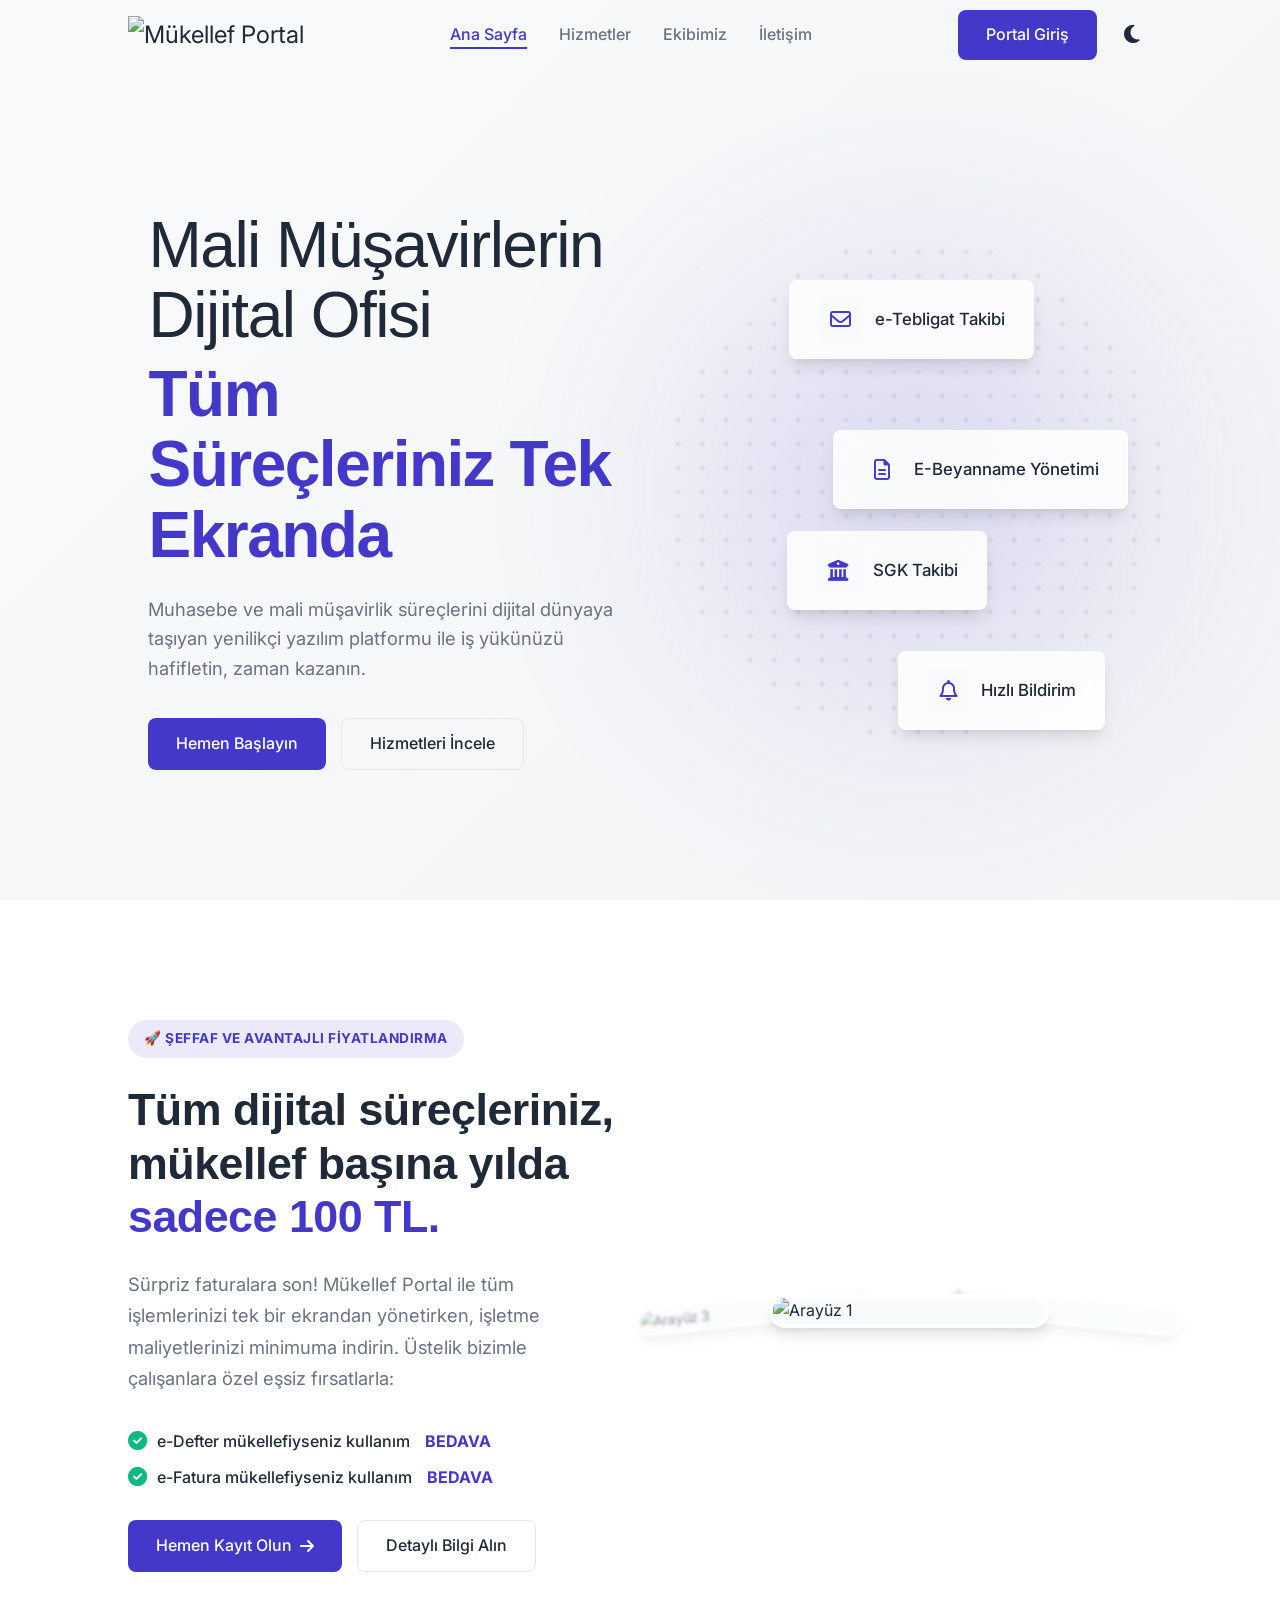
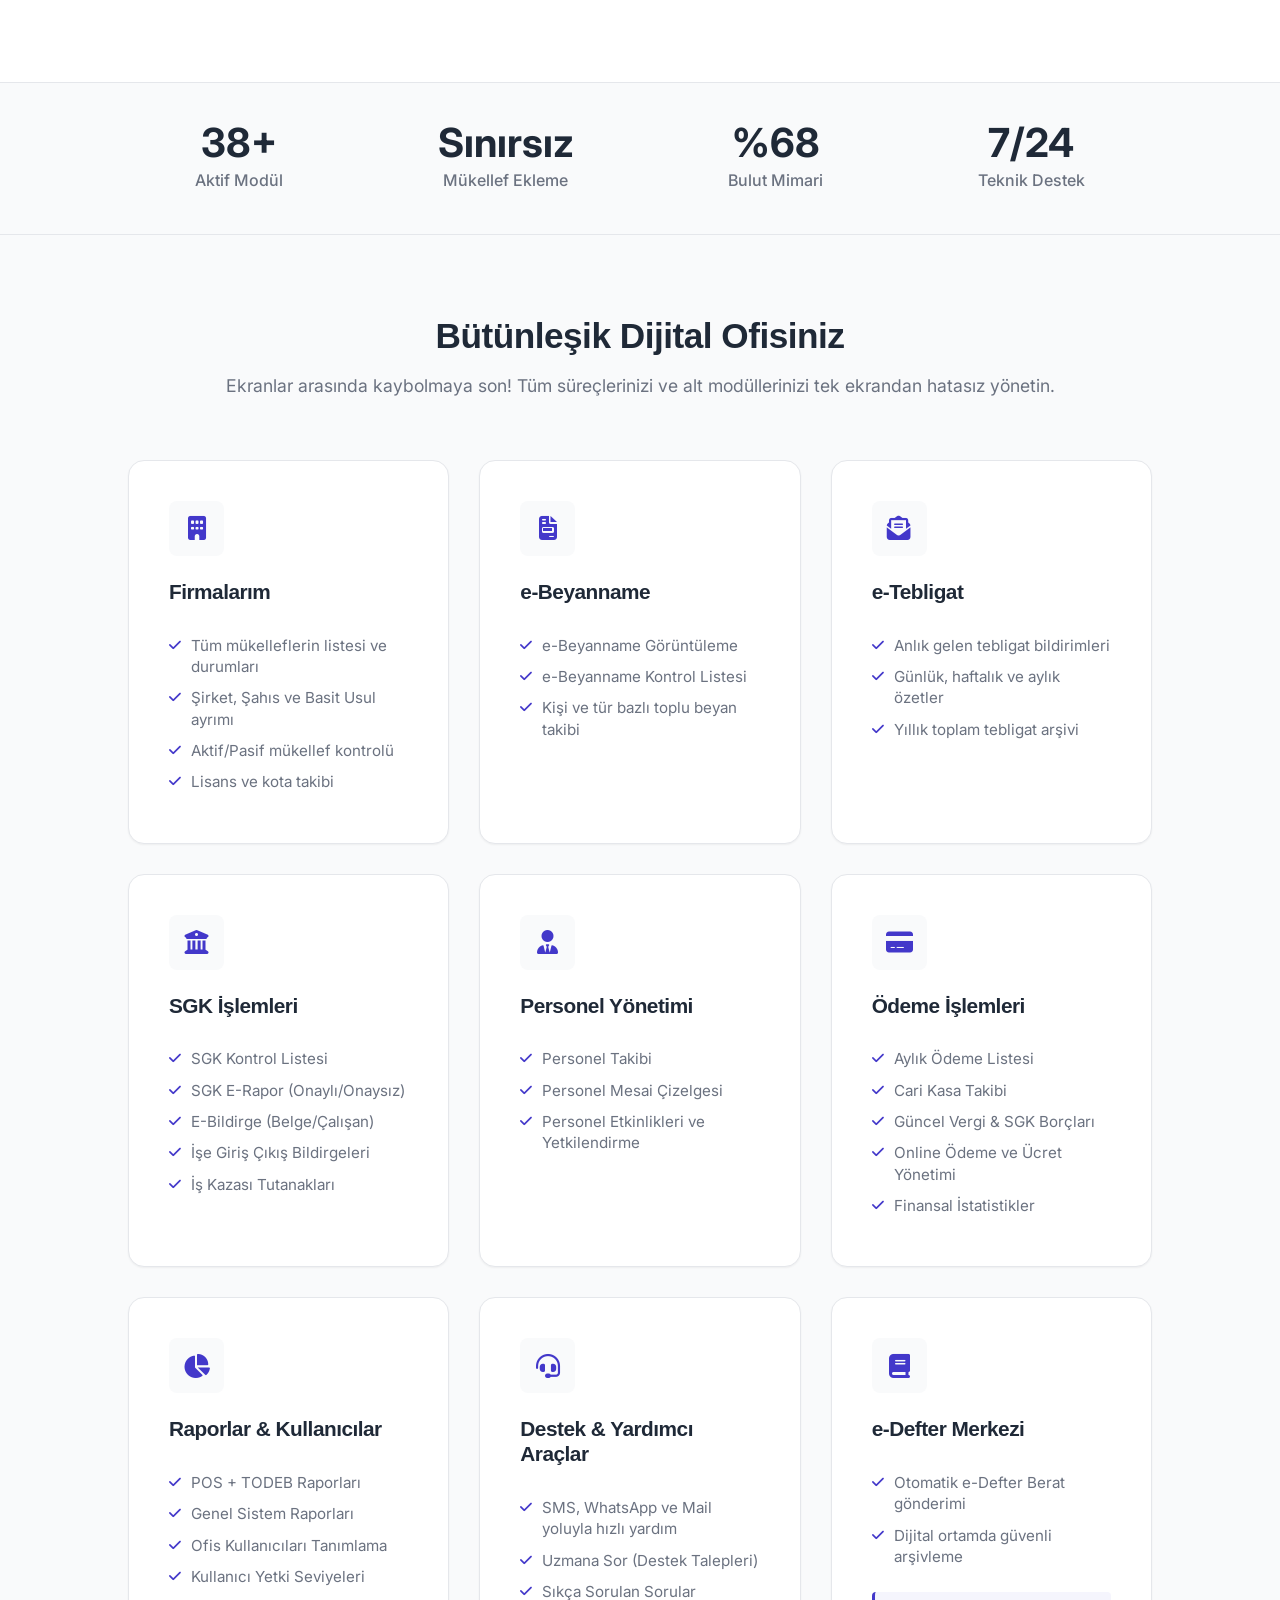
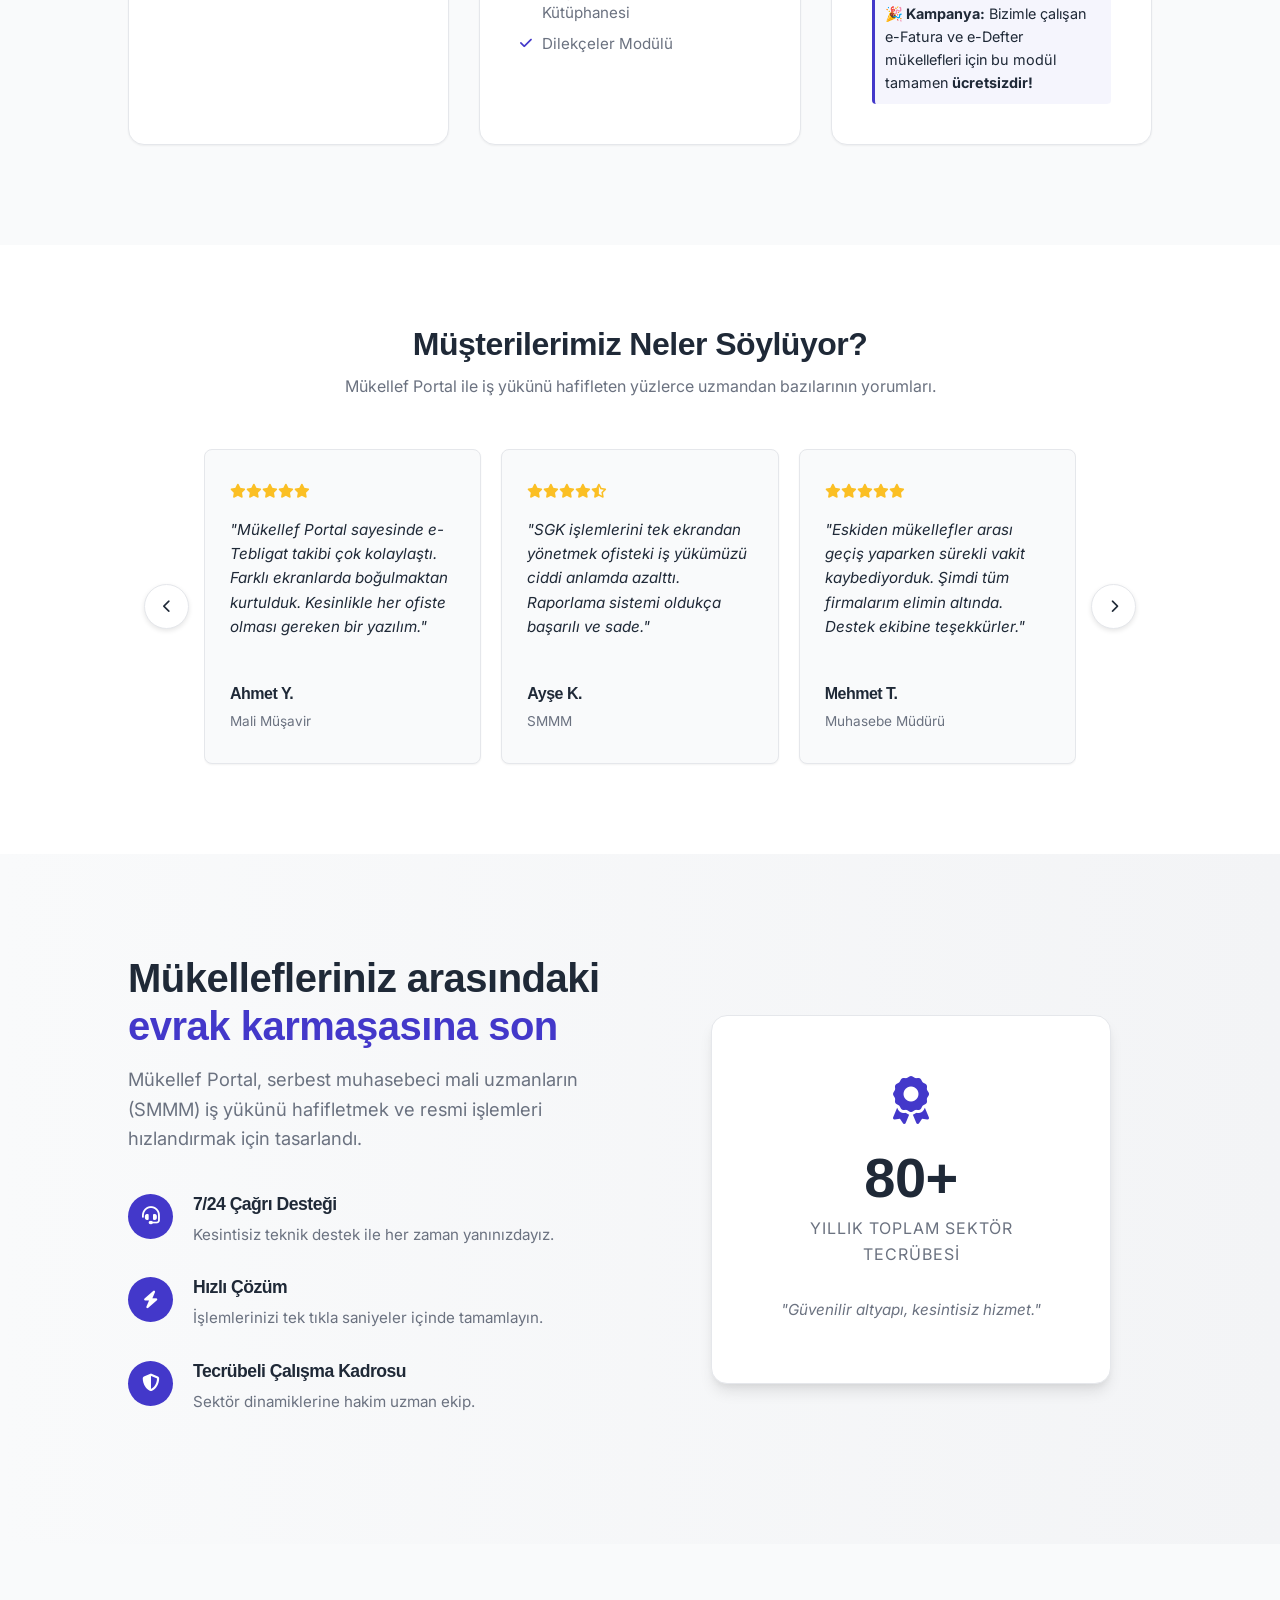
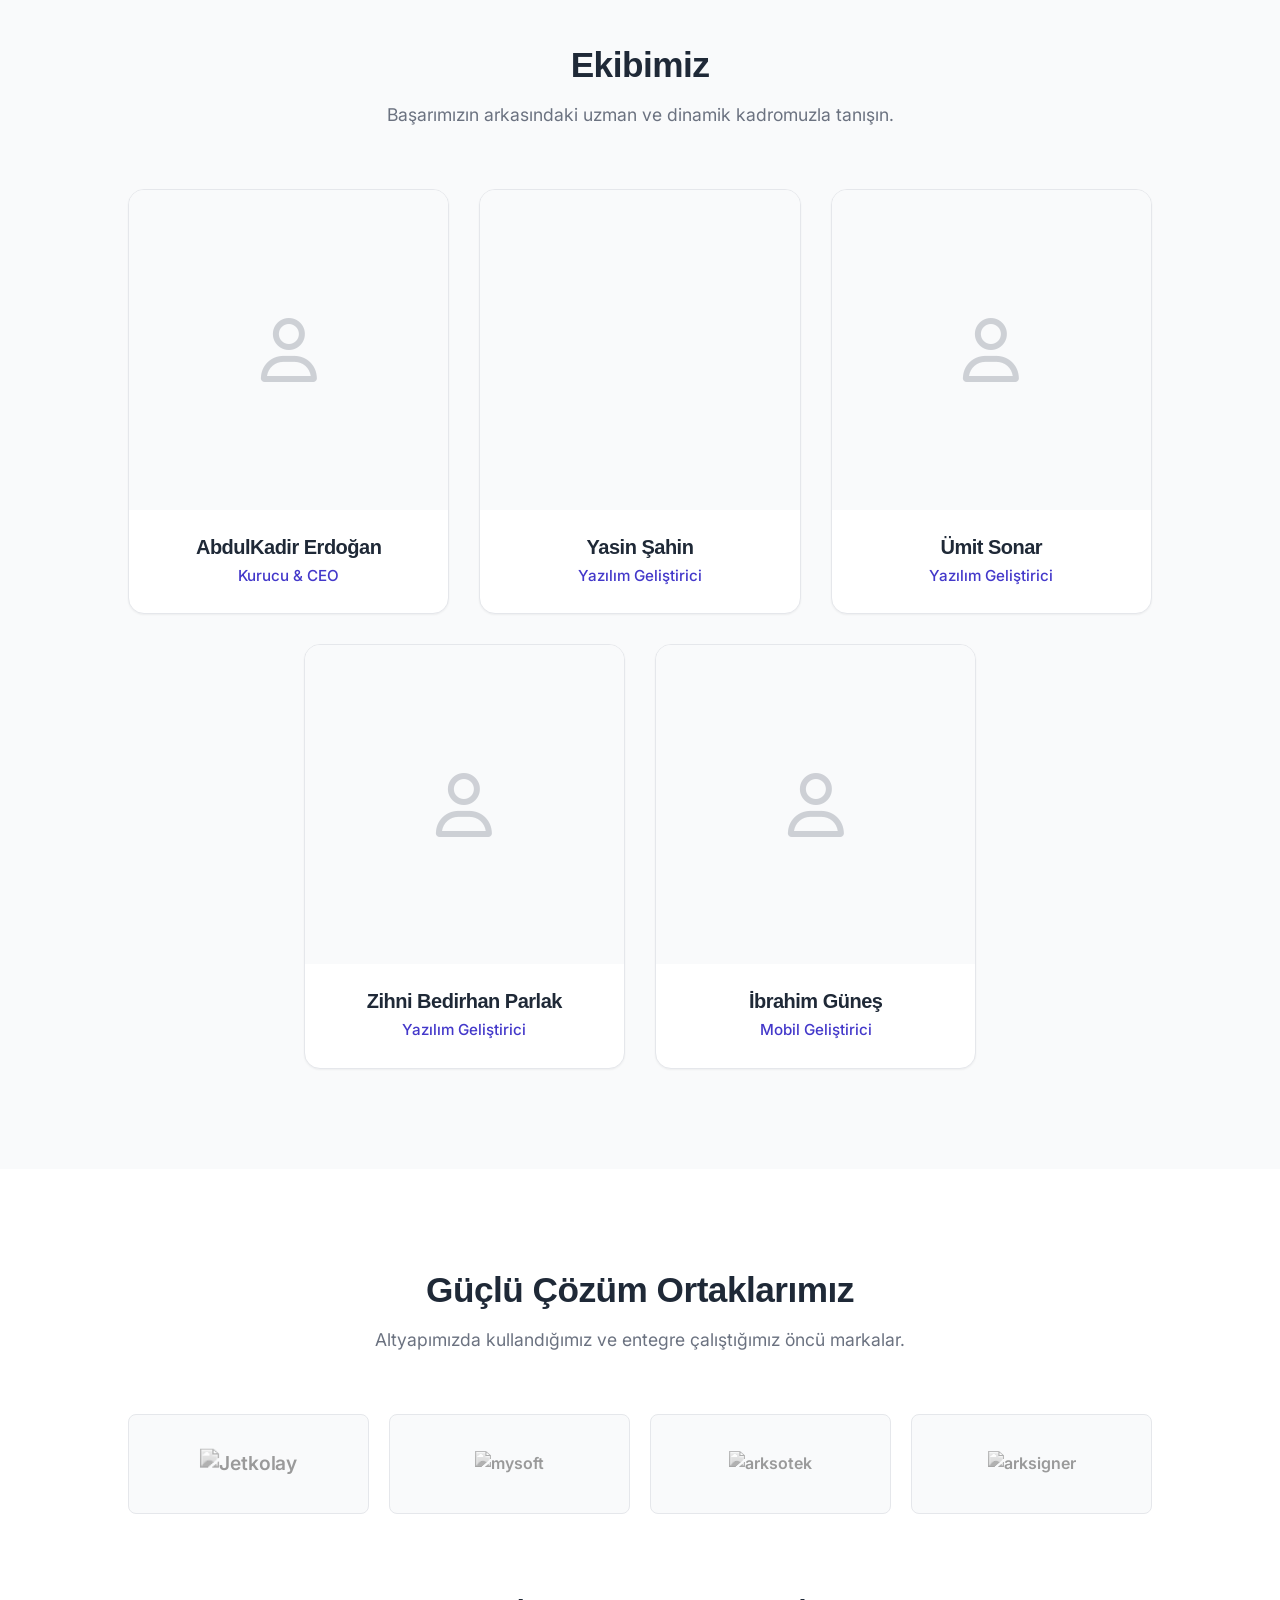
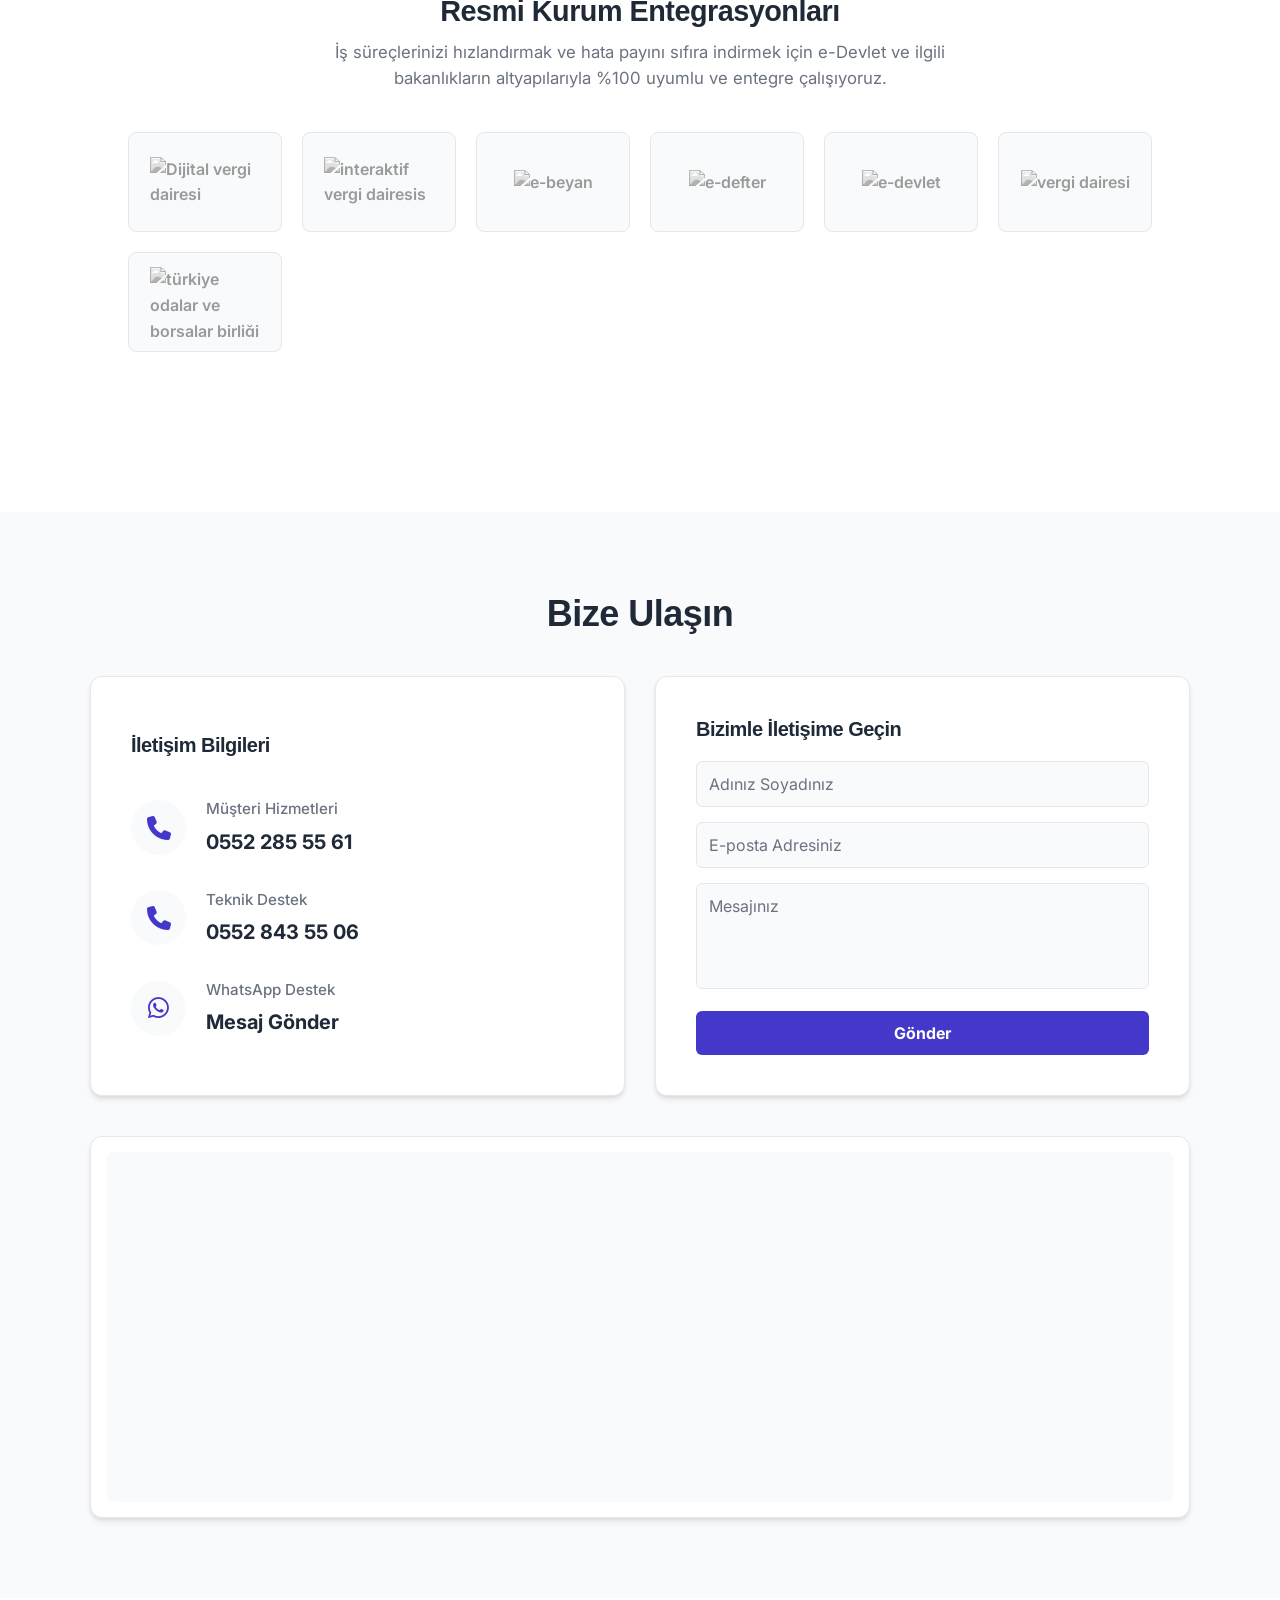
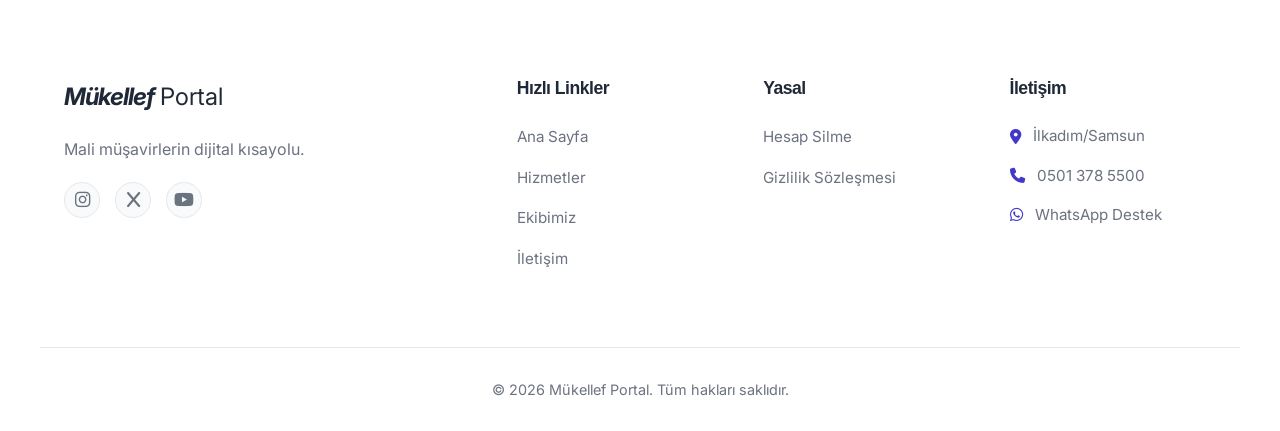
==== commit 0df3176d: "telefon kısmı güncellendi,favicon eklendi," ====
--- a/public/index.html
+++ b/public/index.html
@@ -2,9 +2,12 @@
 <html lang="tr">
 
 <head>
+
+
     <meta charset="UTF-8">
     <meta name="viewport" content="width=device-width, initial-scale=1.0">
     <title>Mükellef Portal</title>
+    <link rel="icon" type="image/png" href="images/logolar/favicon.png">
     <!-- Google Fonts: Plus Jakarta Sans (Başlıklar) ve Inter (Gövde) -->
     <!-- Google Fonts: Outfit (Başlıklar) ve Inter (Gövde) -->
     <link rel="preconnect" href="https://fonts.googleapis.com">
@@ -41,8 +44,9 @@
     <header class="header" id="header">
         <div class="container-fluid nav-container">
             <div class="logo">
-                <a href="#ana-sayfa-alani" id="navbarLogo"><img src="images/logolar/mukellef-portal-logo.png"
-                        alt=""></a>
+                <a href="#ana-sayfa-alani" id="navbarLogo">
+                    <img src="images/logolar/mukellef-portal-logo.png" alt="Mükellef Portal" id="main-logo">
+                </a>
             </div>
             <nav class="navbar" id="navbar">
                 <ul>
@@ -135,37 +139,43 @@
             </div>
 
             <!-- Sağ Taraf: Uygulama/Panel Görseli -->
-            <div class="intro-visual animate-on-scroll delay-1">
-                <div class="mockup-box float-anim">
-                    <img src="images/mukellef_portal-1.jpeg" alt="Mükellef Portal Arayüzü" class="panel-img">
+            <!-- Sağ Taraf: Animasyonlu 3D Telefon/Panel Görselleri -->
+            <div class="intro-visual animate-on-scroll delay-1" style="justify-content: center;">
+                <div class="mockup-carousel">
+                    <!-- Öndeki Resim -->
+                    <img src="images/mukellef_portal-1.jpeg" alt="Arayüz 1" class="carousel-img active">
+                    <!-- Sağ Arkadaki Resim -->
+                    <img src="images/mukellef_portal-1.jpeg" alt="Arayüz 2" class="carousel-img next">
+                    <!-- Sol Arkadaki Resim -->
+                    <img src="images/mukellef_portal-1.jpeg" alt="Arayüz 3" class="carousel-img prev">
                 </div>
             </div>
         </div>
     </section>
 
     <!-- İstatistik / Güven Çubuğu -->
-<div class="stats-bar border-y bg-light">
-    <div class="container-fluid stats-container animate-on-scroll">
-        <div class="stat-item">
-            <!-- 56'ya kadar sayacak ve sonuna + ekleyecek -->
-            <span class="stat-number counter" data-target="56" data-suffix="+">0</span>
-            <span class="stat-text">Aktif Modül</span>
-        </div>
-        <div class="stat-item">
-            <span class="stat-number">Sınırsız</span>
-            <span class="stat-text">Mükellef Ekleme</span>
-        </div>
-        <div class="stat-item">
-            <!-- 100'e kadar sayacak ve başına % ekleyecek -->
-            <span class="stat-number counter" data-target="100" data-prefix="%">0</span>
-            <span class="stat-text">Bulut Mimari</span>
-        </div>
-        <div class="stat-item">
-            <span class="stat-number">7/24</span>
-            <span class="stat-text">Teknik Destek</span>
+    <div class="stats-bar border-y bg-light">
+        <div class="container-fluid stats-container animate-on-scroll">
+            <div class="stat-item">
+                <!-- 56'ya kadar sayacak ve sonuna + ekleyecek -->
+                <span class="stat-number counter" data-target="56" data-suffix="+">0</span>
+                <span class="stat-text">Aktif Modül</span>
+            </div>
+            <div class="stat-item">
+                <span class="stat-number">Sınırsız</span>
+                <span class="stat-text">Mükellef Ekleme</span>
+            </div>
+            <div class="stat-item">
+                <!-- 100'e kadar sayacak ve başına % ekleyecek -->
+                <span class="stat-number counter" data-target="100" data-prefix="%">0</span>
+                <span class="stat-text">Bulut Mimari</span>
+            </div>
+            <div class="stat-item">
+                <span class="stat-number">7/24</span>
+                <span class="stat-text">Teknik Destek</span>
+            </div>
         </div>
     </div>
-</div>
 
     <!-- Sunduğumuz Hizmetler (Alt Kartlar) -->
     <section class="services-grid-section bg-light">
--- a/public/css/sections.css
+++ b/public/css/sections.css
@@ -23,24 +23,27 @@
     padding-left: 2%;
 }
 
+/* --- HERO SECTION BAŞLIK AYARLARI --- */
 .hero-content h1 {
-    font-size: 4rem;
-    font-weight: 800;
-    line-height: 1.1;
-    letter-spacing: -1.5px;
-    margin-bottom: 25px;
-    color: var(--text-dark);
-    background: none !important;
-    padding: 0 !important;
+    font-family: 'Outfit', sans-serif; /* Teknolojik ve modern font eklendi */
+    font-weight: 300; /* "Mali Müşavirlerin Dijital Ofisi" kısmı İNCE yapıldı */
+    font-size: 4rem; 
+    line-height: 1.1; 
+    letter-spacing: -1.5px; 
+    margin-bottom: 25px; 
+    color: var(--text-dark); 
+    background: none !important; 
+    padding: 0 !important; 
 }
 
 .hero-content h1 span {
-    color: var(--accent-color);
-    display: block;
-    margin-top: 8px;
-    font-weight: 800;
-    background: none !important;
-    padding: 0 !important;
+    font-family: 'Outfit', sans-serif;
+    font-weight: 800; /* "Tüm Süreçleriniz Tek Ekranda" kısmı KALIN (Vurgulu) yapıldı */
+    color: var(--accent-color); 
+    display: block; 
+    margin-top: 8px; 
+    background: none !important; 
+    padding: 0 !important; 
 }
 
 .hero-content p {
@@ -213,8 +216,9 @@
 .panel-img {
     display: block;
     width: 100%;
-    max-width: 350px;
+    max-width: 260px; /* Boyutu buradan ayarlayabilirsin, 350'den 260'a düşürdük */
     height: auto;
+    margin: 0 auto;
 }
 
 .stats-bar {
@@ -842,4 +846,149 @@
     width: 100%;
     border-radius: 8px;
     background-color: var(--bg-light);
+}
+
+
+/* =========================================
+   PARTNER KARTLARI VE LOGO İYİLEŞTİRMELERİ
+========================================= */
+
+/* 1. Kartlara Havalanma (Lift) Efekti */
+.partner-card {
+    transition: transform 0.3s ease, box-shadow 0.3s ease, border-color 0.3s ease;
+}
+
+.partner-card:hover {
+    transform: translateY(-5px); /* Fare gelince kartı 5px yukarı kaldırır */
+    box-shadow: 0 10px 20px rgba(0, 0, 0, 0.1); /* Aydınlık tema için yumuşak gölge */
+}
+
+/* 2. KARANLIK TEMA ÖZEL LOGO AYARLARI */
+[data-theme="dark"] .partner-card img {
+    /* Logoları karanlıkta saf beyaza çevirir ve göz yormaması için saydamlaştırır */
+    filter: brightness(0) invert(1) !important;
+    opacity: 0.5 !important; 
+}
+
+[data-theme="dark"] .partner-card:hover img {
+    /* Fare üzerine gelince logolar tam beyaz olur ve arkasında hafif bir parlama (glow) oluşur */
+    filter: brightness(0) invert(1) drop-shadow(0 0 8px rgba(255, 255, 255, 0.4)) !important;
+    opacity: 1 !important;
+}
+
+[data-theme="dark"] .partner-card:hover {
+    /* Karanlık temada kartın dış gölgesini temaya uygun hale getirir */
+    box-shadow: 0 10px 20px rgba(0, 0, 0, 0.5); 
+}
+
+/* =========================================
+   HERO BÖLÜMÜ GÖRSEL İYİLEŞTİRMELERİ (Buzlu Cam, Işık, Parlama)
+========================================= */
+
+/* --- 2. GLASSMORPHISM (BUZLU CAM) EFEKTİ --- */
+/* Aydınlık temada kartların daha şık durması için hafif geçirgenlik */
+.floating-card {
+    background: rgba(255, 255, 255, 0.85) !important; 
+    backdrop-filter: blur(10px) !important;
+    -webkit-backdrop-filter: blur(10px) !important;
+    border: 1px solid rgba(255, 255, 255, 0.6) !important;
+}
+
+/* Karanlık temada kartların arka planını tam bir buzlu cam gibi yapar */
+[data-theme="dark"] .floating-card {
+    background: rgba(31, 41, 55, 0.4) !important; 
+    backdrop-filter: blur(12px) !important; 
+    -webkit-backdrop-filter: blur(12px) !important;
+    border: 1px solid rgba(255, 255, 255, 0.08) !important; 
+    box-shadow: 0 8px 32px rgba(0, 0, 0, 0.4) !important; 
+}
+
+/* Karanlık temada kartların içindeki ikonların kutularını da uyumlu hale getiriyoruz */
+[data-theme="dark"] .floating-card i {
+    background: rgba(99, 102, 241, 0.15) !important;
+    color: #818cf8 !important;
+}
+
+/* --- 3. ATMOSFERİK IŞIKLANDIRMA (GLOW BLOB) --- */
+/* Sağ taraftaki boşluğu dolduracak, objelerin arkasında duran bulanık ışık kümesi */
+.hero-visual::after {
+    content: '';
+    position: absolute;
+    width: 450px;
+    height: 450px;
+    background: var(--accent-color);
+    border-radius: 50%;
+    filter: blur(120px); /* Işığı tamamen dağıtıp pürüzsüzleştirir */
+    opacity: 0.15; /* Aydınlık temada sadece hafif bir parlama verir */
+    z-index: 0; /* Kartların ve noktalı desenin arkasında kalsın */
+    top: 50%;
+    left: 50%;
+    transform: translate(-50%, -50%);
+    pointer-events: none; /* Farenin kartların üzerine gelmesini engellemesin */
+}
+
+/* Karanlık temada ışığı arka planda daha belirgin ve dramatik hale getiriyoruz */
+[data-theme="dark"] .hero-visual::after {
+    opacity: 0.35; 
+}
+
+/* --- 4. METİN KONTRASTI VE PARLAMA --- */
+/* "Tüm Süreçleriniz Tek Ekranda" metnine karanlık temada neon/parlama efekti */
+[data-theme="dark"] .hero-content h1 span {
+    color: #818cf8 !important; /* Rengi bir tık daha aydınlık bir lila/mavi yapıyoruz */
+    text-shadow: 0 0 25px rgba(129, 140, 248, 0.5); /* Harflerin arkasına hafif bir parlama (glow) ekler */
+}
+
+/* =========================================
+   3D MOCKUP CAROUSEL (Hizmetler Görseli)
+========================================= */
+.mockup-carousel {
+    position: relative;
+    width: 100%;
+    max-width: 280px; /* Ana görselin boyutu */
+    height: 550px; /* Kapsayıcı yüksekliği */
+    display: flex;
+    justify-content: center;
+    align-items: center;
+    perspective: 1200px; /* 3D derinlik algısı oluşturur */
+    margin: 0 auto;
+}
+
+.carousel-img {
+    position: absolute;
+    width: 100%;
+    border-radius: var(--radius-lg);
+    box-shadow: var(--shadow-lg);
+    border: 4px solid var(--bg-white);
+    /* Animasyonun pürüzsüz ve tatlı bir ivmeyle kaymasını sağlar */
+    transition: all 0.7s cubic-bezier(0.4, 0, 0.2, 1); 
+    background-color: var(--bg-light);
+}
+
+/* 1. EN ÖNDEKİ RESİM (Tam net ve odakta) */
+.carousel-img.active {
+    z-index: 3;
+    transform: translateX(0) scale(1) rotate(0deg);
+    opacity: 1;
+}
+
+/* 2. SAĞ ARKADAKİ RESİM (Küçülmüş, sağa kaymış ve arkaya yatmış) */
+.carousel-img.next {
+    z-index: 2;
+    transform: translateX(55%) scale(0.85) rotate(6deg);
+    opacity: 0.5;
+    filter: blur(2px); /* Odak dışı olduğu için hafif bulanık */
+}
+
+/* 3. SOL ARKADAKİ RESİM (Küçülmüş, sola kaymış ve arkaya yatmış) */
+.carousel-img.prev {
+    z-index: 1;
+    transform: translateX(-55%) scale(0.85) rotate(-6deg);
+    opacity: 0.5;
+    filter: blur(2px);
+}
+
+/* Karanlık Tema Ayarı: Çerçeveler tema rengine uyum sağlasın */
+[data-theme="dark"] .carousel-img {
+    border-color: #374151; /* --border-color değerine denk gelir */
 }
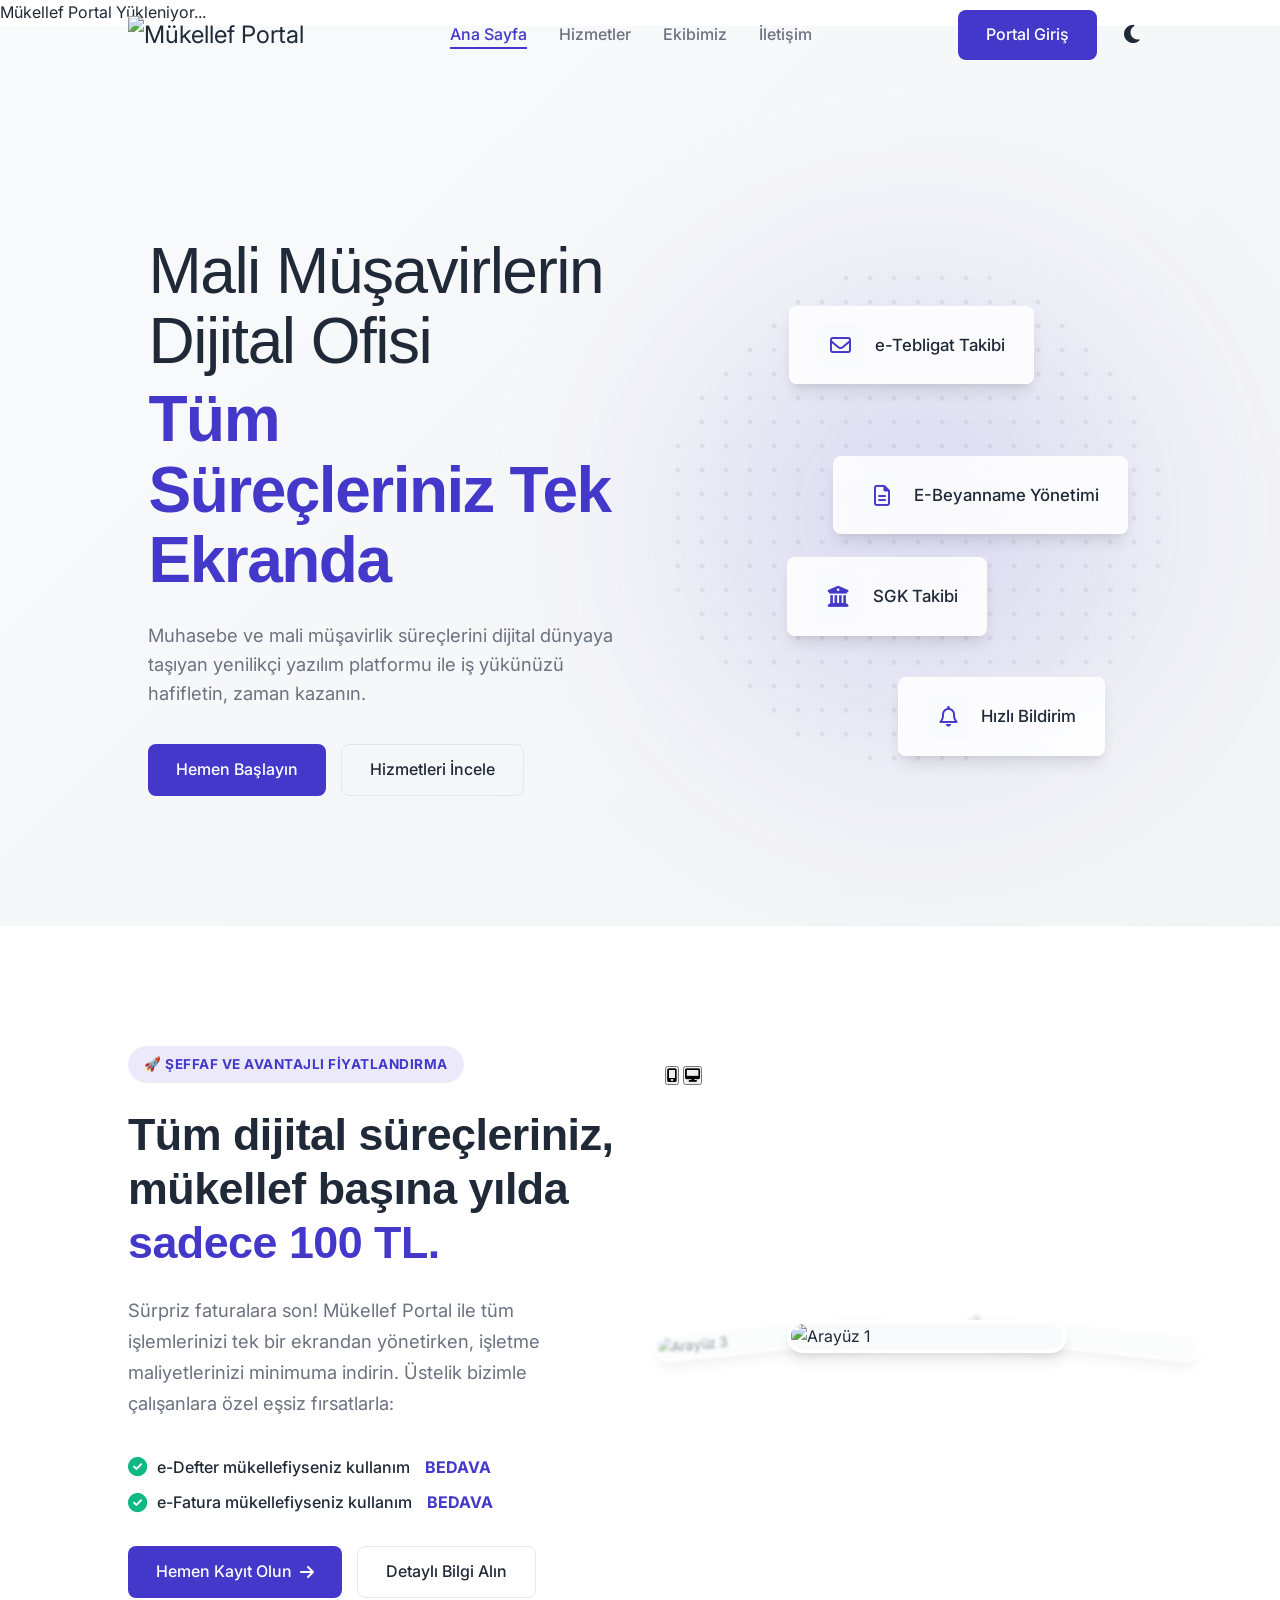
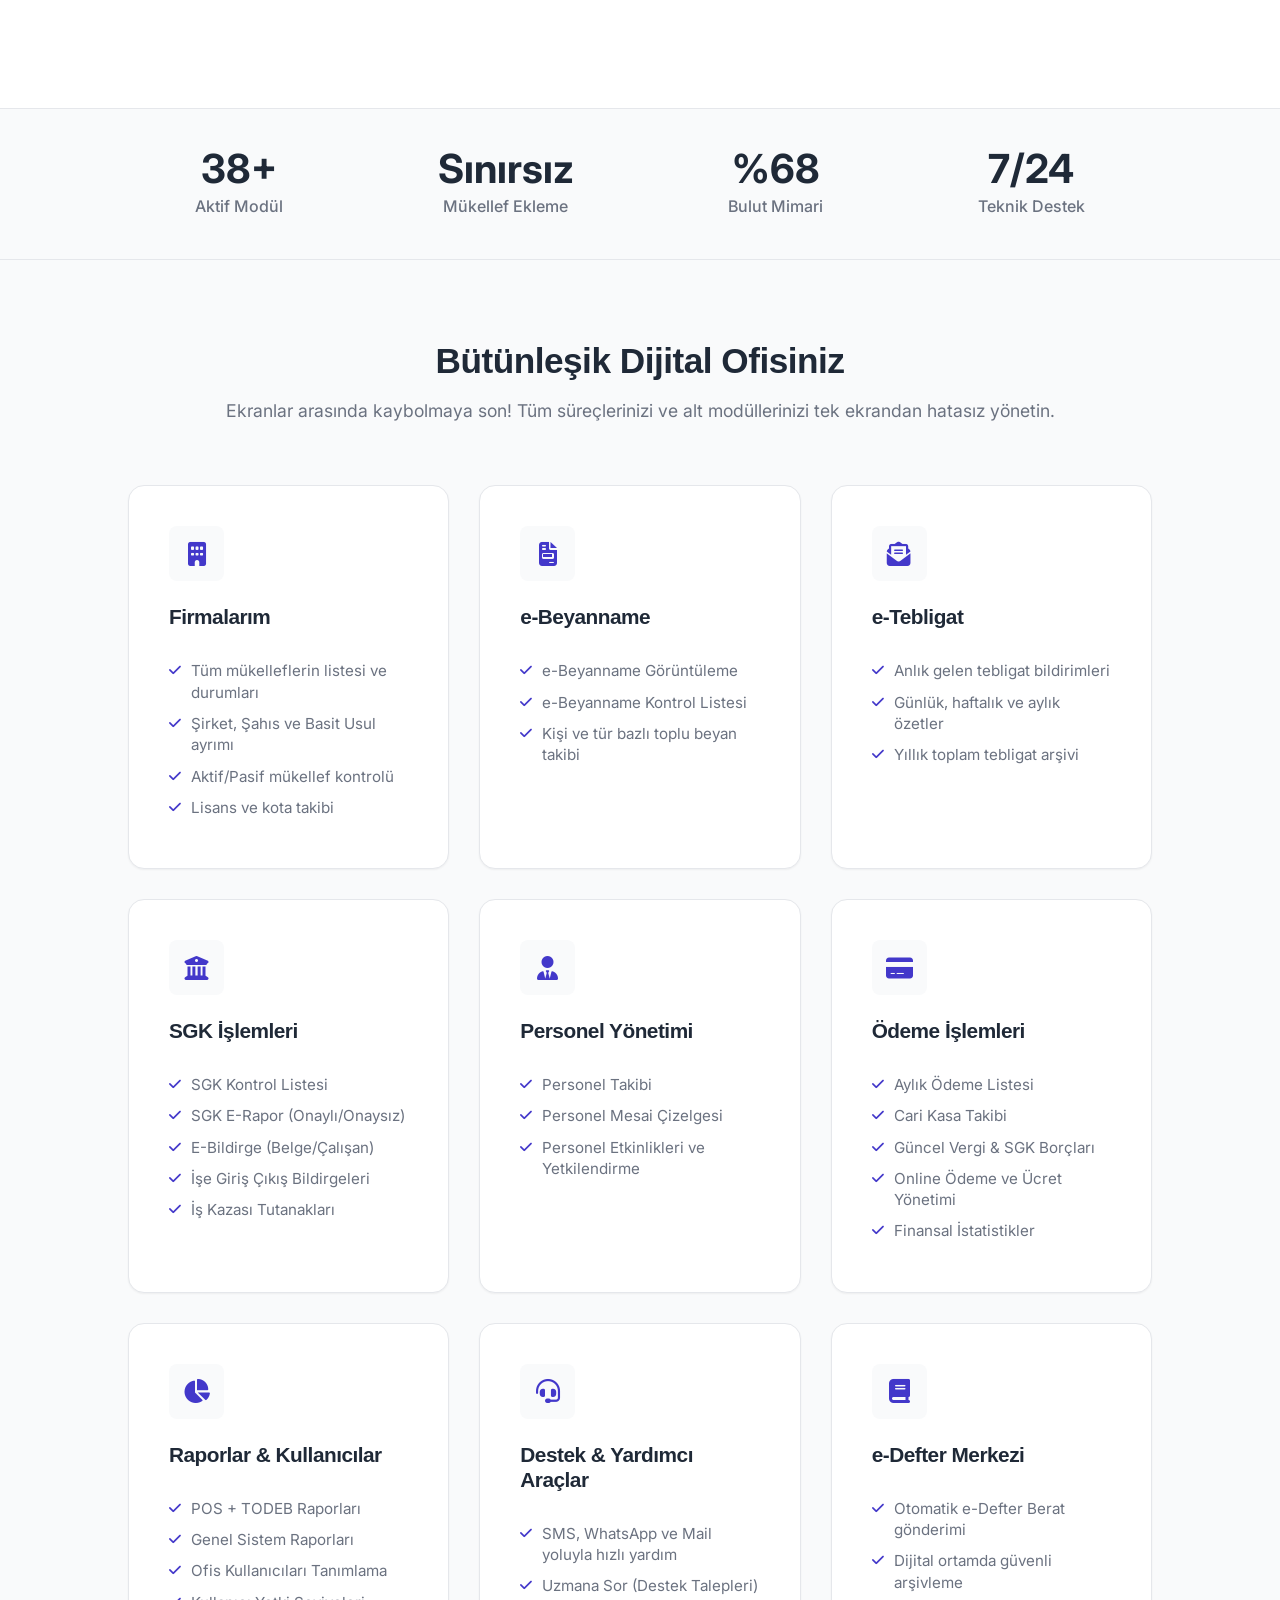
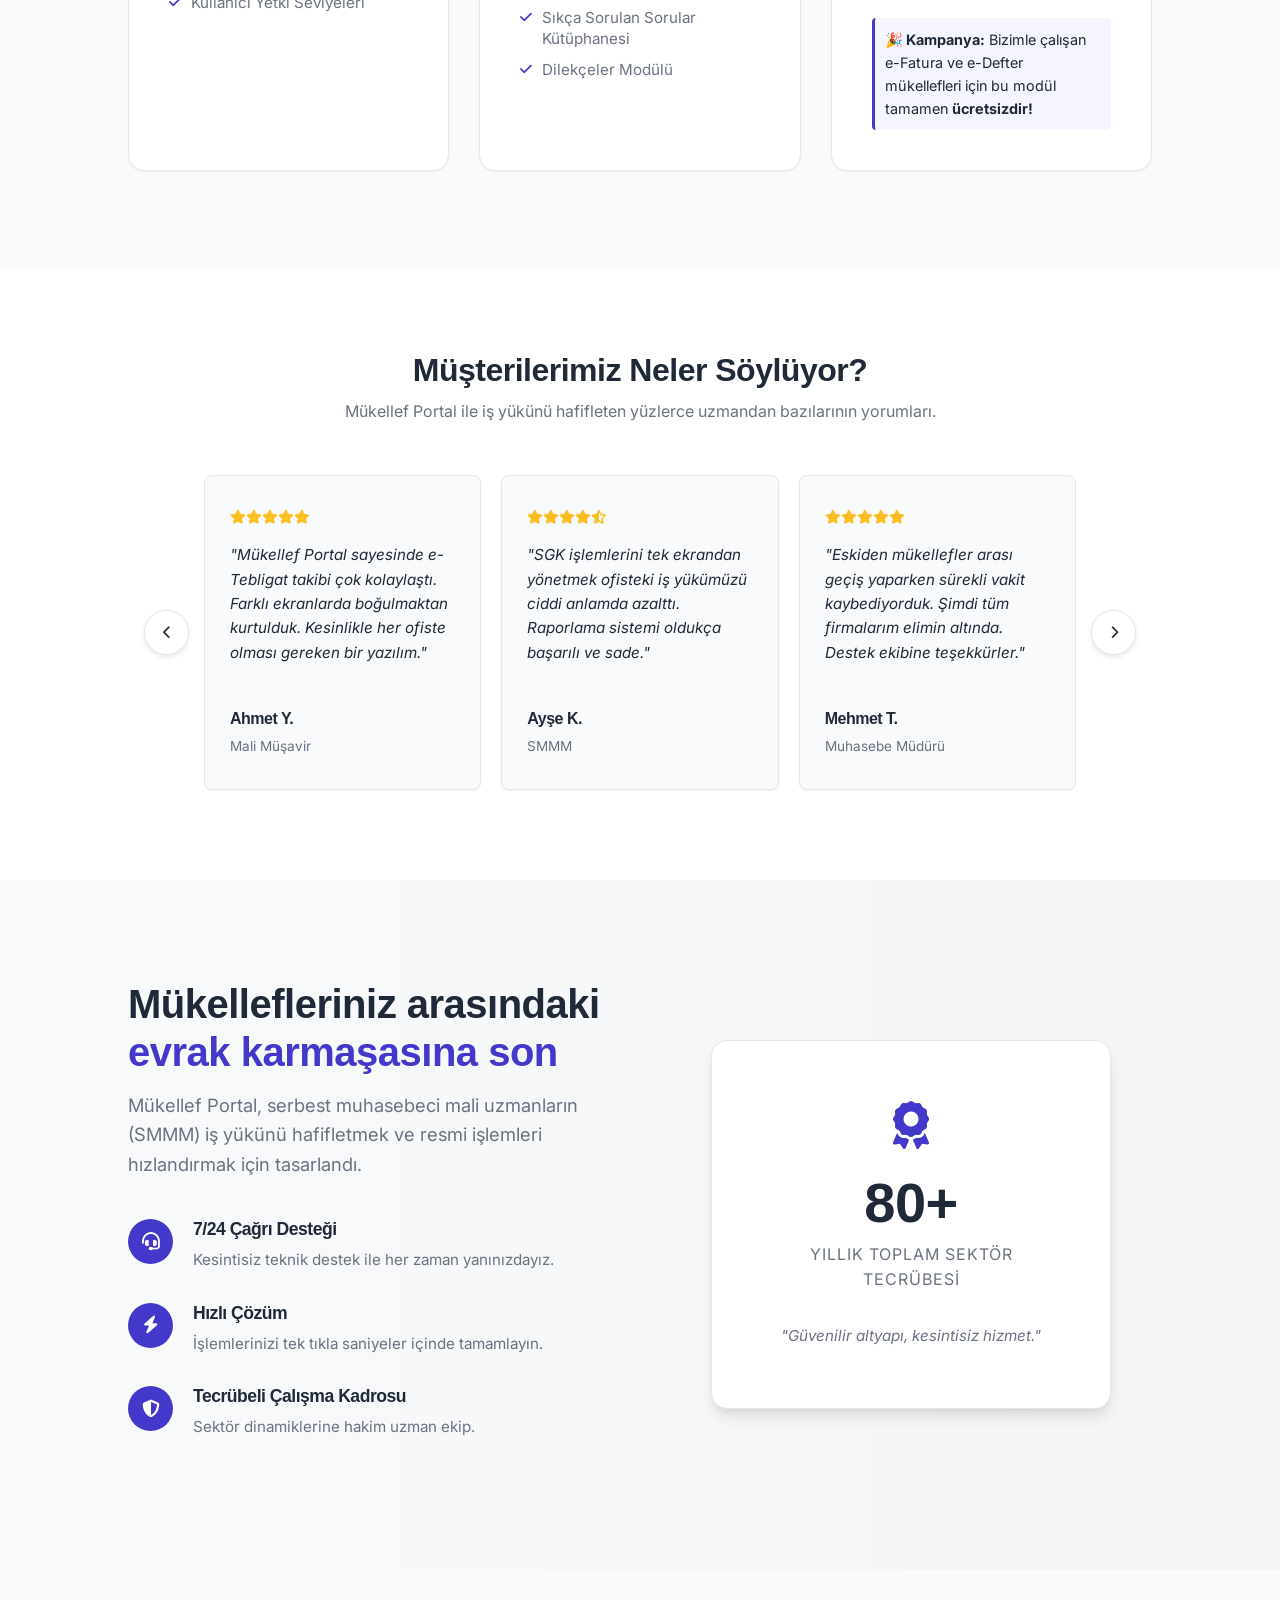
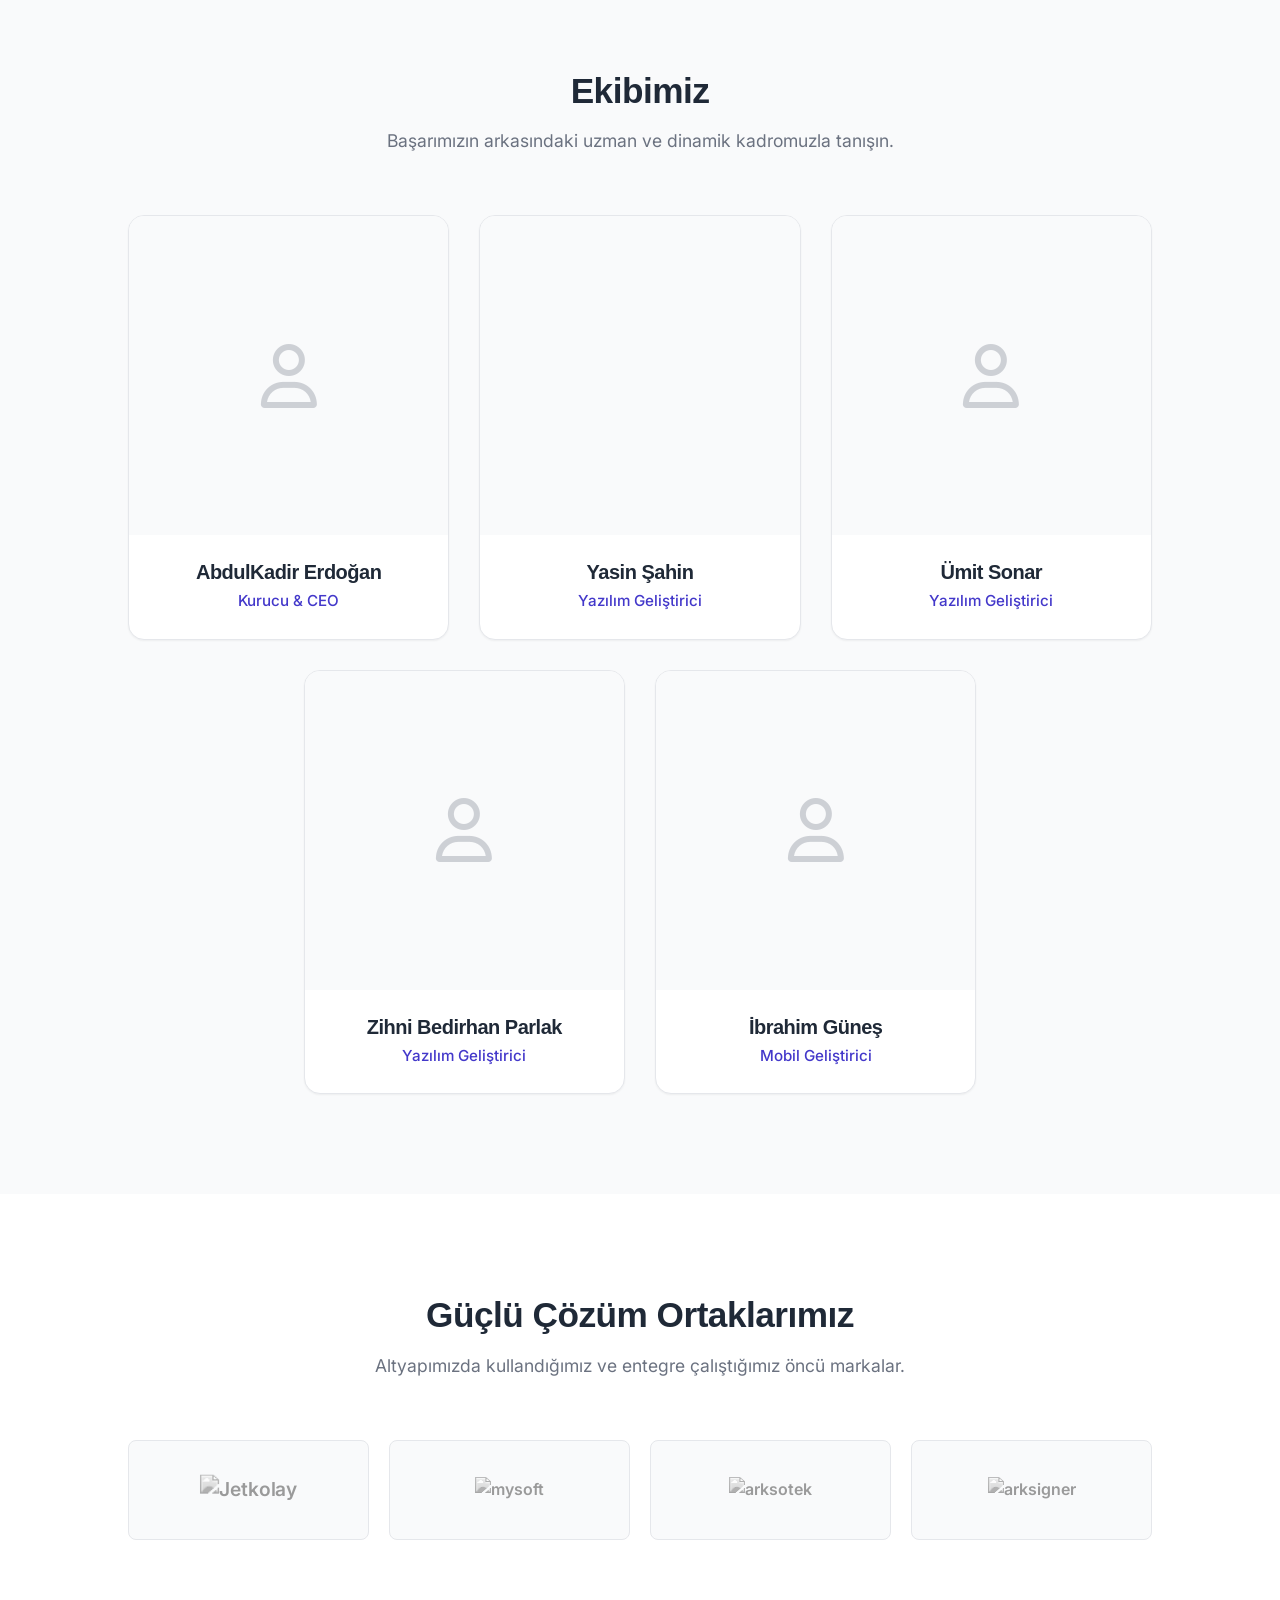
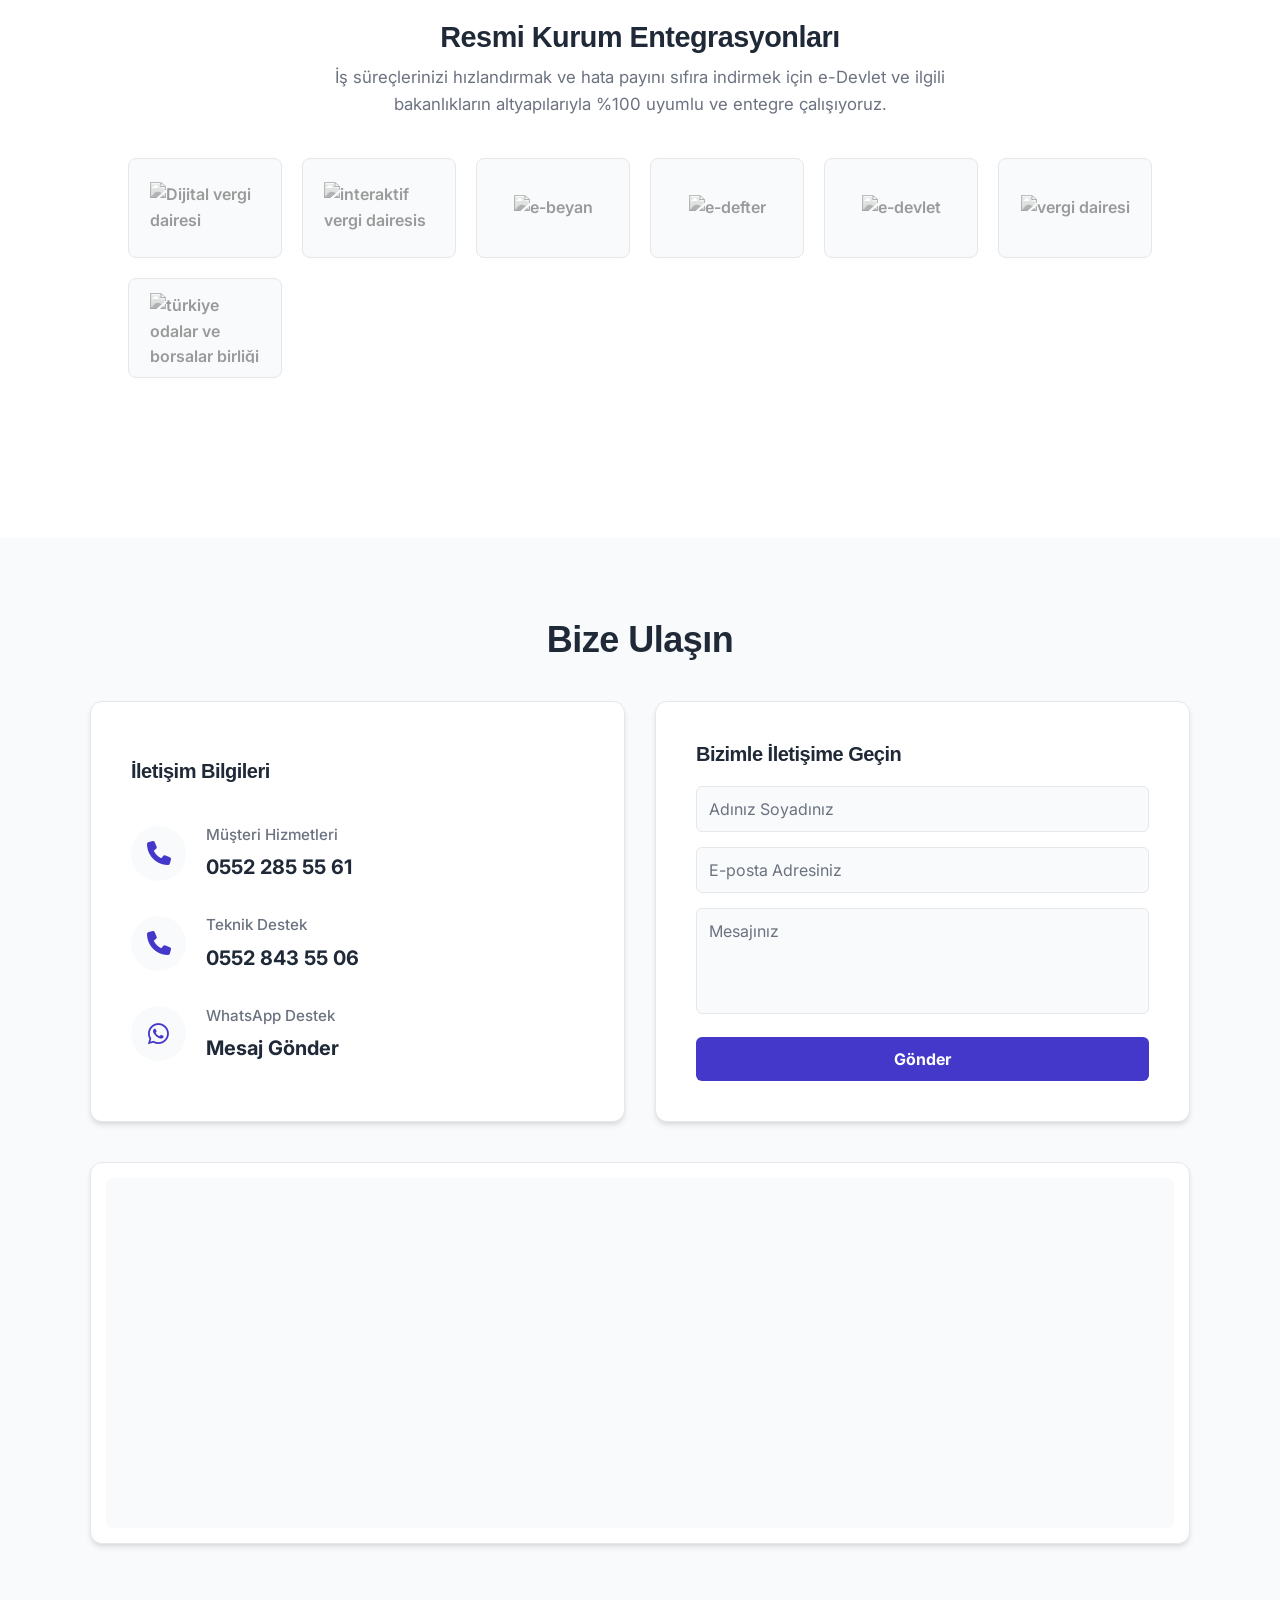
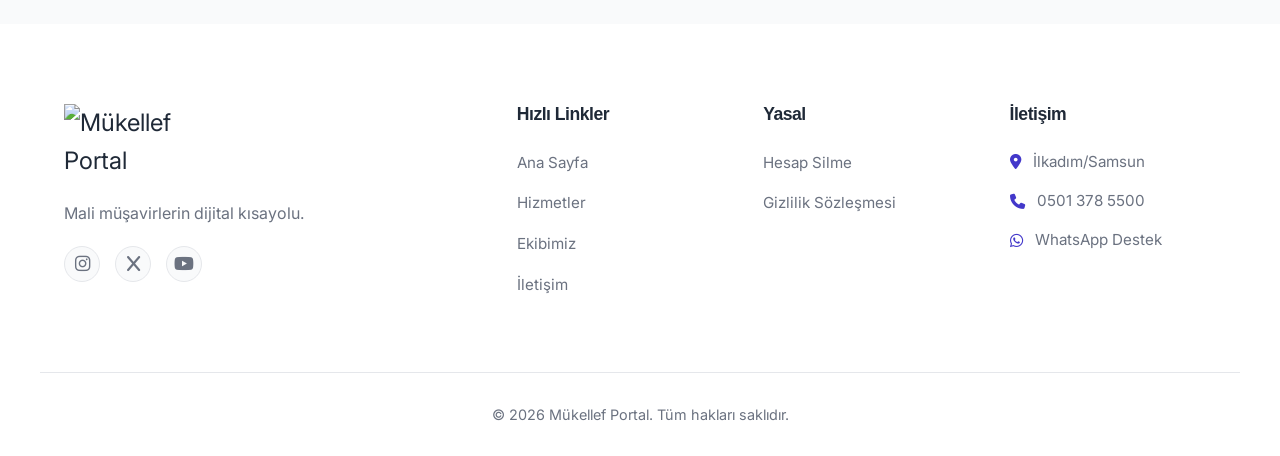
==== commit 65ff4304: "footer alanındaki telefon numarasini telefonlarda ulaşabilir yaptım" ====
--- a/public/index.html
+++ b/public/index.html
@@ -40,891 +40,950 @@
 </head>
 
 <body>
-    <!-- Header -->
-    <header class="header" id="header">
-        <div class="container-fluid nav-container">
-            <div class="logo">
-                <a href="#ana-sayfa-alani" id="navbarLogo">
-                    <img src="images/logolar/mukellef-portal-logo.png" alt="Mükellef Portal" id="main-logo">
-                </a>
-            </div>
-            <nav class="navbar" id="navbar">
-                <ul>
-                    <li><a href="#ana-sayfa-alani" class="nav-link active">Ana Sayfa</a></li>
-                    <li><a href="#hizmetler-alani" class="nav-link">Hizmetler</a></li>
-                    <li> <a href="#ekibimiz-alani" class="nav-link">Ekibimiz</a></li>
-                    <li><a href="#iletisim-alani" class="nav-link">İletişim</a></li>
-
-                </ul>
-            </nav>
-            <div class="header-right">
-                <a href="https://app.mukellefportal.com/auth/login" class="btn btn-primary login-btn">Portal Giriş</a>
-
-                <!-- Karanlık Tema Geçiş Butonu -->
-                <button class="theme-toggle-btn" id="themeToggle" aria-label="Temayı Değiştir">
-                    <i class="fa-solid fa-moon"></i>
-                </button>
-
-                <button class="mobile-menu-btn" id="mobileMenuBtn">
-                    <i class="fa-solid fa-bars"></i>
-                </button>
-            </div>
+
+    <body>
+        <!-- PRELOADER (Yükleme Ekranı) -->
+        <div id="preloader">
+            <div class="spinner"></div>
+            <span class="loading-text">Mükellef Portal Yükleniyor...</span>
         </div>
-    </header>
-
-    <!-- Hero Section -->
-    <section class="hero" id="ana-sayfa-alani">
-        <div class="container-fluid hero-container">
-            <div class="hero-content animate-on-scroll">
-                <h1>Mali Müşavirlerin Dijital Ofisi<br><span>Tüm Süreçleriniz Tek Ekranda</span></h1>
-                <p>Muhasebe ve mali müşavirlik süreçlerini dijital dünyaya taşıyan yenilikçi yazılım platformu ile iş
-                    yükünüzü hafifletin, zaman kazanın.</p>
-                <div class="hero-buttons">
-                    <a href="https://app.mukellefportal.com/auth/login" class="btn btn-primary">Hemen Başlayın</a>
-                    <a href="#hizmetler-alani" class="btn btn-outline">Hizmetleri İncele</a>
-                </div>
-            </div>
-            <div class="hero-visual">
-                <!-- Mevcut 4 Kart -->
-                <div class="floating-card card-1 float-anim">
-                    <i class="fa-regular fa-envelope"></i> e-Tebligat Takibi
-                </div>
-                <div class="floating-card card-2 float-anim delay-1">
-                    <i class="fa-regular fa-file-lines"></i> E-Beyanname Yönetimi
-                </div>
-                <div class="floating-card card-3 float-anim delay-2">
-                    <i class="fa-solid fa-building-columns"></i> SGK Takibi
-                </div>
-                <div class="floating-card card-4 float-anim delay-3">
-                    <i class="fa-regular fa-bell"></i> Hızlı Bildirim
+
+        <!-- Header -->
+        <header class="header" id="header">
+            <div class="container-fluid nav-container">
+                <div class="logo">
+                    <a href="#ana-sayfa-alani" id="navbarLogo">
+                        <img src="images/logolar/mukellef-portal-logo.png" alt="Mükellef Portal" id="main-logo">
+                    </a>
+                </div>
+                <nav class="navbar" id="navbar">
+                    <ul>
+                        <li><a href="#ana-sayfa-alani" class="nav-link active">Ana Sayfa</a></li>
+                        <li><a href="#hizmetler-alani" class="nav-link">Hizmetler</a></li>
+                        <li> <a href="#ekibimiz-alani" class="nav-link">Ekibimiz</a></li>
+                        <li><a href="#iletisim-alani" class="nav-link">İletişim</a></li>
+
+                    </ul>
+                </nav>
+                <div class="header-right">
+                    <a href="https://app.mukellefportal.com/auth/login" class="btn btn-primary login-btn">Portal
+                        Giriş</a>
+
+                    <!-- Karanlık Tema Geçiş Butonu -->
+                    <button class="theme-toggle-btn" id="themeToggle" aria-label="Temayı Değiştir">
+                        <i class="fa-solid fa-moon"></i>
+                    </button>
+
+                    <button class="mobile-menu-btn" id="mobileMenuBtn">
+                        <i class="fa-solid fa-bars"></i>
+                    </button>
+                </div>
+            </div>
+        </header>
+
+        <!-- Hero Section -->
+        <section class="hero" id="ana-sayfa-alani">
+            <div class="container-fluid hero-container">
+                <div class="hero-content animate-on-scroll">
+                    <h1>Mali Müşavirlerin Dijital Ofisi<br><span>Tüm Süreçleriniz Tek Ekranda</span></h1>
+                    <p>Muhasebe ve mali müşavirlik süreçlerini dijital dünyaya taşıyan yenilikçi yazılım platformu ile
+                        iş
+                        yükünüzü hafifletin, zaman kazanın.</p>
+                    <div class="hero-buttons">
+                        <a href="https://app.mukellefportal.com/auth/login" class="btn btn-primary">Hemen Başlayın</a>
+                        <a href="#hizmetler-alani" class="btn btn-outline">Hizmetleri İncele</a>
+                    </div>
+                </div>
+                <div class="hero-visual">
+                    <!-- Mevcut 4 Kart -->
+                    <div class="floating-card card-1 float-anim">
+                        <i class="fa-regular fa-envelope"></i> e-Tebligat Takibi
+                    </div>
+                    <div class="floating-card card-2 float-anim delay-1">
+                        <i class="fa-regular fa-file-lines"></i> E-Beyanname Yönetimi
+                    </div>
+                    <div class="floating-card card-3 float-anim delay-2">
+                        <i class="fa-solid fa-building-columns"></i> SGK Takibi
+                    </div>
+                    <div class="floating-card card-4 float-anim delay-3">
+                        <i class="fa-regular fa-bell"></i> Hızlı Bildirim
+                    </div>
+                </div>
+            </div>
+        </section>
+        <!-- Hizmetler Özel Karşılama (Hero) Alanı -->
+        <section class="services-intro bg-white" id="hizmetler-alani">
+            <div class="container-fluid intro-container">
+                <!-- Sol Taraf: Metin ve Butonlar -->
+                <div class="intro-content animate-on-scroll">
+                    <span class="badge-soft">🚀 ŞEFFAF VE AVANTAJLI FİYATLANDIRMA</span>
+
+                    <h2 class="intro-title">Tüm dijital süreçleriniz, <br>mükellef başına yılda <span
+                            class="text-accent">sadece 100 TL.</span></h2>
+
+                    <p class="intro-desc">
+                        Sürpriz faturalara son! Mükellef Portal ile tüm işlemlerinizi tek bir ekrandan yönetirken,
+                        işletme
+                        maliyetlerinizi minimuma indirin. Üstelik bizimle çalışanlara özel eşsiz fırsatlarla:
+                    </p>
+
+                    <ul class="intro-benefits" style="list-style: none; padding: 0; margin-bottom: 30px;">
+                        <li
+                            style="margin-bottom: 10px; display: flex; align-items: center; gap: 10px; font-weight: 500; color: var(--text-dark);">
+                            <i class="fa-solid fa-circle-check" style="color: #10b981; font-size: 1.2rem;"></i>
+                            e-Defter mükellefiyseniz kullanım <strong
+                                style="color: var(--accent-color); margin-left: 5px;">BEDAVA</strong>
+                        </li>
+                        <li
+                            style="margin-bottom: 10px; display: flex; align-items: center; gap: 10px; font-weight: 500; color: var(--text-dark);">
+                            <i class="fa-solid fa-circle-check" style="color: #10b981; font-size: 1.2rem;"></i>
+                            e-Fatura mükellefiyseniz kullanım <strong
+                                style="color: var(--accent-color); margin-left: 5px;">BEDAVA</strong>
+                        </li>
+                    </ul>
+
+                    <div class="intro-buttons">
+                        <a href="https://app.mukellefportal.com/auth/login" class="btn btn-primary">Hemen Kayıt Olun <i
+                                class="fa-solid fa-arrow-right"></i></a>
+                        <a href="#iletisim-alani" class="btn btn-outline">Detaylı Bilgi Alın</a>
+                    </div>
+                </div>
+
+                <!-- Sağ Taraf: Animasyonlu 3D Telefon/Panel Görselleri -->
+                <div class="intro-visual animate-on-scroll delay-1"
+                    style="justify-content: center; position: relative;">
+
+                    <!-- Senin Çizdiğin Yeşil Alandaki Cihaz Değiştirme Butonları -->
+                    <div class="device-toggle-wrapper">
+                        <button id="toggle-mobile" class="device-btn active" title="Mobil Görünüm">
+                            <i class="fa-solid fa-mobile-screen"></i>
+                        </button>
+                        <button id="toggle-desktop" class="device-btn" title="Masaüstü Görünüm">
+                            <i class="fa-solid fa-desktop"></i>
+                        </button>
+                    </div>
+
+                    <!-- 3D Resimlerin Döndüğü Alan -->
+                    <div class="mockup-carousel" id="main-mockup-carousel">
+
+                        <!-- 1. RESİM -->
+                        <img src="images/mptel1.png" data-mobile="images/mptel1.png" data-desktop="images/resim1.png"
+                            alt="Arayüz 1" class="carousel-img active">
+
+                        <!-- 2. RESİM -->
+                        <img src="images/mptel2.png" data-mobile="images/mptel2.png" data-desktop="images/resim2.png"
+                            alt="Arayüz 2" class="carousel-img next">
+
+                        <!-- 3. RESİM -->
+                        <img src="images/mptel3.png" data-mobile="images/mptel3.png" data-desktop="images/resim3.png"
+                            alt="Arayüz 3" class="carousel-img prev">
+
+                    </div>
+                </div>
+            </div>
+        </section>
+
+        <!-- İstatistik / Güven Çubuğu -->
+        <div class="stats-bar border-y bg-light">
+            <div class="container-fluid stats-container animate-on-scroll">
+                <div class="stat-item">
+                    <!-- 56'ya kadar sayacak ve sonuna + ekleyecek -->
+                    <span class="stat-number counter" data-target="56" data-suffix="+">0</span>
+                    <span class="stat-text">Aktif Modül</span>
+                </div>
+                <div class="stat-item">
+                    <span class="stat-number">Sınırsız</span>
+                    <span class="stat-text">Mükellef Ekleme</span>
+                </div>
+                <div class="stat-item">
+                    <!-- 100'e kadar sayacak ve başına % ekleyecek -->
+                    <span class="stat-number counter" data-target="100" data-prefix="%">0</span>
+                    <span class="stat-text">Bulut Mimari</span>
+                </div>
+                <div class="stat-item">
+                    <span class="stat-number">7/24</span>
+                    <span class="stat-text">Teknik Destek</span>
                 </div>
             </div>
         </div>
-    </section>
-    <!-- Hizmetler Özel Karşılama (Hero) Alanı -->
-    <section class="services-intro bg-white" id="hizmetler-alani">
-        <div class="container-fluid intro-container">
-            <!-- Sol Taraf: Metin ve Butonlar -->
-            <div class="intro-content animate-on-scroll">
-                <span class="badge-soft">🚀 ŞEFFAF VE AVANTAJLI FİYATLANDIRMA</span>
-
-                <h2 class="intro-title">Tüm dijital süreçleriniz, <br>mükellef başına yılda <span
-                        class="text-accent">sadece 100 TL.</span></h2>
-
-                <p class="intro-desc">
-                    Sürpriz faturalara son! Mükellef Portal ile tüm işlemlerinizi tek bir ekrandan yönetirken, işletme
-                    maliyetlerinizi minimuma indirin. Üstelik bizimle çalışanlara özel eşsiz fırsatlarla:
-                </p>
-
-                <ul class="intro-benefits" style="list-style: none; padding: 0; margin-bottom: 30px;">
-                    <li
-                        style="margin-bottom: 10px; display: flex; align-items: center; gap: 10px; font-weight: 500; color: var(--text-dark);">
-                        <i class="fa-solid fa-circle-check" style="color: #10b981; font-size: 1.2rem;"></i>
-                        e-Defter mükellefiyseniz kullanım <strong
-                            style="color: var(--accent-color); margin-left: 5px;">BEDAVA</strong>
-                    </li>
-                    <li
-                        style="margin-bottom: 10px; display: flex; align-items: center; gap: 10px; font-weight: 500; color: var(--text-dark);">
-                        <i class="fa-solid fa-circle-check" style="color: #10b981; font-size: 1.2rem;"></i>
-                        e-Fatura mükellefiyseniz kullanım <strong
-                            style="color: var(--accent-color); margin-left: 5px;">BEDAVA</strong>
-                    </li>
-                </ul>
-
-                <div class="intro-buttons">
-                    <a href="https://app.mukellefportal.com/auth/login" class="btn btn-primary">Hemen Kayıt Olun <i
-                            class="fa-solid fa-arrow-right"></i></a>
-                    <a href="#iletisim-alani" class="btn btn-outline">Detaylı Bilgi Alın</a>
-                </div>
-            </div>
-
-            <!-- Sağ Taraf: Uygulama/Panel Görseli -->
-            <!-- Sağ Taraf: Animasyonlu 3D Telefon/Panel Görselleri -->
-            <div class="intro-visual animate-on-scroll delay-1" style="justify-content: center;">
-                <div class="mockup-carousel">
-                    <!-- Öndeki Resim -->
-                    <img src="images/mukellef_portal-1.jpeg" alt="Arayüz 1" class="carousel-img active">
-                    <!-- Sağ Arkadaki Resim -->
-                    <img src="images/mukellef_portal-1.jpeg" alt="Arayüz 2" class="carousel-img next">
-                    <!-- Sol Arkadaki Resim -->
-                    <img src="images/mukellef_portal-1.jpeg" alt="Arayüz 3" class="carousel-img prev">
-                </div>
-            </div>
+
+        <!-- Sunduğumuz Hizmetler (Alt Kartlar) -->
+        <section class="services-grid-section bg-light">
+            <div class="container-fluid">
+                <div class="section-title animate-on-scroll">
+                    <h2>Bütünleşik Dijital Ofisiniz</h2>
+                    <p>Ekranlar arasında kaybolmaya son! Tüm süreçlerinizi ve alt modüllerinizi tek ekrandan hatasız
+                        yönetin.</p>
+                </div>
+
+                <div class="services-grid">
+                    <div class="service-card animate-on-scroll">
+                        <div class="icon-box"><i class="fa-solid fa-building"></i></div>
+                        <h3>Firmalarım</h3>
+                        <ul class="feature-list">
+                            <li><i class="fa-solid fa-check"></i> Tüm mükelleflerin listesi ve durumları</li>
+                            <li><i class="fa-solid fa-check"></i> Şirket, Şahıs ve Basit Usul ayrımı</li>
+                            <li><i class="fa-solid fa-check"></i> Aktif/Pasif mükellef kontrolü</li>
+                            <li><i class="fa-solid fa-check"></i> Lisans ve kota takibi</li>
+                        </ul>
+                    </div>
+
+                    <div class="service-card animate-on-scroll delay-1">
+                        <div class="icon-box"><i class="fa-solid fa-file-invoice"></i></div>
+                        <h3>e-Beyanname</h3>
+                        <ul class="feature-list">
+                            <li><i class="fa-solid fa-check"></i> e-Beyanname Görüntüleme</li>
+                            <li><i class="fa-solid fa-check"></i> e-Beyanname Kontrol Listesi</li>
+                            <li><i class="fa-solid fa-check"></i> Kişi ve tür bazlı toplu beyan takibi</li>
+                        </ul>
+                    </div>
+
+                    <div class="service-card animate-on-scroll delay-2">
+                        <div class="icon-box"><i class="fa-solid fa-envelope-open-text"></i></div>
+                        <h3>e-Tebligat</h3>
+                        <ul class="feature-list">
+                            <li><i class="fa-solid fa-check"></i> Anlık gelen tebligat bildirimleri</li>
+                            <li><i class="fa-solid fa-check"></i> Günlük, haftalık ve aylık özetler</li>
+                            <li><i class="fa-solid fa-check"></i> Yıllık toplam tebligat arşivi</li>
+                        </ul>
+                    </div>
+
+                    <div class="service-card animate-on-scroll">
+                        <div class="icon-box"><i class="fa-solid fa-building-columns"></i></div>
+                        <h3>SGK İşlemleri</h3>
+                        <ul class="feature-list">
+                            <li><i class="fa-solid fa-check"></i> SGK Kontrol Listesi</li>
+                            <li><i class="fa-solid fa-check"></i> SGK E-Rapor (Onaylı/Onaysız)</li>
+                            <li><i class="fa-solid fa-check"></i> E-Bildirge (Belge/Çalışan)</li>
+                            <li><i class="fa-solid fa-check"></i> İşe Giriş Çıkış Bildirgeleri</li>
+                            <li><i class="fa-solid fa-check"></i> İş Kazası Tutanakları</li>
+                        </ul>
+                    </div>
+
+                    <div class="service-card animate-on-scroll delay-1">
+                        <div class="icon-box"><i class="fa-solid fa-user-tie"></i></div>
+                        <h3>Personel Yönetimi</h3>
+                        <ul class="feature-list">
+                            <li><i class="fa-solid fa-check"></i> Personel Takibi</li>
+                            <li><i class="fa-solid fa-check"></i> Personel Mesai Çizelgesi</li>
+                            <li><i class="fa-solid fa-check"></i> Personel Etkinlikleri ve Yetkilendirme</li>
+                        </ul>
+                    </div>
+
+                    <div class="service-card animate-on-scroll delay-2">
+                        <div class="icon-box"><i class="fa-solid fa-credit-card"></i></div>
+                        <h3>Ödeme İşlemleri</h3>
+                        <ul class="feature-list">
+                            <li><i class="fa-solid fa-check"></i> Aylık Ödeme Listesi</li>
+                            <li><i class="fa-solid fa-check"></i> Cari Kasa Takibi</li>
+                            <li><i class="fa-solid fa-check"></i> Güncel Vergi & SGK Borçları</li>
+                            <li><i class="fa-solid fa-check"></i> Online Ödeme ve Ücret Yönetimi</li>
+                            <li><i class="fa-solid fa-check"></i> Finansal İstatistikler</li>
+                        </ul>
+                    </div>
+
+                    <div class="service-card animate-on-scroll delay-1">
+                        <div class="icon-box"><i class="fa-solid fa-chart-pie"></i></div>
+                        <h3>Raporlar & Kullanıcılar</h3>
+                        <ul class="feature-list">
+                            <li><i class="fa-solid fa-check"></i> POS + TODEB Raporları</li>
+                            <li><i class="fa-solid fa-check"></i> Genel Sistem Raporları</li>
+                            <li><i class="fa-solid fa-check"></i> Ofis Kullanıcıları Tanımlama</li>
+                            <li><i class="fa-solid fa-check"></i> Kullanıcı Yetki Seviyeleri</li>
+                        </ul>
+                    </div>
+
+                    <div class="service-card animate-on-scroll delay-2">
+                        <div class="icon-box"><i class="fa-solid fa-headset"></i></div>
+                        <h3>Destek & Yardımcı Araçlar</h3>
+                        <ul class="feature-list">
+                            <li><i class="fa-solid fa-check"></i> SMS, WhatsApp ve Mail yoluyla hızlı yardım</li>
+                            <li><i class="fa-solid fa-check"></i> Uzmana Sor (Destek Talepleri)</li>
+                            <li><i class="fa-solid fa-check"></i> Sıkça Sorulan Sorular Kütüphanesi</li>
+                            <li><i class="fa-solid fa-check"></i> Dilekçeler Modülü</li>
+                        </ul>
+                    </div>
+
+                    <div class="service-card animate-on-scroll">
+                        <div class="icon-box"><i class="fa-solid fa-book"></i></div>
+                        <h3>e-Defter Merkezi</h3>
+                        <ul class="feature-list">
+                            <li><i class="fa-solid fa-check"></i> Otomatik e-Defter Berat gönderimi</li>
+                            <li><i class="fa-solid fa-check"></i> Dijital ortamda güvenli arşivleme</li>
+                        </ul>
+                        <div
+                            style="margin-top: 15px; padding: 10px; background-color: rgba(67, 56, 202, 0.05); border-left: 3px solid var(--accent-color, #4338ca); border-radius: 4px; font-size: 0.9rem;">
+                            <strong>🎉 Kampanya:</strong> Bizimle çalışan e-Fatura ve e-Defter mükellefleri için bu
+                            modül
+                            tamamen <strong>ücretsizdir!</strong>
+                        </div>
+                    </div>
+
+                </div>
+            </div>
+        </section>
+
+        <!--YORUMLAR KISMI -->
+
+        <section class="testimonials-section bg-white" id="kullanici-yorumlari">
+            <div class="container-fluid">
+                <div class="testimonials-header animate-on-scroll">
+                    <h2>Müşterilerimiz Neler Söylüyor?</h2>
+                    <p>Mükellef Portal ile iş yükünü hafifleten yüzlerce uzmandan bazılarının yorumları.</p>
+                </div>
+
+                <div class="testimonial-slider-wrap animate-on-scroll delay-1">
+                    <!-- Geri Butonu -->
+                    <button class="slider-btn prev-btn" id="t-prev" aria-label="Önceki Yorum"><i
+                            class="fa-solid fa-chevron-left"></i></button>
+
+                    <div class="testimonial-track-container">
+                        <div class="testimonial-track" id="testimonialTrack">
+
+                            <!-- Yorum 1 -->
+                            <div class="testimonial-card">
+                                <div>
+                                    <div class="testimonial-stars">
+                                        <i class="fa-solid fa-star"></i><i class="fa-solid fa-star"></i><i
+                                            class="fa-solid fa-star"></i><i class="fa-solid fa-star"></i><i
+                                            class="fa-solid fa-star"></i>
+                                    </div>
+                                    <p class="testimonial-comment">"Mükellef Portal sayesinde e-Tebligat takibi çok
+                                        kolaylaştı. Farklı ekranlarda boğulmaktan kurtulduk. Kesinlikle her ofiste
+                                        olması
+                                        gereken bir yazılım."</p>
+                                </div>
+                                <div class="testimonial-author">
+                                    <h4>Ahmet Y.</h4>
+                                    <span>Mali Müşavir</span>
+                                </div>
+                            </div>
+
+                            <!-- Yorum 2 -->
+                            <div class="testimonial-card">
+                                <div>
+                                    <div class="testimonial-stars">
+                                        <i class="fa-solid fa-star"></i><i class="fa-solid fa-star"></i><i
+                                            class="fa-solid fa-star"></i><i class="fa-solid fa-star"></i><i
+                                            class="fa-solid fa-star-half-stroke"></i>
+                                    </div>
+                                    <p class="testimonial-comment">"SGK işlemlerini tek ekrandan yönetmek ofisteki iş
+                                        yükümüzü ciddi anlamda azalttı. Raporlama sistemi oldukça başarılı ve sade."</p>
+                                </div>
+                                <div class="testimonial-author">
+                                    <h4>Ayşe K.</h4>
+                                    <span>SMMM</span>
+                                </div>
+                            </div>
+
+                            <!-- Yorum 3 -->
+                            <div class="testimonial-card">
+                                <div>
+                                    <div class="testimonial-stars">
+                                        <i class="fa-solid fa-star"></i><i class="fa-solid fa-star"></i><i
+                                            class="fa-solid fa-star"></i><i class="fa-solid fa-star"></i><i
+                                            class="fa-solid fa-star"></i>
+                                    </div>
+                                    <p class="testimonial-comment">"Eskiden mükellefler arası geçiş yaparken sürekli
+                                        vakit
+                                        kaybediyorduk. Şimdi tüm firmalarım elimin altında. Destek ekibine teşekkürler."
+                                    </p>
+                                </div>
+                                <div class="testimonial-author">
+                                    <h4>Mehmet T.</h4>
+                                    <span>Muhasebe Müdürü</span>
+                                </div>
+                            </div>
+
+                            <!-- Yorum 4 -->
+                            <div class="testimonial-card">
+                                <div>
+                                    <div class="testimonial-stars">
+                                        <i class="fa-solid fa-star"></i><i class="fa-solid fa-star"></i><i
+                                            class="fa-solid fa-star"></i><i class="fa-solid fa-star"></i><i
+                                            class="fa-solid fa-star"></i>
+                                    </div>
+                                    <p class="testimonial-comment">"Fiyat performans olarak piyasadaki en iyi çözüm.
+                                        Özellikle e-Defter mükelleflerine sağladıkları avantajlar bizi çok memnun etti."
+                                    </p>
+                                </div>
+                                <div class="testimonial-author">
+                                    <h4>Fatma S.</h4>
+                                    <span>Serbest Muhasebeci</span>
+                                </div>
+                            </div>
+
+                            <!-- Yorum 5 -->
+                            <div class="testimonial-card">
+                                <div>
+                                    <div class="testimonial-stars">
+                                        <i class="fa-solid fa-star"></i><i class="fa-solid fa-star"></i><i
+                                            class="fa-solid fa-star"></i><i class="fa-solid fa-star"></i><i
+                                            class="fa-regular fa-star"></i>
+                                    </div>
+                                    <p class="testimonial-comment">"Destek ekibi çok ilgili, WhatsApp üzerinden anında
+                                        yanıt
+                                        bulabiliyoruz. Arayüzün karanlık tema desteği olması gece çalışmalarında
+                                        gözümüzü
+                                        yormuyor."</p>
+                                </div>
+                                <div class="testimonial-author">
+                                    <h4>Kemal E.</h4>
+                                    <span>SMMM</span>
+                                </div>
+                            </div>
+
+                            <!-- Yorum 6 -->
+                            <div class="testimonial-card">
+                                <div>
+                                    <div class="testimonial-stars">
+                                        <i class="fa-solid fa-star"></i><i class="fa-solid fa-star"></i><i
+                                            class="fa-solid fa-star"></i><i class="fa-solid fa-star"></i><i
+                                            class="fa-solid fa-star"></i>
+                                    </div>
+                                    <p class="testimonial-comment">"Beyanname kontrol listeleri sayesinde beyan atlama
+                                        ve
+                                        hata yapma riskimiz tamamen sıfıra indi. Toplu indirme özelliği harika
+                                        çalışıyor."
+                                    </p>
+                                </div>
+                                <div class="testimonial-author">
+                                    <h4>Zeynep B.</h4>
+                                    <span>Muhasebe Uzmanı</span>
+                                </div>
+                            </div>
+
+                            <!-- Yorum 7 -->
+                            <div class="testimonial-card">
+                                <div>
+                                    <div class="testimonial-stars">
+                                        <i class="fa-solid fa-star"></i><i class="fa-solid fa-star"></i><i
+                                            class="fa-solid fa-star"></i><i class="fa-solid fa-star"></i><i
+                                            class="fa-solid fa-star"></i>
+                                    </div>
+                                    <p class="testimonial-comment">"Kullanıcı yetkilendirmesi sayesinde ofisteki
+                                        personelin
+                                        sadece kendi sorumlu olduğu mükellefleri görmesini sağladık. Veri güvenliğimiz
+                                        arttı."</p>
+                                </div>
+                                <div class="testimonial-author">
+                                    <h4>Hasan D.</h4>
+                                    <span>Mali Müşavir</span>
+                                </div>
+                            </div>
+
+                            <!-- Yorum 8 -->
+                            <div class="testimonial-card">
+                                <div>
+                                    <div class="testimonial-stars">
+                                        <i class="fa-solid fa-star"></i><i class="fa-solid fa-star"></i><i
+                                            class="fa-solid fa-star"></i><i class="fa-solid fa-star"></i><i
+                                            class="fa-solid fa-star-half-stroke"></i>
+                                    </div>
+                                    <p class="testimonial-comment">"İlk kurulumdan itibaren sistem o kadar akıcı
+                                        çalışıyor
+                                        ki, adaptasyon sürecimiz hiç olmadı diyebilirim. Jetkolay entegrasyonu muazzam."
+                                    </p>
+                                </div>
+                                <div class="testimonial-author">
+                                    <h4>Burcu Ç.</h4>
+                                    <span>SMMM</span>
+                                </div>
+                            </div>
+
+                            <!-- Yorum 9 -->
+                            <div class="testimonial-card">
+                                <div>
+                                    <div class="testimonial-stars">
+                                        <i class="fa-solid fa-star"></i><i class="fa-solid fa-star"></i><i
+                                            class="fa-solid fa-star"></i><i class="fa-solid fa-star"></i><i
+                                            class="fa-solid fa-star"></i>
+                                    </div>
+                                    <p class="testimonial-comment">"Personel yönetimi ve cari kasa takip modülü
+                                        beklentilerimin çok üstünde. Artık ofisin tüm işlerini tek yerden
+                                        yönetebiliyorum."
+                                    </p>
+                                </div>
+                                <div class="testimonial-author">
+                                    <h4>Mustafa A.</h4>
+                                    <span>Mali Müşavir</span>
+                                </div>
+                            </div>
+
+                            <!-- Yorum 10 -->
+                            <div class="testimonial-card">
+                                <div>
+                                    <div class="testimonial-stars">
+                                        <i class="fa-solid fa-star"></i><i class="fa-solid fa-star"></i><i
+                                            class="fa-solid fa-star"></i><i class="fa-solid fa-star"></i><i
+                                            class="fa-solid fa-star"></i>
+                                    </div>
+                                    <p class="testimonial-comment">"Bulut mimarisi gerçekten hayat kurtarıyor. Hafta
+                                        sonu
+                                        ofise gitmeden acil bir beyannameyi evden saniyeler içinde kontrol edebildim."
+                                    </p>
+                                </div>
+                                <div class="testimonial-author">
+                                    <h4>Elif N.</h4>
+                                    <span>SMMM</span>
+                                </div>
+                            </div>
+
+                            <!-- Yorum 11 -->
+                            <div class="testimonial-card">
+                                <div>
+                                    <div class="testimonial-stars">
+                                        <i class="fa-solid fa-star"></i><i class="fa-solid fa-star"></i><i
+                                            class="fa-solid fa-star"></i><i class="fa-solid fa-star"></i><i
+                                            class="fa-regular fa-star"></i>
+                                    </div>
+                                    <p class="testimonial-comment">"Sıkça sorulan sorular arşivi ve dilekçeler modülü
+                                        sürekli başvurduğumuz bir rehber oldu. Yazılım çok kullanışlı, ancak birkaç
+                                        modül
+                                        daha eklenebilir."</p>
+                                </div>
+                                <div class="testimonial-author">
+                                    <h4>Caner V.</h4>
+                                    <span>Muhasebe Müdürü</span>
+                                </div>
+                            </div>
+
+                            <!-- Yorum 12 -->
+                            <div class="testimonial-card">
+                                <div>
+                                    <div class="testimonial-stars">
+                                        <i class="fa-solid fa-star"></i><i class="fa-solid fa-star"></i><i
+                                            class="fa-solid fa-star"></i><i class="fa-solid fa-star"></i><i
+                                            class="fa-solid fa-star"></i>
+                                    </div>
+                                    <p class="testimonial-comment">"İlk günden beri kullanıyoruz, kısa sürede ofisimizin
+                                        vazgeçilmezi oldu. Mali müşavirlik mesleğini modernize eden ekibe teşekkürler."
+                                    </p>
+                                </div>
+                                <div class="testimonial-author">
+                                    <h4>Serkan M.</h4>
+                                    <span>Mali Müşavir</span>
+                                </div>
+                            </div>
+
+                        </div>
+                    </div>
+
+                    <!-- İleri Butonu -->
+                    <button class="slider-btn next-btn" id="t-next" aria-label="Sonraki Yorum"><i
+                            class="fa-solid fa-chevron-right"></i></button>
+                </div>
+            </div>
+        </section>
+
+
+
+        <!-- Info Section -->
+        <section class="info-section">
+            <div class="container-fluid info-container">
+                <div class="info-content animate-on-scroll">
+                    <h2>Mükellefleriniz arasındaki <br><span>evrak karmaşasına son</span></h2>
+                    <p class="subtitle">Mükellef Portal, serbest muhasebeci mali uzmanların (SMMM) iş yükünü hafifletmek
+                        ve resmi işlemleri hızlandırmak için tasarlandı.</p>
+
+                    <ul class="features-list">
+                        <li>
+                            <div class="feature-icon"><i class="fa-solid fa-headset"></i></div>
+                            <div>
+                                <h4>7/24 Çağrı Desteği</h4>
+                                <p>Kesintisiz teknik destek ile her zaman yanınızdayız.</p>
+                            </div>
+                        </li>
+                        <li>
+                            <div class="feature-icon"><i class="fa-solid fa-bolt"></i></div>
+                            <div>
+                                <h4>Hızlı Çözüm</h4>
+                                <p>İşlemlerinizi tek tıkla saniyeler içinde tamamlayın.</p>
+                            </div>
+                        </li>
+                        <li>
+                            <div class="feature-icon"><i class="fa-solid fa-shield-halved"></i></div>
+                            <div>
+                                <h4>Tecrübeli Çalışma Kadrosu</h4>
+                                <p>Sektör dinamiklerine hakim uzman ekip.</p>
+                            </div>
+                        </li>
+                    </ul>
+                </div>
+                <div class="info-visual animate-on-scroll delay-1">
+                    <div class="experience-card float-anim">
+                        <i class="fa-solid fa-award"></i>
+                        <h3>80+</h3>
+                        <p>YILLIK TOPLAM SEKTÖR TECRÜBESİ</p>
+                        <span class="quote-italic">"Güvenilir altyapı, kesintisiz hizmet."</span>
+                    </div>
+                </div>
+            </div>
+        </section>
+
+
+        <section class="team-section bg-light" id="ekibimiz-alani">
+            <div class="container-fluid">
+                <div class="section-title animate-on-scroll">
+                    <h2>Ekibimiz</h2>
+                    <p>Başarımızın arkasındaki uzman ve dinamik kadromuzla tanışın.</p>
+                </div>
+                <div class="team-grid">
+                    <!-- Kişi 1 -->
+                    <div class="team-card animate-on-scroll">
+                        <div class="team-img-box">
+                            <img src="images/team/abdulkadir-erdogan.jpg" alt="ABDULKADİR ERDOĞAN"
+                                onerror="this.style.display='none'; this.nextElementSibling.style.display='flex';">
+                            <i class="fa-regular fa-user placeholder-icon" style="display: none;"></i>
+                        </div>
+                        <div class="team-info">
+                            <div class="member-details">
+                                <h4>AbdulKadir Erdoğan</h4>
+                                <p>Kurucu & CEO</p>
+                            </div>
+                            <div class="member-social">
+                                <a href="https://www.linkedin.com/in/abdulkadir-erdo%C4%9Fan-a652311ab/" target="_blank"
+                                    rel="noopener noreferrer" class="linkedin-btn"><i class="fa-brands fa-linkedin"></i>
+                                    LinkedIn</a>
+                            </div>
+                        </div>
+                    </div>
+
+                    <div class="team-card animate-on-scroll delay-1">
+                        <div class="team-img-box">
+                            <img src="images/team/yasin-sahin.jpeg" alt="YASİN ŞAHİN"
+                                onerror="this.style.display='none'; this.nextElementSibling.style.display='flex';">
+                        </div>
+                        <div class="team-info">
+                            <div class="member-details">
+                                <h4>Yasin Şahin</h4>
+                                <p>Yazılım Geliştirici</p>
+                            </div>
+                            <div class="member-social">
+                                <a href="https://www.linkedin.com/in/yasinsahin55/" target="_blank"
+                                    rel="noopener noreferrer" class="linkedin-btn"><i class="fa-brands fa-linkedin"></i>
+                                    LinkedIn</a>
+                            </div>
+                        </div>
+                    </div>
+
+                    <div class="team-card animate-on-scroll delay-2">
+                        <div class="team-img-box">
+
+                            <img src="images/team/umit-sonar.jpeg" alt="UMİT SONAR"
+                                onerror="this.style.display='none'; this.nextElementSibling.style.display='flex';">
+                            <i class="fa-regular fa-user placeholder-icon" style="display: none;"></i>
+                        </div>
+                        <div class="team-info">
+                            <div class="member-details">
+                                <h4>Ümit Sonar</h4>
+                                <p>Yazılım Geliştirici</p>
+                            </div>
+                            <div class="member-social">
+                                <a href="https://www.linkedin.com/in/%C3%BCmitsonar/" target="_blank"
+                                    rel="noopener noreferrer" class="linkedin-btn"><i class="fa-brands fa-linkedin"></i>
+                                    LinkedIn</a>
+                            </div>
+                        </div>
+                    </div>
+                    <div class="team-card animate-on-scroll delay-3">
+                        <div class="team-img-box">
+                            <img src="images/team/bedirhan-parlak.jpeg" alt="BEDİRHAN PARLAK"
+                                onerror="this.style.display='none'; this.nextElementSibling.style.display='flex';">
+                            <i class="fa-regular fa-user placeholder-icon" style="display: none;"></i>
+                        </div>
+                        <div class="team-info">
+                            <div class="member-details">
+                                <h4>Zihni Bedirhan Parlak</h4>
+                                <p>Yazılım Geliştirici</p>
+                            </div>
+                            <div class="member-social">
+                                <a href="https://www.linkedin.com/in/bedirhan-parlak-8a42033bb/" target="_blank"
+                                    rel="noopener noreferrer" class="linkedin-btn"><i class="fa-brands fa-linkedin"></i>
+                                    LinkedIn</a>
+                            </div>
+                        </div>
+                    </div>
+
+                    <!-- Kişi 5 (Alt Satır Sağ) -->
+                    <div class="team-card animate-on-scroll delay-1">
+                        <div class="team-img-box">
+                            <i class="fa-regular fa-user placeholder-icon"></i>
+                        </div>
+                        <div class="team-info">
+                            <div class="member-details">
+                                <h4>İbrahim Güneş</h4>
+                                <p>Mobil Geliştirici</p>
+                            </div>
+                            <div class="member-social">
+                                <a href="https://www.linkedin.com/in/ibrahim-g%C3%BCne%C5%9F/" target="_blank"
+                                    rel="noopener noreferrer" class="linkedin-btn"><i class="fa-brands fa-linkedin"></i>
+                                    LinkedIn</a>
+                            </div>
+                        </div>
+                    </div>
+                </div>
+            </div>
+        </section>
+
+        <section class="partners-section">
+            <div class="container-fluid">
+                <!-- 1. KISIM: MEVCUT ÇÖZÜM ORTAKLARI -->
+                <div class="section-title animate-on-scroll">
+                    <h2>Güçlü Çözüm Ortaklarımız</h2>
+                    <p>Altyapımızda kullandığımız ve entegre çalıştığımız öncü markalar.</p>
+                </div>
+
+                <div class="partners-grid animate-on-scroll delay-1">
+                    <!-- Kart 1: Jetkolay -->
+                    <div class="partner-card">
+                        <a href="https://www.jetkolay.com" target="_blank" title="Jetkolay'a Git"
+                            style="display: flex; justify-content: center; align-items: center; width: 100%; height: 100%;">
+                            <img src="images/logolar/jet-kolay-logo.png" alt="Jetkolay"
+                                style="max-width: 90%; max-height: 80px; object-fit: contain; transform: scale(1.2);">
+                        </a>
+                    </div>
+
+                    <!-- Kart 2: Mysoft -->
+                    <div class="partner-card">
+                        <a href="https://www.mysoft.com.tr" target="_blank" title="Mysoft'a Git"
+                            style="display: flex; justify-content: center; align-items: center; width: 100%; height: 100%;">
+                            <img src="images/logolar/mysoft-logo.png" alt="mysoft"
+                                style="max-width: 90%; max-height: 80px; object-fit: contain;">
+                        </a>
+                    </div>
+
+                    <!-- Kart 3: Arksotek -->
+                    <div class="partner-card">
+                        <a href="https://aksotek.com.tr/" target="_blank" title="Arksotek'e Git"
+                            style="display: flex; justify-content: center; align-items: center; width: 100%; height: 100%;">
+                            <img src="images/logolar/aksoket-logo.png" alt="arksotek"
+                                style="max-width: 90%; max-height: 80px; object-fit: contain;">
+                        </a>
+                    </div>
+
+                    <!-- Kart 4: ArkSigner -->
+                    <div class="partner-card">
+                        <a href="https://www.arksigner.com" target="_blank" title="ArkSigner'a Git"
+                            style="display: flex; justify-content: center; align-items: center; width: 100%; height: 100%;">
+                            <img src="images/logolar/arksigner.png" alt="arksigner"
+                                style="max-width: 90%; max-height: 80px; object-fit: contain;">
+                        </a>
+                    </div>
+                </div>
+
+                <!-- 2. KISIM: ARAYA EKLENEN YAZI VE DEVLET ENTEGRASYONLARI -->
+                <div class="section-title animate-on-scroll" style="margin-top: 80px; margin-bottom: 40px;">
+                    <h3 style="font-size: 1.8rem; color: var(--text-dark); margin-bottom: 10px;">Resmi Kurum
+                        Entegrasyonları
+                    </h3>
+                    <p style="color: var(--text-gray); font-size: 1.05rem; max-width: 700px; margin: 0 auto;">
+                        İş süreçlerinizi hızlandırmak ve hata payını sıfıra indirmek için e-Devlet ve ilgili
+                        bakanlıkların
+                        altyapılarıyla %100 uyumlu ve entegre çalışıyoruz.
+                    </p>
+                </div>
+
+                <!-- grid-template-columns ile 7 logonun daha estetik dizilmesi sağlandı -->
+                <div class="partners-grid animate-on-scroll delay-2"
+                    style="grid-template-columns: repeat(auto-fit, minmax(130px, 1fr));">
+
+                    <!-- Devlet Logosu 1 (Tıklanamaz, sadece hover renk efekti çalışır) -->
+                    <div class="partner-card" style="cursor: default;">
+                        <!-- Görsel linkini (src) kendi logo adınıza göre güncelleyin -->
+                        <img src="images/logolar/Devlet_logolari/dvdLogo.png" alt="Dijital vergi dairesi"
+                            style="max-width: 90%; max-height: 70px; object-fit: contain;">
+                    </div>
+
+                    <!-- Devlet Logosu 2 -->
+                    <div class="partner-card" style="cursor: default;">
+                        <img src="images/logolar/Devlet_logolari/ivdlogo.png" alt="interaktif vergi dairesis"
+                            style="max-width: 90%; max-height: 70px; object-fit: contain;">
+                    </div>
+
+                    <!-- Devlet Logosu 3 -->
+                    <div class="partner-card" style="cursor: default;">
+                        <img src="images/logolar/Devlet_logolari/ebeyanlogo.png" alt="e-beyan"
+                            style="max-width: 90%; max-height: 70px; object-fit: contain;">
+                    </div>
+
+                    <!-- Devlet Logosu 4 -->
+                    <div class="partner-card" style="cursor: default;">
+                        <img src="images/logolar/Devlet_logolari/edefterlogo.png" alt="e-defter"
+                            style="max-width: 90%; max-height: 70px; object-fit: contain;">
+                    </div>
+
+                    <!-- Devlet Logosu 5 -->
+                    <div class="partner-card" style="cursor: default;">
+                        <img src="images/logolar/Devlet_logolari/Edevlet.png" alt="e-devlet"
+                            style="max-width: 90%; max-height: 70px; object-fit: contain;">
+                    </div>
+
+                    <!-- Devlet Logosu 6 -->
+                    <div class="partner-card" style="cursor: default;">
+                        <img src="images/logolar/Devlet_logolari/gib_logo.png" alt="vergi dairesi"
+                            style="max-width: 90%; max-height: 70px; object-fit: contain;">
+                    </div>
+
+                    <!-- Devlet Logosu 7 -->
+                    <div class="partner-card" style="cursor: default;">
+                        <img src="images/logolar/Devlet_logolari/tobblogo.png" alt="türkiye odalar ve borsalar birliği"
+                            style="max-width: 90%; max-height: 70px; object-fit: contain;">
+                    </div>
+
+                </div>
+            </div>
+        </section>
+
+
+        <section id="iletisim-alani" class="contact-section">
+            <div class="contact-wrap">
+
+                <h1 class="contact-title">Bize Ulaşın</h1>
+
+                <!-- ÜST KISIM: Sol (İletişim) ve Sağ (Form) Kutuları -->
+                <div class="contact-cards">
+
+                    <!-- SOL KUTU: İletişim Bilgileri -->
+                    <div class="contact-phone-card">
+                        <h3>İletişim Bilgileri</h3>
+
+                        <div class="contact-item">
+                            <a href="tel:+905522855561" class="contact-icon">
+                                <i class="fa-solid fa-phone"></i>
+                            </a>
+                            <div class="contact-text">
+                                <span class="contact-label">Müşteri Hizmetleri</span>
+                                <a href="tel:+905522855561">0552 285 55 61</a>
+                            </div>
+                        </div>
+
+                        <div class="contact-item">
+                            <a href="tel:+905528435506" class="contact-icon">
+                                <i class="fa-solid fa-phone"></i>
+                            </a>
+                            <div class="contact-text">
+                                <span class="contact-label">Teknik Destek</span>
+                                <a href="tel:+905528435506">0552 843 55 06</a>
+                            </div>
+                        </div>
+
+                        <div class="contact-item">
+                            <a href="https://wa.me/905522855561?text=Merhaba,%20Mükellef%20Portal%20hakkında%20bilgi%20almak%20istiyorum."
+                                target="_blank" class="contact-icon whatsapp-icon">
+                                <i class="fa-brands fa-whatsapp"></i>
+                            </a>
+                            <div class="contact-text">
+                                <span class="contact-label">WhatsApp Destek</span>
+                                <a href="https://wa.me/905522855561?text=Merhaba,%20Mükellef%20Portal%20hakkında%20bilgi%20almak%20istiyorum."
+                                    target="_blank">Mesaj Gönder</a>
+                            </div>
+                        </div>
+                    </div>
+
+                    <!-- SAĞ KUTU: İletişim Formu (PHP İsimleri ve ID'ler KORUNDU) -->
+                    <div class="contact-form-card">
+                        <h3>Bizimle İletişime Geçin</h3>
+                        <form id="mukellef-iletisim-formu">
+                            <input type="text" name="customer_name" placeholder="Adınız Soyadınız" required>
+                            <input type="email" name="customer_email" placeholder="E-posta Adresiniz" required>
+                            <textarea name="customer_message" placeholder="Mesajınız" rows="4" required></textarea>
+                            <button type="submit" id="form-submit-btn" class="contact-submit-btn">Gönder</button>
+                        </form>
+                    </div>
+
+                </div> <!-- Buraları yan yana tutan div kapandı -->
+
+                <!-- ALT KISIM: Uzunca Boydan Boya Harita -->
+                <div class="contact-map-container animate-on-scroll delay-1">
+                    <iframe src="https://maps.google.com/maps?q=41.297399,36.332208&t=&z=16&ie=UTF8&iwloc=&output=embed"
+                        width="100%" height="350" style="border:0;" allowfullscreen="" loading="lazy"
+                        referrerpolicy="no-referrer-when-downgrade">
+                    </iframe>
+                </div>
+
+            </div>
+        </section>
+
+        <!-- Footer -->
+        <footer class="footer">
+            <div class="container footer-grid">
+                <div class="footer-col brand-col">
+                    <div class="footer-col brand-col">
+                        <div class="logo">
+                            <!-- Resim etiketine id="footer-logo" ekliyoruz -->
+                            <a href="#ana-sayfa-alani"><img src="images/logolar/mukellef-portal-logo.png"
+                                    alt="Mükellef Portal" id="footer-logo" style="max-width: 150px;"></a>
+                        </div>
+                        <p>Mali müşavirlerin dijital kısayolu.</p>
+                        <!-- ... sosyal medya ikonları ... -->
+                    </div>
+
+                    <!-- Sosyal Medya İkonlarından WhatsApp Çıkarıldı -->
+                    <div class="social-links">
+                        <a href="https://www.instagram.com/mukellefportal/?hl=tr" target="_blank"
+                            aria-label="Instagram"><i class="fa-brands fa-instagram"></i></a>
+                        <a href="https://x.com/jetkolaybilisim" target="_blank" aria-label="Twitter"><i
+                                class="fab fa-x"></i></a>
+                        <a href="https://www.youtube.com/@JETKOLAYB%C4%B0L%C4%B0%C5%9E%C4%B0M" target="_blank"
+                            aria-label="YouTube"><i class="fa-brands fa-youtube"></i></a>
+                    </div>
+                </div>
+                <div class="footer-col">
+                    <h4>Hızlı Linkler</h4>
+                    <ul>
+                        <li><a href="#ana-sayfa-alani">Ana Sayfa</a></li>
+                        <li><a href="#hizmetler-alani">Hizmetler</a></li>
+                        <li><a href="#ekibimiz-alani">Ekibimiz</a></li>
+                        <li><a href="#iletisim-alani">İletişim</a></li>
+                    </ul>
+                </div>
+                <div class="footer-col">
+                    <h4>Yasal</h4>
+                    <ul>
+                        <li><a href="https://mukellefportal.com/hesap-silme">Hesap Silme</a></li>
+                        <li><a href="https://mukellefportal.com/gizlilik-sozlesmesi">Gizlilik Sözleşmesi</a></li>
+                    </ul>
+                </div>
+                <div class="footer-col">
+                    <h4>İletişim</h4>
+                    <ul class="contact-info">
+                        <li>
+                            <a href="https://www.google.com/maps?ll=41.297399,36.332208&z=17&t=m&hl=tr&gl=TR&mapclient=embed&cid=4014054536983940385"
+                                target="_blank" rel="noopener noreferrer"
+                                style="display: flex; align-items: center; gap: 12px;">
+                                <i class="fa-solid fa-location-dot"></i> İlkadım/Samsun
+                            </a>
+                        </li>
+                        <li>
+                            <a href="tel:+905013785500" style="display: flex; align-items: center; gap: 12px;">
+                                <i class="fa-solid fa-phone"></i> 0501 378 5500
+                            </a>
+                        </li>
+
+                        <!-- WhatsApp Buraya Eklendi -->
+                        <li>
+                            <a href="https://wa.me/905522855561" target="_blank"
+                                style="display: flex; align-items: center; gap: 12px;">
+                                <i class="fa-brands fa-whatsapp"></i> WhatsApp Destek
+                            </a>
+                        </li>
+                    </ul>
+                </div>
+            </div>
+            <div class="container footer-bottom">
+                <p>© 2026 Mükellef Portal. Tüm hakları saklıdır.</p>
+            </div>
+        </footer>
+
+        <!-- HTML Yapısı (Daire ve Ok) -->
+        <div id="progress-scroll-btn">
+            <svg class="progress-circle" width="100%" height="100%" viewBox="-1 -1 102 102">
+                <path d="M50,1 a49,49 0 0,1 0,98 a49,49 0 0,1 0,-98" />
+            </svg>
+            <span class="arrow-icon">↑</span>
         </div>
-    </section>
-
-    <!-- İstatistik / Güven Çubuğu -->
-    <div class="stats-bar border-y bg-light">
-        <div class="container-fluid stats-container animate-on-scroll">
-            <div class="stat-item">
-                <!-- 56'ya kadar sayacak ve sonuna + ekleyecek -->
-                <span class="stat-number counter" data-target="56" data-suffix="+">0</span>
-                <span class="stat-text">Aktif Modül</span>
-            </div>
-            <div class="stat-item">
-                <span class="stat-number">Sınırsız</span>
-                <span class="stat-text">Mükellef Ekleme</span>
-            </div>
-            <div class="stat-item">
-                <!-- 100'e kadar sayacak ve başına % ekleyecek -->
-                <span class="stat-number counter" data-target="100" data-prefix="%">0</span>
-                <span class="stat-text">Bulut Mimari</span>
-            </div>
-            <div class="stat-item">
-                <span class="stat-number">7/24</span>
-                <span class="stat-text">Teknik Destek</span>
-            </div>
-        </div>
-    </div>
-
-    <!-- Sunduğumuz Hizmetler (Alt Kartlar) -->
-    <section class="services-grid-section bg-light">
-        <div class="container-fluid">
-            <div class="section-title animate-on-scroll">
-                <h2>Bütünleşik Dijital Ofisiniz</h2>
-                <p>Ekranlar arasında kaybolmaya son! Tüm süreçlerinizi ve alt modüllerinizi tek ekrandan hatasız
-                    yönetin.</p>
-            </div>
-
-            <div class="services-grid">
-                <div class="service-card animate-on-scroll">
-                    <div class="icon-box"><i class="fa-solid fa-building"></i></div>
-                    <h3>Firmalarım</h3>
-                    <ul class="feature-list">
-                        <li><i class="fa-solid fa-check"></i> Tüm mükelleflerin listesi ve durumları</li>
-                        <li><i class="fa-solid fa-check"></i> Şirket, Şahıs ve Basit Usul ayrımı</li>
-                        <li><i class="fa-solid fa-check"></i> Aktif/Pasif mükellef kontrolü</li>
-                        <li><i class="fa-solid fa-check"></i> Lisans ve kota takibi</li>
-                    </ul>
-                </div>
-
-                <div class="service-card animate-on-scroll delay-1">
-                    <div class="icon-box"><i class="fa-solid fa-file-invoice"></i></div>
-                    <h3>e-Beyanname</h3>
-                    <ul class="feature-list">
-                        <li><i class="fa-solid fa-check"></i> e-Beyanname Görüntüleme</li>
-                        <li><i class="fa-solid fa-check"></i> e-Beyanname Kontrol Listesi</li>
-                        <li><i class="fa-solid fa-check"></i> Kişi ve tür bazlı toplu beyan takibi</li>
-                    </ul>
-                </div>
-
-                <div class="service-card animate-on-scroll delay-2">
-                    <div class="icon-box"><i class="fa-solid fa-envelope-open-text"></i></div>
-                    <h3>e-Tebligat</h3>
-                    <ul class="feature-list">
-                        <li><i class="fa-solid fa-check"></i> Anlık gelen tebligat bildirimleri</li>
-                        <li><i class="fa-solid fa-check"></i> Günlük, haftalık ve aylık özetler</li>
-                        <li><i class="fa-solid fa-check"></i> Yıllık toplam tebligat arşivi</li>
-                    </ul>
-                </div>
-
-                <div class="service-card animate-on-scroll">
-                    <div class="icon-box"><i class="fa-solid fa-building-columns"></i></div>
-                    <h3>SGK İşlemleri</h3>
-                    <ul class="feature-list">
-                        <li><i class="fa-solid fa-check"></i> SGK Kontrol Listesi</li>
-                        <li><i class="fa-solid fa-check"></i> SGK E-Rapor (Onaylı/Onaysız)</li>
-                        <li><i class="fa-solid fa-check"></i> E-Bildirge (Belge/Çalışan)</li>
-                        <li><i class="fa-solid fa-check"></i> İşe Giriş Çıkış Bildirgeleri</li>
-                        <li><i class="fa-solid fa-check"></i> İş Kazası Tutanakları</li>
-                    </ul>
-                </div>
-
-                <div class="service-card animate-on-scroll delay-1">
-                    <div class="icon-box"><i class="fa-solid fa-user-tie"></i></div>
-                    <h3>Personel Yönetimi</h3>
-                    <ul class="feature-list">
-                        <li><i class="fa-solid fa-check"></i> Personel Takibi</li>
-                        <li><i class="fa-solid fa-check"></i> Personel Mesai Çizelgesi</li>
-                        <li><i class="fa-solid fa-check"></i> Personel Etkinlikleri ve Yetkilendirme</li>
-                    </ul>
-                </div>
-
-                <div class="service-card animate-on-scroll delay-2">
-                    <div class="icon-box"><i class="fa-solid fa-credit-card"></i></div>
-                    <h3>Ödeme İşlemleri</h3>
-                    <ul class="feature-list">
-                        <li><i class="fa-solid fa-check"></i> Aylık Ödeme Listesi</li>
-                        <li><i class="fa-solid fa-check"></i> Cari Kasa Takibi</li>
-                        <li><i class="fa-solid fa-check"></i> Güncel Vergi & SGK Borçları</li>
-                        <li><i class="fa-solid fa-check"></i> Online Ödeme ve Ücret Yönetimi</li>
-                        <li><i class="fa-solid fa-check"></i> Finansal İstatistikler</li>
-                    </ul>
-                </div>
-
-                <div class="service-card animate-on-scroll delay-1">
-                    <div class="icon-box"><i class="fa-solid fa-chart-pie"></i></div>
-                    <h3>Raporlar & Kullanıcılar</h3>
-                    <ul class="feature-list">
-                        <li><i class="fa-solid fa-check"></i> POS + TODEB Raporları</li>
-                        <li><i class="fa-solid fa-check"></i> Genel Sistem Raporları</li>
-                        <li><i class="fa-solid fa-check"></i> Ofis Kullanıcıları Tanımlama</li>
-                        <li><i class="fa-solid fa-check"></i> Kullanıcı Yetki Seviyeleri</li>
-                    </ul>
-                </div>
-
-                <div class="service-card animate-on-scroll delay-2">
-                    <div class="icon-box"><i class="fa-solid fa-headset"></i></div>
-                    <h3>Destek & Yardımcı Araçlar</h3>
-                    <ul class="feature-list">
-                        <li><i class="fa-solid fa-check"></i> SMS, WhatsApp ve Mail yoluyla hızlı yardım</li>
-                        <li><i class="fa-solid fa-check"></i> Uzmana Sor (Destek Talepleri)</li>
-                        <li><i class="fa-solid fa-check"></i> Sıkça Sorulan Sorular Kütüphanesi</li>
-                        <li><i class="fa-solid fa-check"></i> Dilekçeler Modülü</li>
-                    </ul>
-                </div>
-
-                <div class="service-card animate-on-scroll">
-                    <div class="icon-box"><i class="fa-solid fa-book"></i></div>
-                    <h3>e-Defter Merkezi</h3>
-                    <ul class="feature-list">
-                        <li><i class="fa-solid fa-check"></i> Otomatik e-Defter Berat gönderimi</li>
-                        <li><i class="fa-solid fa-check"></i> Dijital ortamda güvenli arşivleme</li>
-                    </ul>
-                    <div
-                        style="margin-top: 15px; padding: 10px; background-color: rgba(67, 56, 202, 0.05); border-left: 3px solid var(--accent-color, #4338ca); border-radius: 4px; font-size: 0.9rem;">
-                        <strong>🎉 Kampanya:</strong> Bizimle çalışan e-Fatura ve e-Defter mükellefleri için bu modül
-                        tamamen <strong>ücretsizdir!</strong>
-                    </div>
-                </div>
-
-            </div>
-        </div>
-    </section>
-
-    <!--YORUMLAR KISMI -->
-
-    <section class="testimonials-section bg-white" id="kullanici-yorumlari">
-        <div class="container-fluid">
-            <div class="testimonials-header animate-on-scroll">
-                <h2>Müşterilerimiz Neler Söylüyor?</h2>
-                <p>Mükellef Portal ile iş yükünü hafifleten yüzlerce uzmandan bazılarının yorumları.</p>
-            </div>
-
-            <div class="testimonial-slider-wrap animate-on-scroll delay-1">
-                <!-- Geri Butonu -->
-                <button class="slider-btn prev-btn" id="t-prev" aria-label="Önceki Yorum"><i
-                        class="fa-solid fa-chevron-left"></i></button>
-
-                <div class="testimonial-track-container">
-                    <div class="testimonial-track" id="testimonialTrack">
-
-                        <!-- Yorum 1 -->
-                        <div class="testimonial-card">
-                            <div>
-                                <div class="testimonial-stars">
-                                    <i class="fa-solid fa-star"></i><i class="fa-solid fa-star"></i><i
-                                        class="fa-solid fa-star"></i><i class="fa-solid fa-star"></i><i
-                                        class="fa-solid fa-star"></i>
-                                </div>
-                                <p class="testimonial-comment">"Mükellef Portal sayesinde e-Tebligat takibi çok
-                                    kolaylaştı. Farklı ekranlarda boğulmaktan kurtulduk. Kesinlikle her ofiste olması
-                                    gereken bir yazılım."</p>
-                            </div>
-                            <div class="testimonial-author">
-                                <h4>Ahmet Y.</h4>
-                                <span>Mali Müşavir</span>
-                            </div>
-                        </div>
-
-                        <!-- Yorum 2 -->
-                        <div class="testimonial-card">
-                            <div>
-                                <div class="testimonial-stars">
-                                    <i class="fa-solid fa-star"></i><i class="fa-solid fa-star"></i><i
-                                        class="fa-solid fa-star"></i><i class="fa-solid fa-star"></i><i
-                                        class="fa-solid fa-star-half-stroke"></i>
-                                </div>
-                                <p class="testimonial-comment">"SGK işlemlerini tek ekrandan yönetmek ofisteki iş
-                                    yükümüzü ciddi anlamda azalttı. Raporlama sistemi oldukça başarılı ve sade."</p>
-                            </div>
-                            <div class="testimonial-author">
-                                <h4>Ayşe K.</h4>
-                                <span>SMMM</span>
-                            </div>
-                        </div>
-
-                        <!-- Yorum 3 -->
-                        <div class="testimonial-card">
-                            <div>
-                                <div class="testimonial-stars">
-                                    <i class="fa-solid fa-star"></i><i class="fa-solid fa-star"></i><i
-                                        class="fa-solid fa-star"></i><i class="fa-solid fa-star"></i><i
-                                        class="fa-solid fa-star"></i>
-                                </div>
-                                <p class="testimonial-comment">"Eskiden mükellefler arası geçiş yaparken sürekli vakit
-                                    kaybediyorduk. Şimdi tüm firmalarım elimin altında. Destek ekibine teşekkürler."</p>
-                            </div>
-                            <div class="testimonial-author">
-                                <h4>Mehmet T.</h4>
-                                <span>Muhasebe Müdürü</span>
-                            </div>
-                        </div>
-
-                        <!-- Yorum 4 -->
-                        <div class="testimonial-card">
-                            <div>
-                                <div class="testimonial-stars">
-                                    <i class="fa-solid fa-star"></i><i class="fa-solid fa-star"></i><i
-                                        class="fa-solid fa-star"></i><i class="fa-solid fa-star"></i><i
-                                        class="fa-solid fa-star"></i>
-                                </div>
-                                <p class="testimonial-comment">"Fiyat performans olarak piyasadaki en iyi çözüm.
-                                    Özellikle e-Defter mükelleflerine sağladıkları avantajlar bizi çok memnun etti."</p>
-                            </div>
-                            <div class="testimonial-author">
-                                <h4>Fatma S.</h4>
-                                <span>Serbest Muhasebeci</span>
-                            </div>
-                        </div>
-
-                        <!-- Yorum 5 -->
-                        <div class="testimonial-card">
-                            <div>
-                                <div class="testimonial-stars">
-                                    <i class="fa-solid fa-star"></i><i class="fa-solid fa-star"></i><i
-                                        class="fa-solid fa-star"></i><i class="fa-solid fa-star"></i><i
-                                        class="fa-regular fa-star"></i>
-                                </div>
-                                <p class="testimonial-comment">"Destek ekibi çok ilgili, WhatsApp üzerinden anında yanıt
-                                    bulabiliyoruz. Arayüzün karanlık tema desteği olması gece çalışmalarında gözümüzü
-                                    yormuyor."</p>
-                            </div>
-                            <div class="testimonial-author">
-                                <h4>Kemal E.</h4>
-                                <span>SMMM</span>
-                            </div>
-                        </div>
-
-                        <!-- Yorum 6 -->
-                        <div class="testimonial-card">
-                            <div>
-                                <div class="testimonial-stars">
-                                    <i class="fa-solid fa-star"></i><i class="fa-solid fa-star"></i><i
-                                        class="fa-solid fa-star"></i><i class="fa-solid fa-star"></i><i
-                                        class="fa-solid fa-star"></i>
-                                </div>
-                                <p class="testimonial-comment">"Beyanname kontrol listeleri sayesinde beyan atlama ve
-                                    hata yapma riskimiz tamamen sıfıra indi. Toplu indirme özelliği harika çalışıyor."
-                                </p>
-                            </div>
-                            <div class="testimonial-author">
-                                <h4>Zeynep B.</h4>
-                                <span>Muhasebe Uzmanı</span>
-                            </div>
-                        </div>
-
-                        <!-- Yorum 7 -->
-                        <div class="testimonial-card">
-                            <div>
-                                <div class="testimonial-stars">
-                                    <i class="fa-solid fa-star"></i><i class="fa-solid fa-star"></i><i
-                                        class="fa-solid fa-star"></i><i class="fa-solid fa-star"></i><i
-                                        class="fa-solid fa-star"></i>
-                                </div>
-                                <p class="testimonial-comment">"Kullanıcı yetkilendirmesi sayesinde ofisteki personelin
-                                    sadece kendi sorumlu olduğu mükellefleri görmesini sağladık. Veri güvenliğimiz
-                                    arttı."</p>
-                            </div>
-                            <div class="testimonial-author">
-                                <h4>Hasan D.</h4>
-                                <span>Mali Müşavir</span>
-                            </div>
-                        </div>
-
-                        <!-- Yorum 8 -->
-                        <div class="testimonial-card">
-                            <div>
-                                <div class="testimonial-stars">
-                                    <i class="fa-solid fa-star"></i><i class="fa-solid fa-star"></i><i
-                                        class="fa-solid fa-star"></i><i class="fa-solid fa-star"></i><i
-                                        class="fa-solid fa-star-half-stroke"></i>
-                                </div>
-                                <p class="testimonial-comment">"İlk kurulumdan itibaren sistem o kadar akıcı çalışıyor
-                                    ki, adaptasyon sürecimiz hiç olmadı diyebilirim. Jetkolay entegrasyonu muazzam."</p>
-                            </div>
-                            <div class="testimonial-author">
-                                <h4>Burcu Ç.</h4>
-                                <span>SMMM</span>
-                            </div>
-                        </div>
-
-                        <!-- Yorum 9 -->
-                        <div class="testimonial-card">
-                            <div>
-                                <div class="testimonial-stars">
-                                    <i class="fa-solid fa-star"></i><i class="fa-solid fa-star"></i><i
-                                        class="fa-solid fa-star"></i><i class="fa-solid fa-star"></i><i
-                                        class="fa-solid fa-star"></i>
-                                </div>
-                                <p class="testimonial-comment">"Personel yönetimi ve cari kasa takip modülü
-                                    beklentilerimin çok üstünde. Artık ofisin tüm işlerini tek yerden yönetebiliyorum."
-                                </p>
-                            </div>
-                            <div class="testimonial-author">
-                                <h4>Mustafa A.</h4>
-                                <span>Mali Müşavir</span>
-                            </div>
-                        </div>
-
-                        <!-- Yorum 10 -->
-                        <div class="testimonial-card">
-                            <div>
-                                <div class="testimonial-stars">
-                                    <i class="fa-solid fa-star"></i><i class="fa-solid fa-star"></i><i
-                                        class="fa-solid fa-star"></i><i class="fa-solid fa-star"></i><i
-                                        class="fa-solid fa-star"></i>
-                                </div>
-                                <p class="testimonial-comment">"Bulut mimarisi gerçekten hayat kurtarıyor. Hafta sonu
-                                    ofise gitmeden acil bir beyannameyi evden saniyeler içinde kontrol edebildim."</p>
-                            </div>
-                            <div class="testimonial-author">
-                                <h4>Elif N.</h4>
-                                <span>SMMM</span>
-                            </div>
-                        </div>
-
-                        <!-- Yorum 11 -->
-                        <div class="testimonial-card">
-                            <div>
-                                <div class="testimonial-stars">
-                                    <i class="fa-solid fa-star"></i><i class="fa-solid fa-star"></i><i
-                                        class="fa-solid fa-star"></i><i class="fa-solid fa-star"></i><i
-                                        class="fa-regular fa-star"></i>
-                                </div>
-                                <p class="testimonial-comment">"Sıkça sorulan sorular arşivi ve dilekçeler modülü
-                                    sürekli başvurduğumuz bir rehber oldu. Yazılım çok kullanışlı, ancak birkaç modül
-                                    daha eklenebilir."</p>
-                            </div>
-                            <div class="testimonial-author">
-                                <h4>Caner V.</h4>
-                                <span>Muhasebe Müdürü</span>
-                            </div>
-                        </div>
-
-                        <!-- Yorum 12 -->
-                        <div class="testimonial-card">
-                            <div>
-                                <div class="testimonial-stars">
-                                    <i class="fa-solid fa-star"></i><i class="fa-solid fa-star"></i><i
-                                        class="fa-solid fa-star"></i><i class="fa-solid fa-star"></i><i
-                                        class="fa-solid fa-star"></i>
-                                </div>
-                                <p class="testimonial-comment">"İlk günden beri kullanıyoruz, kısa sürede ofisimizin
-                                    vazgeçilmezi oldu. Mali müşavirlik mesleğini modernize eden ekibe teşekkürler."</p>
-                            </div>
-                            <div class="testimonial-author">
-                                <h4>Serkan M.</h4>
-                                <span>Mali Müşavir</span>
-                            </div>
-                        </div>
-
-                    </div>
-                </div>
-
-                <!-- İleri Butonu -->
-                <button class="slider-btn next-btn" id="t-next" aria-label="Sonraki Yorum"><i
-                        class="fa-solid fa-chevron-right"></i></button>
-            </div>
-        </div>
-    </section>
-
-
-
-    <!-- Info Section -->
-    <section class="info-section">
-        <div class="container-fluid info-container">
-            <div class="info-content animate-on-scroll">
-                <h2>Mükellefleriniz arasındaki <br><span>evrak karmaşasına son</span></h2>
-                <p class="subtitle">Mükellef Portal, serbest muhasebeci mali uzmanların (SMMM) iş yükünü hafifletmek
-                    ve resmi işlemleri hızlandırmak için tasarlandı.</p>
-
-                <ul class="features-list">
-                    <li>
-                        <div class="feature-icon"><i class="fa-solid fa-headset"></i></div>
-                        <div>
-                            <h4>7/24 Çağrı Desteği</h4>
-                            <p>Kesintisiz teknik destek ile her zaman yanınızdayız.</p>
-                        </div>
-                    </li>
-                    <li>
-                        <div class="feature-icon"><i class="fa-solid fa-bolt"></i></div>
-                        <div>
-                            <h4>Hızlı Çözüm</h4>
-                            <p>İşlemlerinizi tek tıkla saniyeler içinde tamamlayın.</p>
-                        </div>
-                    </li>
-                    <li>
-                        <div class="feature-icon"><i class="fa-solid fa-shield-halved"></i></div>
-                        <div>
-                            <h4>Tecrübeli Çalışma Kadrosu</h4>
-                            <p>Sektör dinamiklerine hakim uzman ekip.</p>
-                        </div>
-                    </li>
-                </ul>
-            </div>
-            <div class="info-visual animate-on-scroll delay-1">
-                <div class="experience-card float-anim">
-                    <i class="fa-solid fa-award"></i>
-                    <h3>80+</h3>
-                    <p>YILLIK TOPLAM SEKTÖR TECRÜBESİ</p>
-                    <span class="quote-italic">"Güvenilir altyapı, kesintisiz hizmet."</span>
-                </div>
-            </div>
-        </div>
-    </section>
-
-
-    <section class="team-section bg-light" id="ekibimiz-alani">
-        <div class="container-fluid">
-            <div class="section-title animate-on-scroll">
-                <h2>Ekibimiz</h2>
-                <p>Başarımızın arkasındaki uzman ve dinamik kadromuzla tanışın.</p>
-            </div>
-            <div class="team-grid">
-                <!-- Kişi 1 -->
-                <div class="team-card animate-on-scroll">
-                    <div class="team-img-box">
-                        <img src="images/team/abdulkadir-erdogan.jpg" alt="ABDULKADİR ERDOĞAN"
-                            onerror="this.style.display='none'; this.nextElementSibling.style.display='flex';">
-                        <i class="fa-regular fa-user placeholder-icon" style="display: none;"></i>
-                    </div>
-                    <div class="team-info">
-                        <div class="member-details">
-                            <h4>AbdulKadir Erdoğan</h4>
-                            <p>Kurucu & CEO</p>
-                        </div>
-                        <div class="member-social">
-                            <a href="https://www.linkedin.com/in/abdulkadir-erdo%C4%9Fan-a652311ab/" target="_blank"
-                                rel="noopener noreferrer" class="linkedin-btn"><i class="fa-brands fa-linkedin"></i>
-                                LinkedIn</a>
-                        </div>
-                    </div>
-                </div>
-
-                <div class="team-card animate-on-scroll delay-1">
-                    <div class="team-img-box">
-                        <img src="images/team/yasin-sahin.jpeg" alt="YASİN ŞAHİN"
-                            onerror="this.style.display='none'; this.nextElementSibling.style.display='flex';">
-                    </div>
-                    <div class="team-info">
-                        <div class="member-details">
-                            <h4>Yasin Şahin</h4>
-                            <p>Yazılım Geliştirici</p>
-                        </div>
-                        <div class="member-social">
-                            <a href="https://www.linkedin.com/in/yasinsahin55/" target="_blank"
-                                rel="noopener noreferrer" class="linkedin-btn"><i class="fa-brands fa-linkedin"></i>
-                                LinkedIn</a>
-                        </div>
-                    </div>
-                </div>
-
-                <div class="team-card animate-on-scroll delay-2">
-                    <div class="team-img-box">
-
-                        <img src="images/team/umit-sonar.jpeg" alt="UMİT SONAR"
-                            onerror="this.style.display='none'; this.nextElementSibling.style.display='flex';">
-                        <i class="fa-regular fa-user placeholder-icon" style="display: none;"></i>
-                    </div>
-                    <div class="team-info">
-                        <div class="member-details">
-                            <h4>Ümit Sonar</h4>
-                            <p>Yazılım Geliştirici</p>
-                        </div>
-                        <div class="member-social">
-                            <a href="https://www.linkedin.com/in/%C3%BCmitsonar/" target="_blank"
-                                rel="noopener noreferrer" class="linkedin-btn"><i class="fa-brands fa-linkedin"></i>
-                                LinkedIn</a>
-                        </div>
-                    </div>
-                </div>
-                <div class="team-card animate-on-scroll delay-3">
-                    <div class="team-img-box">
-                        <img src="images/team/bedirhan-parlak.jpeg" alt="BEDİRHAN PARLAK"
-                            onerror="this.style.display='none'; this.nextElementSibling.style.display='flex';">
-                        <i class="fa-regular fa-user placeholder-icon" style="display: none;"></i>
-                    </div>
-                    <div class="team-info">
-                        <div class="member-details">
-                            <h4>Zihni Bedirhan Parlak</h4>
-                            <p>Yazılım Geliştirici</p>
-                        </div>
-                        <div class="member-social">
-                            <a href="https://www.linkedin.com/in/bedirhan-parlak-8a42033bb/" target="_blank"
-                                rel="noopener noreferrer" class="linkedin-btn"><i class="fa-brands fa-linkedin"></i>
-                                LinkedIn</a>
-                        </div>
-                    </div>
-                </div>
-
-                <!-- Kişi 5 (Alt Satır Sağ) -->
-                <div class="team-card animate-on-scroll delay-1">
-                    <div class="team-img-box">
-                        <i class="fa-regular fa-user placeholder-icon"></i>
-                    </div>
-                    <div class="team-info">
-                        <div class="member-details">
-                            <h4>İbrahim Güneş</h4>
-                            <p>Mobil Geliştirici</p>
-                        </div>
-                        <div class="member-social">
-                            <a href="https://www.linkedin.com/in/ibrahim-g%C3%BCne%C5%9F/" target="_blank"
-                                rel="noopener noreferrer" class="linkedin-btn"><i class="fa-brands fa-linkedin"></i>
-                                LinkedIn</a>
-                        </div>
-                    </div>
-                </div>
-            </div>
-        </div>
-    </section>
-
-    <section class="partners-section">
-        <div class="container-fluid">
-            <!-- 1. KISIM: MEVCUT ÇÖZÜM ORTAKLARI -->
-            <div class="section-title animate-on-scroll">
-                <h2>Güçlü Çözüm Ortaklarımız</h2>
-                <p>Altyapımızda kullandığımız ve entegre çalıştığımız öncü markalar.</p>
-            </div>
-
-            <div class="partners-grid animate-on-scroll delay-1">
-                <!-- Kart 1: Jetkolay -->
-                <div class="partner-card">
-                    <a href="https://www.jetkolay.com" target="_blank" title="Jetkolay'a Git"
-                        style="display: flex; justify-content: center; align-items: center; width: 100%; height: 100%;">
-                        <img src="images/logolar/jet-kolay-logo.png" alt="Jetkolay"
-                            style="max-width: 90%; max-height: 80px; object-fit: contain; transform: scale(1.2);">
-                    </a>
-                </div>
-
-                <!-- Kart 2: Mysoft -->
-                <div class="partner-card">
-                    <a href="https://www.mysoft.com.tr" target="_blank" title="Mysoft'a Git"
-                        style="display: flex; justify-content: center; align-items: center; width: 100%; height: 100%;">
-                        <img src="images/logolar/mysoft-logo.png" alt="mysoft"
-                            style="max-width: 90%; max-height: 80px; object-fit: contain;">
-                    </a>
-                </div>
-
-                <!-- Kart 3: Arksotek -->
-                <div class="partner-card">
-                    <a href="https://aksotek.com.tr/" target="_blank" title="Arksotek'e Git"
-                        style="display: flex; justify-content: center; align-items: center; width: 100%; height: 100%;">
-                        <img src="images/logolar/aksoket-logo.png" alt="arksotek"
-                            style="max-width: 90%; max-height: 80px; object-fit: contain;">
-                    </a>
-                </div>
-
-                <!-- Kart 4: ArkSigner -->
-                <div class="partner-card">
-                    <a href="https://www.arksigner.com" target="_blank" title="ArkSigner'a Git"
-                        style="display: flex; justify-content: center; align-items: center; width: 100%; height: 100%;">
-                        <img src="images/logolar/arksigner.png" alt="arksigner"
-                            style="max-width: 90%; max-height: 80px; object-fit: contain;">
-                    </a>
-                </div>
-            </div>
-
-            <!-- 2. KISIM: ARAYA EKLENEN YAZI VE DEVLET ENTEGRASYONLARI -->
-            <div class="section-title animate-on-scroll" style="margin-top: 80px; margin-bottom: 40px;">
-                <h3 style="font-size: 1.8rem; color: var(--text-dark); margin-bottom: 10px;">Resmi Kurum Entegrasyonları
-                </h3>
-                <p style="color: var(--text-gray); font-size: 1.05rem; max-width: 700px; margin: 0 auto;">
-                    İş süreçlerinizi hızlandırmak ve hata payını sıfıra indirmek için e-Devlet ve ilgili bakanlıkların
-                    altyapılarıyla %100 uyumlu ve entegre çalışıyoruz.
-                </p>
-            </div>
-
-            <!-- grid-template-columns ile 7 logonun daha estetik dizilmesi sağlandı -->
-            <div class="partners-grid animate-on-scroll delay-2"
-                style="grid-template-columns: repeat(auto-fit, minmax(130px, 1fr));">
-
-                <!-- Devlet Logosu 1 (Tıklanamaz, sadece hover renk efekti çalışır) -->
-                <div class="partner-card" style="cursor: default;">
-                    <!-- Görsel linkini (src) kendi logo adınıza göre güncelleyin -->
-                    <img src="images/logolar/Devlet_logolari/dvdLogo.png" alt="Dijital vergi dairesi"
-                        style="max-width: 90%; max-height: 70px; object-fit: contain;">
-                </div>
-
-                <!-- Devlet Logosu 2 -->
-                <div class="partner-card" style="cursor: default;">
-                    <img src="images/logolar/Devlet_logolari/ivdlogo.png" alt="interaktif vergi dairesis"
-                        style="max-width: 90%; max-height: 70px; object-fit: contain;">
-                </div>
-
-                <!-- Devlet Logosu 3 -->
-                <div class="partner-card" style="cursor: default;">
-                    <img src="images/logolar/Devlet_logolari/ebeyanlogo.png" alt="e-beyan"
-                        style="max-width: 90%; max-height: 70px; object-fit: contain;">
-                </div>
-
-                <!-- Devlet Logosu 4 -->
-                <div class="partner-card" style="cursor: default;">
-                    <img src="images/logolar/Devlet_logolari/edefterlogo.png" alt="e-defter"
-                        style="max-width: 90%; max-height: 70px; object-fit: contain;">
-                </div>
-
-                <!-- Devlet Logosu 5 -->
-                <div class="partner-card" style="cursor: default;">
-                    <img src="images/logolar/Devlet_logolari/Edevlet.png" alt="e-devlet"
-                        style="max-width: 90%; max-height: 70px; object-fit: contain;">
-                </div>
-
-                <!-- Devlet Logosu 6 -->
-                <div class="partner-card" style="cursor: default;">
-                    <img src="images/logolar/Devlet_logolari/gib_logo.png" alt="vergi dairesi"
-                        style="max-width: 90%; max-height: 70px; object-fit: contain;">
-                </div>
-
-                <!-- Devlet Logosu 7 -->
-                <div class="partner-card" style="cursor: default;">
-                    <img src="images/logolar/Devlet_logolari/tobblogo.png" alt="türkiye odalar ve borsalar birliği"
-                        style="max-width: 90%; max-height: 70px; object-fit: contain;">
-                </div>
-
-            </div>
-        </div>
-    </section>
-
-
-    <section id="iletisim-alani" class="contact-section">
-        <div class="contact-wrap">
-
-            <h1 class="contact-title">Bize Ulaşın</h1>
-
-            <!-- ÜST KISIM: Sol (İletişim) ve Sağ (Form) Kutuları -->
-            <div class="contact-cards">
-
-                <!-- SOL KUTU: İletişim Bilgileri -->
-                <div class="contact-phone-card">
-                    <h3>İletişim Bilgileri</h3>
-
-                    <div class="contact-item">
-                        <a href="tel:+905522855561" class="contact-icon">
-                            <i class="fa-solid fa-phone"></i>
-                        </a>
-                        <div class="contact-text">
-                            <span class="contact-label">Müşteri Hizmetleri</span>
-                            <a href="tel:+905522855561">0552 285 55 61</a>
-                        </div>
-                    </div>
-
-                    <div class="contact-item">
-                        <a href="tel:+905528435506" class="contact-icon">
-                            <i class="fa-solid fa-phone"></i>
-                        </a>
-                        <div class="contact-text">
-                            <span class="contact-label">Teknik Destek</span>
-                            <a href="tel:+905528435506">0552 843 55 06</a>
-                        </div>
-                    </div>
-
-                    <div class="contact-item">
-                        <a href="https://wa.me/905522855561?text=Merhaba,%20Mükellef%20Portal%20hakkında%20bilgi%20almak%20istiyorum."
-                            target="_blank" class="contact-icon whatsapp-icon">
-                            <i class="fa-brands fa-whatsapp"></i>
-                        </a>
-                        <div class="contact-text">
-                            <span class="contact-label">WhatsApp Destek</span>
-                            <a href="https://wa.me/905522855561?text=Merhaba,%20Mükellef%20Portal%20hakkında%20bilgi%20almak%20istiyorum."
-                                target="_blank">Mesaj Gönder</a>
-                        </div>
-                    </div>
-                </div>
-
-                <!-- SAĞ KUTU: İletişim Formu (PHP İsimleri ve ID'ler KORUNDU) -->
-                <div class="contact-form-card">
-                    <h3>Bizimle İletişime Geçin</h3>
-                    <form id="mukellef-iletisim-formu">
-                        <input type="text" name="customer_name" placeholder="Adınız Soyadınız" required>
-                        <input type="email" name="customer_email" placeholder="E-posta Adresiniz" required>
-                        <textarea name="customer_message" placeholder="Mesajınız" rows="4" required></textarea>
-                        <button type="submit" id="form-submit-btn" class="contact-submit-btn">Gönder</button>
-                    </form>
-                </div>
-
-            </div> <!-- Buraları yan yana tutan div kapandı -->
-
-            <!-- ALT KISIM: Uzunca Boydan Boya Harita -->
-            <div class="contact-map-container animate-on-scroll delay-1">
-                <iframe src="https://maps.google.com/maps?q=41.297399,36.332208&t=&z=16&ie=UTF8&iwloc=&output=embed"
-                    width="100%" height="350" style="border:0;" allowfullscreen="" loading="lazy"
-                    referrerpolicy="no-referrer-when-downgrade">
-                </iframe>
-            </div>
-
-        </div>
-    </section>
-
-    <!-- Footer -->
-    <footer class="footer">
-        <div class="container footer-grid">
-            <div class="footer-col brand-col">
-                <div class="logo">
-                    <strong>Mükellef</strong> Portal
-                </div>
-                <p>Mali müşavirlerin dijital kısayolu.</p>
-
-                <!-- Sosyal Medya İkonlarından WhatsApp Çıkarıldı -->
-                <div class="social-links">
-                    <a href="https://www.instagram.com/mukellefportal/?hl=tr" target="_blank" aria-label="Instagram"><i
-                            class="fa-brands fa-instagram"></i></a>
-                    <a href="https://x.com/jetkolaybilisim" target="_blank" aria-label="Twitter"><i
-                            class="fab fa-x"></i></a>
-                    <a href="https://www.youtube.com/@JETKOLAYB%C4%B0L%C4%B0%C5%9E%C4%B0M" target="_blank"
-                        aria-label="YouTube"><i class="fa-brands fa-youtube"></i></a>
-                </div>
-            </div>
-            <div class="footer-col">
-                <h4>Hızlı Linkler</h4>
-                <ul>
-                    <li><a href="#ana-sayfa-alani">Ana Sayfa</a></li>
-                    <li><a href="#hizmetler-alani">Hizmetler</a></li>
-                    <li><a href="#ekibimiz-alani">Ekibimiz</a></li>
-                    <li><a href="#iletisim-alani">İletişim</a></li>
-                </ul>
-            </div>
-            <div class="footer-col">
-                <h4>Yasal</h4>
-                <ul>
-                    <li><a href="https://mukellefportal.com/hesap-silme">Hesap Silme</a></li>
-                    <li><a href="https://mukellefportal.com/gizlilik-sozlesmesi">Gizlilik Sözleşmesi</a></li>
-                </ul>
-            </div>
-            <div class="footer-col">
-                <h4>İletişim</h4>
-                <ul class="contact-info">
-                    <li>
-                        <a href="https://www.google.com/maps?ll=41.297399,36.332208&z=17&t=m&hl=tr&gl=TR&mapclient=embed&cid=4014054536983940385"
-                            target="_blank" rel="noopener noreferrer"
-                            style="display: flex; align-items: center; gap: 12px;">
-                            <i class="fa-solid fa-location-dot"></i> İlkadım/Samsun
-                        </a>
-                    </li>
-                    <li><i class="fa-solid fa-phone"></i> 0501 378 5500</li>
-                    <!-- WhatsApp Buraya Eklendi -->
-                    <li>
-                        <a href="https://wa.me/905522855561" target="_blank"
-                            style="display: flex; align-items: center; gap: 12px;">
-                            <i class="fa-brands fa-whatsapp"></i> WhatsApp Destek
-                        </a>
-                    </li>
-                </ul>
-            </div>
-        </div>
-        <div class="container footer-bottom">
-            <p>© 2026 Mükellef Portal. Tüm hakları saklıdır.</p>
-        </div>
-    </footer>
-
-    <!-- HTML Yapısı (Daire ve Ok) -->
-    <div id="progress-scroll-btn">
-        <svg class="progress-circle" width="100%" height="100%" viewBox="-1 -1 102 102">
-            <path d="M50,1 a49,49 0 0,1 0,98 a49,49 0 0,1 0,-98" />
-        </svg>
-        <span class="arrow-icon">↑</span>
-    </div>
-    <script src="js/script.js"></script>
-</body>
+        <script src="js/script.js"></script>
+    </body>
 
 </html>
--- a/public/css/responsive.css
+++ b/public/css/responsive.css
@@ -295,4 +295,86 @@
         padding-top: 150px !important; 
         padding-bottom: 120px !important;
     }
-}+}
+
+/* =========================================
+   MOBİL CAROUSEL & AKICI GEÇİŞ ANİMASYONU
+========================================= */
+@media (max-width: 768px) {
+    /* Görsel Alanı Düzeni */
+    .intro-visual {
+        display: flex !important;
+        flex-direction: column !important;
+        align-items: center !important;
+        justify-content: center !important;
+        width: 100% !important;
+        min-height: 480px !important;
+        position: relative !important;
+        padding: 20px 0 !important;
+    }
+
+    /* Cihaz Butonları */
+    .device-toggle-wrapper {
+        position: static !important;
+        transform: none !important;
+        flex-direction: row !important;
+        justify-content: center !important;
+        gap: 15px !important;
+        margin-bottom: 25px !important;
+        z-index: 20 !important;
+    }
+
+    /* Mobil Carousel Boyutları (Telefon Modu) */
+    .mockup-carousel {
+        position: relative !important;
+        width: 100% !important;
+        max-width: 240px !important;
+        height: 420px !important;
+        margin: 0 auto !important;
+        perspective: 800px !important; /* Yumuşak derinlik dahi ekledik */
+    }
+
+    /* Masaüstü Modu (Yatay Ekran) */
+    .mockup-carousel.desktop-mode {
+        max-width: 100% !important;
+        height: 220px !important;
+    }
+
+    /* Resimlerin Ortak Geçiş (Transition) Ayarı */
+    .carousel-img {
+        position: absolute !important;
+        top: 0 !important;
+        left: 0 !important;
+        width: 100% !important;
+        height: 100% !important;
+        object-fit: contain !important;
+        border-radius: 12px !important;
+        /* Geçişi ultra akıcı yapan easing fonksiyonu */
+        transition: transform 0.6s cubic-bezier(0.4, 0, 0.2, 1), 
+                    opacity 0.6s cubic-bezier(0.4, 0, 0.2, 1), 
+                    filter 0.6s cubic-bezier(0.4, 0, 0.2, 1) !important;
+    }
+
+    /* 1. Aktif (Öndeki) Resim */
+    .carousel-img.active {
+        z-index: 3 !important;
+        transform: translateX(0) scale(1) !important;
+        opacity: 1 !important;
+        filter: blur(0px) !important;
+    }
+
+    /* 2. Sıradaki (Giden/Gelen) Resimler - Sağa ve Sola Kayarak Saydamlaşır */
+    .carousel-img.next {
+        z-index: 1 !important;
+        transform: translateX(40px) scale(0.85) !important; /* Ekrandan taşmadan hafifçe sağa kayar */
+        opacity: 0 !important;
+        filter: blur(4px) !important;
+    }
+
+    .carousel-img.prev {
+        z-index: 1 !important;
+        transform: translateX(-40px) scale(0.85) !important; /* Ekrandan taşmadan hafifçe sola kayar */
+        opacity: 0 !important;
+        filter: blur(4px) !important;
+    }
+}
